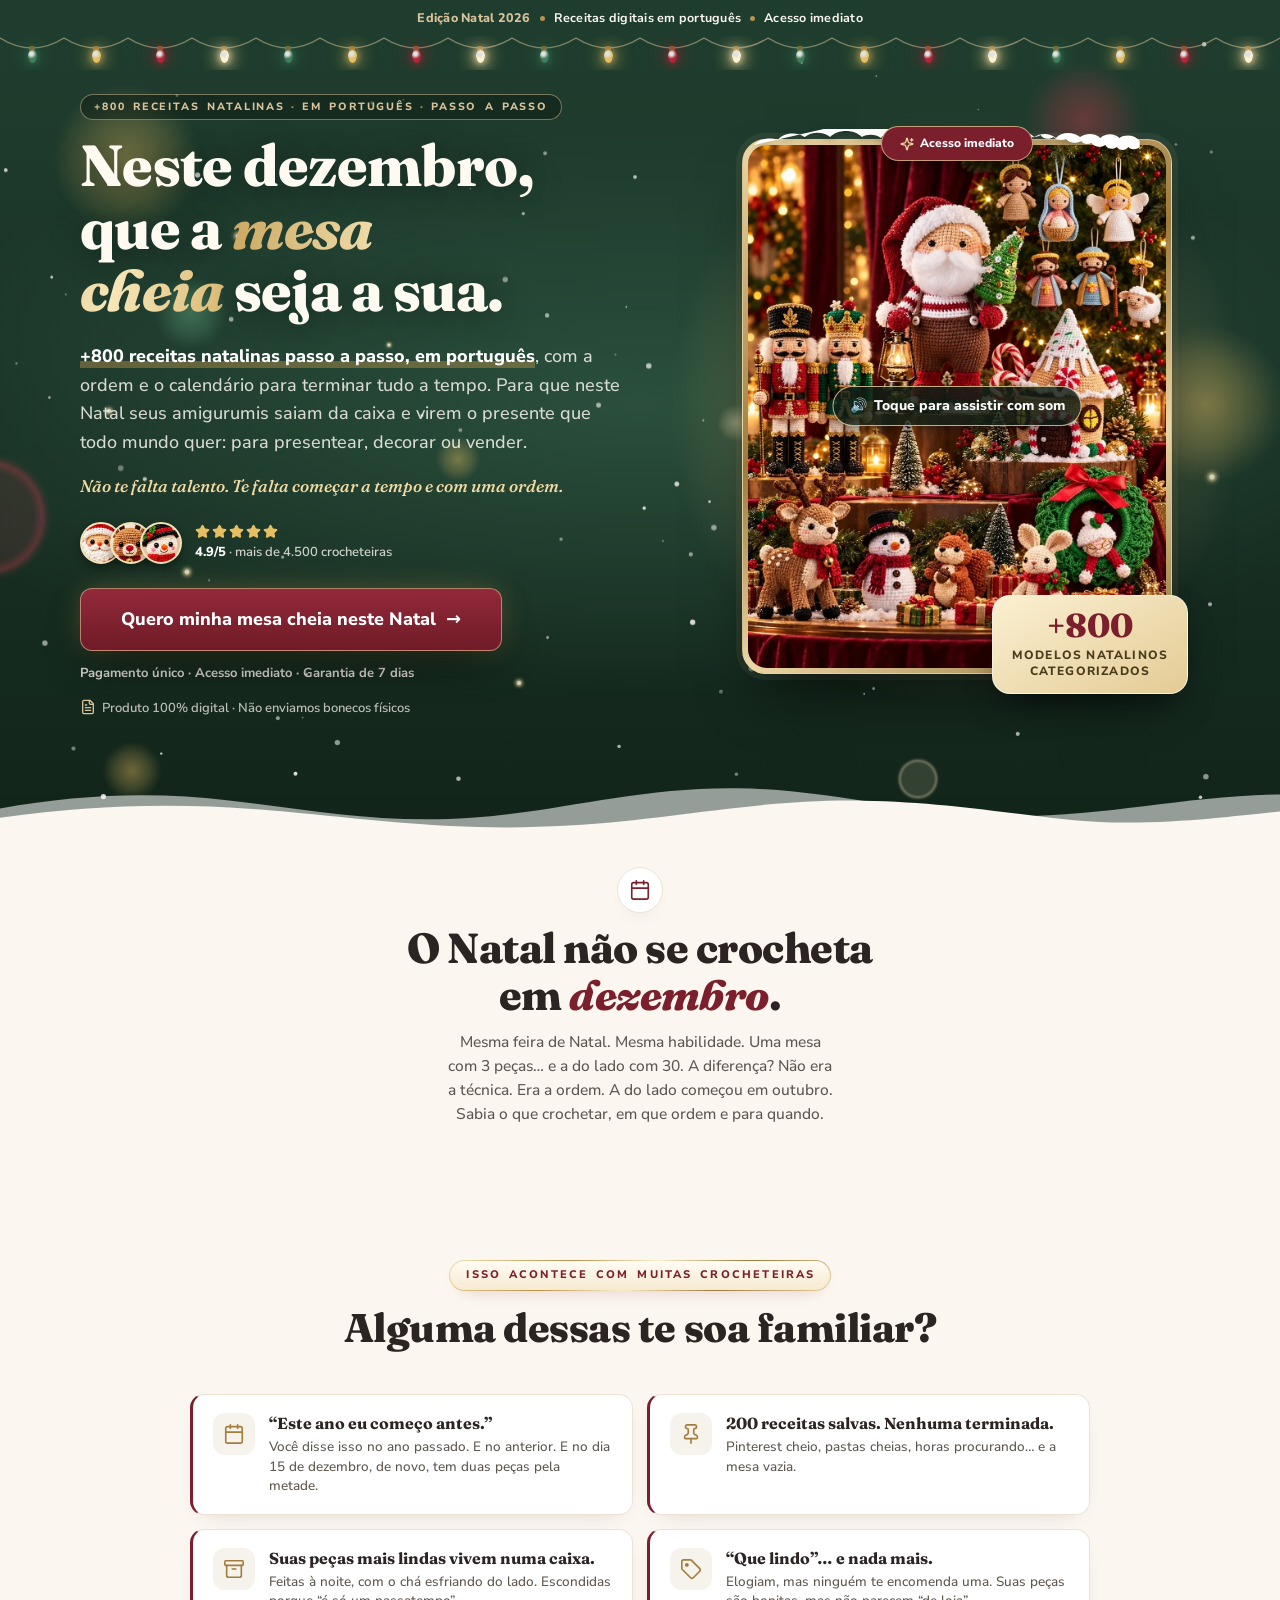
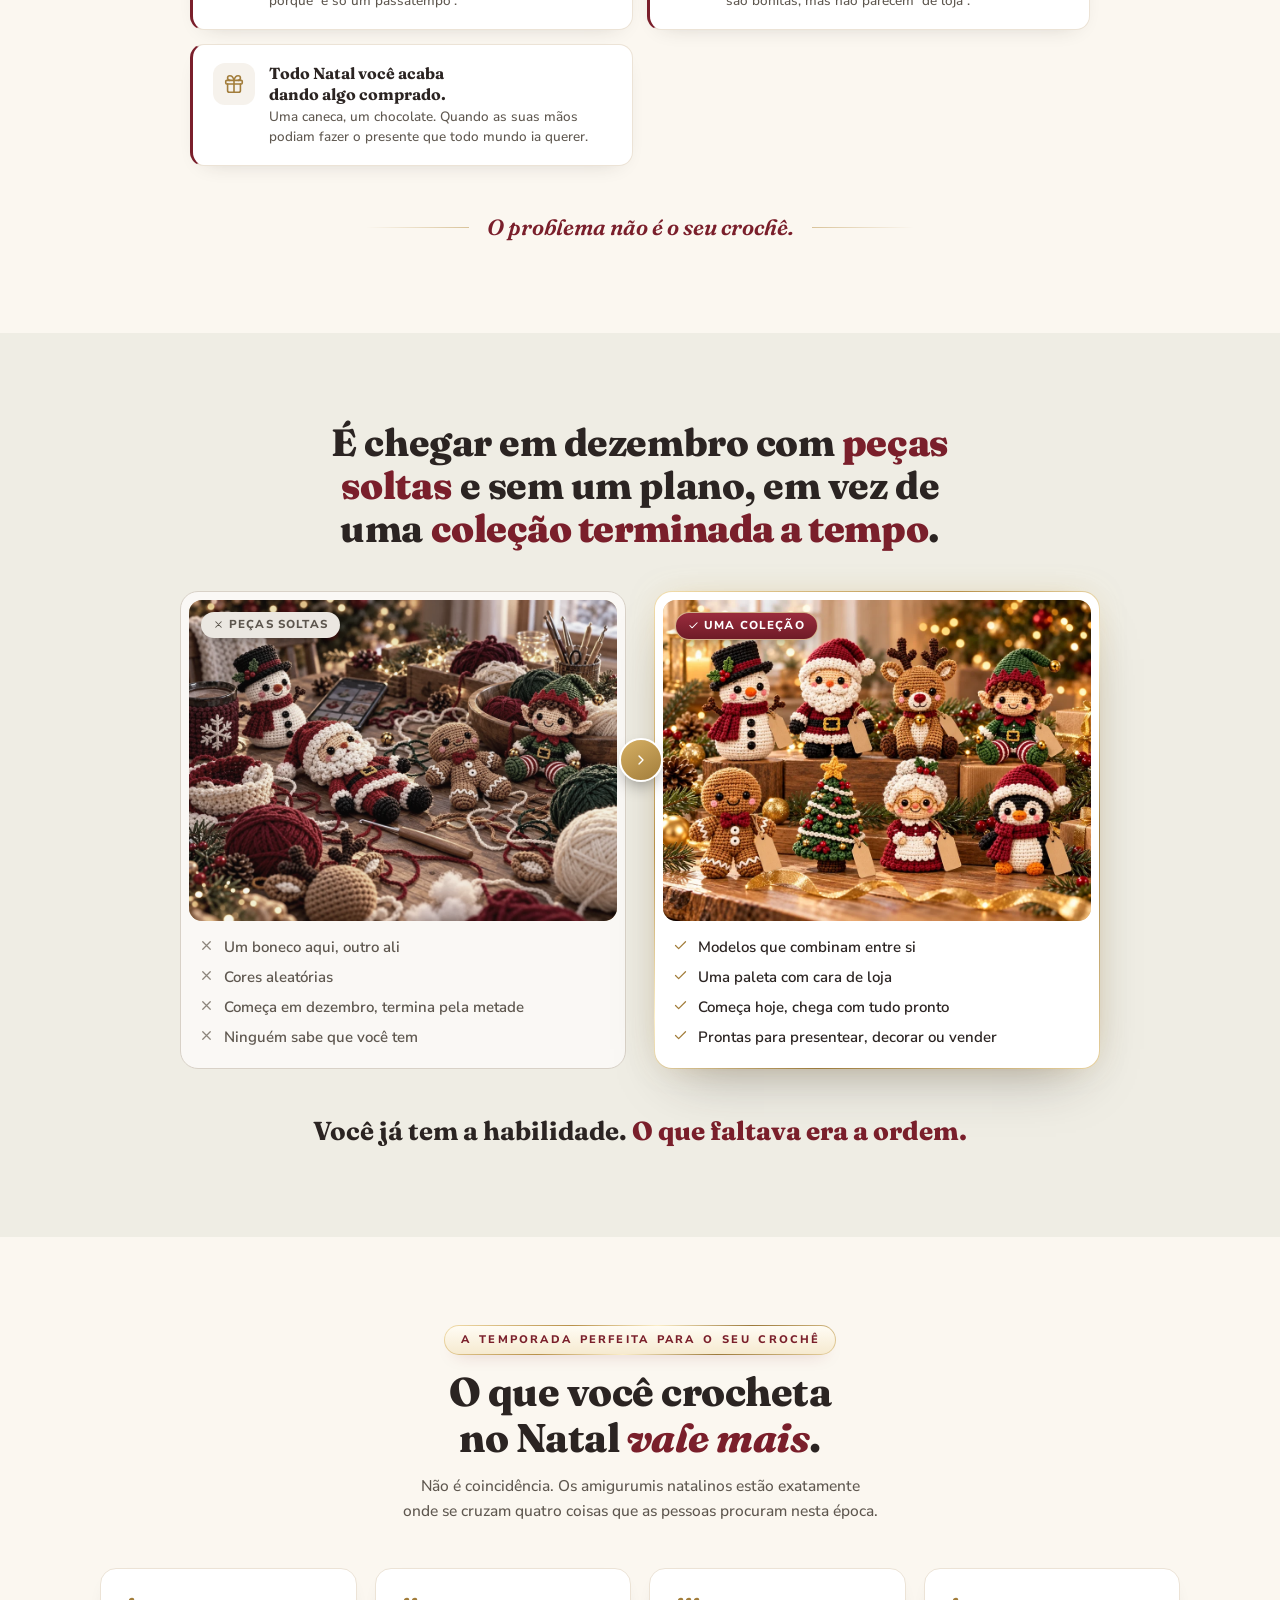
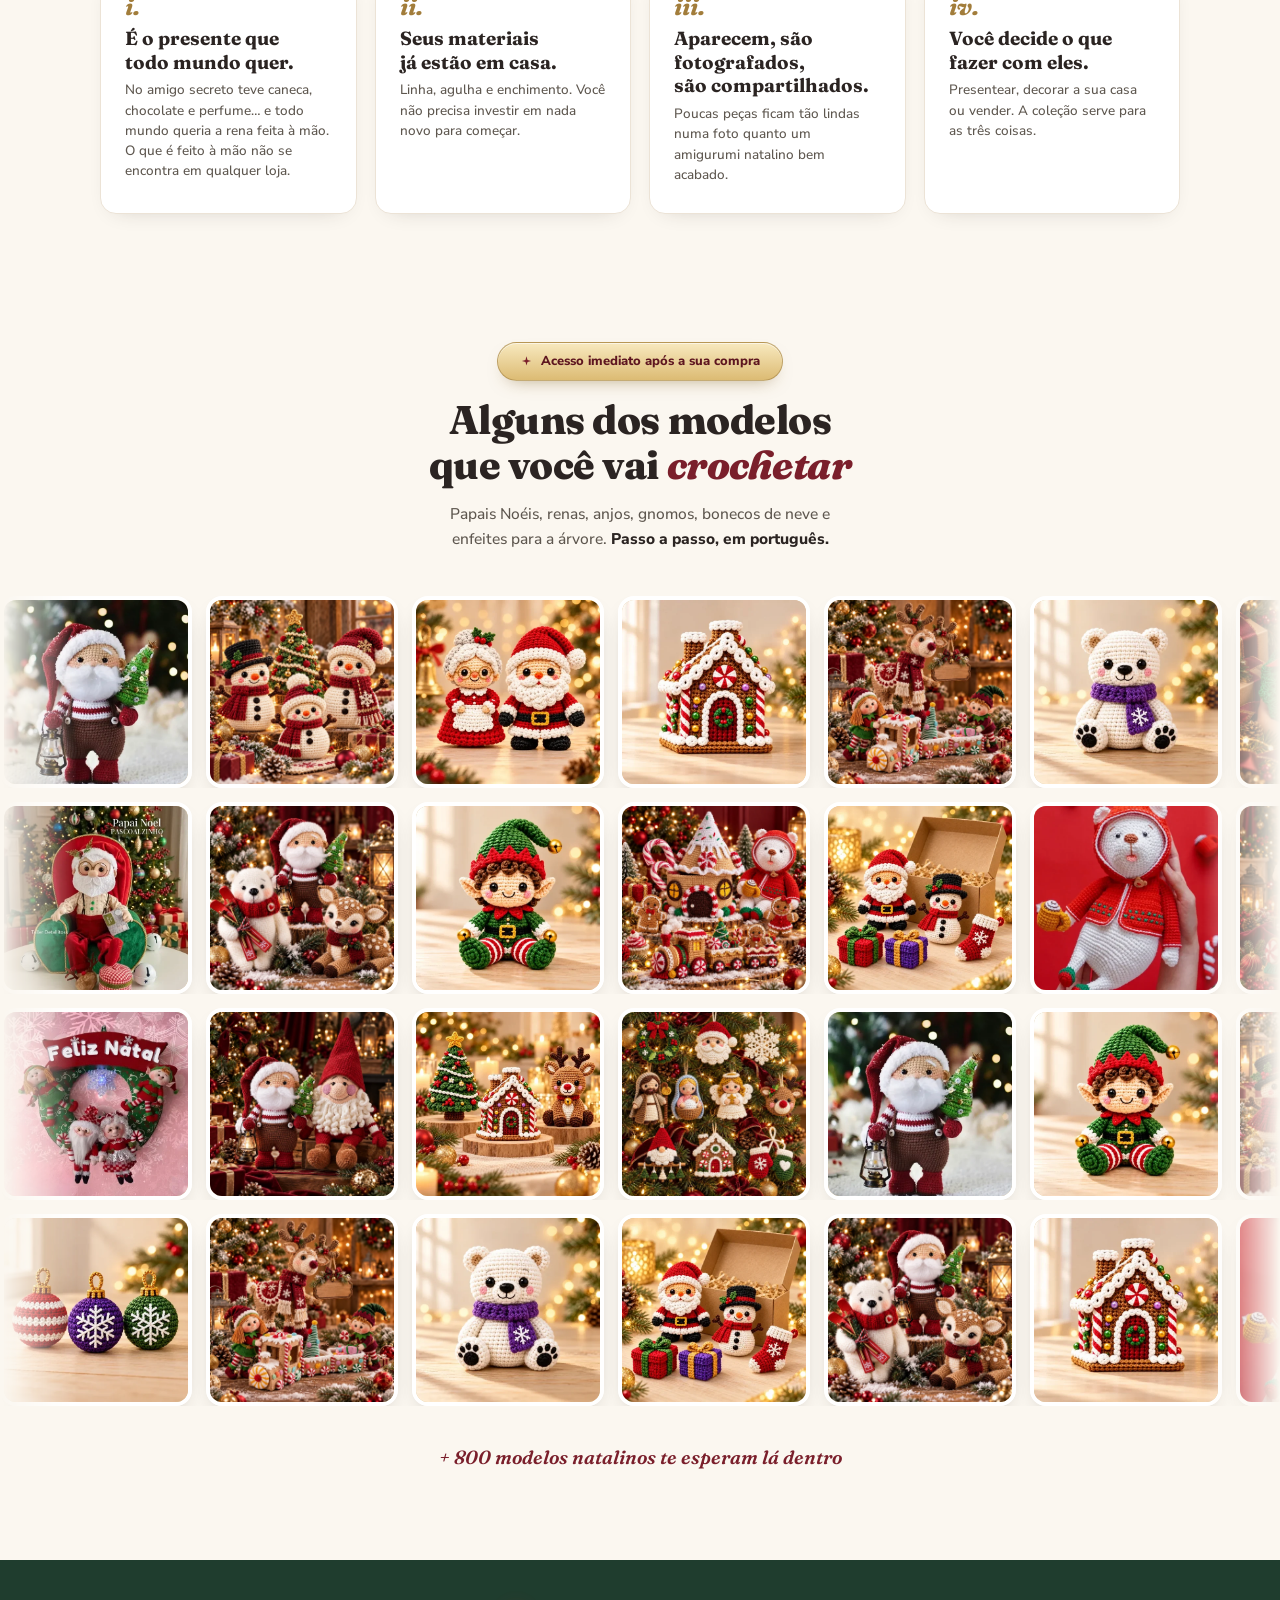
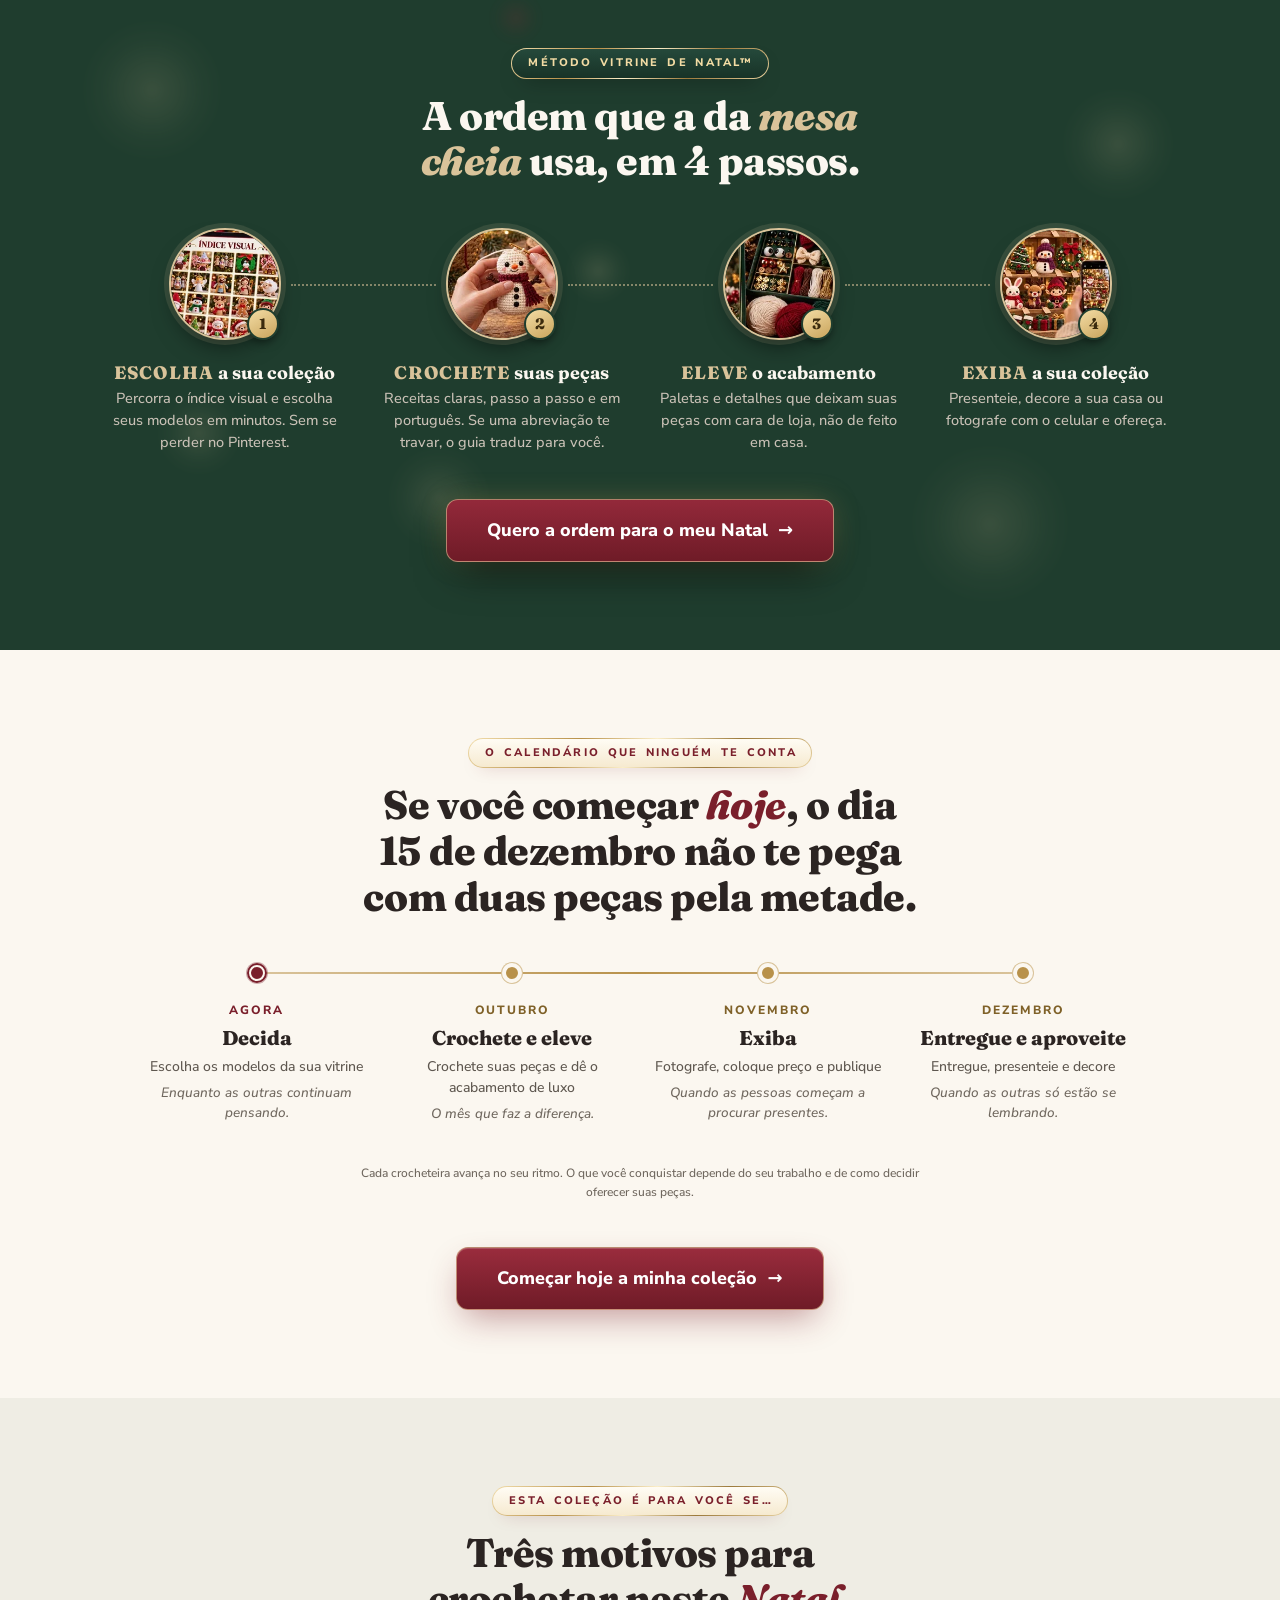
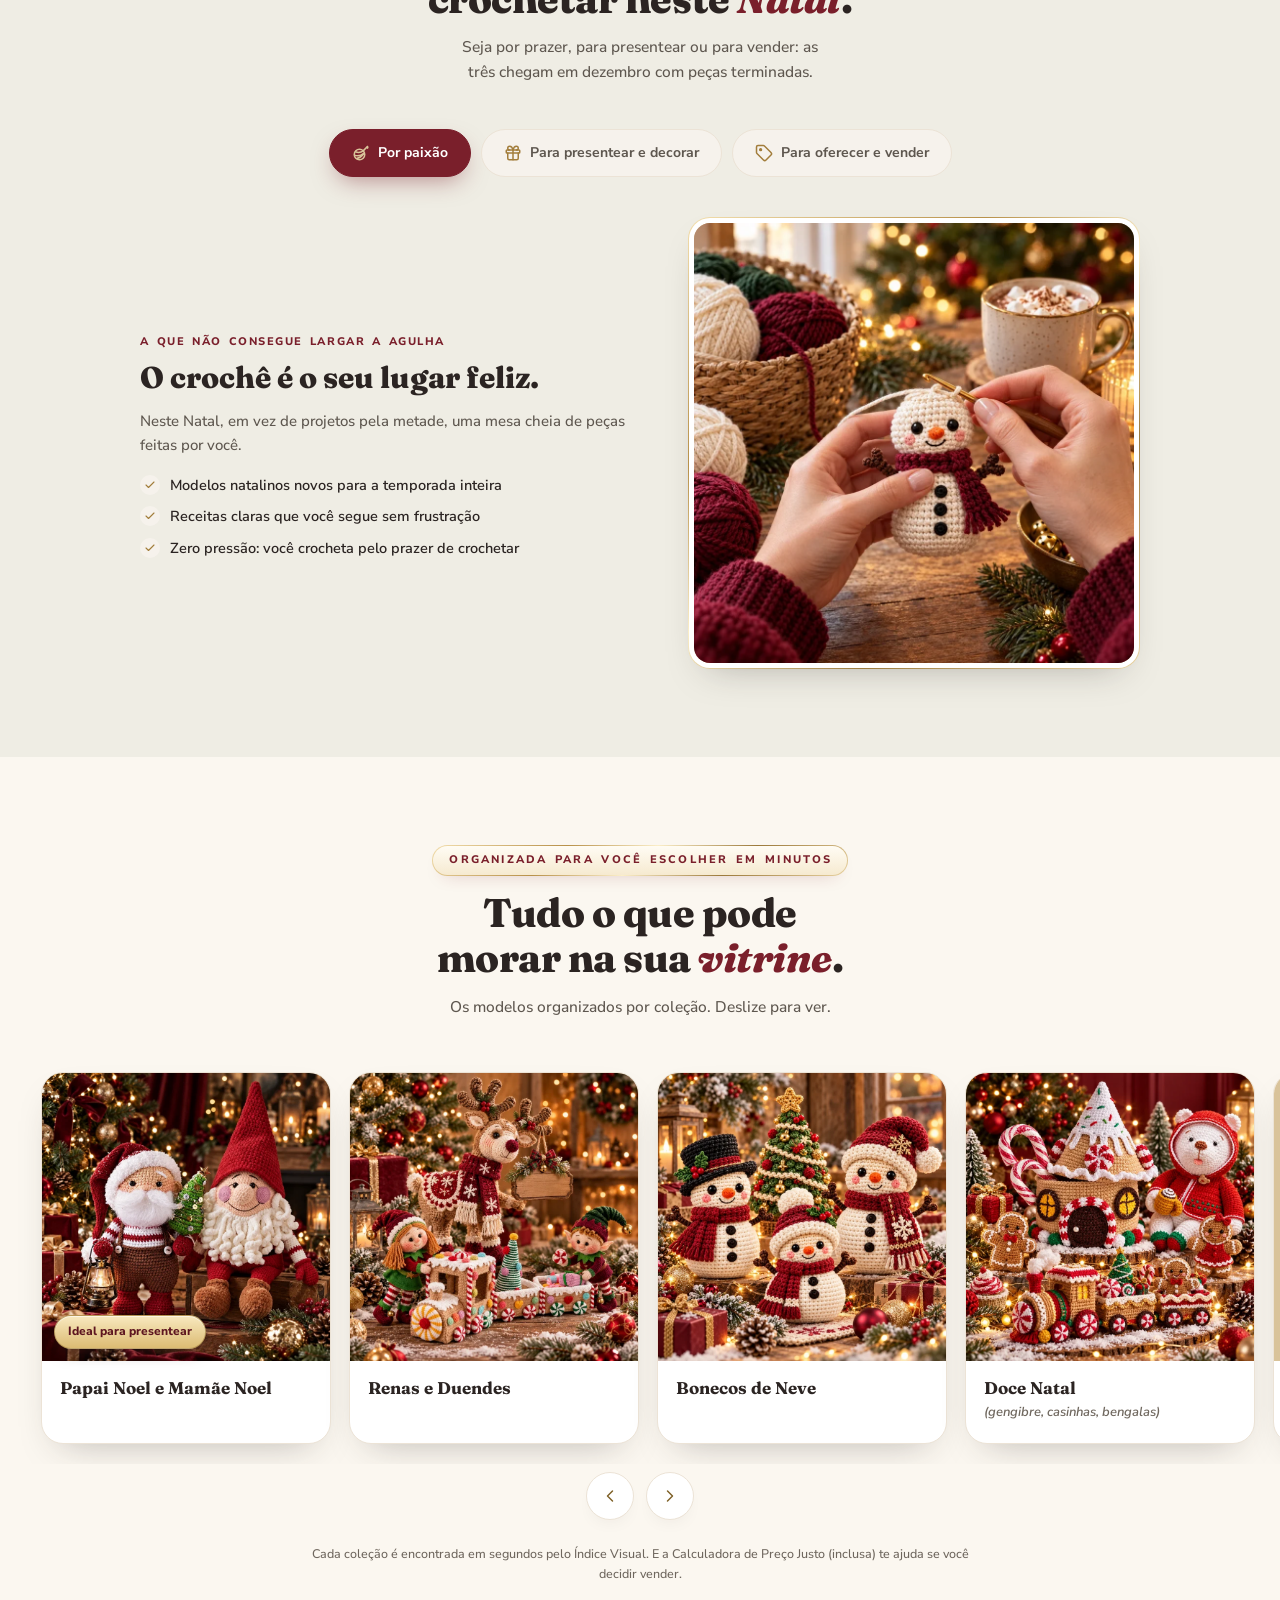
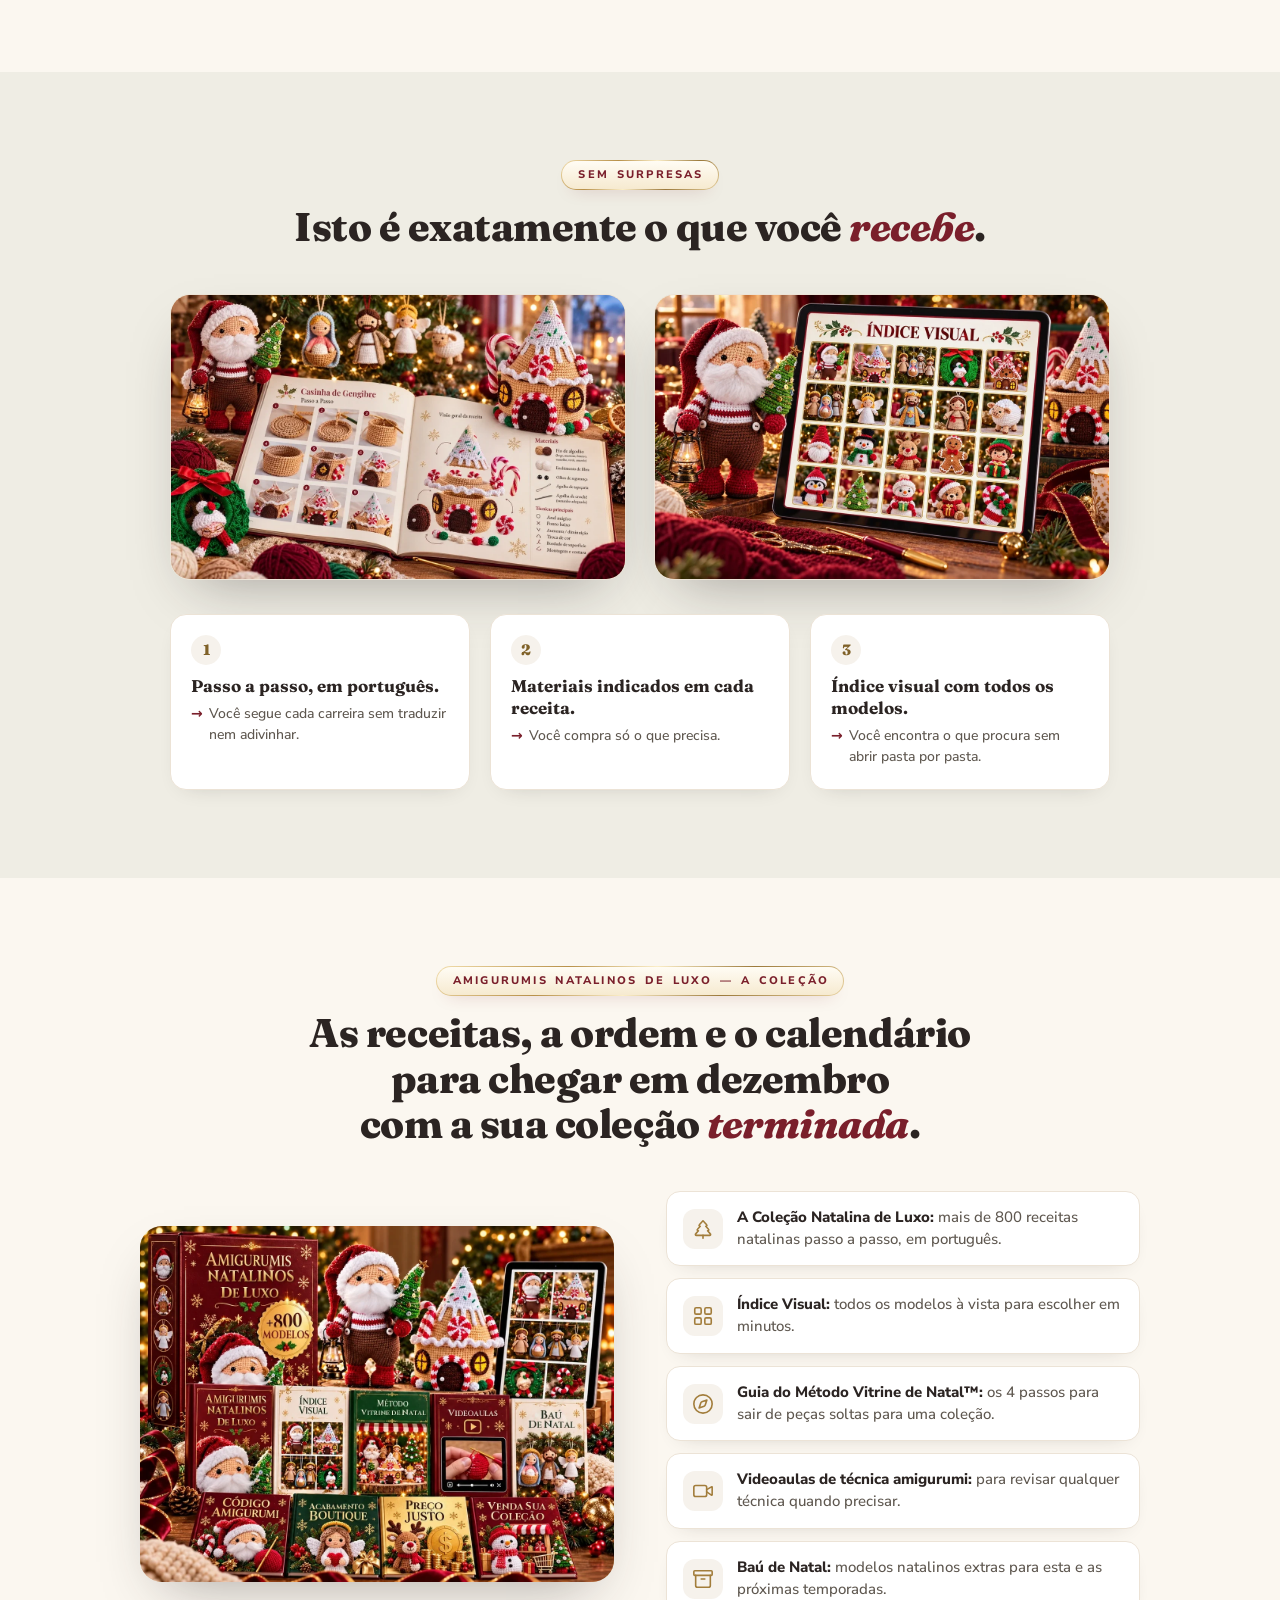
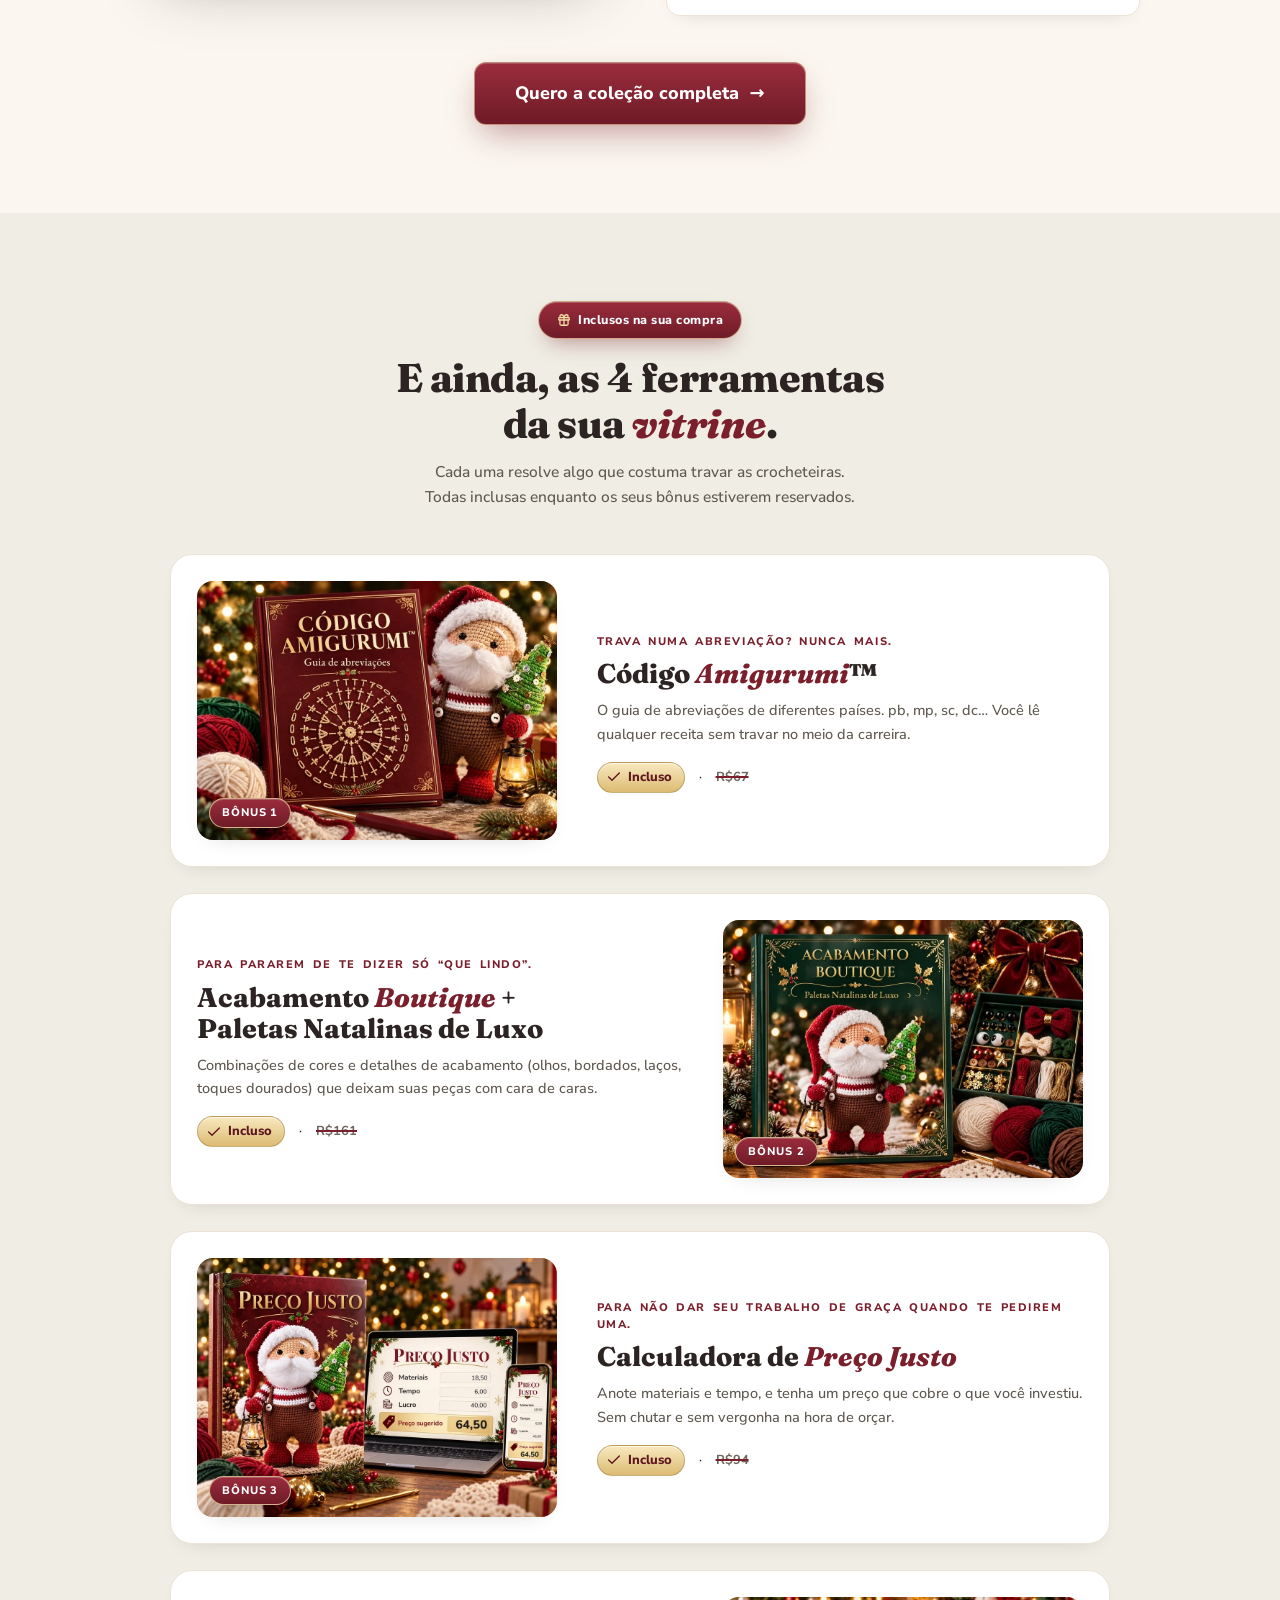
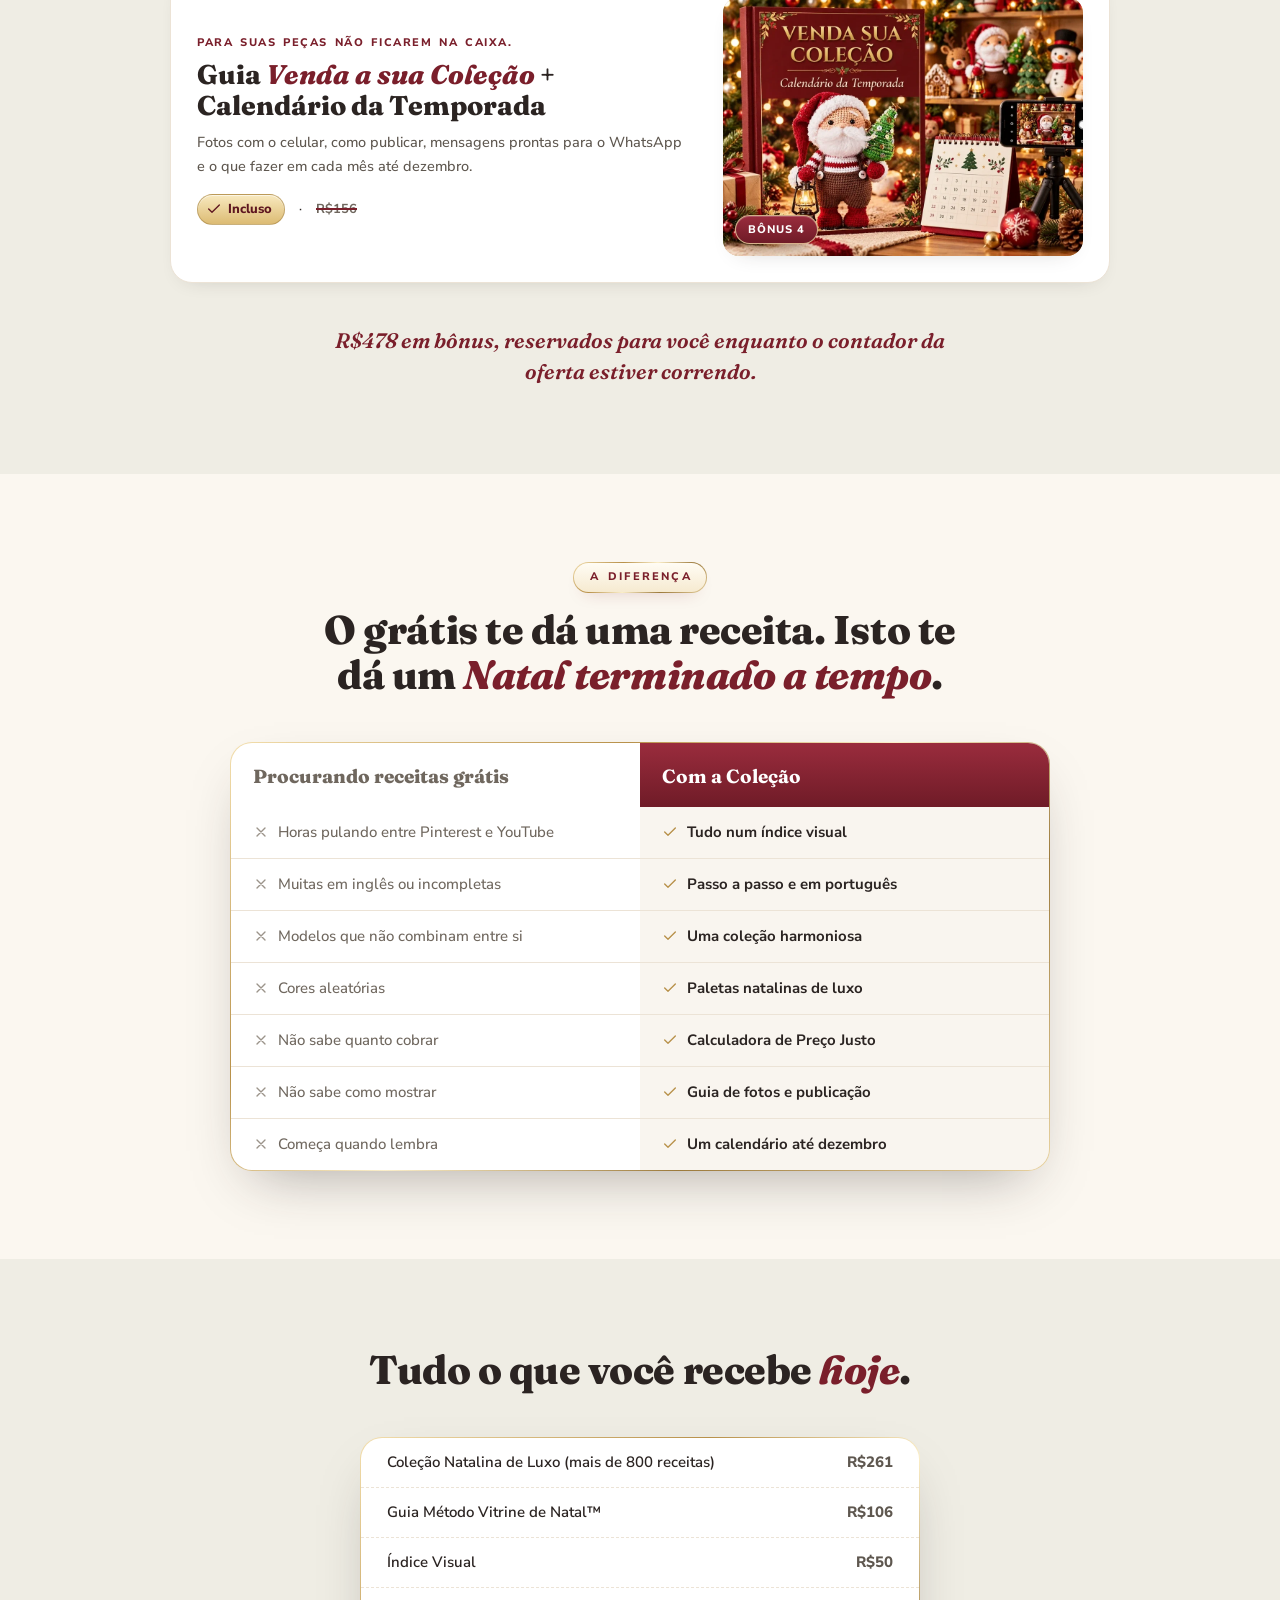
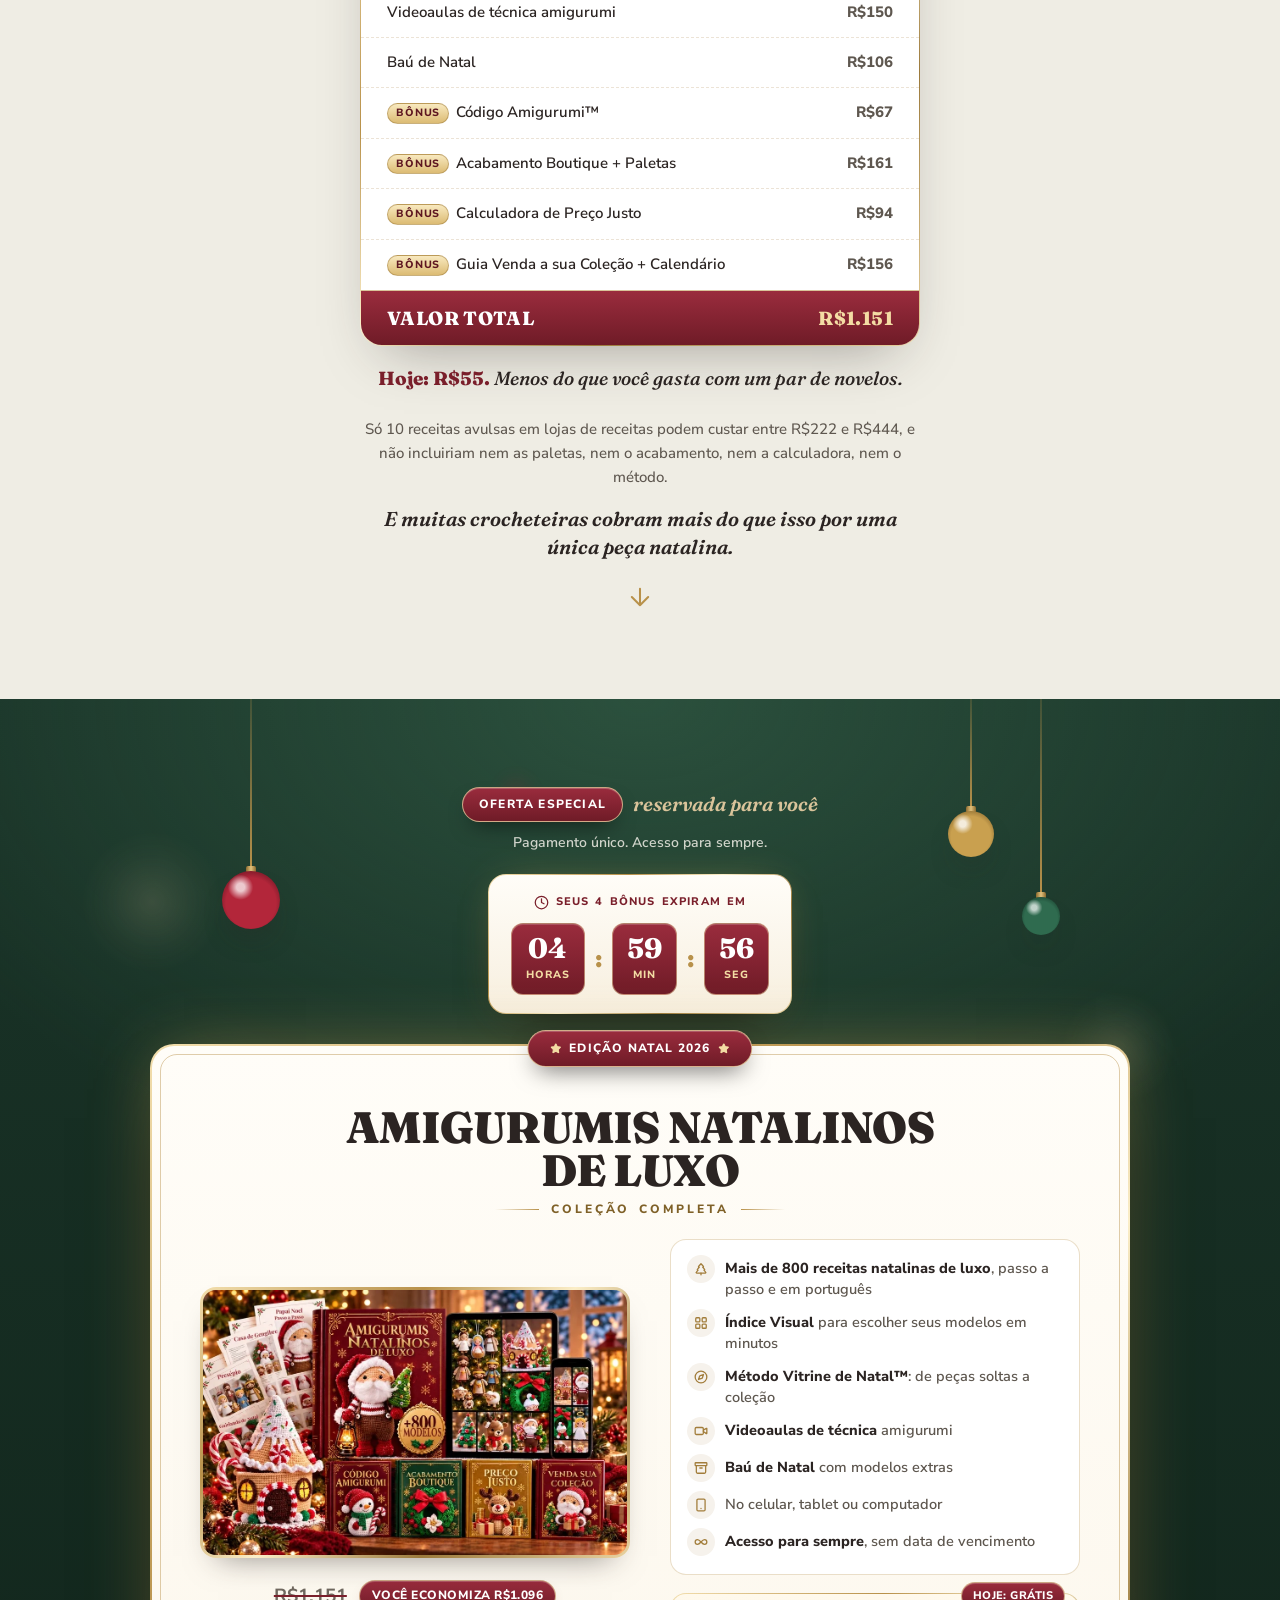
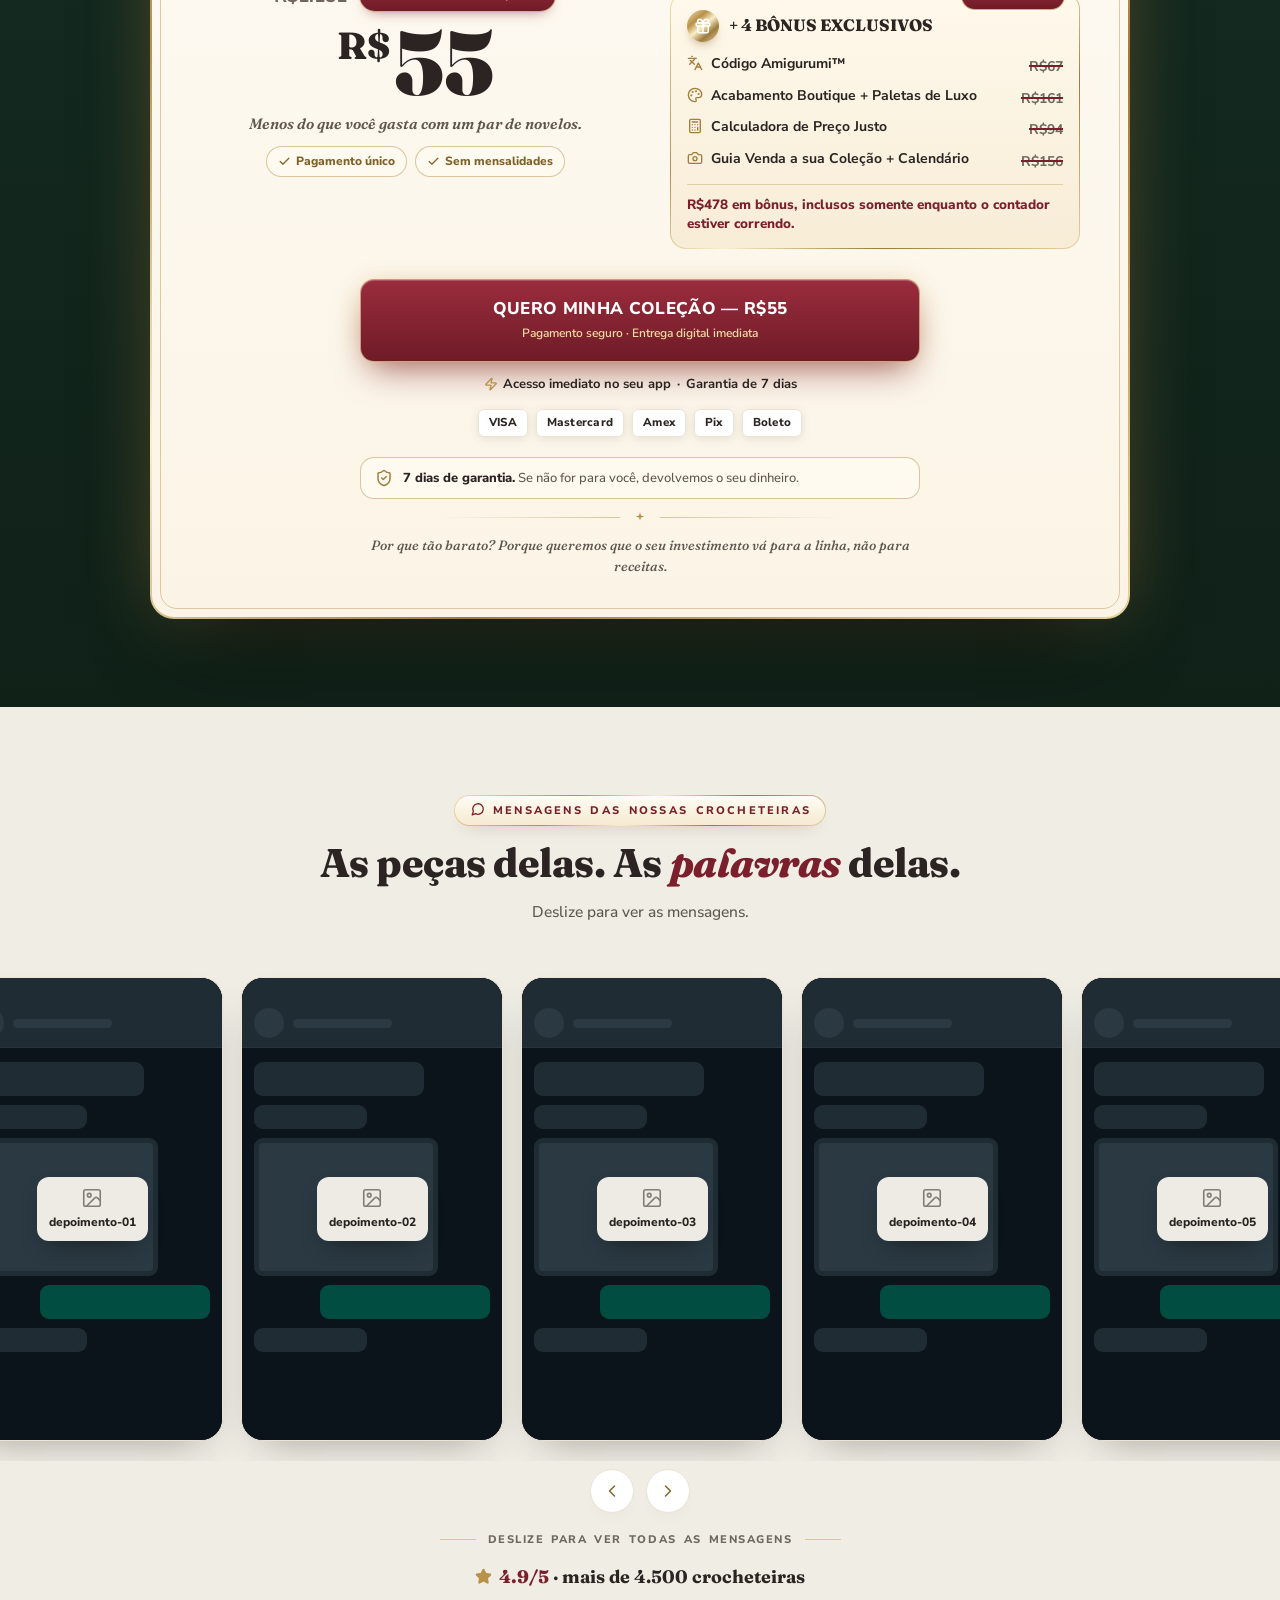
==== index.html @ 7b07a91f "Página de vendas Amigurumis Natalinos de Luxo (pt-BR) Página completa em português com todas as imag" ====
<!DOCTYPE html>
<html lang="pt-BR">
<head>
<meta charset="utf-8">
<meta name="viewport" content="width=device-width, initial-scale=1, viewport-fit=cover">
<title>Amigurumis Natalinos de Luxo — A Coleção</title>
<meta name="description" content="+800 receitas natalinas em português, com acabamento de luxo e o Método Vitrine de Natal™.">
<meta name="robots" content="noindex, nofollow">
<meta name="theme-color" content="#1f3d2e">
<link rel="preconnect" href="https://fonts.googleapis.com">
<link rel="preconnect" href="https://fonts.gstatic.com" crossorigin>
<link href="https://fonts.googleapis.com/css2?family=Fraunces:ital,opsz,wght@0,9..144,100..900;1,9..144,100..900&family=Nunito+Sans:ital,opsz,wght@0,6..12,200..1000;1,6..12,200..1000&display=swap" rel="stylesheet">
<!-- PIXEL / SCRIPTS DE RASTREAMENTO: cole aqui (Meta Pixel, UTMify etc.) -->
<style>
@layer base{html,:host{text-size-adjust:100%;tab-size:4;line-height:1.5;font-family:var(--default-font-family,ui-sans-serif,system-ui,sans-serif,"Apple Color Emoji","Segoe UI Emoji","Segoe UI Symbol","Noto Color Emoji");-webkit-tap-highlight-color:transparent}}
body{margin:0px}
.am-lp{--am-fraunces:"Fraunces";--am-nunito:"Nunito Sans"}
:is(html:has(.am-lp),body:has(.am-lp)){color-scheme:light;background:rgb(251,247,240)}html:has(.am-lp){scroll-behavior:smooth}html.am-con-barra{scroll-padding-bottom:96px}
.am-lp{--crema:#fbf7f0;--crema-2:#f3ece2;--crema-3:#efede4;--blanco:#fff;--vino:#7a1f2b;--vino-hover:#5e1620;--bosque:#1f3d2e;--oro:#b8914a;--oro-claro:#d9c39a;--texto:#2b2422;--texto-suave:#5e574f;--texto-gris:#928a80;--borde:#ece3d6;--unidad:#f6f2ec;--oro-texto:#7f6128;--oro-hondo:#a27d3b;--texto-gris-aa:#6f675e;--bosque-hondo:#172e22;--fin-texto:#c9c1b6;--fin-confianza:#ada79b;--pie-texto:#a8a296;--oro-metal:linear-gradient(140deg,#f3dfae 0%,#b8914a 30%,#fbeec8 50%,#9c7a3c 72%,#e9d3a1 100%);--vino-metal:linear-gradient(180deg,#9a2c3d,#6f1b27);--oro-etiqueta:linear-gradient(180deg,#f8e9bf,#dcbb73);--borde-oro:#b8914a80;--borde-oro-sutil:#b8914a47;--sombra:0 8px 22px -16px #2b24224d;--sombra-alta:0 24px 56px -24px #2b242266;--serif:var(--am-fraunces),"Fraunces",Georgia,"Times New Roman",serif;--sans:var(--am-nunito),"Nunito Sans",system-ui,-apple-system,"Segoe UI",Roboto,sans-serif;--seccion:clamp(44px,8.5vw,88px);--lado:20px;isolation:isolate;background:var(--crema);color:var(--texto);font-family:var(--sans);-webkit-font-smoothing:antialiased;text-rendering:optimizelegibility;font-size:16px;font-weight:500;line-height:1.6;position:relative;overflow-x:clip}
.am-lp *,.am-lp ::before,.am-lp ::after{box-sizing:border-box}.am-lp :where(h1,h2,h3,p,ul,ol,figure,table){margin:0px}.am-lp :where(ul,ol){padding:0px;list-style:none}.am-lp :where(p){color:inherit}.am-lp :where(h1,h2,h3){font-family:var(--serif);font-optical-sizing:auto;color:var(--texto);letter-spacing:-0.012em;text-wrap:balance}.am-lp :where(h1){font-size:clamp(31px,6.6vw,54px);font-weight:800;line-height:1.08}.am-lp :where(h2){font-size:clamp(26px,4.8vw,40px);font-weight:800;line-height:1.14}.am-lp :where(h3){letter-spacing:0px;font-size:clamp(18px,2.6vw,22px);font-weight:700;line-height:1.25}.am-lp :where(em){font-family:var(--serif);font-style:italic;font-weight:inherit;letter-spacing:inherit;color:var(--vino)}.am-lp :where(b,strong){font-weight:800}.am-lp :where(a){color:inherit;text-decoration:none}.am-lp :where(img){max-width:100%;display:block}.am-lp :where(button){font:inherit;color:inherit;cursor:pointer;background:0px 0px;border:0px;padding:0px}.am-lp :where(svg){flex-shrink:0}.am-lp :focus-visible{outline:3px solid var(--vino);outline-offset:3px;border-radius:8px}.am-oscuro :focus-visible,.am-lp .am-oscuro :focus-visible{outline-color:var(--oro-claro)}.am-lp [hidden]{display:none !important}.am-solo-lector{clip:rect(0px,0px,0px,0px);white-space:nowrap;border:0px;width:1px;height:1px;margin:-1px;padding:0px;position:absolute;overflow:hidden}
.am-ph{background:var(--oro-claro);aspect-ratio:4 / 3;place-items:center;width:100%;display:grid;position:relative;overflow:hidden}.am-ph-nombre{max-width:90%;color:var(--texto);text-align:center;overflow-wrap:anywhere;justify-items:center;gap:6px;padding:8px 10px;font-size:12px;font-weight:800;line-height:1.3;display:grid}.am-ph-nombre svg{color:var(--texto);opacity:0.55}.am-ph>img{object-fit:cover;width:100%;height:100%;position:absolute;inset:0px}.am-ph-1x1{aspect-ratio:1 / 1}.am-ph-4x5{aspect-ratio:4 / 5}.am-ph-16x10{aspect-ratio:16 / 10}.am-ph-bono{aspect-ratio:25 / 18}.am-ph-9x16{aspect-ratio:9 / 16}
.am-sec{padding:var(--seccion) var(--lado);position:relative}.am-crema{background:var(--crema)}.am-crema-2{background:var(--crema-2)}.am-crema-3{background:var(--crema-3)}.am-oscuro{background:var(--bosque);color:var(--crema)}.am-oscuro h2,.am-oscuro h3{color:var(--crema)}.am-oscuro em,.am-lp .am-oscuro h2 em{color:var(--oro-claro)}.am-in{z-index:1;max-width:1080px;margin:0px auto;position:relative}.am-cab{text-align:center;max-width:700px;margin:0px auto clamp(22px,4.5vw,44px)}.am-cab>h2 + p{margin-top:14px}.am-cab>p{color:var(--texto-suave);text-wrap:balance;font-size:15.5px}.am-cab>p b{color:var(--texto)}
.am-ceja{background:linear-gradient(180deg,#fffcf4,#f6ead0) padding-box,var(--oro-metal) border-box;text-wrap:balance;letter-spacing:0.2em;text-transform:uppercase;color:var(--vino);border:1px solid rgba(0,0,0,0);border-radius:999px;margin-bottom:14px;padding:6px 14px 6px 16px;font-size:11px;font-weight:800;line-height:1.5;display:inline-block;box-shadow:rgba(122,31,43,0.4) 0px 8px 18px -12px}@media (max-width:480px){.am-ceja{letter-spacing:0.13em;padding:6px 12px 6px 13px}}.am-ceja,.am-pastilla,.am-panel-etiqueta,.am-bono-etiqueta,.am-tarjeta-sub,.am-estacion-mes,.am-reloj-etiqueta,.am-desliza{word-spacing:0.22em}.am-ceja svg{vertical-align:-2px;margin-right:8px;display:inline-block}.am-oscuro .am-ceja{background:linear-gradient(180deg,#25493b,#183327) padding-box,var(--oro-metal) border-box;color:rgb(243,220,164);box-shadow:rgba(0,0,0,0.6) 0px 10px 22px -12px}.am-lead{color:var(--texto-suave);font-size:16px}
.am-btn{background:var(--vino-metal);color:rgb(255,255,255);max-width:100%;min-height:48px;font-family:var(--sans);text-align:center;-webkit-tap-highlight-color:transparent;border:1px solid rgba(233,211,161,0.6);border-radius:12px;justify-content:center;align-items:center;gap:10px;padding:19px 40px;font-size:clamp(16px,3.4vw,18px);font-weight:800;line-height:1.25;transition:transform 0.2s,filter 0.2s,box-shadow 0.2s;display:inline-flex;box-shadow:rgba(255,255,255,0.18) 0px 1px inset,rgba(122,31,43,0.45) 0px 14px 34px -8px}.am-lp .am-btn{color:rgb(255,255,255)}.am-btn:hover{filter:brightness(1.1);transform:translateY(-2px);box-shadow:rgba(255,255,255,0.18) 0px 1px inset,rgba(122,31,43,0.55) 0px 18px 40px -8px}.am-btn:active{transform:translateY(0px)}.am-flecha{transition:transform 0.2s;display:inline-block}.am-btn:hover .am-flecha,.am-enlace:hover .am-flecha{transform:translate(4px)}.am-cta{text-align:center;margin-top:clamp(32px,5vw,46px)}.am-cta-corta{margin-top:14px}@media (max-width:480px){.am-btn{padding:17px 24px}}
.am-filete{color:var(--oro);justify-content:center;align-items:center;gap:14px;display:flex}.am-filete::before,.am-filete::after{content:"";background:linear-gradient(90deg,transparent,var(--oro-claro));flex:1 1 auto;max-width:180px;height:1px}.am-filete::after{background:linear-gradient(90deg,var(--oro-claro),transparent)}.am-tick{background:var(--unidad);width:22px;height:22px;color:var(--oro-hondo);border-radius:50%;flex-shrink:0;justify-content:center;align-items:center;display:inline-flex}
.am-barra{z-index:3;background:var(--bosque);color:var(--crema);letter-spacing:0.02em;text-align:center;flex-wrap:wrap;justify-content:center;align-items:center;gap:9px;padding:10px 16px;font-size:12.5px;font-weight:700;line-height:1.3;display:flex;position:relative}.am-barra b{color:var(--oro-claro);font-weight:800}.am-punto{background:var(--oro);border-radius:50%;flex-shrink:0;width:5px;height:5px;display:inline-block}@media (max-width:520px){.am-barra{gap:3px 6px;padding:9px 12px;font-size:11px}.am-barra>b{flex-basis:100%}.am-barra>.am-punto:first-of-type{display:none}}
.am-guirnalda{z-index:2;pointer-events:none;justify-content:center;height:34px;display:flex;position:absolute;top:0px;left:0px;right:0px;overflow:hidden}.am-foco{background:url("data:image/svg+xml,%3Csvg xmlns='http://www.w3.org/2000/svg' width='64' height='22' viewBox='0 0 64 22'%3E%3Cpath d='M0 2 Q32 22 64 2' fill='none' stroke='%231F3D2E' stroke-width='1.4' stroke-linecap='round'/%3E%3C/svg%3E") 0px 0px / 64px 22px no-repeat;flex:0 0 64px;height:34px;position:relative}.am-foco::before{content:"";background:rgb(91,74,44);border-radius:1.5px;width:6px;height:5px;position:absolute;top:10px;left:29px}.am-foco::after{--luz:#e7bf62;--halo:#e7bf628c;content:"";background:radial-gradient(circle at 38% 30%,#ffffffd9 0 16%,var(--luz) 46%);width:9px;height:13px;box-shadow:0 0 6px 1px var(--halo),0 0 16px 4px var(--halo);border-radius:50% / 42% 42% 58% 58%;animation:2.6s ease-in-out 0s infinite normal none running am-titila;position:absolute;top:14px;left:27.5px}.am-foco:nth-child(4n+2)::after{--luz:#b3263a;--halo:#b3263a73;animation-duration:3.1s;animation-delay:-1.2s}.am-foco:nth-child(4n+3)::after{--luz:#fff1cf;--halo:#ffe2a0b3;animation-duration:2.2s;animation-delay:-0.5s}.am-foco:nth-child(4n+4)::after{--luz:#3f7d5c;--halo:#3f7d5c73;animation-duration:3.6s;animation-delay:-2s}.am-foco:nth-child(3n)::after{animation-delay:-1.7s}.am-guirnalda-oscura .am-foco{background-image:url("data:image/svg+xml,%3Csvg xmlns='http://www.w3.org/2000/svg' width='64' height='22' viewBox='0 0 64 22'%3E%3Cpath d='M0 2 Q32 22 64 2' fill='none' stroke='%23D9C39A' stroke-opacity='.55' stroke-width='1.4' stroke-linecap='round'/%3E%3C/svg%3E")}.am-guirnalda-oscura .am-foco::before{background:rgb(140,106,46)}@media (max-width:600px){.am-foco{background-size:56px 22px;flex-basis:56px}.am-foco::before{left:25px}.am-foco::after{left:23.5px}}.am-nieve{z-index:0;pointer-events:none;width:100%;height:100%;position:absolute;inset:0px}
.am-heroe{isolation:isolate;padding:40px var(--lado) clamp(62px,9vw,100px);background:radial-gradient(85% 50% at 50% 46%,#3c6c5280,transparent 72%),linear-gradient(180deg,var(--bosque) 0%,#1a3428 40%,#122419 100%);color:var(--crema);text-align:center;position:relative;overflow:hidden}.am-heroe-in{z-index:1;max-width:720px;margin:0px auto;position:relative}.am-luces{z-index:0;pointer-events:none;position:absolute;inset:0px;overflow:hidden}.am-luces i{--c:231,191,98;left:var(--x);top:var(--y);width:var(--t);height:var(--t);background:radial-gradient(circle,rgba(var(--c),.5) 0%,rgba(var(--c),.24) 40%,rgba(var(--c),.07) 60%,transparent 70%);opacity:0.85;animation:am-flota var(--dura) ease-in-out var(--retraso) infinite;border-radius:50%;position:absolute}.am-luces .am-luz-punto{--c:255,226,160;background:radial-gradient(circle,#fffaebf2 0 14%,rgba(var(--c),.55) 26%,rgba(var(--c),.12) 48%,transparent 70%);animation-name:am-titila}.am-luces .am-luz-rojo{--c:204,60,80}.am-luces .am-luz-verde{--c:104,172,132}.am-luces .am-luz-crema{--c:255,236,196}.am-luces i:nth-child(3n):not(.am-luz-punto){background:radial-gradient(circle,rgba(var(--c),.16) 0 50%,rgba(var(--c),.42) 59%,rgba(var(--c),.1) 65%,transparent 70%)}.am-nevado{z-index:1;pointer-events:none;width:100%;height:clamp(34px,6vw,70px);position:absolute;bottom:-1px;left:0px;right:0px}
.am-pastilla{color:var(--oro-claro);letter-spacing:0.18em;text-transform:uppercase;background:rgba(15,31,23,0.55);border:1px solid rgba(217,195,154,0.5);border-radius:999px;flex-wrap:wrap;justify-content:center;align-items:center;gap:6px;margin-bottom:14px;padding:5px 13px;font-size:10.5px;font-weight:800;line-height:1.3;display:inline-flex}.am-pastilla i{color:var(--oro);font-style:normal}@media (max-width:420px){.am-pastilla{letter-spacing:0.03em;gap:3px;padding:5px 10px;font-size:min(9.5px,2.5vw)}}.am-lp .am-heroe h1{color:rgb(255,250,241);text-shadow:rgba(0,0,0,0.35) 0px 2px 30px;margin-bottom:20px;font-size:clamp(32px,7.6vw,58px)}.am-lp .am-heroe h1 em{background:linear-gradient(100deg,rgb(201,164,92) 0%,rgb(246,230,184) 28%,rgb(214,176,100) 50%,rgb(243,220,164) 72%,rgb(201,164,92) 100%) 0px 0px / 220% 100%;-webkit-background-clip:text;background-clip:text;color:rgba(0,0,0,0);-webkit-text-fill-color:transparent;text-shadow:none;margin:0px -0.07em;padding:0px 0.07em;animation:7s linear 0s infinite normal none running am-oro}
.am-sub{color:rgba(251,247,240,0.84);max-width:540px;margin:0px auto 20px;font-size:clamp(15px,2.6vw,18px);line-height:1.6}.am-sub b{color:rgb(255,255,255);box-shadow:rgba(184,145,74,0.45) 0px -7px inset}.am-sub-puente{max-width:540px;font-family:var(--serif);color:rgb(243,220,164);margin:-6px auto 20px;font-size:clamp(15px,2.4vw,17px);font-style:italic;line-height:1.5}.am-heroe-garantia{color:rgba(251,247,240,0.84);margin-top:12px;font-size:13px;font-weight:700}
.am-medio{z-index:0;max-width:330px;margin:4px auto 30px;position:relative}.am-medio::before{content:"";z-index:-1;pointer-events:none;background:radial-gradient(closest-side,rgba(245,205,125,0.55),rgba(240,200,120,0.18) 55%,rgba(0,0,0,0) 82%);position:absolute;inset:-18% -32%}.am-medio-marco{background:linear-gradient(150deg,rgb(236,215,166),rgb(156,122,60) 42%,rgb(236,215,166) 68%,rgb(138,106,48));border:1px solid rgba(233,211,161,0.75);border-radius:24px;padding:5px;position:relative;overflow:hidden;box-shadow:rgba(0,0,0,0.8) 0px 30px 60px -24px,rgba(217,195,154,0.08) 0px 0px 0px 6px}.am-medio-marco .am-ph{border-radius:19px}.am-medio-marco .am-ph>img{animation:18s ease-in-out 0s infinite alternate none running am-acerca}.am-medio-marco::after{content:"";z-index:2;pointer-events:none;background:linear-gradient(112deg,rgba(0,0,0,0) 38%,rgba(255,255,255,0.24) 47%,rgba(255,255,255,0.06) 53%,rgba(0,0,0,0) 60%) 130% 0px / 260% 100% no-repeat;border-radius:19px;animation:8s ease-in-out 2s infinite normal none running am-vidrio;position:absolute;inset:5px}.am-medio-nieve{z-index:2;filter:drop-shadow(rgba(0,0,0,0.28) 0px 3px 3px);pointer-events:none;width:calc(100% - 24px);height:24px;position:absolute;top:-10px;left:12px;right:12px}.am-medio-etiqueta{z-index:3;background:var(--vino);color:rgb(255,255,255);white-space:nowrap;border:1px solid rgba(233,211,161,0.7);border-radius:999px;align-items:center;gap:6px;padding:7px 18px;font-size:12px;font-weight:800;display:inline-flex;position:absolute;top:-13px;left:50%;transform:translate(-50%);box-shadow:rgba(0,0,0,0.7) 0px 10px 22px -8px}.am-medio-etiqueta svg{color:rgb(243,220,164)}.am-medio-video{z-index:1;opacity:0;pointer-events:none;background:0px 0px;border:0px;border-radius:19px;width:calc(100% - 10px);height:calc(100% - 10px);transition:opacity 0.5s;position:absolute;inset:5px}.am-medio-video[data-listo]{opacity:1;pointer-events:auto}.am-medio-marco:has(.am-medio-video[data-listo])::after{display:none}.am-medio:has(.am-medio-video[data-listo]) .am-medio-sello{display:none}.am-video-toque{z-index:2;cursor:pointer;background:0px 0px;border:0px;border-radius:19px;position:absolute;inset:5px}.am-video-toque:focus-visible{outline-offset:-3px;outline:rgb(243,220,164) solid 3px}.am-video-sonido{z-index:3;color:rgb(255,255,255);white-space:normal;text-align:center;pointer-events:none;background:rgba(15,31,23,0.82);border:1px solid rgba(233,211,161,0.8);border-radius:999px;align-items:center;gap:7px;width:max-content;max-width:calc(100% - 32px);min-height:40px;padding:8px 16px;font-size:14px;font-weight:800;line-height:1.3;display:inline-flex;position:absolute;top:50%;left:50%;transform:translate(-50%,-50%);box-shadow:rgba(0,0,0,0.75) 0px 10px 24px -8px}.am-video-toque:focus-visible ~ .am-video-sonido{outline:rgb(243,220,164) solid 2px}
.am-medio-sello{z-index:3;text-align:center;background:linear-gradient(150deg,rgb(251,240,210),rgb(227,203,148));border:1px solid rgba(255,255,255,0.65);border-radius:18px;padding:13px 19px;position:absolute;bottom:-20px;right:-16px;box-shadow:rgba(0,0,0,0.65) 0px 16px 34px -12px}.am-medio-sello-n{font-family:var(--serif);color:var(--vino);font-size:33px;font-weight:800;line-height:1;display:block}.am-medio-sello-l{letter-spacing:0.1em;text-transform:uppercase;color:rgb(75,59,29);margin-top:5px;font-size:12px;font-weight:800;line-height:1.35;display:block}@media (min-width:600px){.am-medio{max-width:380px}}@media (max-width:600px){.am-medio-sello{padding:11px 15px;right:-8px}.am-medio-sello-n{font-size:28px}.am-medio-sello-l{font-size:11px}}
.am-confianza{text-align:left;align-items:center;gap:13px;margin:0px auto 20px;display:inline-flex}.am-avatares{display:flex}.am-avatar{background:var(--oro-claro);border:2.5px solid rgb(243,227,184);border-radius:50%;width:42px;height:42px;margin-left:-12px;overflow:hidden;box-shadow:rgba(0,0,0,0.35) 0px 4px 10px}.am-avatar:first-child{margin-left:0px}.am-avatar img{object-fit:cover;width:100%;height:100%}.am-estrellas{color:rgb(231,191,98);gap:2px;display:flex}.am-confianza-txt{color:rgba(251,247,240,0.8);margin-top:3px;font-size:13px;font-weight:600}.am-confianza-txt b{color:rgb(255,255,255)}
.am-heroe .am-btn{background:linear-gradient(rgb(147,41,58),rgb(111,27,39));border:1px solid rgba(233,211,161,0.55);position:relative;overflow:hidden;box-shadow:rgba(0,0,0,0.7) 0px 18px 40px -12px,rgba(231,191,98,0.4) 0px 0px 30px -6px}.am-heroe .am-btn::after{content:"";pointer-events:none;background:linear-gradient(110deg,rgba(0,0,0,0) 35%,rgba(255,255,255,0.26) 50%,rgba(0,0,0,0) 65%);animation:5s ease-in-out 1.5s infinite normal none running am-brillo;position:absolute;inset:0px;transform:translate(-120%)}.am-meta{text-align:center;text-wrap:balance;color:rgba(251,247,240,0.72);margin-top:14px;font-size:13px;font-weight:600}.am-meta svg{vertical-align:-3px;color:var(--oro-claro);margin-right:6px;display:inline-block}@media (max-width:480px){.am-meta-sep{display:none}.am-meta-2{display:block}}
@media (min-width:960px){.am-heroe{text-align:left;padding:58px 40px 118px}.am-heroe-in{grid-template-rows:1fr repeat(7,auto) 1fr;grid-template-columns:minmax(0px,1.08fr) minmax(0px,0.92fr);grid-template-areas:". medio" "pastilla medio" "titulo medio" "sub medio" "puente medio" "confianza medio" "cta medio" "meta medio" ". medio";column-gap:clamp(44px,5vw,76px);max-width:1120px;display:grid}.am-pastilla{grid-area:pastilla;justify-self:start}.am-lp .am-heroe h1{grid-area:titulo}.am-sub{grid-area:sub;margin:0px 0px 24px}.am-sub-puente{grid-area:puente;margin:-8px 0px 24px}.am-confianza{grid-area:confianza;justify-content:flex-start;justify-self:start;margin:0px 0px 24px}.am-heroe-cta{grid-area:cta}.am-meta{text-align:left;grid-area:meta}.am-medio{grid-area:medio;place-self:center;width:100%;max-width:430px;margin:0px}}
.am-momento{padding:0 var(--lado);background:var(--crema)}.am-momento-in{text-align:center;max-width:640px;margin:0px auto;padding:clamp(14px,3vw,30px) 0px clamp(26px,5vw,46px)}.am-momento-ico{border:1px solid var(--borde);background:var(--blanco);width:46px;height:46px;color:var(--vino);box-shadow:var(--sombra);border-radius:50%;justify-content:center;align-items:center;margin-bottom:12px;display:inline-flex}.am-lp .am-momento h2{margin-bottom:10px;font-size:clamp(27px,5.4vw,42px)}.am-momento p{max-width:470px;color:var(--texto-suave);text-wrap:balance;margin:0px auto;font-size:15.5px;line-height:1.55}
.am-dolores{gap:10px;max-width:900px;margin:0px auto;display:grid}
.am-prob{border:1px solid var(--borde);border-left:3px solid var(--vino);background:var(--blanco);text-align:left;box-shadow:var(--sombra);border-radius:14px;align-items:flex-start;gap:14px;padding:14px 16px;display:flex}.am-prob-ico{background:var(--unidad);width:42px;height:42px;color:var(--oro-hondo);border-radius:12px;flex-shrink:0;justify-content:center;align-items:center;display:flex}.am-lp .am-prob h3{margin-bottom:3px;font-size:16px;line-height:1.3}.am-prob p{color:var(--texto-suave);font-size:13.5px;line-height:1.45}.am-prob p em{font-family:var(--sans);font-weight:700}@media (min-width:720px){.am-dolores{grid-template-columns:repeat(2,minmax(0px,1fr));gap:14px}.am-prob{padding:18px 20px}}
.am-puente{justify-content:center;align-items:center;gap:18px;margin-top:clamp(26px,5vw,44px);display:flex}.am-puente p{font-family:var(--serif);white-space:nowrap;color:var(--vino);font-size:clamp(17px,4.4vw,22px);font-style:italic;font-weight:600}@media (max-width:480px){.am-puente{gap:12px}}.am-puente-linea{background:linear-gradient(90deg,transparent,var(--oro-claro));width:clamp(24px,8vw,120px);height:1px}.am-puente-linea:last-child{background:linear-gradient(90deg,var(--oro-claro),transparent)}
.am-lp .am-enemigo h2{text-align:center;max-width:760px;margin:0px auto clamp(22px,4.5vw,40px);font-size:clamp(24px,4.6vw,38px)}.am-enemigo h2 b{color:var(--vino);font-weight:900}.am-antes-despues{--junta:12px;gap:var(--junta);grid-template-columns:repeat(2,minmax(0px,1fr));max-width:920px;margin:0px auto;display:grid}.am-lado{--marco:6px;padding:var(--marco) var(--marco) 14px;background:var(--blanco);border-radius:18px;position:relative}.am-lado-foto{position:relative}.am-lado-foto .am-ph{border-radius:13px}.am-lado-etiqueta{z-index:1;letter-spacing:0.06em;text-transform:uppercase;border-radius:999px;align-items:center;gap:5px;max-width:calc(100% - 16px);padding:5px 9px;font-size:10px;font-weight:800;line-height:1.2;display:inline-flex;position:absolute;top:8px;left:8px;box-shadow:rgba(0,0,0,0.45) 0px 6px 14px -6px}.am-lado-flecha{top:50%;left:calc(-1 * (var(--marco) + var(--junta) / 2 + 17px));z-index:2;border:2px solid var(--blanco);background:linear-gradient(150deg,#d6b064,var(--oro-hondo));color:rgb(255,255,255);border-radius:50%;justify-content:center;align-items:center;width:34px;height:34px;display:flex;position:absolute;transform:translateY(-50%);box-shadow:rgba(0,0,0,0.45) 0px 8px 18px -6px}.am-lado ul{gap:8px;padding:12px 4px 0px;display:grid}.am-lado li{align-items:flex-start;gap:7px;font-size:13px;font-weight:600;line-height:1.35;display:flex}.am-lado li svg{margin-top:1px}.am-antes{background:rgb(250,248,245);border:1px solid rgb(216,209,199)}.am-antes .am-ph>img{filter:saturate(0.55) contrast(0.95)}.am-antes .am-lado-etiqueta{color:rgb(92,85,77);background:rgb(235,231,225)}.am-antes li{color:var(--texto-suave)}.am-antes li svg{color:rgb(139,132,123)}.am-despues{background:linear-gradient(var(--blanco),var(--blanco)) padding-box,var(--oro-metal) border-box;box-shadow:var(--sombra-alta),0 0 34px -14px #e7bf628c;border:1.5px solid rgba(0,0,0,0)}.am-despues .am-lado-etiqueta{background:var(--vino-metal);color:rgb(255,255,255);border:1px solid rgba(233,211,161,0.8)}.am-despues li{color:var(--texto)}.am-despues li svg{color:var(--oro-hondo)}@media (min-width:700px){.am-antes-despues{--junta:28px}.am-lado{--marco:8px;padding-bottom:20px}.am-lado-etiqueta{letter-spacing:0.1em;padding:6px 12px;font-size:11.5px;top:12px;left:12px}.am-lado-flecha{width:44px;height:44px;left:calc(-1 * (var(--marco) + var(--junta) / 2 + 22px))}.am-lado ul{gap:10px;padding:16px 10px 0px}.am-lado li{gap:10px;font-size:15px}}.am-cierre-bloque{max-width:720px;font-family:var(--serif);text-align:center;text-wrap:balance;margin:clamp(26px,5vw,46px) auto 0px;font-size:clamp(21px,3.4vw,26px);font-weight:700;line-height:1.3}.am-cierre-bloque b{color:var(--vino);font-weight:800}
.am-razones{grid-template-columns:repeat(2,minmax(0px,1fr));gap:10px;display:grid}.am-porque{border:1px solid var(--borde);background:var(--blanco);box-shadow:var(--sombra);border-radius:16px;padding:16px 14px 18px;position:relative}.am-romano{font-family:var(--serif);color:var(--oro-hondo);margin-bottom:8px;font-size:24px;font-style:italic;font-weight:700;line-height:1;display:block}.am-lp .am-porque h3{margin-bottom:6px;font-size:clamp(15px,2vw,19px);line-height:1.25}.am-porque p{color:var(--texto-suave);font-size:13px;line-height:1.5}@media (min-width:900px){.am-razones{grid-template-columns:repeat(4,minmax(0px,1fr));gap:18px}.am-porque{padding:26px 24px 28px}.am-porque p{font-size:13.5px}}
.am-tira{padding-top:clamp(20px,4vw,40px);padding-left:0px;padding-right:0px}.am-tira .am-cab{padding:0 var(--lado)}.am-tira-pastilla{background:var(--oro-etiqueta);color:var(--vino-hover);border:1px solid rgba(156,122,60,0.55);border-radius:999px;align-items:center;gap:8px;margin-bottom:16px;padding:8px 22px;font-size:13px;font-weight:800;display:inline-flex;box-shadow:rgba(255,255,255,0.6) 0px 1px inset,rgba(122,90,30,0.55) 0px 8px 18px -10px}.am-tira-pastilla svg{color:var(--vino)}.am-filas{--hueco:10px;gap:var(--hueco);flex-direction:column;display:flex}.am-fila{width:100%;position:relative;overflow:hidden;-webkit-mask-image:linear-gradient(90deg,rgba(0,0,0,0),rgb(0,0,0) 6%,rgb(0,0,0) 94%,rgba(0,0,0,0));mask-image:linear-gradient(90deg,rgba(0,0,0,0),rgb(0,0,0) 6%,rgb(0,0,0) 94%,rgba(0,0,0,0))}.am-pista{gap:var(--hueco);width:max-content;padding-right:var(--hueco);display:flex}.am-pista-izq{animation:am-a-izq calc(var(--piezas,8) * var(--ritmo,5s)) linear infinite}.am-pista-der{animation:am-a-der calc(var(--piezas,8) * var(--ritmo,6s)) linear infinite}.am-fila:hover .am-pista,.am-fila:focus-within .am-pista,.am-fila.am-tocada .am-pista{animation-play-state:paused}.am-lp .am-fila:focus-visible,.am-lp .am-riel:focus-visible{outline-offset:-3px;border-radius:0px}.am-diseno{border:3px solid var(--blanco);border-radius:14px;flex:0 0 auto;width:clamp(104px,29vw,150px);overflow:hidden;box-shadow:rgba(43,36,34,0.45) 0px 10px 24px -14px}.am-tira-pie{max-width:720px;padding:0 var(--lado);font-family:var(--serif);text-align:center;color:var(--vino);margin:clamp(26px,4vw,36px) auto 0px;font-size:clamp(16px,3.2vw,19px);font-style:italic;font-weight:600}@media (min-width:601px){.am-filas{--hueco:14px}.am-diseno{border-width:4px;border-radius:16px;width:clamp(150px,15vw,196px)}}
.am-metodo{overflow:hidden}.am-metodo .am-bokeh{opacity:0.8}.am-pasos{max-width:560px;margin:0px auto;display:grid;position:relative}.am-paso{text-align:left;grid-template-columns:72px minmax(0px,1fr);align-items:start;column-gap:16px;padding-bottom:24px;display:grid;position:relative}.am-paso:last-child{padding-bottom:0px}.am-paso:not(:last-child)::before{content:"";border-left:2px dotted rgba(217,195,154,0.55);position:absolute;top:80px;bottom:6px;left:35px}.am-paso-foto{width:72px;height:72px;position:relative}.am-paso-foto img{border:2px solid var(--oro-claro);object-fit:cover;background:var(--bosque-hondo);border-radius:50%;width:100%;height:100%;box-shadow:rgba(217,195,154,0.12) 0px 0px 0px 5px,rgba(0,0,0,0.7) 0px 12px 26px -10px}.am-paso-num{border:2px solid var(--bosque);color:rgb(59,43,14);width:27px;height:27px;font-family:var(--serif);text-align:center;background:linear-gradient(150deg,rgb(243,220,164),rgb(201,164,92));border-radius:50%;font-size:13px;font-weight:800;line-height:23px;position:absolute;bottom:-3px;right:-5px;box-shadow:rgba(0,0,0,0.5) 0px 4px 10px -2px}.am-lp .am-paso h3{color:var(--crema);margin:8px 0px 4px;font-size:18px}.am-paso h3 span{letter-spacing:0.06em;color:var(--oro-claro);font-weight:800}.am-paso p{color:var(--fin-texto);font-size:14px;line-height:1.5}.am-metodo .am-btn{background:linear-gradient(rgb(147,41,58),rgb(111,27,39));border:1px solid rgba(233,211,161,0.55);box-shadow:rgba(0,0,0,0.7) 0px 18px 40px -12px,rgba(231,191,98,0.35) 0px 0px 30px -6px}@media (min-width:900px){.am-pasos{grid-template-columns:repeat(4,minmax(0px,1fr));gap:28px;max-width:none}.am-paso{text-align:center;grid-template-columns:minmax(0px,1fr);align-content:start;justify-items:center;row-gap:14px;padding-bottom:0px}.am-paso-foto{width:112px;height:112px}.am-paso:not(:last-child)::before{border-top:2px dotted rgba(217,195,154,0.55);border-left:0px;width:calc(100% - 104px);inset:56px auto auto calc(50% + 66px)}.am-paso-num{width:32px;height:32px;font-size:15px;line-height:28px;bottom:0px;right:2px}.am-paso p{font-size:14.5px}}
.am-linea{grid-template-columns:repeat(4,minmax(0px,1fr));gap:22px;max-width:1000px;margin:0px auto;display:grid;position:relative}.am-linea::before{content:"";background:linear-gradient(90deg,var(--oro-claro),var(--oro),var(--oro-claro));height:2px;position:absolute;top:9px;left:12.5%;right:12.5%}.am-estacion{text-align:center;padding-top:38px;position:relative}.am-estacion-punto{border:4px solid var(--crema);background:var(--oro);width:20px;height:20px;box-shadow:0 0 0 1px var(--oro-claro);border-radius:50%;margin-left:-10px;position:absolute;top:0px;left:50%}.am-estacion-ahora .am-estacion-punto{background:var(--vino);box-shadow:rgba(122,31,43,0.35) 0px 0px 0px 1px}.am-estacion-ahora .am-estacion-punto::after{content:"";border:2px solid var(--vino);border-radius:50%;animation:2.4s ease-out 0s infinite normal none running am-pulso;position:absolute;inset:-4px}.am-estacion-mes{letter-spacing:0.16em;text-transform:uppercase;color:var(--oro-texto);margin-bottom:6px;font-size:12px;font-weight:800;display:block}.am-estacion-ahora .am-estacion-mes{color:var(--vino)}.am-estacion-verbo{font-family:var(--serif);color:var(--texto);margin-bottom:6px;font-size:20px;font-weight:800;line-height:1.2;display:block}.am-estacion-accion{color:var(--texto-suave);margin-bottom:6px;font-size:14px;line-height:1.5}.am-estacion-frase{color:var(--texto-gris-aa);font-size:13.5px;font-style:italic;line-height:1.45}.am-nota{text-align:center;max-width:560px;color:var(--texto-gris-aa);margin:clamp(30px,4vw,40px) auto 0px;font-size:12px;line-height:1.55}@media (max-width:760px){.am-linea{grid-template-columns:minmax(0px,1fr);gap:26px;max-width:440px}.am-linea::before{background:linear-gradient(180deg,var(--oro-claro),var(--oro),var(--oro-claro));width:2px;height:auto;inset:10px auto 10px 9px}.am-estacion{text-align:left;padding:0px 0px 0px 40px}.am-estacion-punto{margin-left:0px;top:2px;left:0px}}
.am-pestanas{flex-wrap:wrap;justify-content:center;gap:10px;margin-bottom:clamp(28px,4vw,40px);display:flex}
.am-pestana{border:1.5px solid var(--borde);background:var(--unidad);min-height:48px;color:var(--texto-suave);border-radius:999px;align-items:center;gap:8px;padding:12px 22px;font-size:14px;font-weight:700;line-height:1.2;transition:background-color 0.2s,border-color 0.2s,color 0.2s,box-shadow 0.2s;display:inline-flex}.am-lp .am-pestana{color:var(--texto-suave)}.am-pestana:hover{border-color:var(--oro-claro);color:var(--texto)}.am-lp .am-pestana[aria-selected="true"]{border-color:var(--vino);background:var(--vino);color:rgb(255,255,255);box-shadow:rgba(122,31,43,0.5) 0px 10px 24px -8px}.am-pestana svg{color:var(--oro-hondo);transition:color 0.2s}.am-pestana[aria-selected="true"] svg{color:var(--oro-claro)}.am-panel{grid-template-columns:1.05fr 0.95fr;align-items:center;gap:clamp(24px,4vw,48px);max-width:1000px;margin:0px auto;display:grid}.am-panel.am-entra{animation:0.4s ease 0s 1 normal both running am-entra}.am-panel-etiqueta{letter-spacing:0.14em;text-transform:uppercase;color:var(--vino);margin-bottom:10px;font-size:11px;font-weight:800;line-height:1.5;display:inline-block}.am-lp .am-panel h3{margin-bottom:14px;font-size:clamp(21px,3.4vw,30px);font-weight:800;line-height:1.15}.am-panel-txt>p{color:var(--texto-suave);margin-bottom:18px;font-size:15px;line-height:1.6}.am-lista{gap:11px;display:grid}.am-lista li{color:var(--texto);align-items:flex-start;gap:10px;font-size:14.5px;font-weight:600;line-height:1.4;display:flex}.am-lista .am-tick{width:20px;height:20px;margin-top:0px}.am-panel-img{background:linear-gradient(var(--blanco),var(--blanco)) padding-box,var(--oro-metal) border-box;border:1.5px solid rgba(0,0,0,0);border-radius:22px;padding:5px;overflow:hidden;box-shadow:rgba(43,36,34,0.35) 0px 16px 38px -20px}.am-panel-img .am-ph{border-radius:16px}@media (max-width:760px){.am-panel{grid-template-columns:minmax(0px,1fr);gap:24px}.am-panel-img{order:-1;width:100%;max-width:380px;margin:0px auto}}
.am-carrusel-sec{padding-left:0px;padding-right:0px}.am-carrusel-sec .am-cab{padding:0 var(--lado)}.am-riel{--riel-lado:max(var(--lado),calc((100% - 1080px) / 2));scroll-snap-type:x mandatory;scroll-behavior:smooth;scroll-padding:0 var(--riel-lado);scrollbar-width:none;overscroll-behavior-x:contain;overflow-x:auto}.am-riel::-webkit-scrollbar{display:none}.am-riel>ul{width:max-content;padding:8px var(--riel-lado) 20px;gap:18px;display:flex}.am-riel:not([data-girando]) [data-copia]{display:none}.am-riel[data-girando]{scroll-snap-type:none;touch-action:pan-y;cursor:grab;user-select:none;overflow:hidden}.am-riel[data-arrastrando]{cursor:grabbing}.am-riel[data-girando] img{-webkit-user-drag:none}.am-coleccion{border:1px solid var(--borde);background:var(--blanco);scroll-snap-align:start;border-radius:22px;flex:0 0 auto;width:clamp(230px,72vw,290px);overflow:hidden;box-shadow:rgba(43,36,34,0.35) 0px 16px 38px -20px}.am-coleccion-media{position:relative}.am-coleccion-pildora{z-index:2;background:var(--oro-etiqueta);color:var(--vino-hover);border:1px solid rgba(156,122,60,0.6);border-radius:999px;padding:6px 13px;font-size:12px;font-weight:800;position:absolute;bottom:12px;left:12px;box-shadow:rgba(255,255,255,0.6) 0px 1px inset,rgba(43,36,34,0.5) 0px 6px 16px -4px}.am-coleccion-pildora.am-alt{background:var(--vino-metal);color:rgb(255,255,255);border-color:rgba(233,211,161,0.8);box-shadow:rgba(255,255,255,0.2) 0px 1px inset,rgba(43,36,34,0.5) 0px 6px 16px -4px}.am-coleccion-cuerpo{padding:16px 18px 20px}.am-lp .am-coleccion h3{font-size:17px}.am-coleccion-det{color:var(--texto-gris-aa);margin-top:4px;font-size:13px;font-style:italic;font-weight:600;display:block}.am-mandos{justify-content:center;gap:12px;margin-top:8px;display:flex}.am-flechita{border:1.5px solid var(--borde);background:var(--blanco);width:48px;height:48px;color:var(--oro-texto);box-shadow:var(--sombra);border-radius:50%;justify-content:center;align-items:center;transition:background-color 0.2s,color 0.2s,border-color 0.2s,opacity 0.2s;display:inline-flex}.am-lp .am-flechita{color:var(--oro-texto)}.am-lp .am-flechita:hover:not([aria-disabled="true"]){border-color:var(--vino);background:var(--vino);color:rgb(255,255,255)}.am-flechita[aria-disabled="true"]{opacity:0.4;cursor:default}.am-pie-carrusel{max-width:720px;padding:0 var(--lado);text-align:center;color:var(--texto-gris-aa);margin:24px auto 0px;font-size:12.5px;line-height:1.6}
.am-maquetas{grid-template-columns:repeat(2,minmax(0px,1fr));gap:clamp(16px,3vw,28px);max-width:940px;margin:0px auto;display:grid}.am-maqueta{border:1px solid var(--borde);background:var(--blanco);box-shadow:var(--sombra-alta);border-radius:20px;overflow:hidden}.am-rasgos{grid-template-columns:repeat(3,minmax(0px,1fr));gap:clamp(14px,2vw,20px);max-width:940px;margin:clamp(22px,4vw,34px) auto 0px;display:grid}.am-rasgo{border:1px solid var(--borde);background:var(--blanco);box-shadow:var(--sombra);border-radius:16px;padding:20px 20px 22px}.am-rasgo-num{background:var(--unidad);width:30px;height:30px;font-family:var(--serif);color:var(--oro-texto);border-radius:50%;justify-content:center;align-items:center;margin-bottom:10px;font-size:15px;font-weight:800;display:inline-flex}.am-rasgo b{font-family:var(--serif);color:var(--texto);margin-bottom:6px;font-size:17px;font-weight:700;line-height:1.3;display:block}.am-rasgo p{color:var(--texto-suave);gap:6px;font-size:14px;line-height:1.5;display:flex}.am-rasgo p span:first-child{color:var(--vino);font-weight:800}@media (max-width:760px){.am-maquetas,.am-rasgos{grid-template-columns:minmax(0px,1fr);max-width:480px}}
.am-producto{grid-template-columns:minmax(0px,1fr) minmax(0px,1fr);align-items:center;gap:clamp(24px,4vw,52px);max-width:1000px;margin:0px auto;display:grid}.am-producto-img{box-shadow:var(--sombra-alta);border-radius:22px;overflow:hidden}.am-items{gap:12px;display:grid}.am-item{border:1px solid var(--borde);background:var(--blanco);color:var(--texto-suave);box-shadow:var(--sombra);border-radius:14px;align-items:center;gap:14px;padding:15px 16px;font-size:15px;line-height:1.45;display:flex}.am-item-ico{background:var(--unidad);width:40px;height:40px;color:var(--oro-hondo);border-radius:12px;flex-shrink:0;justify-content:center;align-items:center;display:inline-flex}.am-item b{color:var(--texto)}@media (max-width:800px){.am-producto{grid-template-columns:minmax(0px,1fr);max-width:520px}}
.am-bonos-pastilla{background:var(--vino-metal);color:rgb(255,255,255);letter-spacing:0.04em;border:1px solid rgba(233,211,161,0.75);border-radius:999px;align-items:center;gap:7px;margin-bottom:16px;padding:8px 18px;font-size:12.5px;font-weight:800;display:inline-flex;box-shadow:rgba(255,255,255,0.2) 0px 1px inset,rgba(122,31,43,0.6) 0px 10px 22px -10px}.am-bonos-pastilla svg{color:rgb(243,220,164)}.am-bonos{gap:clamp(18px,3vw,26px);max-width:940px;margin:0px auto;display:grid}.am-bono{border:1px solid var(--borde);background:var(--blanco);box-shadow:var(--sombra);border-radius:22px;grid-template-columns:0.85fr 1.15fr;align-items:center;gap:clamp(20px,3.5vw,40px);padding:clamp(18px,2.6vw,26px);display:grid}.am-bono:nth-child(2n){grid-template-columns:1.15fr 0.85fr}.am-bono:nth-child(2n) .am-bono-img{order:2}.am-bono-img{box-shadow:var(--sombra);border-radius:16px;position:relative;overflow:hidden}.am-bono-tag{z-index:2;background:var(--vino-metal);color:rgb(255,255,255);letter-spacing:0.08em;text-transform:uppercase;border:1px solid rgba(233,211,161,0.8);border-radius:999px;padding:5px 12px;font-size:11px;font-weight:800;position:absolute;bottom:12px;left:12px;box-shadow:rgba(255,255,255,0.2) 0px 1px inset,rgba(0,0,0,0.5) 0px 8px 18px -8px}.am-bono-etiqueta{letter-spacing:0.14em;text-transform:uppercase;color:var(--vino);margin-bottom:8px;font-size:11px;font-weight:800;line-height:1.5;display:inline-block}.am-lp .am-bono h3{margin-bottom:10px;font-size:clamp(20px,3.2vw,27px);font-weight:800;line-height:1.15}.am-bono p{color:var(--texto-suave);margin-bottom:16px;font-size:14.5px;line-height:1.6}.am-bono-meta{flex-wrap:wrap;align-items:center;gap:8px 14px;font-size:13px;display:flex}.am-incluido{background:var(--oro-etiqueta);color:var(--vino-hover);border:1px solid rgba(156,122,60,0.5);border-radius:999px;align-items:center;gap:6px;padding:4px 12px 4px 8px;font-weight:800;display:inline-flex;box-shadow:rgba(255,255,255,0.6) 0px 1px inset}.am-tachado{color:var(--texto-gris-aa);text-decoration-line:line-through;text-decoration-color:var(--vino);font-weight:700;text-decoration-thickness:1.5px}.am-bonos-cierre{max-width:640px;font-family:var(--serif);text-align:center;color:var(--vino);margin:clamp(30px,4vw,42px) auto 0px;font-size:clamp(18px,2.8vw,21px);font-style:italic;font-weight:600;line-height:1.45}@media (max-width:680px){.am-bono,.am-bono:nth-child(2n){grid-template-columns:minmax(0px,1fr)}.am-bono:nth-child(2n) .am-bono-img{order:0}}
.am-tabla-marco{background:linear-gradient(var(--blanco),var(--blanco)) padding-box,var(--oro-metal) border-box;max-width:820px;box-shadow:var(--sombra-alta);border:1.5px solid rgba(0,0,0,0);border-radius:22px;margin:0px auto;overflow:hidden}.am-tabla{border-collapse:collapse;table-layout:fixed;width:100%}.am-tabla th,.am-tabla td{text-align:left;vertical-align:top;padding:15px clamp(12px,2.4vw,22px);font-size:15px;line-height:1.4}.am-tabla thead th{font-family:var(--serif);padding-top:20px;padding-bottom:18px;font-size:clamp(15px,2.4vw,19px);font-weight:800}.am-tabla th:first-child,.am-tabla td:first-child{color:var(--texto-gris-aa)}.am-tabla th:last-child,.am-tabla td:last-child{color:var(--texto);background:rgba(217,195,154,0.16);font-weight:700}.am-tabla thead th:last-child{background:var(--vino-metal);color:rgb(255,255,255)}.am-tabla tbody tr + tr td{border-top:1px solid var(--borde)}.am-celda{align-items:flex-start;gap:9px;display:flex}.am-celda svg{margin-top:2px}.am-tabla td:first-child svg{color:rgb(155,148,138)}.am-tabla td:last-child svg{color:var(--oro)}@media (max-width:600px){.am-tabla th,.am-tabla td{padding:13px 10px;font-size:13px}.am-celda{gap:6px}}
.am-pila{background:linear-gradient(var(--blanco),var(--blanco)) padding-box,var(--oro-metal) border-box;max-width:560px;box-shadow:var(--sombra-alta);border:1.5px solid rgba(0,0,0,0);border-radius:22px;margin:0px auto;overflow:hidden}
.am-pila-fila{align-items:baseline;gap:10px;padding:14px clamp(16px,3vw,26px);font-size:15px;line-height:1.4;display:flex}.am-pila-fila + .am-pila-fila{border-top:1px dashed var(--borde)}.am-pila-nombre{min-width:0px;color:var(--texto);flex:1 1 auto;font-weight:600}.am-pila-valor{color:var(--texto-suave);font-variant-numeric:tabular-nums;flex-shrink:0;font-weight:800}.am-pila-bono{background:var(--oro-etiqueta);color:var(--vino-hover);letter-spacing:0.08em;vertical-align:1px;border:1px solid rgba(156,122,60,0.5);border-radius:999px;margin-right:7px;padding:2px 8px;font-size:10.5px;font-weight:800;display:inline-block}.am-pila-total{background:var(--vino-metal);font-family:var(--serif);font-size:19px;font-weight:800}.am-pila-total .am-pila-nombre,.am-pila-total .am-pila-valor{color:rgb(255,255,255);letter-spacing:0.02em;font-weight:800}.am-pila-total .am-pila-valor{color:rgb(243,220,164)}.am-lp .am-pila-fila + .am-pila-total{border-top:1px solid var(--oro-claro)}.am-pila-hoy{max-width:560px;font-family:var(--serif);text-align:center;color:var(--texto);margin:18px auto 0px;font-size:19px;font-style:italic;line-height:1.5}.am-pila-hoy b{color:var(--vino);font-style:normal}.am-ancla{text-align:center;max-width:560px;color:var(--texto-suave);margin:24px auto 0px;font-size:15px;line-height:1.6}.am-reencuadre{max-width:560px;font-family:var(--serif);text-align:center;color:var(--texto);margin:16px auto 0px;font-size:20px;font-style:italic;font-weight:600;line-height:1.4}.am-bajar{color:var(--oro);justify-content:center;margin-top:22px;display:flex}.am-bajar svg{animation:1.8s ease-in-out 0s infinite normal none running am-rebote}
.am-oferta{color:var(--crema);background:radial-gradient(55% 38% at 50% 60%,rgba(240,200,120,0.22),rgba(0,0,0,0) 72%),radial-gradient(90% 45% at 50% 0px,rgba(60,108,82,0.5),rgba(0,0,0,0) 70%),linear-gradient(rgb(26,52,40) 0%,rgb(19,40,30) 60%,rgb(16,33,24) 100%);padding-left:20px;padding-right:20px;overflow:hidden}.am-oferta .am-bokeh{opacity:0.9}.am-oferta-arriba{z-index:1;text-align:center;max-width:520px;margin:0px auto 30px;position:relative}.am-oferta-pildoras{flex-wrap:wrap;justify-content:center;align-items:center;gap:10px;margin-bottom:10px;display:flex}.am-oferta-pildora{background:var(--vino-metal);color:rgb(255,255,255);letter-spacing:0.1em;text-transform:uppercase;border:1px solid rgba(233,211,161,0.75);border-radius:999px;padding:7px 16px;font-size:12px;font-weight:800;box-shadow:rgba(255,255,255,0.22) 0px 1px inset,rgba(0,0,0,0.7) 0px 10px 22px -10px}.am-guion{font-family:var(--serif);color:var(--oro-claro);font-size:20px;font-style:italic;font-weight:600}.am-oferta-linea{color:rgba(251,247,240,0.8);margin-bottom:20px;font-size:14px;font-weight:600}
.am-reloj{background:linear-gradient(180deg,#fffdf8,#f7efdf) padding-box,var(--oro-metal) border-box;min-width:min(100%,300px);color:var(--texto);border:1.5px solid rgba(0,0,0,0);border-radius:18px;padding:18px 22px;display:inline-block;box-shadow:rgba(0,0,0,0.8) 0px 24px 50px -24px,rgba(231,191,98,0.45) 0px 0px 40px -14px}.am-reloj-etiqueta{letter-spacing:0.1em;text-transform:uppercase;color:var(--vino);justify-content:center;align-items:center;gap:7px;margin-bottom:12px;font-size:11px;font-weight:800;display:flex}.am-reloj-etiqueta svg{color:var(--vino)}.am-reloj-cifras{justify-content:center;align-items:center;gap:10px;display:flex}.am-unidad{background:var(--vino-metal);border:1px solid rgba(233,211,161,0.55);border-radius:12px;flex-direction:column;align-items:center;min-width:62px;padding:10px 14px;display:flex;box-shadow:rgba(255,255,255,0.18) 0px 1px inset}.am-unidad-num{font-family:var(--serif);font-variant-numeric:tabular-nums;color:rgb(255,255,255);font-size:28px;font-weight:800;line-height:1}.am-unidad-txt{letter-spacing:0.08em;text-transform:uppercase;color:rgb(243,220,164);margin-top:5px;font-size:10.5px;font-weight:800}.am-reloj-sep{font-family:var(--serif);color:var(--oro);font-size:24px;font-weight:800}@media (max-width:359px){.am-reloj{padding:16px 14px}.am-reloj-cifras{gap:6px}.am-unidad{padding:10px 11px}}.am-reloj-vencido{max-width:320px;color:var(--texto-suave);gap:6px;font-size:14px;line-height:1.5;display:grid}.am-reloj-vencido b{color:var(--texto);justify-content:center;align-items:center;gap:7px;display:inline-flex}.am-reloj-vencido svg{color:var(--vino)}
.am-tarjeta{z-index:1;background:linear-gradient(180deg,#fffdf8 0%,#fbf4e6 100%) padding-box,var(--oro-metal) border-box;max-width:480px;color:var(--texto);text-align:center;border:2px solid rgba(0,0,0,0);border-radius:24px;margin:0px auto;padding:clamp(36px,5vw,48px) clamp(20px,4vw,40px) clamp(28px,4vw,40px);position:relative;box-shadow:rgba(0,0,0,0.85) 0px 40px 80px -34px,rgba(231,191,98,0.45) 0px 0px 70px -12px}.am-tarjeta::before{content:"";pointer-events:none;border:1px solid rgba(184,145,74,0.45);border-radius:17px;position:absolute;inset:8px}.am-tarjeta-tag{z-index:2;background:var(--vino-metal);color:rgb(255,255,255);letter-spacing:0.1em;white-space:nowrap;border:1px solid rgba(233,211,161,0.8);border-radius:999px;align-items:center;gap:8px;padding:8px 22px;font-size:12px;font-weight:800;display:inline-flex;position:absolute;top:-16px;left:50%;overflow:hidden;transform:translate(-50%);box-shadow:rgba(255,255,255,0.22) 0px 1px inset,rgba(0,0,0,0.6) 0px 10px 24px -8px}.am-tarjeta-tag svg{color:rgb(243,220,164)}.am-tarjeta-tag::after{content:"";background:linear-gradient(100deg,rgba(0,0,0,0),rgba(255,236,190,0.55),rgba(0,0,0,0));width:40%;animation:5.5s ease-in-out 0s infinite normal none running am-destello;position:absolute;top:0px;bottom:0px;left:0px;transform:translate(-160%)}.am-lp .am-tarjeta-nombre{letter-spacing:-0.02em;margin:12px 0px 8px;font-size:clamp(30px,6vw,44px);font-weight:900;line-height:0.98}.am-tarjeta-sub{letter-spacing:0.24em;text-transform:uppercase;color:var(--oro-texto);justify-content:center;align-items:center;gap:12px;margin-bottom:20px;font-size:12px;font-weight:800;display:flex}.am-tarjeta-sub::before,.am-tarjeta-sub::after{content:"";background:linear-gradient(90deg,transparent,var(--oro));flex:0 1 44px;height:1px}.am-tarjeta-sub::after{background:linear-gradient(90deg,var(--oro),transparent)}.am-tarjeta-img{z-index:1;background:var(--oro-metal);border-radius:16px;margin-bottom:22px;padding:3px;position:relative;box-shadow:rgba(43,36,34,0.55) 0px 16px 30px -18px}.am-tarjeta-img .am-ph{border-radius:13px}@media (min-width:960px){.am-tarjeta{max-width:980px;padding-left:48px;padding-right:48px}.am-tarjeta-cuerpo{grid-template-columns:minmax(0px,1.05fr) minmax(0px,1fr);align-items:center;gap:40px;display:grid}.am-tarjeta-meta,.am-tarjeta-b .am-regalos{margin-bottom:0px}.am-comprar,.am-tarjeta-cierre{max-width:560px;margin-left:auto;margin-right:auto}.am-comprar{margin-top:30px}}
.am-precio-fila{flex-wrap:wrap;justify-content:center;align-items:center;gap:8px 12px;margin-bottom:4px;display:flex}.am-antes-precio{color:var(--texto-gris-aa);text-decoration-line:line-through;text-decoration-color:var(--vino);font-size:19px;font-weight:700;text-decoration-thickness:2px}.am-ahorro{background:var(--vino-metal);color:rgb(255,255,255);letter-spacing:0.04em;border:1px solid rgba(233,211,161,0.75);border-radius:999px;padding:5px 12px;font-size:12px;font-weight:800;box-shadow:rgba(255,255,255,0.2) 0px 1px inset,rgba(122,31,43,0.7) 0px 6px 14px -8px}.am-precio{font-family:var(--serif);font-optical-sizing:auto;letter-spacing:-0.02em;white-space:nowrap;color:var(--texto);margin:6px 0px 4px;font-size:clamp(56px,15vw,90px);font-weight:900;line-height:1}.am-precio-nota{font-family:var(--serif);color:var(--texto-suave);margin:2px 0px 0px;font-size:15px;font-style:italic;font-weight:600}.am-precio-moneda{letter-spacing:0px;vertical-align:0.95em;margin-right:0.06em;font-size:0.42em;font-weight:800}.am-tarjeta-meta{flex-wrap:wrap;justify-content:center;align-items:center;gap:8px;margin:10px 0px 24px;display:flex}.am-tarjeta-meta>span:not(.am-solo-lector){border:1px solid var(--borde-oro);color:var(--oro-texto);background:rgb(255,250,240);border-radius:999px;align-items:center;gap:5px;padding:5px 11px;font-size:12px;font-weight:800;display:inline-flex}
.am-checks{background:var(--blanco);text-align:left;border:1px solid rgba(184,145,74,0.3);border-radius:16px;gap:12px;margin-bottom:18px;padding:18px 16px;display:grid}.am-checks li{color:var(--texto-suave);align-items:flex-start;gap:10px;font-size:14.5px;font-weight:600;line-height:1.45;display:flex}.am-checks li b{color:var(--texto)}.am-checks .am-tick{width:28px;height:28px;margin-top:-3px}.am-regalos{z-index:1;background:linear-gradient(180deg,#fff9ec,#f7ecd6) padding-box,var(--oro-metal) border-box;text-align:left;border:1.5px solid rgba(0,0,0,0);border-radius:16px;margin-bottom:24px;padding:16px 16px 14px;transition:opacity 0.4s;position:relative}.am-regalos-cab{flex-wrap:wrap;align-items:center;gap:8px 10px;margin-bottom:12px;display:flex}.am-regalos-ico{background:var(--oro-metal);color:rgb(255,255,255);border-radius:50%;justify-content:center;align-items:center;width:32px;height:32px;display:inline-flex;box-shadow:rgba(122,90,30,0.7) 0px 6px 12px -6px}.am-regalos-titulo{font-family:var(--serif);color:var(--texto);font-size:16.5px;font-weight:800;line-height:1.2}.am-regalos-pildora{background:var(--vino-metal);color:rgb(255,255,255);letter-spacing:0.04em;border:1px solid rgba(233,211,161,0.75);border-radius:999px;padding:4px 11px;font-size:11px;font-weight:800;position:absolute;top:-12px;right:14px;box-shadow:rgba(255,255,255,0.2) 0px 1px inset}.am-regalos-lista{gap:9px;display:grid}.am-regalos-lista li{color:var(--texto);justify-content:space-between;align-items:baseline;gap:12px;font-size:14px;font-weight:700;line-height:1.4;display:flex}.am-regalos-lista li>span:first-child{align-items:flex-start;gap:8px;display:inline-flex}.am-regalos-lista li>span:first-child svg{color:var(--oro-hondo);margin-top:1px}.am-regalos-lista s{color:var(--texto-gris-aa);text-decoration-color:var(--vino);flex-shrink:0;font-weight:700;text-decoration-thickness:1.5px}.am-regalos-final{color:var(--vino);border-top:1px solid rgba(184,145,74,0.35);margin-top:12px;padding-top:10px;font-size:13.5px;font-weight:800;line-height:1.45}
.am-comprar{z-index:1;background:var(--vino-metal);text-align:center;border:1px solid rgba(233,211,161,0.7);border-radius:14px;padding:18px 20px;transition:filter 0.2s;animation:2.5s ease-in-out 0s infinite normal none running am-respira;display:block;position:relative;overflow:hidden;box-shadow:rgba(255,255,255,0.2) 0px 1px inset,rgba(122,31,43,0.65) 0px 16px 34px -10px,rgba(231,191,98,0.45) 0px 0px 26px -6px}.am-comprar::after{content:"";pointer-events:none;background:linear-gradient(110deg,rgba(0,0,0,0) 35%,rgba(255,255,255,0.26) 50%,rgba(0,0,0,0) 65%);animation:5s ease-in-out 1s infinite normal none running am-brillo;position:absolute;inset:0px;transform:translate(-120%)}.am-lp .am-comprar{color:rgb(255,255,255)}
.am-comprar:hover{filter:brightness(1.08);animation:none;transform:translateY(-2px)}.am-comprar-main{letter-spacing:0.02em;font-size:17px;font-weight:800;line-height:1.3;display:block}.am-comprar-sub{color:rgb(243,220,164);margin-top:4px;font-size:12px;font-weight:600;display:block}.am-comprar-bajo{z-index:1;text-align:center;color:var(--texto);flex-wrap:wrap;justify-content:center;align-items:center;gap:4px 6px;margin-top:12px;font-size:13px;font-weight:700;display:flex;position:relative}.am-comprar-bajo>span{align-items:center;gap:5px;display:inline-flex}.am-comprar-bajo svg{color:var(--oro)}@media (max-width:480px){.am-comprar-bajo{flex-direction:column}.am-comprar-bajo>[aria-hidden]{display:none}}.am-pagos{z-index:1;flex-wrap:wrap;justify-content:center;align-items:center;gap:8px;margin-top:14px;display:flex;position:relative}.am-lp .am-pago{filter:drop-shadow(rgba(43,36,34,0.1) 0px 2px 4px);width:auto;height:28px}.am-tarjeta-cierre{z-index:1;color:var(--texto-suave);gap:12px;margin-top:20px;font-size:12.5px;line-height:1.55;display:grid;position:relative}.am-tarjeta-cierre b{color:var(--texto)}.am-tarjeta-garantia{border:1px solid var(--borde-oro);text-align:left;background:rgb(255,250,240);border-radius:14px;align-items:center;gap:10px;padding:10px 14px;font-size:13px;display:flex}.am-tarjeta-garantia svg{color:var(--oro-hondo)}.am-tarjeta-cierre em{font-family:var(--serif);color:var(--texto-suave);font-size:13.5px}
.am-esferas{display:none}@media (min-width:1024px){.am-esferas{z-index:0;pointer-events:none;height:0px;display:block;position:absolute;top:0px;left:0px;right:0px}.am-esfera{--color:#b3263a;width:2px;height:var(--hilo,150px);background:linear-gradient(180deg,#b8914a33,var(--oro));transform-origin:center top;animation:6s ease-in-out 0s infinite normal none running am-balanceo;position:absolute;top:0px}.am-esfera::before{content:"";background:linear-gradient(90deg,rgb(140,106,46),rgb(226,194,125),rgb(140,106,46));border-radius:2px;width:10px;height:7px;margin-left:-5px;position:absolute;bottom:-4px;left:50%}.am-esfera::after{content:"";width:var(--tam,54px);height:var(--tam,54px);margin-left:calc(var(--tam,54px) / -2);background:radial-gradient(circle at 32% 28%,#ffffffbf 0 7%,transparent 22%),radial-gradient(circle at 50% 55%,var(--color) 0 58%,#3b0c14 100%);border-radius:50%;position:absolute;top:calc(100% + 2px);left:50%;box-shadow:rgba(43,36,34,0.45) 0px 16px 30px -12px}.am-esfera-1{--hilo:170px;--tam:58px;left:calc(50% - 390px)}.am-esfera-2{--hilo:110px;--tam:46px;--color:#c9a04f;animation-duration:7.5s;animation-delay:-2s;left:calc(50% + 330px)}.am-esfera-2::after{background:radial-gradient(circle at 32% 28%,#fffc 0 7%,transparent 22%),radial-gradient(circle at 50% 55%,var(--color) 0 58%,#5f451a 100%)}.am-esfera-3{--hilo:196px;--tam:38px;--color:#2f6b4f;animation-duration:6.8s;animation-delay:-4s;left:calc(50% + 400px)}.am-esfera-3::after{background:radial-gradient(circle at 32% 28%,#ffffffb3 0 7%,transparent 22%),radial-gradient(circle at 50% 55%,var(--color) 0 58%,#0f2a1d 100%)}}
.am-lp:not([data-estado="vencido"]) [data-vencido],.am-lp[data-estado="vencido"] [data-activo]{display:none !important}.am-lp[data-estado="vencido"] .am-regalos{border-color:rgba(184,145,74,0.45)}.am-lp[data-estado="vencido"] :is(.am-regalos-ico,.am-regalos-titulo,.am-regalos-lista){opacity:0.45}.am-lp[data-estado="vencido"] .am-regalos-pildora{background:var(--texto-gris-aa)}.am-lp[data-estado="vencido"] .am-regalos-final{color:var(--texto-suave)}
.am-lp .am-cab>.am-nota-chat{color:var(--texto-gris-aa);margin-top:8px;font-size:12.5px;font-style:italic}.am-captura{border:1px solid var(--borde);scroll-snap-align:start;background:rgb(11,20,26);border-radius:22px;flex:0 0 clamp(236px,64vw,262px);overflow:hidden;box-shadow:rgba(43,36,34,0.45) 0px 18px 40px -22px}.am-riel-ancho{--riel-lado:var(--lado)}.am-riel-ancho>ul{margin:0px auto}.am-mandos-chat .am-flechita{width:44px;height:44px}.am-ph-chat{background:rgb(11,20,26)}.am-chat{flex-direction:column;display:flex;position:absolute;inset:0px}.am-chat-estado{background:rgb(31,44,52);flex:0 0 22px}.am-chat-cab{background:rgb(31,44,52);border-bottom:1px solid rgba(255,255,255,0.04);flex:0 0 48px;align-items:center;gap:9px;padding:0px 12px;display:flex}.am-chat-cab i{background:rgb(42,57,66);border-radius:50%;flex:0 0 30px;height:30px}.am-chat-cab b{background:rgb(42,57,66);border-radius:5px;width:42%;height:9px}.am-chat-cuerpo{flex-direction:column;flex:1 1 auto;gap:9px;padding:14px 12px;display:flex;overflow:hidden}.am-burbuja{background:rgb(32,44,51);border-radius:9px;width:72%;height:34px;display:block}.am-burbuja.am-corta{width:48%;height:24px}.am-burbuja.am-sale-b{opacity:0.8;background:rgb(0,92,75);align-self:flex-end}.am-chat-foto{aspect-ratio:4 / 3;background:rgb(42,57,66);border:5px solid rgb(32,44,51);border-radius:9px;width:78%;display:block}.am-ph-chat>.am-ph-nombre{z-index:1;background:rgba(251,247,240,0.94);border-radius:12px;padding:10px 12px;position:relative;box-shadow:rgba(0,0,0,0.6) 0px 10px 24px -12px}.am-ph-chat>img{z-index:2}
.am-calificacion svg{vertical-align:-2px;color:var(--oro);margin-right:7px;display:inline-block}.am-calificacion b{color:var(--vino);font-weight:800}.am-desliza{padding:0 var(--lado);letter-spacing:0.14em;text-transform:uppercase;color:var(--texto-gris-aa);justify-content:center;align-items:center;gap:12px;margin:18px auto 0px;font-size:11px;font-weight:800;display:flex}.am-desliza::before,.am-desliza::after{content:"";background:var(--oro-claro);flex-shrink:0;width:36px;height:1px}@media (max-width:480px){.am-desliza{letter-spacing:0.08em;word-spacing:0.1em;white-space:nowrap;gap:10px}.am-desliza::before,.am-desliza::after{width:18px}}.am-calificacion{padding:0 var(--lado);font-family:var(--serif);text-align:center;text-wrap:balance;margin-top:14px;font-size:18px;font-weight:700}.am-enlace{min-height:44px;color:var(--vino);text-decoration-line:underline;text-decoration-color:var(--oro-claro);text-underline-offset:5px;align-items:center;gap:8px;font-weight:800;text-decoration-thickness:2px;display:inline-flex}.am-lp .am-enlace{color:var(--vino)}
.am-garantia-in{text-align:center;max-width:640px;margin:0px auto}.am-sello{background:radial-gradient(circle at 50% 38%,#fffdf8,#f5e8cc) padding-box,var(--oro-metal) border-box;width:88px;height:88px;color:var(--vino);border:3px solid rgba(0,0,0,0);border-radius:50%;justify-content:center;align-items:center;margin:0px auto 20px;display:flex;box-shadow:rgba(184,145,74,0.12) 0px 0px 0px 6px,rgba(122,31,43,0.45) 0px 16px 30px -14px}.am-garantia-in h2{margin-bottom:14px}.am-garantia-in p{color:var(--texto-suave);font-size:15.5px;line-height:1.7}
.am-faq{gap:10px;max-width:760px;margin:0px auto;display:grid}.am-faq-item{border:1px solid var(--borde);background:var(--blanco);border-radius:16px;overflow:hidden}.am-faq-item h3{font-family:var(--sans);font-size:inherit;letter-spacing:0px;margin:0px}.am-lp .am-faq-q{width:100%;min-height:56px;font-family:var(--sans);text-align:left;color:var(--texto);justify-content:space-between;align-items:center;gap:14px;padding:16px 20px;font-size:15.5px;font-weight:700;line-height:1.4;display:flex}.am-faq-mas{background:var(--unidad);width:28px;height:28px;color:var(--oro-texto);border-radius:50%;flex-shrink:0;justify-content:center;align-items:center;transition:transform 0.25s;display:flex}.am-faq-q[aria-expanded="true"] .am-faq-mas{transform:rotate(45deg)}.am-faq-a{visibility:hidden;max-height:0px;transition:max-height 0.3s,visibility linear 0.3s;overflow:hidden}.am-faq-a.am-abierta{visibility:visible;transition:max-height 0.3s,visibility}.am-faq-a-in{color:var(--texto-suave);padding:0px 20px 18px;font-size:14.5px;line-height:1.65}.am-lp:not([data-vivo]) .am-faq-a{visibility:visible;max-height:none}
.am-fin{text-align:center;padding:clamp(60px,10vw,100px) 24px;position:relative;overflow:hidden}.am-fin-in{z-index:1;max-width:620px;margin:0px auto;position:relative}.am-fin h2{margin-bottom:18px;font-size:clamp(28px,5.4vw,44px);line-height:1.12}.am-fin-txt{max-width:540px;color:var(--fin-texto);margin:0px auto 30px;font-size:15.5px;line-height:1.7}.am-lp .am-fin-txt:has(+ .am-fin-firma){margin-bottom:10px}.am-fin-firma{max-width:540px;font-family:var(--serif);text-align:right;color:rgb(243,220,164);margin:0px auto 30px;font-size:17px;font-style:italic}.am-fin-confianza{color:var(--fin-confianza);flex-wrap:wrap;justify-content:center;align-items:center;gap:8px 16px;margin-top:24px;font-size:12px;font-weight:700;display:flex}.am-fin-confianza>span:not([aria-hidden]){align-items:center;gap:6px;display:inline-flex}.am-fin-confianza svg{color:var(--oro-claro)}@media (max-width:600px){.am-fin-confianza{gap:10px 22px}.am-fin-confianza>[aria-hidden="true"]{display:none}}
.am-bokeh{z-index:0;pointer-events:none;position:absolute;inset:0px;overflow:hidden}.am-bokeh i{width:var(--t,120px);height:var(--t,120px);filter:blur(2px);opacity:0.55;background:radial-gradient(circle,rgba(217,195,154,0.32),rgba(217,195,154,0.08) 45%,rgba(0,0,0,0) 70%);border-radius:50%;animation:7s ease-in-out 0s infinite normal none running am-bokeh;position:absolute}.am-bokeh i:first-child{--t:150px;top:8%;left:6%}.am-bokeh i:nth-child(2){--t:90px;animation-delay:-2s;top:62%;left:12%}.am-bokeh i:nth-child(3){--t:120px;animation-delay:-4s;top:18%;right:8%}.am-bokeh i:nth-child(4){--t:170px;animation-duration:9s;animation-delay:-1s;bottom:6%;right:16%}.am-bokeh i:nth-child(5){--t:70px;animation-delay:-3s;top:40%;left:44%}.am-bokeh i:nth-child(6){--t:60px;background:radial-gradient(circle,rgba(179,38,58,0.3),rgba(179,38,58,0.06) 45%,rgba(0,0,0,0) 70%);animation-delay:-5s;top:4%;left:38%}.am-bokeh i:nth-child(7){--t:110px;animation-duration:8s;animation-delay:-6s;bottom:14%;left:30%}
.am-pie{padding:26px 20px calc(26px + env(safe-area-inset-bottom));background:var(--bosque-hondo);color:var(--pie-texto);text-align:center;font-size:12px;line-height:1.7}.am-pie p + p{margin-top:6px}.am-pie a{text-underline-offset:3px;padding:3px 2px;text-decoration:underline;display:inline-block}.am-lp .am-pie a{color:rgb(211,205,193)}@media (max-width:767px){.am-pie{padding-bottom:calc(96px + env(safe-area-inset-bottom))}}
.am-fija{display:none}@media (max-width:767px){.am-fija{z-index:60;padding:10px 14px calc(10px + env(safe-area-inset-bottom));background:var(--blanco);visibility:hidden;justify-content:space-between;align-items:center;gap:12px;transition:transform 0.35s cubic-bezier(0.22,1,0.36,1),visibility linear 0.35s;display:flex;position:fixed;bottom:0px;left:0px;right:0px;transform:translateY(110%);box-shadow:rgba(43,36,34,0.35) 0px -10px 30px -12px}.am-fija[data-visible="1"]{visibility:visible;transition:transform 0.35s cubic-bezier(0.22,1,0.36,1),visibility;transform:translateY(0px)}}
.am-fija-txt{min-width:0px}.am-fija-txt b{text-overflow:ellipsis;white-space:nowrap;color:var(--texto);font-size:13px;font-weight:800;line-height:1.3;display:block;overflow:hidden}.am-fija-linea{font-variant-numeric:tabular-nums;color:var(--vino);margin-top:1px;font-size:12px;font-weight:700;display:block}.am-fija-linea svg{vertical-align:-1.5px;margin-right:4px;display:inline-block}.am-lp .am-fija-btn{border-radius:12px;flex-shrink:0;min-height:48px;padding:12px 15px;font-size:14.5px;box-shadow:rgba(122,31,43,0.5) 0px 10px 24px -8px}@media (max-width:767px){.am-fija{gap:10px;padding-left:12px;padding-right:12px}}
.am-aviso{z-index:70;border:1px solid var(--borde);border-left:4px solid var(--vino);background:var(--blanco);opacity:0;border-radius:14px;align-items:center;gap:12px;max-width:330px;padding:12px 40px 12px 12px;transition:transform 0.5s cubic-bezier(0.22,1,0.36,1),opacity 0.5s,bottom 0.35s;display:flex;position:fixed;bottom:16px;left:16px;transform:translateY(160%);box-shadow:rgba(43,36,34,0.5) 0px 24px 56px -24px}.am-aviso.am-sale{opacity:1;transform:translateY(0px)}.am-aviso-ico{background:var(--unidad);width:40px;height:40px;color:var(--vino);border-radius:10px;flex-shrink:0;justify-content:center;align-items:center;display:flex}.am-aviso-l1{color:var(--texto-suave);font-size:12.5px;line-height:1.35}.am-aviso-l1 b{color:var(--texto)}.am-aviso-prod{color:var(--vino);font-weight:700}.am-aviso-l2{color:var(--texto-gris-aa);align-items:center;gap:5px;margin-top:3px;font-size:11px;font-weight:600;display:flex}.am-aviso-punto{background:rgb(47,138,76);border-radius:50%;width:6px;height:6px;display:inline-block}.am-lp .am-aviso-x{width:32px;height:32px;color:var(--texto-gris-aa);border-radius:8px;justify-content:center;align-items:center;display:flex;position:absolute;top:4px;right:4px}.am-lp .am-aviso-x:hover{color:var(--texto);background:var(--unidad)}@media (max-width:600px){.am-aviso{max-width:none;bottom:10px;left:10px;right:10px}html.am-con-barra .am-aviso{bottom:calc(80px + env(safe-area-inset-bottom))}}.am-rafaga{z-index:55;pointer-events:none;width:100%;height:100lvh;position:fixed;top:0px;left:0px}
.am-pie-sonido{text-underline-offset:3px;align-items:center;gap:6px;min-height:44px;margin-top:2px;padding:0px 8px;text-decoration:underline;display:inline-flex}.am-lp .am-pie-sonido{color:rgb(211,205,193)}.am-sonido-si,.am-sonido-no{display:inline-flex}.am-pie-sonido[data-estado="mudo"] .am-sonido-si,.am-pie-sonido:not([data-estado="mudo"]) .am-sonido-no{display:none}.am-lp .am-pie-sonido:focus-visible{outline-color:var(--oro-claro)}.am-lp .am-flechita:focus-visible{border-radius:50%}
.am-lp[data-vivo] .am-aparece:not(.am-visto){opacity:0;transform:translateY(16px)}.am-lp[data-vivo] .am-aparece{transition:opacity 0.7s,transform 0.7s cubic-bezier(0.22,1,0.36,1)}
@media (prefers-reduced-motion:reduce){html:has(.am-lp){scroll-behavior:auto}.am-lp *,.am-lp ::before,.am-lp ::after{transition-duration:0.01ms !important;transition-delay:0s !important;animation:none !important}.am-lp .am-riel{scroll-behavior:auto}.am-fila{scrollbar-width:none;overflow-x:auto;mask-image:none;-webkit-mask-image:none}.am-fila::-webkit-scrollbar{display:none}.am-pista{padding:0 var(--lado)}.am-pista [data-copia],.am-nieve,.am-rafaga{display:none}.am-lp[data-vivo] .am-aparece:not(.am-visto){opacity:1;transform:none}}
@keyframes am-titila{0%,100%{opacity:1}50%{opacity:0.42}}@keyframes am-flota{0%,100%{opacity:0.9;transform:translate(0px,0px) scale(1)}50%{opacity:0.4;transform:translateY(-16px) scale(1.07)}}@keyframes am-oro{0%{background-position:0px 0px}100%{background-position:220% 0px}}@keyframes am-acerca{0%{transform:scale(1)}100%{transform:scale(1.07)}}@keyframes am-vidrio{0%{background-position:130% 0px}32%,100%{background-position:-40% 0px}}@keyframes am-brillo{0%{transform:translate(-120%)}36%,100%{transform:translate(120%)}}@keyframes am-a-izq{0%{transform:translate(0px)}100%{transform:translate(-50%)}}@keyframes am-a-der{0%{transform:translate(-50%)}100%{transform:translate(0px)}}@keyframes am-pulso{0%{opacity:0.7;transform:scale(1)}80%,100%{opacity:0;transform:scale(2.1)}}@keyframes am-entra{0%{opacity:0;transform:translateY(10px)}100%{opacity:1;transform:none}}@keyframes am-rebote{0%,100%{transform:translateY(0px)}50%{transform:translateY(7px)}}@keyframes am-destello{0%,55%{transform:translate(-160%)}85%,100%{transform:translate(320%)}}@keyframes am-respira{0%,100%{transform:scale(1)}50%{transform:scale(1.02)}}@keyframes am-balanceo{0%,100%{transform:rotate(2.5deg)}50%{transform:rotate(-2.5deg)}}@keyframes am-bokeh{0%,100%{opacity:0.55;transform:scale(1)}50%{opacity:0.25;transform:scale(0.94)}}

.am-lp .am-pago-txt{display:inline-flex;align-items:center;justify-content:center;width:auto;height:28px;padding:0 10px;border:1px solid var(--borde);border-radius:6px;background:#fff;color:var(--texto);font-size:11.5px;font-weight:800;letter-spacing:.02em;line-height:1}

</style>
</head>
<body>
<div class="am-lp">
<div class="am-raiz">

<div class="am-barra">
  <b>Edição Natal 2026</b><span class="am-punto" aria-hidden="true"></span>
  <span>Receitas digitais em português</span><span class="am-punto" aria-hidden="true"></span>
  <span>Acesso imediato</span>
</div>

<header class="am-heroe" id="am-heroe">
  <div class="am-luces" aria-hidden="true"><i class="am-luz-oro" style="--x:4%;--y:6%;--t:150px;--retraso:0s;--dura:11s"></i><i class="am-luz-rojo" style="--x:80%;--y:3%;--t:120px;--retraso:-3s;--dura:12s"></i><i class="am-luz-crema" style="--x:62%;--y:20%;--t:58px;--retraso:-5s;--dura:8s"></i><i class="am-luz-verde" style="--x:12%;--y:30%;--t:74px;--retraso:-1s;--dura:10s"></i><i class="am-luz-oro" style="--x:88%;--y:36%;--t:160px;--retraso:-6s;--dura:13s"></i><i class="am-luz-rojo" style="--x:-6%;--y:52%;--t:130px;--retraso:-2s;--dura:12s"></i><i class="am-luz-crema" style="--x:56%;--y:46%;--t:38px;--retraso:-3s;--dura:8s"></i><i class="am-luz-oro" style="--x:34%;--y:50%;--t:46px;--retraso:-6s;--dura:9s"></i><i class="am-luz-crema" style="--x:70%;--y:90%;--t:44px;--retraso:-1s;--dura:8s"></i><i class="am-luz-oro" style="--x:8%;--y:88%;--t:60px;--retraso:-7s;--dura:10s"></i><i class="am-luz-punto" style="--x:18%;--y:24%;--t:16px;--retraso:-1s;--dura:3.2s"></i><i class="am-luz-punto" style="--x:86%;--y:16%;--t:12px;--retraso:-2s;--dura:2.6s"></i><i class="am-luz-punto" style="--x:8%;--y:46%;--t:14px;--retraso:-0.5s;--dura:3.6s"></i><i class="am-luz-punto" style="--x:94%;--y:54%;--t:18px;--retraso:-1.6s;--dura:2.9s"></i><i class="am-luz-punto" style="--x:30%;--y:38%;--t:10px;--retraso:-2.4s;--dura:3.1s"></i><i class="am-luz-punto" style="--x:66%;--y:34%;--t:12px;--retraso:-0.8s;--dura:2.4s"></i><i class="am-luz-punto" style="--x:14%;--y:66%;--t:16px;--retraso:-1.9s;--dura:3.4s"></i><i class="am-luz-punto" style="--x:84%;--y:70%;--t:12px;--retraso:-2.8s;--dura:2.8s"></i><i class="am-luz-punto" style="--x:40%;--y:80%;--t:14px;--retraso:-1.2s;--dura:3.3s"></i><i class="am-luz-punto" style="--x:60%;--y:76%;--t:10px;--retraso:-0.3s;--dura:2.7s"></i></div>
  <canvas class="am-nieve" aria-hidden="true"></canvas>
  <div class="am-guirnalda am-guirnalda-oscura" aria-hidden="true"><span class="am-foco"></span><span class="am-foco"></span><span class="am-foco"></span><span class="am-foco"></span><span class="am-foco"></span><span class="am-foco"></span><span class="am-foco"></span><span class="am-foco"></span><span class="am-foco"></span><span class="am-foco"></span><span class="am-foco"></span><span class="am-foco"></span><span class="am-foco"></span><span class="am-foco"></span><span class="am-foco"></span><span class="am-foco"></span><span class="am-foco"></span><span class="am-foco"></span><span class="am-foco"></span><span class="am-foco"></span><span class="am-foco"></span><span class="am-foco"></span><span class="am-foco"></span><span class="am-foco"></span><span class="am-foco"></span><span class="am-foco"></span><span class="am-foco"></span><span class="am-foco"></span><span class="am-foco"></span><span class="am-foco"></span><span class="am-foco"></span><span class="am-foco"></span><span class="am-foco"></span><span class="am-foco"></span></div>
  <div class="am-heroe-in">
    <p class="am-pastilla">+800 RECEITAS NATALINAS <i aria-hidden="true">·</i> EM PORTUGUÊS <i aria-hidden="true">·</i> PASSO A PASSO</p>
    <h1>Neste dezembro, que a <em>mesa cheia</em> seja a sua.</h1>
    <div class="am-medio">
      <svg class="am-medio-nieve" viewBox="0 0 320 24" preserveAspectRatio="none" aria-hidden="true"><path d="M0 16c4-6 12-8 19-5 3-7 14-9 21-3 5-5 14-6 20 0 6-8 19-8 25 0 4-3 11-3 15 1 5-7 16-8 23-2 4-4 11-4 16 0 6-6 17-7 24 0 5-5 14-5 19 1 4-6 13-7 19-2 6-5 15-4 20 2 5-4 12-4 17 1 4-6 13-7 19-1 5-4 12-4 16 1 4-5 11-5 15 0 5-4 12-3 16 3v6c-3 3-7 3-9 0-2 4-7 4-9 0-3 3-8 2-9-2-4 3-9 2-11-2-3 2-7 1-8-2-4 3-10 2-12-2-4 2-8 1-10-2-3 3-9 2-10-2-4 3-9 3-11-1-4 2-9 1-10-3-4 3-10 3-12-1-3 2-7 2-9-1-4 3-10 2-11-2-4 2-9 1-11-3-3 3-8 3-10-1-4 2-9 2-11-2-3 3-8 2-9-2-4 2-8 1-10-3-3 3-8 3-10-1-2 3-7 3-9 0Z" fill="#ffffff"></path></svg>
      <span class="am-medio-etiqueta"><svg width="14" height="14" viewBox="0 0 24 24" stroke-width="2.2" fill="none" stroke="currentColor" stroke-linecap="round" stroke-linejoin="round" aria-hidden="true"><path d="M9.94 15.5A2 2 0 0 0 8.5 14.06l-6.14-1.58a.5.5 0 0 1 0-.96L8.5 9.94A2 2 0 0 0 9.94 8.5l1.58-6.14a.5.5 0 0 1 .96 0l1.58 6.14a2 2 0 0 0 1.44 1.44l6.14 1.58a.5.5 0 0 1 0 .96l-6.14 1.58a2 2 0 0 0-1.44 1.44l-1.58 6.14a.5.5 0 0 1-.96 0z"></path><path d="M20 3v4M22 5h-4"></path></svg>Acesso imediato</span>
      <div class="am-medio-marco">
        <div class="am-ph am-ph-4x5"><img src="imagens/hero-vitrine-natal.webp" alt="Vitrine de Natal com amigurumis de crochê: Papai Noel com lanterna, quebra-nozes, casinha de gengibre, enfeites de presépio, rena, boneco de neve e guirlanda, entre luzes quentes" fetchpriority="high" onerror="this.hidden=true"></div>
        <!-- ===== VSL: deixe vazio. Para ativar, cole a URL de incorporação do vídeo na constante VSL_URL (no script ao final da página) ===== -->
        <button type="button" class="am-video-toque" aria-label="Assistir ao vídeo"></button>
        <span class="am-video-sonido" aria-hidden="true"><span>🔊</span><span>Toque para assistir com som</span></span>
      </div>
      <div class="am-medio-sello">
        <span class="am-medio-sello-n">+800</span>
        <span class="am-medio-sello-l">MODELOS NATALINOS<br>CATEGORIZADOS</span>
      </div>
    </div>
    <p class="am-sub"><b>+800 receitas natalinas passo a passo, em português</b>, com a ordem e o calendário para terminar tudo a tempo. Para que neste Natal seus amigurumis saiam da caixa e virem o presente que todo mundo quer: para presentear, decorar ou vender.</p>
    <p class="am-sub-puente">Não te falta talento. Te falta começar a tempo e com uma ordem.</p>
    <div class="am-confianza">
      <div class="am-avatares"><span class="am-avatar"><img src="imagens/avatar-1.webp" alt="" width="42" height="42" loading="lazy" onerror="this.hidden=true"></span><span class="am-avatar"><img src="imagens/avatar-2.webp" alt="" width="42" height="42" loading="lazy" onerror="this.hidden=true"></span><span class="am-avatar"><img src="imagens/avatar-3.webp" alt="" width="42" height="42" loading="lazy" onerror="this.hidden=true"></span></div>
      <div>
        <div class="am-estrellas" aria-hidden="true"><svg width="15" height="15" viewBox="0 0 24 24" stroke-width="2" fill="none" stroke="currentColor" stroke-linecap="round" stroke-linejoin="round" aria-hidden="true"><path d="M11.52 2.3a.53.53 0 0 1 .95 0l2.31 4.68a2.12 2.12 0 0 0 1.6 1.16l5.16.76a.53.53 0 0 1 .3.9l-3.74 3.64a2.12 2.12 0 0 0-.61 1.88l.88 5.14a.53.53 0 0 1-.77.56l-4.62-2.43a2.12 2.12 0 0 0-1.97 0L6.4 21.01a.53.53 0 0 1-.77-.56l.88-5.14a2.12 2.12 0 0 0-.61-1.88L2.16 9.8a.53.53 0 0 1 .3-.91l5.16-.75a2.12 2.12 0 0 0 1.6-1.16z" fill="currentColor"></path></svg><svg width="15" height="15" viewBox="0 0 24 24" stroke-width="2" fill="none" stroke="currentColor" stroke-linecap="round" stroke-linejoin="round" aria-hidden="true"><path d="M11.52 2.3a.53.53 0 0 1 .95 0l2.31 4.68a2.12 2.12 0 0 0 1.6 1.16l5.16.76a.53.53 0 0 1 .3.9l-3.74 3.64a2.12 2.12 0 0 0-.61 1.88l.88 5.14a.53.53 0 0 1-.77.56l-4.62-2.43a2.12 2.12 0 0 0-1.97 0L6.4 21.01a.53.53 0 0 1-.77-.56l.88-5.14a2.12 2.12 0 0 0-.61-1.88L2.16 9.8a.53.53 0 0 1 .3-.91l5.16-.75a2.12 2.12 0 0 0 1.6-1.16z" fill="currentColor"></path></svg><svg width="15" height="15" viewBox="0 0 24 24" stroke-width="2" fill="none" stroke="currentColor" stroke-linecap="round" stroke-linejoin="round" aria-hidden="true"><path d="M11.52 2.3a.53.53 0 0 1 .95 0l2.31 4.68a2.12 2.12 0 0 0 1.6 1.16l5.16.76a.53.53 0 0 1 .3.9l-3.74 3.64a2.12 2.12 0 0 0-.61 1.88l.88 5.14a.53.53 0 0 1-.77.56l-4.62-2.43a2.12 2.12 0 0 0-1.97 0L6.4 21.01a.53.53 0 0 1-.77-.56l.88-5.14a2.12 2.12 0 0 0-.61-1.88L2.16 9.8a.53.53 0 0 1 .3-.91l5.16-.75a2.12 2.12 0 0 0 1.6-1.16z" fill="currentColor"></path></svg><svg width="15" height="15" viewBox="0 0 24 24" stroke-width="2" fill="none" stroke="currentColor" stroke-linecap="round" stroke-linejoin="round" aria-hidden="true"><path d="M11.52 2.3a.53.53 0 0 1 .95 0l2.31 4.68a2.12 2.12 0 0 0 1.6 1.16l5.16.76a.53.53 0 0 1 .3.9l-3.74 3.64a2.12 2.12 0 0 0-.61 1.88l.88 5.14a.53.53 0 0 1-.77.56l-4.62-2.43a2.12 2.12 0 0 0-1.97 0L6.4 21.01a.53.53 0 0 1-.77-.56l.88-5.14a2.12 2.12 0 0 0-.61-1.88L2.16 9.8a.53.53 0 0 1 .3-.91l5.16-.75a2.12 2.12 0 0 0 1.6-1.16z" fill="currentColor"></path></svg><svg width="15" height="15" viewBox="0 0 24 24" stroke-width="2" fill="none" stroke="currentColor" stroke-linecap="round" stroke-linejoin="round" aria-hidden="true"><path d="M11.52 2.3a.53.53 0 0 1 .95 0l2.31 4.68a2.12 2.12 0 0 0 1.6 1.16l5.16.76a.53.53 0 0 1 .3.9l-3.74 3.64a2.12 2.12 0 0 0-.61 1.88l.88 5.14a.53.53 0 0 1-.77.56l-4.62-2.43a2.12 2.12 0 0 0-1.97 0L6.4 21.01a.53.53 0 0 1-.77-.56l.88-5.14a2.12 2.12 0 0 0-.61-1.88L2.16 9.8a.53.53 0 0 1 .3-.91l5.16-.75a2.12 2.12 0 0 0 1.6-1.16z" fill="currentColor"></path></svg></div>
        <p class="am-confianza-txt"><b>4.9/5</b> · mais de 4.500 crocheteiras</p>
      </div>
    </div>
    <div class="am-heroe-cta"><a class="am-btn" href="#oferta">Quero minha mesa cheia neste Natal <span class="am-flecha" aria-hidden="true">→</span></a><p class="am-heroe-garantia">Pagamento único <span aria-hidden="true">·</span> Acesso imediato <span aria-hidden="true">·</span> Garantia de 7 dias</p></div>
    <p class="am-meta"><svg width="16" height="16" viewBox="0 0 24 24" stroke-width="2" fill="none" stroke="currentColor" stroke-linecap="round" stroke-linejoin="round" aria-hidden="true"><path d="M15 2H6a2 2 0 0 0-2 2v16a2 2 0 0 0 2 2h12a2 2 0 0 0 2-2V7Z"></path><path d="M14 2v4a2 2 0 0 0 2 2h4"></path><path d="M10 9H8M16 13H8M16 17H8"></path></svg><span>Produto 100% digital</span><span class="am-meta-sep" aria-hidden="true"> · </span><span class="am-meta-2">Não enviamos bonecos físicos</span></p>
  </div>
  <svg class="am-nevado" viewBox="0 0 1440 90" preserveAspectRatio="none" aria-hidden="true"><path d="M0 52C90 34 170 30 260 42s170 30 270 22 190-40 300-38 190 34 300 36 200-26 310-28V90H0Z" fill="#ffffff" fill-opacity=".55"></path><path d="M0 64c110-18 210-20 320-8s200 26 320 18 210-34 330-32 200 26 280 28 150-10 190-14V90H0Z" fill="#fbf7f0"></path></svg>
</header>

<main>
<section class="am-momento" aria-labelledby="am-t-momento">
  <div class="am-momento-in am-aparece">
    <span class="am-momento-ico" aria-hidden="true"><svg width="22" height="22" viewBox="0 0 24 24" stroke-width="1.75" fill="none" stroke="currentColor" stroke-linecap="round" stroke-linejoin="round" aria-hidden="true"><rect width="18" height="18" x="3" y="4" rx="2"></rect><path d="M16 2v4M8 2v4M3 10h18"></path></svg></span>
    <h2 id="am-t-momento">O Natal não se crocheta em <em>dezembro</em>.</h2>
    <p>Mesma feira de Natal. Mesma habilidade. Uma mesa com 3 peças… e a do lado com 30. A diferença? Não era a técnica. Era a ordem. A do lado começou em outubro. Sabia o que crochetar, em que ordem e para quando.</p>
  </div>
</section>

<section class="am-sec am-crema" aria-labelledby="am-t-problema">
  <div class="am-in">
    <div class="am-cab am-aparece">
      <span class="am-ceja">ISSO ACONTECE COM MUITAS CROCHETEIRAS</span>
      <h2 id="am-t-problema">Alguma dessas te soa familiar?</h2>
    </div>
    <ul class="am-dolores">
      <li class="am-prob am-aparece"><span class="am-prob-ico" aria-hidden="true"><svg width="22" height="22" viewBox="0 0 24 24" stroke-width="1.75" fill="none" stroke="currentColor" stroke-linecap="round" stroke-linejoin="round" aria-hidden="true"><rect width="18" height="18" x="3" y="4" rx="2"></rect><path d="M16 2v4M8 2v4M3 10h18"></path></svg></span><div><h3>“Este ano eu começo antes.”</h3><p>Você disse isso no ano passado. E no anterior. E no dia 15 de dezembro, de novo, tem duas peças pela metade.</p></div></li>
      <li class="am-prob am-aparece"><span class="am-prob-ico" aria-hidden="true"><svg width="22" height="22" viewBox="0 0 24 24" stroke-width="1.75" fill="none" stroke="currentColor" stroke-linecap="round" stroke-linejoin="round" aria-hidden="true"><path d="M12 17v5"></path><path d="M9 10.76a2 2 0 0 1-1.11 1.79l-1.78.9A2 2 0 0 0 5 15.24V16a1 1 0 0 0 1 1h12a1 1 0 0 0 1-1v-.76a2 2 0 0 0-1.11-1.79l-1.78-.9A2 2 0 0 1 15 10.76V7a1 1 0 0 1 1-1 2 2 0 0 0 0-4H8a2 2 0 0 0 0 4 1 1 0 0 1 1 1z"></path></svg></span><div><h3>200 receitas salvas. Nenhuma terminada.</h3><p>Pinterest cheio, pastas cheias, horas procurando… e a mesa vazia.</p></div></li>
      <li class="am-prob am-aparece"><span class="am-prob-ico" aria-hidden="true"><svg width="22" height="22" viewBox="0 0 24 24" stroke-width="1.75" fill="none" stroke="currentColor" stroke-linecap="round" stroke-linejoin="round" aria-hidden="true"><rect width="20" height="5" x="2" y="3" rx="1"></rect><path d="M4 8v11a2 2 0 0 0 2 2h12a2 2 0 0 0 2-2V8"></path><path d="M10 12h4"></path></svg></span><div><h3>Suas peças mais lindas vivem numa caixa.</h3><p>Feitas à noite, com o chá esfriando do lado. Escondidas porque “é só um passatempo”.</p></div></li>
      <li class="am-prob am-aparece"><span class="am-prob-ico" aria-hidden="true"><svg width="22" height="22" viewBox="0 0 24 24" stroke-width="1.75" fill="none" stroke="currentColor" stroke-linecap="round" stroke-linejoin="round" aria-hidden="true"><path d="M12.59 2.59A2 2 0 0 0 11.17 2H4a2 2 0 0 0-2 2v7.17a2 2 0 0 0 .59 1.42l8.7 8.7a2.43 2.43 0 0 0 3.42 0l6.58-6.58a2.43 2.43 0 0 0 0-3.42z"></path><circle cx="7.5" cy="7.5" r="1.2" fill="currentColor"></circle></svg></span><div><h3>“Que lindo”… e nada mais.</h3><p>Elogiam, mas ninguém te encomenda uma. Suas peças são bonitas, mas não parecem “de loja”.</p></div></li>
      <li class="am-prob am-aparece"><span class="am-prob-ico" aria-hidden="true"><svg width="22" height="22" viewBox="0 0 24 24" stroke-width="1.75" fill="none" stroke="currentColor" stroke-linecap="round" stroke-linejoin="round" aria-hidden="true"><rect x="3" y="8" width="18" height="4" rx="1"></rect><path d="M12 8v13"></path><path d="M19 12v7a2 2 0 0 1-2 2H7a2 2 0 0 1-2-2v-7"></path><path d="M7.5 8a2.5 2.5 0 0 1 0-5A4.8 8 0 0 1 12 8a4.8 8 0 0 1 4.5-5 2.5 2.5 0 0 1 0 5"></path></svg></span><div><h3>Todo Natal você acaba dando algo comprado.</h3><p>Uma caneca, um chocolate. Quando as suas mãos podiam fazer o presente que todo mundo ia querer.</p></div></li>
    </ul>
    <div class="am-puente am-aparece">
      <span class="am-puente-linea" aria-hidden="true"></span>
      <p>O problema não é o seu crochê.</p>
      <span class="am-puente-linea" aria-hidden="true"></span>
    </div>
  </div>
</section>

<section class="am-sec am-crema-3 am-enemigo" aria-labelledby="am-t-enemigo">
  <div class="am-in">
    <h2 id="am-t-enemigo" class="am-aparece">É chegar em dezembro com <b>peças soltas</b> e sem um plano, em vez de uma <b>coleção terminada a tempo</b>.</h2>
    <div class="am-antes-despues am-aparece">
      <article class="am-lado am-antes">
        <div class="am-lado-foto">
          <div class="am-ph"><img src="imagens/antes-pecas-soltas.webp" alt="Peças de crochê soltas e pela metade sobre uma mesa bagunçada, entre novelos" loading="lazy" onerror="this.hidden=true"></div>
          <span class="am-lado-etiqueta"><svg width="11" height="11" viewBox="0 0 24 24" stroke-width="2.2" fill="none" stroke="currentColor" stroke-linecap="round" stroke-linejoin="round" aria-hidden="true"><path d="M18 6 6 18M6 6l12 12"></path></svg>PEÇAS SOLTAS</span>
        </div>
        <ul>
          <li><svg width="15" height="15" viewBox="0 0 24 24" stroke-width="2" fill="none" stroke="currentColor" stroke-linecap="round" stroke-linejoin="round" aria-hidden="true"><path d="M18 6 6 18M6 6l12 12"></path></svg><span>Um boneco aqui, outro ali</span></li>
          <li><svg width="15" height="15" viewBox="0 0 24 24" stroke-width="2" fill="none" stroke="currentColor" stroke-linecap="round" stroke-linejoin="round" aria-hidden="true"><path d="M18 6 6 18M6 6l12 12"></path></svg><span>Cores aleatórias</span></li>
          <li><svg width="15" height="15" viewBox="0 0 24 24" stroke-width="2" fill="none" stroke="currentColor" stroke-linecap="round" stroke-linejoin="round" aria-hidden="true"><path d="M18 6 6 18M6 6l12 12"></path></svg><span>Começa em dezembro, termina pela metade</span></li>
          <li><svg width="15" height="15" viewBox="0 0 24 24" stroke-width="2" fill="none" stroke="currentColor" stroke-linecap="round" stroke-linejoin="round" aria-hidden="true"><path d="M18 6 6 18M6 6l12 12"></path></svg><span>Ninguém sabe que você tem</span></li>
        </ul>
      </article>
      <article class="am-lado am-despues">
        <div class="am-lado-foto">
          <div class="am-ph"><img src="imagens/depois-colecao.webp" alt="A mesma habilidade transformada numa coleção de Natal organizada em vitrine, com luz quente e paleta harmoniosa" loading="lazy" onerror="this.hidden=true"></div>
          <span class="am-lado-etiqueta"><svg width="11" height="11" viewBox="0 0 24 24" stroke-width="2.2" fill="none" stroke="currentColor" stroke-linecap="round" stroke-linejoin="round" aria-hidden="true"><path d="M20 6 9 17l-5-5"></path></svg>UMA COLEÇÃO</span>
          <span class="am-lado-flecha" aria-hidden="true"><svg width="16" height="16" viewBox="0 0 24 24" stroke-width="2" fill="none" stroke="currentColor" stroke-linecap="round" stroke-linejoin="round" aria-hidden="true"><path d="m9 18 6-6-6-6"></path></svg></span>
        </div>
        <ul>
          <li><svg width="15" height="15" viewBox="0 0 24 24" stroke-width="2" fill="none" stroke="currentColor" stroke-linecap="round" stroke-linejoin="round" aria-hidden="true"><path d="M20 6 9 17l-5-5"></path></svg><span>Modelos que combinam entre si</span></li>
          <li><svg width="15" height="15" viewBox="0 0 24 24" stroke-width="2" fill="none" stroke="currentColor" stroke-linecap="round" stroke-linejoin="round" aria-hidden="true"><path d="M20 6 9 17l-5-5"></path></svg><span>Uma paleta com cara de loja</span></li>
          <li><svg width="15" height="15" viewBox="0 0 24 24" stroke-width="2" fill="none" stroke="currentColor" stroke-linecap="round" stroke-linejoin="round" aria-hidden="true"><path d="M20 6 9 17l-5-5"></path></svg><span>Começa hoje, chega com tudo pronto</span></li>
          <li><svg width="15" height="15" viewBox="0 0 24 24" stroke-width="2" fill="none" stroke="currentColor" stroke-linecap="round" stroke-linejoin="round" aria-hidden="true"><path d="M20 6 9 17l-5-5"></path></svg><span>Prontas para presentear, decorar ou vender</span></li>
        </ul>
      </article>
    </div>
    <p class="am-cierre-bloque am-aparece">Você já tem a habilidade. <b>O que faltava era a ordem.</b></p>
  </div>
</section>

<section class="am-sec am-crema" aria-labelledby="am-t-porque">
  <div class="am-in">
    <div class="am-cab am-aparece">
      <span class="am-ceja">A TEMPORADA PERFEITA PARA O SEU CROCHÊ</span>
      <h2 id="am-t-porque">O que você crocheta no Natal <em>vale mais</em>.</h2>
      <p>Não é coincidência. Os amigurumis natalinos estão exatamente onde se cruzam quatro coisas que as pessoas procuram nesta época.</p>
    </div>
    <ul class="am-razones">
      <li class="am-porque am-aparece"><span class="am-romano" aria-hidden="true">i.</span><h3>É o presente que todo mundo quer.</h3><p>No amigo secreto teve caneca, chocolate e perfume… e todo mundo queria a rena feita à mão. O que é feito à mão não se encontra em qualquer loja.</p></li>
      <li class="am-porque am-aparece"><span class="am-romano" aria-hidden="true">ii.</span><h3>Seus materiais já estão em casa.</h3><p>Linha, agulha e enchimento. Você não precisa investir em nada novo para começar.</p></li>
      <li class="am-porque am-aparece"><span class="am-romano" aria-hidden="true">iii.</span><h3>Aparecem, são fotografados, são compartilhados.</h3><p>Poucas peças ficam tão lindas numa foto quanto um amigurumi natalino bem acabado.</p></li>
      <li class="am-porque am-aparece"><span class="am-romano" aria-hidden="true">iv.</span><h3>Você decide o que fazer com eles.</h3><p>Presentear, decorar a sua casa ou vender. A coleção serve para as três coisas.</p></li>
    </ul>
  </div>
</section>

<section class="am-sec am-crema am-tira" aria-labelledby="am-t-tira">
  <div class="am-cab am-aparece">
    <span class="am-tira-pastilla"><svg width="13" height="13" viewBox="0 0 24 24" stroke-width="2.2" fill="none" stroke="currentColor" stroke-linecap="round" stroke-linejoin="round" aria-hidden="true"><path d="M12 2.5l1.9 6.6 6.6 1.9-6.6 1.9-1.9 6.6-1.9-6.6-6.6-1.9 6.6-1.9z" fill="currentColor" stroke="none"></path></svg>Acesso imediato após a sua compra</span>
    <h2 id="am-t-tira">Alguns dos modelos que você vai <em>crochetar</em></h2>
    <p>Papais Noéis, renas, anjos, gnomos, bonecos de neve e enfeites para a árvore. <b>Passo a passo, em português.</b></p>
  </div>
  <div class="am-filas">
    <div class="am-fila" tabindex="0" role="group" aria-label="Modelos da coleção, fileira 1"><ul class="am-pista am-pista-izq" style="--piezas: 8; --ritmo: 4.5s"><li class="am-diseno"><div class="am-ph am-ph-1x1"><img src="imagens/modelo-01.webp" alt="Papai Noel com lanterna e arvorezinha" width="560" height="560" loading="lazy" onerror="this.hidden=true"></div></li><li class="am-diseno"><div class="am-ph am-ph-1x1"><img src="imagens/colecao-bonecos-neve.webp" alt="Coleção Bonecos de Neve" width="560" height="560" loading="lazy" onerror="this.hidden=true"></div></li><li class="am-diseno"><div class="am-ph am-ph-1x1"><img src="imagens/galeria-papai-noel.webp" alt="Papai Noel e Mamãe Noel" width="560" height="560" loading="lazy" onerror="this.hidden=true"></div></li><li class="am-diseno"><div class="am-ph am-ph-1x1"><img src="imagens/modelo-basico-06.webp" alt="Casinha de gengibre com porta vermelha" width="560" height="560" loading="lazy" onerror="this.hidden=true"></div></li><li class="am-diseno"><div class="am-ph am-ph-1x1"><img src="imagens/colecao-renas-duendes.webp" alt="Coleção Renas e Duendes" width="560" height="560" loading="lazy" onerror="this.hidden=true"></div></li><li class="am-diseno"><div class="am-ph am-ph-1x1"><img src="imagens/modelo-12.webp" alt="Urso-polar com cachecol roxo" width="560" height="560" loading="lazy" onerror="this.hidden=true"></div></li><li class="am-diseno"><div class="am-ph am-ph-1x1"><img src="imagens/colecao-mini-presentes.webp" alt="Coleção Mini Presentes" width="560" height="560" loading="lazy" onerror="this.hidden=true"></div></li><li class="am-diseno"><div class="am-ph am-ph-1x1"><img src="imagens/modelo-16.webp" alt="Três bolas de Natal" width="560" height="560" loading="lazy" onerror="this.hidden=true"></div></li></ul></div>
    <div class="am-fila" tabindex="0" role="group" aria-label="Modelos da coleção, fileira 2"><ul class="am-pista am-pista-der" style="--piezas: 8; --ritmo: 5.5s"><li class="am-diseno"><div class="am-ph am-ph-1x1"><img src="imagens/modelo-04.webp" alt="Papai Noel Pascoalzinho sentado na poltrona" width="560" height="560" loading="lazy" onerror="this.hidden=true"></div></li><li class="am-diseno"><div class="am-ph am-ph-1x1"><img src="imagens/colecao-amigos-inverno.webp" alt="Coleção Amigos do Inverno" width="560" height="560" loading="lazy" onerror="this.hidden=true"></div></li><li class="am-diseno"><div class="am-ph am-ph-1x1"><img src="imagens/modelo-basico-04.webp" alt="Duende com gorro verde" width="560" height="560" loading="lazy" onerror="this.hidden=true"></div></li><li class="am-diseno"><div class="am-ph am-ph-1x1"><img src="imagens/colecao-doce-natal.webp" alt="Coleção Doce Natal" width="560" height="560" loading="lazy" onerror="this.hidden=true"></div></li><li class="am-diseno"><div class="am-ph am-ph-1x1"><img src="imagens/galeria-mini-presentes.webp" alt="Mini Papai Noel, boneco de neve, presentes e meia" width="560" height="560" loading="lazy" onerror="this.hidden=true"></div></li><li class="am-diseno"><div class="am-ph am-ph-1x1"><img src="imagens/modelo-05.webp" alt="Ursinho branco com capuz e jaqueta vermelha" width="560" height="560" loading="lazy" onerror="this.hidden=true"></div></li><li class="am-diseno"><div class="am-ph am-ph-1x1"><img src="imagens/colecao-pecas-estrela.webp" alt="Coleção Peças Estrela" width="560" height="560" loading="lazy" onerror="this.hidden=true"></div></li><li class="am-diseno"><div class="am-ph am-ph-1x1"><img src="imagens/modelo-09.webp" alt="Enfeites natalinos sobre uma mesa de madeira" width="560" height="560" loading="lazy" onerror="this.hidden=true"></div></li></ul></div>
    <div class="am-fila" tabindex="0" role="group" aria-label="Modelos da coleção, fileira 3"><ul class="am-pista am-pista-izq" style="--piezas: 8; --ritmo: 5s"><li class="am-diseno"><div class="am-ph am-ph-1x1"><img src="imagens/modelo-06.webp" alt="Guirlanda «Feliz Natal» com duendes, Papai Noel e Mamãe Noel" width="560" height="560" loading="lazy" onerror="this.hidden=true"></div></li><li class="am-diseno"><div class="am-ph am-ph-1x1"><img src="imagens/colecao-papai-noel.webp" alt="Coleção Papai Noel e Mamãe Noel" width="560" height="560" loading="lazy" onerror="this.hidden=true"></div></li><li class="am-diseno"><div class="am-ph am-ph-1x1"><img src="imagens/galeria-pecas-estrela.webp" alt="Árvore, casinha de gengibre e rena" width="560" height="560" loading="lazy" onerror="this.hidden=true"></div></li><li class="am-diseno"><div class="am-ph am-ph-1x1"><img src="imagens/colecao-enfeites-arvore.webp" alt="Coleção Enfeites para a Árvore" width="560" height="560" loading="lazy" onerror="this.hidden=true"></div></li><li class="am-diseno"><div class="am-ph am-ph-1x1"><img src="imagens/modelo-01.webp" alt="Papai Noel com lanterna e arvorezinha" width="560" height="560" loading="lazy" onerror="this.hidden=true"></div></li><li class="am-diseno"><div class="am-ph am-ph-1x1"><img src="imagens/modelo-basico-04.webp" alt="Duende com gorro verde" width="560" height="560" loading="lazy" onerror="this.hidden=true"></div></li><li class="am-diseno"><div class="am-ph am-ph-1x1"><img src="imagens/colecao-bonecos-neve.webp" alt="Coleção Bonecos de Neve" width="560" height="560" loading="lazy" onerror="this.hidden=true"></div></li><li class="am-diseno"><div class="am-ph am-ph-1x1"><img src="imagens/galeria-papai-noel.webp" alt="Papai Noel e Mamãe Noel" width="560" height="560" loading="lazy" onerror="this.hidden=true"></div></li></ul></div>
    <div class="am-fila" tabindex="0" role="group" aria-label="Modelos da coleção, fileira 4"><ul class="am-pista am-pista-der" style="--piezas: 9; --ritmo: 6s"><li class="am-diseno"><div class="am-ph am-ph-1x1"><img src="imagens/modelo-16.webp" alt="Três bolas de Natal" width="560" height="560" loading="lazy" onerror="this.hidden=true"></div></li><li class="am-diseno"><div class="am-ph am-ph-1x1"><img src="imagens/colecao-renas-duendes.webp" alt="Coleção Renas e Duendes" width="560" height="560" loading="lazy" onerror="this.hidden=true"></div></li><li class="am-diseno"><div class="am-ph am-ph-1x1"><img src="imagens/modelo-12.webp" alt="Urso-polar com cachecol roxo" width="560" height="560" loading="lazy" onerror="this.hidden=true"></div></li><li class="am-diseno"><div class="am-ph am-ph-1x1"><img src="imagens/galeria-mini-presentes.webp" alt="Mini Papai Noel, boneco de neve, presentes e meia" width="560" height="560" loading="lazy" onerror="this.hidden=true"></div></li><li class="am-diseno"><div class="am-ph am-ph-1x1"><img src="imagens/colecao-amigos-inverno.webp" alt="Coleção Amigos do Inverno" width="560" height="560" loading="lazy" onerror="this.hidden=true"></div></li><li class="am-diseno"><div class="am-ph am-ph-1x1"><img src="imagens/modelo-basico-06.webp" alt="Casinha de gengibre com porta vermelha" width="560" height="560" loading="lazy" onerror="this.hidden=true"></div></li><li class="am-diseno"><div class="am-ph am-ph-1x1"><img src="imagens/modelo-05.webp" alt="Ursinho branco com capuz e jaqueta vermelha" width="560" height="560" loading="lazy" onerror="this.hidden=true"></div></li><li class="am-diseno"><div class="am-ph am-ph-1x1"><img src="imagens/colecao-mini-presentes.webp" alt="Coleção Mini Presentes" width="560" height="560" loading="lazy" onerror="this.hidden=true"></div></li><li class="am-diseno"><div class="am-ph am-ph-1x1"><img src="imagens/modelo-04.webp" alt="Papai Noel Pascoalzinho sentado na poltrona" width="560" height="560" loading="lazy" onerror="this.hidden=true"></div></li></ul></div>
  </div>
  <p class="am-tira-pie">+ 800 modelos natalinos te esperam lá dentro</p>
</section>

<section class="am-sec am-oscuro am-metodo" aria-labelledby="am-t-metodo">
  <div class="am-bokeh" aria-hidden="true"><i></i><i></i><i></i><i></i><i></i><i></i><i></i></div>
  <div class="am-in">
    <div class="am-cab am-aparece">
      <span class="am-ceja">MÉTODO VITRINE DE NATAL™</span>
      <h2 id="am-t-metodo">A ordem que a da <em>mesa cheia</em> usa, em 4 passos.</h2>
    </div>
    <ol class="am-pasos">
      <li class="am-paso am-aparece"><div class="am-paso-foto"><img src="imagens/passo-escolha.webp" alt="" width="200" height="200" loading="lazy" onerror="this.hidden=true"><span class="am-paso-num" aria-hidden="true">1</span></div><div><h3><span>ESCOLHA</span> a sua coleção</h3><p>Percorra o índice visual e escolha seus modelos em minutos. Sem se perder no Pinterest.</p></div></li>
      <li class="am-paso am-aparece"><div class="am-paso-foto"><img src="imagens/passo-crochete.webp" alt="" width="200" height="200" loading="lazy" onerror="this.hidden=true"><span class="am-paso-num" aria-hidden="true">2</span></div><div><h3><span>CROCHETE</span> suas peças</h3><p>Receitas claras, passo a passo e em português. Se uma abreviação te travar, o guia traduz para você.</p></div></li>
      <li class="am-paso am-aparece"><div class="am-paso-foto"><img src="imagens/passo-eleve.webp" alt="" width="200" height="200" loading="lazy" onerror="this.hidden=true"><span class="am-paso-num" aria-hidden="true">3</span></div><div><h3><span>ELEVE</span> o acabamento</h3><p>Paletas e detalhes que deixam suas peças com cara de loja, não de feito em casa.</p></div></li>
      <li class="am-paso am-aparece"><div class="am-paso-foto"><img src="imagens/passo-exiba.webp" alt="" width="200" height="200" loading="lazy" onerror="this.hidden=true"><span class="am-paso-num" aria-hidden="true">4</span></div><div><h3><span>EXIBA</span> a sua coleção</h3><p>Presenteie, decore a sua casa ou fotografe com o celular e ofereça.</p></div></li>
    </ol>
    <div class="am-cta"><a class="am-btn" href="#oferta">Quero a ordem para o meu Natal <span class="am-flecha" aria-hidden="true">→</span></a></div>
  </div>
</section>

<section class="am-sec am-crema" aria-labelledby="am-t-linea">
  <div class="am-in">
    <div class="am-cab am-aparece">
      <span class="am-ceja">O CALENDÁRIO QUE NINGUÉM TE CONTA</span>
      <h2 id="am-t-linea">Se você começar <em>hoje</em>, o dia 15 de dezembro não te pega com duas peças pela metade.</h2>
    </div>
    <ol class="am-linea am-aparece">
      <li class="am-estacion am-estacion-ahora"><span class="am-estacion-punto" aria-hidden="true"></span><span class="am-estacion-mes">AGORA</span><b class="am-estacion-verbo">Decida</b><p class="am-estacion-accion">Escolha os modelos da sua vitrine</p><p class="am-estacion-frase">Enquanto as outras continuam pensando.</p></li>
      <li class="am-estacion"><span class="am-estacion-punto" aria-hidden="true"></span><span class="am-estacion-mes">OUTUBRO</span><b class="am-estacion-verbo">Crochete e eleve</b><p class="am-estacion-accion">Crochete suas peças e dê o acabamento de luxo</p><p class="am-estacion-frase">O mês que faz a diferença.</p></li>
      <li class="am-estacion"><span class="am-estacion-punto" aria-hidden="true"></span><span class="am-estacion-mes">NOVEMBRO</span><b class="am-estacion-verbo">Exiba</b><p class="am-estacion-accion">Fotografe, coloque preço e publique</p><p class="am-estacion-frase">Quando as pessoas começam a procurar presentes.</p></li>
      <li class="am-estacion"><span class="am-estacion-punto" aria-hidden="true"></span><span class="am-estacion-mes">DEZEMBRO</span><b class="am-estacion-verbo">Entregue e aproveite</b><p class="am-estacion-accion">Entregue, presenteie e decore</p><p class="am-estacion-frase">Quando as outras só estão se lembrando.</p></li>
    </ol>
    <p class="am-nota">Cada crocheteira avança no seu ritmo. O que você conquistar depende do seu trabalho e de como decidir oferecer suas peças.</p>
    <div class="am-cta"><a class="am-btn" href="#oferta">Começar hoje a minha coleção <span class="am-flecha" aria-hidden="true">→</span></a></div>
  </div>
</section>

<section class="am-sec am-crema-3" aria-labelledby="am-t-quien">
  <div class="am-in">
    <div class="am-cab am-aparece">
      <span class="am-ceja">ESTA COLEÇÃO É PARA VOCÊ SE…</span>
      <h2 id="am-t-quien">Três motivos para crochetar neste <em>Natal</em>.</h2>
      <p>Seja por prazer, para presentear ou para vender: as três chegam em dezembro com peças terminadas.</p>
    </div>
    <div class="am-pestanas am-aparece" role="tablist" aria-label="Para quem é a coleção">
      <button type="button" class="am-pestana" role="tab" id="am-pestana-pasion" aria-controls="am-panel-pasion" aria-selected="true" tabindex="0"><svg width="18" height="18" viewBox="0 0 24 24" stroke-width="2" fill="none" stroke="currentColor" stroke-linecap="round" stroke-linejoin="round" aria-hidden="true"><circle cx="10" cy="14" r="7"></circle><path d="M4.6 10.4c2.9 1.3 6.9 1.2 10.9-1.2"></path><path d="M3.3 14.8c3.4 1.4 8.3 1 12.4-2.4"></path><path d="M6.3 19.3c3-.6 6.5-2.6 9-6"></path><path d="M15.2 8.8 20.6 3.4"></path><path d="M20.6 3.4a1.3 1.3 0 0 1-.1 2.1"></path></svg><span>Por paixão</span></button><button type="button" class="am-pestana" role="tab" id="am-pestana-regalar" aria-controls="am-panel-regalar" aria-selected="false" tabindex="-1"><svg width="18" height="18" viewBox="0 0 24 24" stroke-width="2" fill="none" stroke="currentColor" stroke-linecap="round" stroke-linejoin="round" aria-hidden="true"><rect x="3" y="8" width="18" height="4" rx="1"></rect><path d="M12 8v13"></path><path d="M19 12v7a2 2 0 0 1-2 2H7a2 2 0 0 1-2-2v-7"></path><path d="M7.5 8a2.5 2.5 0 0 1 0-5A4.8 8 0 0 1 12 8a4.8 8 0 0 1 4.5-5 2.5 2.5 0 0 1 0 5"></path></svg><span>Para presentear e decorar</span></button><button type="button" class="am-pestana" role="tab" id="am-pestana-vender" aria-controls="am-panel-vender" aria-selected="false" tabindex="-1"><svg width="18" height="18" viewBox="0 0 24 24" stroke-width="2" fill="none" stroke="currentColor" stroke-linecap="round" stroke-linejoin="round" aria-hidden="true"><path d="M12.59 2.59A2 2 0 0 0 11.17 2H4a2 2 0 0 0-2 2v7.17a2 2 0 0 0 .59 1.42l8.7 8.7a2.43 2.43 0 0 0 3.42 0l6.58-6.58a2.43 2.43 0 0 0 0-3.42z"></path><circle cx="7.5" cy="7.5" r="1.2" fill="currentColor"></circle></svg><span>Para oferecer e vender</span></button>
    </div>
    <div class="am-panel" role="tabpanel" id="am-panel-pasion" aria-labelledby="am-pestana-pasion" tabindex="0">
      <div class="am-panel-txt">
        <span class="am-panel-etiqueta">A QUE NÃO CONSEGUE LARGAR A AGULHA</span>
        <h3>O crochê é o seu lugar feliz.</h3>
        <p>Neste Natal, em vez de projetos pela metade, uma mesa cheia de peças feitas por você.</p>
        <ul class="am-lista">
          <li><span class="am-tick"><svg width="12" height="12" viewBox="0 0 24 24" stroke-width="2.2" fill="none" stroke="currentColor" stroke-linecap="round" stroke-linejoin="round" aria-hidden="true"><path d="M20 6 9 17l-5-5"></path></svg></span><span>Modelos natalinos novos para a temporada inteira</span></li><li><span class="am-tick"><svg width="12" height="12" viewBox="0 0 24 24" stroke-width="2.2" fill="none" stroke="currentColor" stroke-linecap="round" stroke-linejoin="round" aria-hidden="true"><path d="M20 6 9 17l-5-5"></path></svg></span><span>Receitas claras que você segue sem frustração</span></li><li><span class="am-tick"><svg width="12" height="12" viewBox="0 0 24 24" stroke-width="2.2" fill="none" stroke="currentColor" stroke-linecap="round" stroke-linejoin="round" aria-hidden="true"><path d="M20 6 9 17l-5-5"></path></svg></span><span>Zero pressão: você crocheta pelo prazer de crochetar</span></li>
        </ul>
      </div>
      <div class="am-panel-img"><div class="am-ph am-ph-1x1"><img src="imagens/aba-paixao.webp" alt="Mãos crochetando um amigurumi natalino ao lado de uma xícara e luzes quentes" loading="lazy" onerror="this.hidden=true"></div></div>
    </div>
    <div class="am-panel" role="tabpanel" id="am-panel-regalar" aria-labelledby="am-pestana-regalar" tabindex="0" hidden>
      <div class="am-panel-txt">
        <span class="am-panel-etiqueta">A QUE QUER DAR UM PRESENTE COM SIGNIFICADO</span>
        <h3>Presentes que ninguém mais consegue comprar.</h3>
        <p>Que este ano o presente mais querido do amigo secreto, da avó ou da professora tenha sido crochetado por você.</p>
        <ul class="am-lista">
          <li><span class="am-tick"><svg width="12" height="12" viewBox="0 0 24 24" stroke-width="2.2" fill="none" stroke="currentColor" stroke-linecap="round" stroke-linejoin="round" aria-hidden="true"><path d="M20 6 9 17l-5-5"></path></svg></span><span>Peças para a árvore, a mesa e os presentes</span></li><li><span class="am-tick"><svg width="12" height="12" viewBox="0 0 24 24" stroke-width="2.2" fill="none" stroke="currentColor" stroke-linecap="round" stroke-linejoin="round" aria-hidden="true"><path d="M20 6 9 17l-5-5"></path></svg></span><span>Apresentação de luxo para entregar cada detalhe</span></li><li><span class="am-tick"><svg width="12" height="12" viewBox="0 0 24 24" stroke-width="2.2" fill="none" stroke="currentColor" stroke-linecap="round" stroke-linejoin="round" aria-hidden="true"><path d="M20 6 9 17l-5-5"></path></svg></span><span>Uma decoração que nenhuma loja consegue copiar</span></li>
        </ul>
      </div>
      <div class="am-panel-img"><div class="am-ph am-ph-1x1"><img src="imagens/aba-presentear.webp" alt="Rena de crochê dentro de uma caixa de presente, com laço de veludo e etiqueta kraft" loading="lazy" onerror="this.hidden=true"></div></div>
    </div>
    <div class="am-panel" role="tabpanel" id="am-panel-vender" aria-labelledby="am-pestana-vender" tabindex="0" hidden>
      <div class="am-panel-txt">
        <span class="am-panel-etiqueta">A QUE JÁ PENSOU EM VENDER MAIS DE UMA VEZ</span>
        <h3>O seu crochê também pode ser algo que outras pessoas queiram comprar.</h3>
        <p>Quando você mostra o que crocheta, as pessoas te chamam. Chegue preparada: peças terminadas, fotos lindas e um preço que não dê o seu trabalho de graça.</p>
        <ul class="am-lista">
          <li><span class="am-tick"><svg width="12" height="12" viewBox="0 0 24 24" stroke-width="2.2" fill="none" stroke="currentColor" stroke-linecap="round" stroke-linejoin="round" aria-hidden="true"><path d="M20 6 9 17l-5-5"></path></svg></span><span>Calculadora para precificar sem dar o seu trabalho de graça</span></li><li><span class="am-tick"><svg width="12" height="12" viewBox="0 0 24 24" stroke-width="2.2" fill="none" stroke="currentColor" stroke-linecap="round" stroke-linejoin="round" aria-hidden="true"><path d="M20 6 9 17l-5-5"></path></svg></span><span>Guia para fotografar suas peças com o celular</span></li><li><span class="am-tick"><svg width="12" height="12" viewBox="0 0 24 24" stroke-width="2.2" fill="none" stroke="currentColor" stroke-linecap="round" stroke-linejoin="round" aria-hidden="true"><path d="M20 6 9 17l-5-5"></path></svg></span><span>Mensagens prontas para responder “quanto custa?”</span></li>
        </ul>
      </div>
      <div class="am-panel-img"><div class="am-ph am-ph-1x1"><img src="imagens/aba-vender.webp" alt="Estante de amigurumis natalinos com etiquetas kraft, fotografada com um celular" loading="lazy" onerror="this.hidden=true"></div></div>
    </div>
  </div>
</section>

<section class="am-sec am-crema am-carrusel-sec" aria-labelledby="am-t-colecciones">
  <div class="am-cab am-aparece">
    <span class="am-ceja">ORGANIZADA PARA VOCÊ ESCOLHER EM MINUTOS</span>
    <h2 id="am-t-colecciones">Tudo o que pode morar na sua <em>vitrine</em>.</h2>
    <p>Os modelos organizados por coleção. Deslize para ver.</p>
  </div>
  <div class="am-riel" id="am-riel-colecciones" tabindex="0" role="group" aria-roledescription="carrossel" aria-label="Coleções">
  <ul>
    <li class="am-coleccion">
      <div class="am-coleccion-media">
        <div class="am-ph am-ph-1x1"><img src="imagens/colecao-papai-noel.webp" alt="Coleção Papai Noel e Mamãe Noel" loading="lazy" onerror="this.hidden=true"></div>
        <span class="am-coleccion-pildora">Ideal para presentear</span>
      </div>
      <div class="am-coleccion-cuerpo">
        <h3>Papai Noel e Mamãe Noel</h3>
      </div>
    </li>
    <li class="am-coleccion">
      <div class="am-coleccion-media">
        <div class="am-ph am-ph-1x1"><img src="imagens/colecao-renas-duendes.webp" alt="Coleção Renas e Duendes" loading="lazy" onerror="this.hidden=true"></div>
      </div>
      <div class="am-coleccion-cuerpo">
        <h3>Renas e Duendes</h3>
      </div>
    </li>
    <li class="am-coleccion">
      <div class="am-coleccion-media">
        <div class="am-ph am-ph-1x1"><img src="imagens/colecao-bonecos-neve.webp" alt="Coleção Bonecos de Neve" loading="lazy" onerror="this.hidden=true"></div>
      </div>
      <div class="am-coleccion-cuerpo">
        <h3>Bonecos de Neve</h3>
      </div>
    </li>
    <li class="am-coleccion">
      <div class="am-coleccion-media">
        <div class="am-ph am-ph-1x1"><img src="imagens/colecao-doce-natal.webp" alt="Coleção Doce Natal" loading="lazy" onerror="this.hidden=true"></div>
      </div>
      <div class="am-coleccion-cuerpo">
        <h3>Doce Natal</h3>
        <span class="am-coleccion-det">(gengibre, casinhas, bengalas)</span>
      </div>
    </li>
    <li class="am-coleccion">
      <div class="am-coleccion-media">
        <div class="am-ph am-ph-1x1"><img src="imagens/colecao-amigos-inverno.webp" alt="Coleção Amigos do Inverno" loading="lazy" onerror="this.hidden=true"></div>
      </div>
      <div class="am-coleccion-cuerpo">
        <h3>Amigos do Inverno</h3>
        <span class="am-coleccion-det">(pinguins, ursos, bichinhos)</span>
      </div>
    </li>
    <li class="am-coleccion">
      <div class="am-coleccion-media">
        <div class="am-ph am-ph-1x1"><img src="imagens/colecao-enfeites-arvore.webp" alt="Coleção Enfeites para a Árvore" loading="lazy" onerror="this.hidden=true"></div>
      </div>
      <div class="am-coleccion-cuerpo">
        <h3>Enfeites para a Árvore</h3>
      </div>
    </li>
    <li class="am-coleccion">
      <div class="am-coleccion-media">
        <div class="am-ph am-ph-1x1"><img src="imagens/colecao-mini-presentes.webp" alt="Coleção Mini Presentes" loading="lazy" onerror="this.hidden=true"></div>
      </div>
      <div class="am-coleccion-cuerpo">
        <h3>Mini Presentes</h3>
        <span class="am-coleccion-det">(detalhes pequenos, chaveiros)</span>
      </div>
    </li>
    <li class="am-coleccion">
      <div class="am-coleccion-media">
        <div class="am-ph am-ph-1x1"><img src="imagens/colecao-pecas-estrela.webp" alt="Coleção Peças Estrela" loading="lazy" onerror="this.hidden=true"></div>
        <span class="am-coleccion-pildora am-alt">Brilha na vitrine</span>
      </div>
      <div class="am-coleccion-cuerpo">
        <h3>Peças Estrela</h3>
        <span class="am-coleccion-det">(personagens grandes, centros de mesa)</span>
      </div>
    </li>
  </ul>
  </div>
  <div class="am-mandos">
    <button type="button" class="am-flechita" data-dir="-1" aria-controls="am-riel-colecciones" aria-label="Coleção anterior"><svg width="20" height="20" viewBox="0 0 24 24" stroke-width="1.75" fill="none" stroke="currentColor" stroke-linecap="round" stroke-linejoin="round" aria-hidden="true"><path d="m15 18-6-6 6-6"></path></svg></button>
    <button type="button" class="am-flechita" data-dir="1" aria-controls="am-riel-colecciones" aria-label="Próxima coleção"><svg width="20" height="20" viewBox="0 0 24 24" stroke-width="1.75" fill="none" stroke="currentColor" stroke-linecap="round" stroke-linejoin="round" aria-hidden="true"><path d="m9 18 6-6-6-6"></path></svg></button>
  </div>
  <p class="am-pie-carrusel">Cada coleção é encontrada em segundos pelo Índice Visual. E a Calculadora de Preço Justo (inclusa) te ajuda se você decidir vender.</p>
</section>

<section class="am-sec am-crema-3" aria-labelledby="am-t-demo">
  <div class="am-in">
    <div class="am-cab am-aparece">
      <span class="am-ceja">SEM SURPRESAS</span>
      <h2 id="am-t-demo">Isto é exatamente o que você <em>recebe</em>.</h2>
    </div>
    <div class="am-maquetas">
      <figure class="am-maqueta am-aparece"><div class="am-ph am-ph-16x10"><img src="imagens/mockup-receita-por-dentro.webp" alt="Uma receita da coleção aberta: a casinha de gengibre com fotos passo a passo e a lista de materiais" loading="lazy" onerror="this.hidden=true"></div></figure>
      <figure class="am-maqueta am-aparece"><div class="am-ph am-ph-16x10"><img src="imagens/mockup-indice-visual.webp" alt="O Índice Visual da coleção aberto num tablet" loading="lazy" onerror="this.hidden=true"></div></figure>
    </div>
    <ul class="am-rasgos">
      <li class="am-rasgo am-aparece"><span class="am-rasgo-num" aria-hidden="true">1</span><b>Passo a passo, em português.</b><p><span aria-hidden="true">→</span><span>Você segue cada carreira sem traduzir nem adivinhar.</span></p></li>
      <li class="am-rasgo am-aparece"><span class="am-rasgo-num" aria-hidden="true">2</span><b>Materiais indicados em cada receita.</b><p><span aria-hidden="true">→</span><span>Você compra só o que precisa.</span></p></li>
      <li class="am-rasgo am-aparece"><span class="am-rasgo-num" aria-hidden="true">3</span><b>Índice visual com todos os modelos.</b><p><span aria-hidden="true">→</span><span>Você encontra o que procura sem abrir pasta por pasta.</span></p></li>
    </ul>
  </div>
</section>

<section class="am-sec am-crema" aria-labelledby="am-t-producto">
  <div class="am-in">
    <div class="am-cab am-aparece">
      <span class="am-ceja">AMIGURUMIS NATALINOS DE LUXO — A COLEÇÃO</span>
      <h2 id="am-t-producto">As receitas, a ordem e o calendário para chegar em dezembro com a sua coleção <em>terminada</em>.</h2>
    </div>
    <div class="am-producto">
      <div class="am-producto-img am-aparece"><div class="am-ph"><img src="imagens/mockup-produto-completo.webp" alt="Tudo o que vem em Amigurumis Natalinos de Luxo: a coleção de +800 modelos, o Índice Visual, o Método Vitrine de Natal, as videoaulas, o Baú de Natal e os quatro bônus" loading="lazy" onerror="this.hidden=true"></div></div>
      <ul class="am-items">
        <li class="am-item am-aparece"><span class="am-item-ico"><svg width="22" height="22" viewBox="0 0 24 24" stroke-width="1.75" fill="none" stroke="currentColor" stroke-linecap="round" stroke-linejoin="round" aria-hidden="true"><path d="m17 14 3 3.3a1 1 0 0 1-.7 1.7H4.7a1 1 0 0 1-.7-1.7L7 14h-.3a1 1 0 0 1-.7-1.7L9 9h-.2A1 1 0 0 1 8 7.3L12 3l4 4.3a1 1 0 0 1-.8 1.7H15l3 3.3a1 1 0 0 1-.7 1.7H17Z"></path><path d="M12 22v-3"></path></svg></span><span><b>A Coleção Natalina de Luxo:</b> mais de 800 receitas natalinas passo a passo, em português.</span></li>
        <li class="am-item am-aparece"><span class="am-item-ico"><svg width="22" height="22" viewBox="0 0 24 24" stroke-width="1.75" fill="none" stroke="currentColor" stroke-linecap="round" stroke-linejoin="round" aria-hidden="true"><rect width="7" height="7" x="3" y="3" rx="1.5"></rect><rect width="7" height="7" x="14" y="3" rx="1.5"></rect><rect width="7" height="7" x="14" y="14" rx="1.5"></rect><rect width="7" height="7" x="3" y="14" rx="1.5"></rect></svg></span><span><b>Índice Visual:</b> todos os modelos à vista para escolher em minutos.</span></li>
        <li class="am-item am-aparece"><span class="am-item-ico"><svg width="22" height="22" viewBox="0 0 24 24" stroke-width="1.75" fill="none" stroke="currentColor" stroke-linecap="round" stroke-linejoin="round" aria-hidden="true"><circle cx="12" cy="12" r="10"></circle><path d="m16.24 7.76-1.8 5.41a2 2 0 0 1-1.27 1.27L7.76 16.24l1.8-5.41a2 2 0 0 1 1.27-1.27z"></path></svg></span><span><b>Guia do Método Vitrine de Natal™:</b> os 4 passos para sair de peças soltas para uma coleção.</span></li>
        <li class="am-item am-aparece"><span class="am-item-ico"><svg width="22" height="22" viewBox="0 0 24 24" stroke-width="1.75" fill="none" stroke="currentColor" stroke-linecap="round" stroke-linejoin="round" aria-hidden="true"><path d="m16 13 5.22 3.48a.5.5 0 0 0 .78-.42V7.87a.5.5 0 0 0-.75-.43L16 10.5"></path><rect x="2" y="6" width="14" height="12" rx="2"></rect></svg></span><span><b>Videoaulas de técnica amigurumi:</b> para revisar qualquer técnica quando precisar.</span></li>
        <li class="am-item am-aparece"><span class="am-item-ico"><svg width="22" height="22" viewBox="0 0 24 24" stroke-width="1.75" fill="none" stroke="currentColor" stroke-linecap="round" stroke-linejoin="round" aria-hidden="true"><rect width="20" height="5" x="2" y="3" rx="1"></rect><path d="M4 8v11a2 2 0 0 0 2 2h12a2 2 0 0 0 2-2V8"></path><path d="M10 12h4"></path></svg></span><span><b>Baú de Natal:</b> modelos natalinos extras para esta e as próximas temporadas.</span></li>
      </ul>
    </div>
    <div class="am-cta"><a class="am-btn" href="#oferta">Quero a coleção completa <span class="am-flecha" aria-hidden="true">→</span></a></div>
  </div>
</section>

<section class="am-sec am-crema-3" aria-labelledby="am-t-bonos">
  <div class="am-in">
    <div class="am-cab am-aparece">
      <span class="am-bonos-pastilla"><svg width="14" height="14" viewBox="0 0 24 24" stroke-width="2.2" fill="none" stroke="currentColor" stroke-linecap="round" stroke-linejoin="round" aria-hidden="true"><rect x="3" y="8" width="18" height="4" rx="1"></rect><path d="M12 8v13"></path><path d="M19 12v7a2 2 0 0 1-2 2H7a2 2 0 0 1-2-2v-7"></path><path d="M7.5 8a2.5 2.5 0 0 1 0-5A4.8 8 0 0 1 12 8a4.8 8 0 0 1 4.5-5 2.5 2.5 0 0 1 0 5"></path></svg>Inclusos na sua compra</span>
      <h2 id="am-t-bonos">E ainda, as 4 ferramentas da sua <em>vitrine</em>.</h2>
      <p>Cada uma resolve algo que costuma travar as crocheteiras. Todas inclusas enquanto os seus bônus estiverem reservados.</p>
    </div>
    <ol class="am-bonos">
      <li class="am-bono am-aparece">
        <div class="am-bono-img"><span class="am-bono-tag">BÔNUS 1</span><div class="am-ph am-ph-bono"><img src="imagens/bonus-codigo-amigurumi.webp" alt="Capa do guia Código Amigurumi com abreviações de crochê" loading="lazy" onerror="this.hidden=true"></div></div>
        <div>
          <span class="am-bono-etiqueta">TRAVA NUMA ABREVIAÇÃO? NUNCA MAIS.</span>
          <h3>Código <em>Amigurumi</em>™</h3>
          <p>O guia de abreviações de diferentes países. pb, mp, sc, dc… Você lê qualquer receita sem travar no meio da carreira.</p>
          <div class="am-bono-meta"><span class="am-incluido"><svg width="16" height="16" viewBox="0 0 24 24" stroke-width="2" fill="none" stroke="currentColor" stroke-linecap="round" stroke-linejoin="round" aria-hidden="true"><path d="M20 6 9 17l-5-5"></path></svg>Incluso</span><span aria-hidden="true">·</span><s class="am-tachado"><span class="am-solo-lector">Valor: </span>R$67</s></div>
        </div>
      </li>
      <li class="am-bono am-aparece">
        <div class="am-bono-img"><span class="am-bono-tag">BÔNUS 2</span><div class="am-ph am-ph-bono"><img src="imagens/bonus-acabamento-boutique.webp" alt="Paletas de cores natalinas e detalhes de acabamento para amigurumis" loading="lazy" onerror="this.hidden=true"></div></div>
        <div>
          <span class="am-bono-etiqueta">PARA PARAREM DE TE DIZER SÓ “QUE LINDO”.</span>
          <h3>Acabamento <em>Boutique</em> + Paletas Natalinas de Luxo</h3>
          <p>Combinações de cores e detalhes de acabamento (olhos, bordados, laços, toques dourados) que deixam suas peças com cara de caras.</p>
          <div class="am-bono-meta"><span class="am-incluido"><svg width="16" height="16" viewBox="0 0 24 24" stroke-width="2" fill="none" stroke="currentColor" stroke-linecap="round" stroke-linejoin="round" aria-hidden="true"><path d="M20 6 9 17l-5-5"></path></svg>Incluso</span><span aria-hidden="true">·</span><s class="am-tachado"><span class="am-solo-lector">Valor: </span>R$161</s></div>
        </div>
      </li>
      <li class="am-bono am-aparece">
        <div class="am-bono-img"><span class="am-bono-tag">BÔNUS 3</span><div class="am-ph am-ph-bono"><img src="imagens/bonus-calculadora.webp" alt="A Calculadora de Preço Justo aberta numa tela" loading="lazy" onerror="this.hidden=true"></div></div>
        <div>
          <span class="am-bono-etiqueta">PARA NÃO DAR SEU TRABALHO DE GRAÇA QUANDO TE PEDIREM UMA.</span>
          <h3>Calculadora de <em>Preço Justo</em></h3>
          <p>Anote materiais e tempo, e tenha um preço que cobre o que você investiu. Sem chutar e sem vergonha na hora de orçar.</p>
          <div class="am-bono-meta"><span class="am-incluido"><svg width="16" height="16" viewBox="0 0 24 24" stroke-width="2" fill="none" stroke="currentColor" stroke-linecap="round" stroke-linejoin="round" aria-hidden="true"><path d="M20 6 9 17l-5-5"></path></svg>Incluso</span><span aria-hidden="true">·</span><s class="am-tachado"><span class="am-solo-lector">Valor: </span>R$94</s></div>
        </div>
      </li>
      <li class="am-bono am-aparece">
        <div class="am-bono-img"><span class="am-bono-tag">BÔNUS 4</span><div class="am-ph am-ph-bono"><img src="imagens/bonus-venda-sua-colecao.webp" alt="O guia Venda a sua Coleção e o Calendário da Temporada" loading="lazy" onerror="this.hidden=true"></div></div>
        <div>
          <span class="am-bono-etiqueta">PARA SUAS PEÇAS NÃO FICAREM NA CAIXA.</span>
          <h3>Guia <em>Venda a sua Coleção</em> + Calendário da Temporada</h3>
          <p>Fotos com o celular, como publicar, mensagens prontas para o WhatsApp e o que fazer em cada mês até dezembro.</p>
          <div class="am-bono-meta"><span class="am-incluido"><svg width="16" height="16" viewBox="0 0 24 24" stroke-width="2" fill="none" stroke="currentColor" stroke-linecap="round" stroke-linejoin="round" aria-hidden="true"><path d="M20 6 9 17l-5-5"></path></svg>Incluso</span><span aria-hidden="true">·</span><s class="am-tachado"><span class="am-solo-lector">Valor: </span>R$156</s></div>
        </div>
      </li>
    </ol>
    <p class="am-bonos-cierre am-aparece">
      <span data-activo>R$478 em bônus, reservados para você enquanto o contador da oferta estiver correndo.</span>
      <span data-vencido>O tempo de reserva dos seus bônus terminou.</span>
    </p>
  </div>
</section>

<section class="am-sec am-crema" aria-labelledby="am-t-compara">
  <div class="am-in">
    <div class="am-cab am-aparece">
      <span class="am-ceja">A DIFERENÇA</span>
      <h2 id="am-t-compara">O grátis te dá uma receita. Isto te dá um <em>Natal terminado a tempo</em>.</h2>
    </div>
    <div class="am-tabla-marco am-aparece">
      <table class="am-tabla">
        <thead><tr><th scope="col">Procurando receitas grátis</th><th scope="col">Com a Coleção</th></tr></thead>
        <tbody>
          <tr><td><span class="am-celda"><svg width="16" height="16" viewBox="0 0 24 24" stroke-width="2" fill="none" stroke="currentColor" stroke-linecap="round" stroke-linejoin="round" aria-hidden="true"><path d="M18 6 6 18M6 6l12 12"></path></svg><span>Horas pulando entre Pinterest e YouTube</span></span></td><td><span class="am-celda"><svg width="16" height="16" viewBox="0 0 24 24" stroke-width="2" fill="none" stroke="currentColor" stroke-linecap="round" stroke-linejoin="round" aria-hidden="true"><path d="M20 6 9 17l-5-5"></path></svg><span>Tudo num índice visual</span></span></td></tr>
          <tr><td><span class="am-celda"><svg width="16" height="16" viewBox="0 0 24 24" stroke-width="2" fill="none" stroke="currentColor" stroke-linecap="round" stroke-linejoin="round" aria-hidden="true"><path d="M18 6 6 18M6 6l12 12"></path></svg><span>Muitas em inglês ou incompletas</span></span></td><td><span class="am-celda"><svg width="16" height="16" viewBox="0 0 24 24" stroke-width="2" fill="none" stroke="currentColor" stroke-linecap="round" stroke-linejoin="round" aria-hidden="true"><path d="M20 6 9 17l-5-5"></path></svg><span>Passo a passo e em português</span></span></td></tr>
          <tr><td><span class="am-celda"><svg width="16" height="16" viewBox="0 0 24 24" stroke-width="2" fill="none" stroke="currentColor" stroke-linecap="round" stroke-linejoin="round" aria-hidden="true"><path d="M18 6 6 18M6 6l12 12"></path></svg><span>Modelos que não combinam entre si</span></span></td><td><span class="am-celda"><svg width="16" height="16" viewBox="0 0 24 24" stroke-width="2" fill="none" stroke="currentColor" stroke-linecap="round" stroke-linejoin="round" aria-hidden="true"><path d="M20 6 9 17l-5-5"></path></svg><span>Uma coleção harmoniosa</span></span></td></tr>
          <tr><td><span class="am-celda"><svg width="16" height="16" viewBox="0 0 24 24" stroke-width="2" fill="none" stroke="currentColor" stroke-linecap="round" stroke-linejoin="round" aria-hidden="true"><path d="M18 6 6 18M6 6l12 12"></path></svg><span>Cores aleatórias</span></span></td><td><span class="am-celda"><svg width="16" height="16" viewBox="0 0 24 24" stroke-width="2" fill="none" stroke="currentColor" stroke-linecap="round" stroke-linejoin="round" aria-hidden="true"><path d="M20 6 9 17l-5-5"></path></svg><span>Paletas natalinas de luxo</span></span></td></tr>
          <tr><td><span class="am-celda"><svg width="16" height="16" viewBox="0 0 24 24" stroke-width="2" fill="none" stroke="currentColor" stroke-linecap="round" stroke-linejoin="round" aria-hidden="true"><path d="M18 6 6 18M6 6l12 12"></path></svg><span>Não sabe quanto cobrar</span></span></td><td><span class="am-celda"><svg width="16" height="16" viewBox="0 0 24 24" stroke-width="2" fill="none" stroke="currentColor" stroke-linecap="round" stroke-linejoin="round" aria-hidden="true"><path d="M20 6 9 17l-5-5"></path></svg><span>Calculadora de Preço Justo</span></span></td></tr>
          <tr><td><span class="am-celda"><svg width="16" height="16" viewBox="0 0 24 24" stroke-width="2" fill="none" stroke="currentColor" stroke-linecap="round" stroke-linejoin="round" aria-hidden="true"><path d="M18 6 6 18M6 6l12 12"></path></svg><span>Não sabe como mostrar</span></span></td><td><span class="am-celda"><svg width="16" height="16" viewBox="0 0 24 24" stroke-width="2" fill="none" stroke="currentColor" stroke-linecap="round" stroke-linejoin="round" aria-hidden="true"><path d="M20 6 9 17l-5-5"></path></svg><span>Guia de fotos e publicação</span></span></td></tr>
          <tr><td><span class="am-celda"><svg width="16" height="16" viewBox="0 0 24 24" stroke-width="2" fill="none" stroke="currentColor" stroke-linecap="round" stroke-linejoin="round" aria-hidden="true"><path d="M18 6 6 18M6 6l12 12"></path></svg><span>Começa quando lembra</span></span></td><td><span class="am-celda"><svg width="16" height="16" viewBox="0 0 24 24" stroke-width="2" fill="none" stroke="currentColor" stroke-linecap="round" stroke-linejoin="round" aria-hidden="true"><path d="M20 6 9 17l-5-5"></path></svg><span>Um calendário até dezembro</span></span></td></tr>
        </tbody>
      </table>
    </div>
  </div>
</section>

<section class="am-sec am-crema-3" aria-labelledby="am-t-valor">
  <div class="am-in">
    <div class="am-cab am-aparece"><h2 id="am-t-valor">Tudo o que você recebe <em>hoje</em>.</h2></div>
    <div class="am-pila am-aparece" role="table" aria-label="Tudo o que você recebe e o seu valor">
      <div class="am-pila-fila" role="row"><span class="am-pila-nombre" role="cell">Coleção Natalina de Luxo (mais de 800 receitas)</span><span class="am-pila-valor" role="cell">R$261</span></div>
      <div class="am-pila-fila" role="row"><span class="am-pila-nombre" role="cell">Guia Método Vitrine de Natal™</span><span class="am-pila-valor" role="cell">R$106</span></div>
      <div class="am-pila-fila" role="row"><span class="am-pila-nombre" role="cell">Índice Visual</span><span class="am-pila-valor" role="cell">R$50</span></div>
      <div class="am-pila-fila" role="row"><span class="am-pila-nombre" role="cell">Videoaulas de técnica amigurumi</span><span class="am-pila-valor" role="cell">R$150</span></div>
      <div class="am-pila-fila" role="row"><span class="am-pila-nombre" role="cell">Baú de Natal</span><span class="am-pila-valor" role="cell">R$106</span></div>
      <div class="am-pila-fila" role="row"><span class="am-pila-nombre" role="cell"><span class="am-pila-bono">BÔNUS</span>Código Amigurumi™</span><span class="am-pila-valor" role="cell">R$67</span></div>
      <div class="am-pila-fila" role="row"><span class="am-pila-nombre" role="cell"><span class="am-pila-bono">BÔNUS</span>Acabamento Boutique + Paletas</span><span class="am-pila-valor" role="cell">R$161</span></div>
      <div class="am-pila-fila" role="row"><span class="am-pila-nombre" role="cell"><span class="am-pila-bono">BÔNUS</span>Calculadora de Preço Justo</span><span class="am-pila-valor" role="cell">R$94</span></div>
      <div class="am-pila-fila" role="row"><span class="am-pila-nombre" role="cell"><span class="am-pila-bono">BÔNUS</span>Guia Venda a sua Coleção + Calendário</span><span class="am-pila-valor" role="cell">R$156</span></div>
      <div class="am-pila-fila am-pila-total" role="row"><span class="am-pila-nombre" role="cell">VALOR TOTAL</span><span class="am-pila-valor" role="cell">R$1.151</span></div>
    </div>
    <p class="am-pila-hoy am-aparece"><b>Hoje: R$55.</b> Menos do que você gasta com um par de novelos.</p>
    <p class="am-ancla am-aparece">Só 10 receitas avulsas em lojas de receitas podem custar entre R$222 e R$444, e não incluiriam nem as paletas, nem o acabamento, nem a calculadora, nem o método.</p>
    <p class="am-reencuadre am-aparece">E muitas crocheteiras cobram mais do que isso por uma única peça natalina.</p>
    <div class="am-bajar"><svg width="28" height="28" viewBox="0 0 24 24" stroke-width="1.75" fill="none" stroke="currentColor" stroke-linecap="round" stroke-linejoin="round" aria-hidden="true"><path d="M12 5v14M19 12l-7 7-7-7"></path></svg></div>
  </div>
</section>

<section class="am-sec am-oferta" id="oferta" aria-labelledby="am-t-oferta">
  <div class="am-bokeh" aria-hidden="true"><i></i><i></i><i></i><i></i><i></i><i></i><i></i></div>
  <div class="am-esferas" aria-hidden="true"><i class="am-esfera am-esfera-1"></i><i class="am-esfera am-esfera-2"></i><i class="am-esfera am-esfera-3"></i></div>
  <div class="am-in">
    <div class="am-oferta-arriba">
      <div class="am-oferta-pildoras">
        <span class="am-oferta-pildora">OFERTA ESPECIAL</span>
        <span class="am-guion"><span data-activo>reservada para você</span><span data-vencido>disponível sem bônus</span></span>
      </div>
      <p class="am-oferta-linea">Pagamento único. Acesso para sempre.</p>
      <div class="am-reloj">
        <div data-activo>
          <p class="am-reloj-etiqueta" id="am-reloj-etiqueta"><svg width="15" height="15" viewBox="0 0 24 24" stroke-width="2" fill="none" stroke="currentColor" stroke-linecap="round" stroke-linejoin="round" aria-hidden="true"><circle cx="12" cy="12" r="10"></circle><path d="M12 6v6l4 2"></path></svg>SEUS 4 BÔNUS EXPIRAM EM</p>
          <div class="am-reloj-cifras" role="timer" aria-labelledby="am-reloj-etiqueta">
            <span class="am-unidad"><span class="am-unidad-num" data-h>05</span><span class="am-unidad-txt">HORAS</span></span>
            <span class="am-reloj-sep" aria-hidden="true">:</span>
            <span class="am-unidad"><span class="am-unidad-num" data-m>00</span><span class="am-unidad-txt">MIN</span></span>
            <span class="am-reloj-sep" aria-hidden="true">:</span>
            <span class="am-unidad"><span class="am-unidad-num" data-s>00</span><span class="am-unidad-txt">SEG</span></span>
          </div>
        </div>
        <div class="am-reloj-vencido" data-vencido>
          <b><svg width="16" height="16" viewBox="0 0 24 24" stroke-width="2" fill="none" stroke="currentColor" stroke-linecap="round" stroke-linejoin="round" aria-hidden="true"><circle cx="12" cy="12" r="10"></circle><path d="M12 6v6l4 2"></path></svg>Seus bônus não estão mais reservados.</b>
          <span>A coleção continua disponível por R$55, sem os 4 bônus.</span>
        </div>
      </div>
    </div>
    <div class="am-tarjeta">
      <span class="am-tarjeta-tag"><svg width="11" height="11" viewBox="0 0 24 24" stroke-width="2.2" fill="none" stroke="currentColor" stroke-linecap="round" stroke-linejoin="round" aria-hidden="true"><path d="M11.52 2.3a.53.53 0 0 1 .95 0l2.31 4.68a2.12 2.12 0 0 0 1.6 1.16l5.16.76a.53.53 0 0 1 .3.9l-3.74 3.64a2.12 2.12 0 0 0-.61 1.88l.88 5.14a.53.53 0 0 1-.77.56l-4.62-2.43a2.12 2.12 0 0 0-1.97 0L6.4 21.01a.53.53 0 0 1-.77-.56l.88-5.14a2.12 2.12 0 0 0-.61-1.88L2.16 9.8a.53.53 0 0 1 .3-.91l5.16-.75a2.12 2.12 0 0 0 1.6-1.16z" fill="currentColor"></path></svg>EDIÇÃO NATAL 2026<svg width="11" height="11" viewBox="0 0 24 24" stroke-width="2.2" fill="none" stroke="currentColor" stroke-linecap="round" stroke-linejoin="round" aria-hidden="true"><path d="M11.52 2.3a.53.53 0 0 1 .95 0l2.31 4.68a2.12 2.12 0 0 0 1.6 1.16l5.16.76a.53.53 0 0 1 .3.9l-3.74 3.64a2.12 2.12 0 0 0-.61 1.88l.88 5.14a.53.53 0 0 1-.77.56l-4.62-2.43a2.12 2.12 0 0 0-1.97 0L6.4 21.01a.53.53 0 0 1-.77-.56l.88-5.14a2.12 2.12 0 0 0-.61-1.88L2.16 9.8a.53.53 0 0 1 .3-.91l5.16-.75a2.12 2.12 0 0 0 1.6-1.16z" fill="currentColor"></path></svg></span>
      <h2 class="am-tarjeta-nombre" id="am-t-oferta">AMIGURUMIS NATALINOS<br>DE LUXO</h2>
      <p class="am-tarjeta-sub">COLEÇÃO COMPLETA</p>
      <div class="am-tarjeta-cuerpo">
        <div class="am-tarjeta-a">
          <div class="am-tarjeta-img"><div class="am-ph am-ph-16x10"><img src="imagens/mockup-oferta.webp" alt="Amigurumis Natalinos de Luxo — A Coleção completa, com seus quatro bônus" loading="lazy" onerror="this.hidden=true"></div></div>
          <div class="am-precio-fila">
            <s class="am-antes-precio" data-activo><span class="am-solo-lector">Valor total: </span>R$1.151</s>
            <span class="am-ahorro" data-activo>VOCÊ ECONOMIZA R$1.096</span>
            <s class="am-antes-precio" data-vencido><span class="am-solo-lector">Valor sem bônus: </span>R$673</s>
            <span class="am-ahorro" data-vencido>VOCÊ ECONOMIZA R$618</span>
          </div>
          <p class="am-precio"><span class="am-solo-lector">Preço hoje: </span><span class="am-precio-moneda">R$</span>55</p>
          <p class="am-precio-nota">Menos do que você gasta com um par de novelos.</p>
          <p class="am-tarjeta-meta"><span><svg width="13" height="13" viewBox="0 0 24 24" stroke-width="2.2" fill="none" stroke="currentColor" stroke-linecap="round" stroke-linejoin="round" aria-hidden="true"><path d="M20 6 9 17l-5-5"></path></svg>Pagamento único</span><span class="am-solo-lector"> · </span><span><svg width="13" height="13" viewBox="0 0 24 24" stroke-width="2.2" fill="none" stroke="currentColor" stroke-linecap="round" stroke-linejoin="round" aria-hidden="true"><path d="M20 6 9 17l-5-5"></path></svg>Sem mensalidades</span></p>
        </div>
        <div class="am-tarjeta-b">
          <ul class="am-checks">
            <li><span class="am-tick"><svg width="14" height="14" viewBox="0 0 24 24" stroke-width="2.2" fill="none" stroke="currentColor" stroke-linecap="round" stroke-linejoin="round" aria-hidden="true"><path d="m17 14 3 3.3a1 1 0 0 1-.7 1.7H4.7a1 1 0 0 1-.7-1.7L7 14h-.3a1 1 0 0 1-.7-1.7L9 9h-.2A1 1 0 0 1 8 7.3L12 3l4 4.3a1 1 0 0 1-.8 1.7H15l3 3.3a1 1 0 0 1-.7 1.7H17Z"></path><path d="M12 22v-3"></path></svg></span><span><b>Mais de 800 receitas natalinas de luxo</b>, passo a passo e em português</span></li>
            <li><span class="am-tick"><svg width="14" height="14" viewBox="0 0 24 24" stroke-width="2.2" fill="none" stroke="currentColor" stroke-linecap="round" stroke-linejoin="round" aria-hidden="true"><rect width="7" height="7" x="3" y="3" rx="1.5"></rect><rect width="7" height="7" x="14" y="3" rx="1.5"></rect><rect width="7" height="7" x="14" y="14" rx="1.5"></rect><rect width="7" height="7" x="3" y="14" rx="1.5"></rect></svg></span><span><b>Índice Visual</b> para escolher seus modelos em minutos</span></li>
            <li><span class="am-tick"><svg width="14" height="14" viewBox="0 0 24 24" stroke-width="2.2" fill="none" stroke="currentColor" stroke-linecap="round" stroke-linejoin="round" aria-hidden="true"><circle cx="12" cy="12" r="10"></circle><path d="m16.24 7.76-1.8 5.41a2 2 0 0 1-1.27 1.27L7.76 16.24l1.8-5.41a2 2 0 0 1 1.27-1.27z"></path></svg></span><span><b>Método Vitrine de Natal™</b>: de peças soltas a coleção</span></li>
            <li><span class="am-tick"><svg width="14" height="14" viewBox="0 0 24 24" stroke-width="2.2" fill="none" stroke="currentColor" stroke-linecap="round" stroke-linejoin="round" aria-hidden="true"><path d="m16 13 5.22 3.48a.5.5 0 0 0 .78-.42V7.87a.5.5 0 0 0-.75-.43L16 10.5"></path><rect x="2" y="6" width="14" height="12" rx="2"></rect></svg></span><span><b>Videoaulas de técnica</b> amigurumi</span></li>
            <li><span class="am-tick"><svg width="14" height="14" viewBox="0 0 24 24" stroke-width="2.2" fill="none" stroke="currentColor" stroke-linecap="round" stroke-linejoin="round" aria-hidden="true"><rect width="20" height="5" x="2" y="3" rx="1"></rect><path d="M4 8v11a2 2 0 0 0 2 2h12a2 2 0 0 0 2-2V8"></path><path d="M10 12h4"></path></svg></span><span><b>Baú de Natal</b> com modelos extras</span></li>
            <li><span class="am-tick"><svg width="14" height="14" viewBox="0 0 24 24" stroke-width="2.2" fill="none" stroke="currentColor" stroke-linecap="round" stroke-linejoin="round" aria-hidden="true"><rect width="14" height="20" x="5" y="2" rx="2"></rect><path d="M12 18h.01"></path></svg></span><span>No celular, tablet ou computador</span></li>
            <li><span class="am-tick"><svg width="14" height="14" viewBox="0 0 24 24" stroke-width="2.2" fill="none" stroke="currentColor" stroke-linecap="round" stroke-linejoin="round" aria-hidden="true"><path d="M6 16c5 0 7-8 12-8a4 4 0 0 1 0 8c-5 0-7-8-12-8a4 4 0 1 0 0 8"></path></svg></span><span><b>Acesso para sempre</b>, sem data de vencimento</span></li>
          </ul>
          <div class="am-regalos">
            <div class="am-regalos-cab">
              <span class="am-regalos-ico" aria-hidden="true"><svg width="18" height="18" viewBox="0 0 24 24" stroke-width="2" fill="none" stroke="currentColor" stroke-linecap="round" stroke-linejoin="round" aria-hidden="true"><rect x="3" y="8" width="18" height="4" rx="1"></rect><path d="M12 8v13"></path><path d="M19 12v7a2 2 0 0 1-2 2H7a2 2 0 0 1-2-2v-7"></path><path d="M7.5 8a2.5 2.5 0 0 1 0-5A4.8 8 0 0 1 12 8a4.8 8 0 0 1 4.5-5 2.5 2.5 0 0 1 0 5"></path></svg></span>
              <span class="am-regalos-titulo">+ 4 BÔNUS EXCLUSIVOS</span>
              <span class="am-regalos-pildora"><span data-activo>HOJE: GRÁTIS</span><span data-vencido>INDISPONÍVEIS</span></span>
            </div>
            <ul class="am-regalos-lista">
              <li><span><svg width="16" height="16" viewBox="0 0 24 24" stroke-width="2" fill="none" stroke="currentColor" stroke-linecap="round" stroke-linejoin="round" aria-hidden="true"><path d="m5 8 6 6"></path><path d="m4 14 6-6 2-3"></path><path d="M2 5h12"></path><path d="M7 2h1"></path><path d="m22 22-5-10-5 10"></path><path d="M14 18h6"></path></svg>Código Amigurumi™</span><s><span class="am-solo-lector">Valor: </span>R$67</s></li>
              <li><span><svg width="16" height="16" viewBox="0 0 24 24" stroke-width="2" fill="none" stroke="currentColor" stroke-linecap="round" stroke-linejoin="round" aria-hidden="true"><path d="M12 22a1 1 0 0 1 0-20 10 9 0 0 1 10 9 5 5 0 0 1-5 5h-2.25a1.75 1.75 0 0 0-1.4 2.8l.3.4a1.75 1.75 0 0 1-1.4 2.8z"></path><circle cx="13.5" cy="6.5" r=".6" fill="currentColor"></circle><circle cx="17.5" cy="10.5" r=".6" fill="currentColor"></circle><circle cx="6.5" cy="12.5" r=".6" fill="currentColor"></circle><circle cx="8.5" cy="7.5" r=".6" fill="currentColor"></circle></svg>Acabamento Boutique + Paletas de Luxo</span><s><span class="am-solo-lector">Valor: </span>R$161</s></li>
              <li><span><svg width="16" height="16" viewBox="0 0 24 24" stroke-width="2" fill="none" stroke="currentColor" stroke-linecap="round" stroke-linejoin="round" aria-hidden="true"><rect width="16" height="20" x="4" y="2" rx="2"></rect><path d="M8 6h8M16 14v4M16 10h.01M12 10h.01M8 10h.01M12 14h.01M8 14h.01M12 18h.01M8 18h.01"></path></svg>Calculadora de Preço Justo</span><s><span class="am-solo-lector">Valor: </span>R$94</s></li>
              <li><span><svg width="16" height="16" viewBox="0 0 24 24" stroke-width="2" fill="none" stroke="currentColor" stroke-linecap="round" stroke-linejoin="round" aria-hidden="true"><path d="M14.5 4h-5L7 7H4a2 2 0 0 0-2 2v9a2 2 0 0 0 2 2h16a2 2 0 0 0 2-2V9a2 2 0 0 0-2-2h-3l-2.5-3z"></path><circle cx="12" cy="13" r="3"></circle></svg>Guia Venda a sua Coleção + Calendário</span><s><span class="am-solo-lector">Valor: </span>R$156</s></li>
            </ul>
            <p class="am-regalos-final"><span data-activo>R$478 em bônus, inclusos somente enquanto o contador estiver correndo.</span><span data-vencido>Os bônus não estão mais inclusos nesta compra.</span></p>
          </div>
        </div>
      </div>
      <a class="am-comprar" href="#SEU-LINK-DE-CHECKOUT">
        <span class="am-comprar-main">QUERO MINHA COLEÇÃO — R$55</span>
        <span class="am-comprar-sub">Pagamento seguro · Entrega digital imediata</span>
      </a>
      <p class="am-comprar-bajo"><span><svg width="14" height="14" viewBox="0 0 24 24" stroke-width="2.2" fill="none" stroke="currentColor" stroke-linecap="round" stroke-linejoin="round" aria-hidden="true"><path d="M4 14a1 1 0 0 1-.78-1.63l9.9-10.2a.5.5 0 0 1 .86.46l-1.92 6.02A1 1 0 0 0 13 10h7a1 1 0 0 1 .78 1.63l-9.9 10.2a.5.5 0 0 1-.86-.46l1.92-6.02A1 1 0 0 0 11 14z"></path></svg>Acesso imediato no seu app</span><span aria-hidden="true">·</span><span>Garantia de 7 dias</span></p>
      <div class="am-pagos" role="group" aria-label="Formas de pagamento">
        <span class="am-pago am-pago-txt">VISA</span><span class="am-pago am-pago-txt">Mastercard</span><span class="am-pago am-pago-txt">Amex</span><span class="am-pago am-pago-txt">Pix</span><span class="am-pago am-pago-txt">Boleto</span>
      </div>
      <div class="am-tarjeta-cierre">
        <p class="am-tarjeta-garantia"><svg width="18" height="18" viewBox="0 0 24 24" stroke-width="2" fill="none" stroke="currentColor" stroke-linecap="round" stroke-linejoin="round" aria-hidden="true"><path d="M20 13c0 5-3.5 7.5-7.66 8.95a1 1 0 0 1-.67-.01C7.5 20.5 4 18 4 13V6a1 1 0 0 1 1-1c2 0 4.5-1.2 6.24-2.72a1.17 1.17 0 0 1 1.52 0C14.51 3.81 17 5 19 5a1 1 0 0 1 1 1z"></path><path d="m9 12 2 2 4-4"></path></svg><span><b>7 dias de garantia.</b> Se não for para você, devolvemos o seu dinheiro.</span></p>
        <div class="am-filete" aria-hidden="true"><svg width="12" height="12" viewBox="0 0 24 24" stroke-width="2.2" fill="none" stroke="currentColor" stroke-linecap="round" stroke-linejoin="round" aria-hidden="true"><path d="M12 2.5l1.9 6.6 6.6 1.9-6.6 1.9-1.9 6.6-1.9-6.6-6.6-1.9 6.6-1.9z" fill="currentColor" stroke="none"></path></svg></div>
        <p><em>Por que tão barato? Porque queremos que o seu investimento vá para a linha, não para receitas.</em></p>
      </div>
    </div>
  </div>
</section>

<!-- ===================== DEPOIMENTOS — AGUARDANDO OS DEPOIMENTOS REAIS ===================== -->
<section class="am-sec am-crema-3 am-carrusel-sec am-mensajes" aria-labelledby="am-t-whatsapp">
  <div class="am-cab am-aparece">
    <span class="am-ceja"><svg width="14" height="14" viewBox="0 0 24 24" stroke-width="2.2" fill="none" stroke="currentColor" stroke-linecap="round" stroke-linejoin="round" aria-hidden="true"><path d="M7.9 20A9 9 0 1 0 4 16.1L2 22Z"></path></svg>MENSAGENS DAS NOSSAS CROCHETEIRAS</span>
    <h2 id="am-t-whatsapp">As peças delas. As <em>palavras</em> delas.</h2>
    <p>Deslize para ver as mensagens.</p>
  </div>
  <div class="am-riel am-riel-ancho" id="am-riel-mensajes" tabindex="0" role="group" aria-roledescription="carrossel" aria-label="Mensagens de crocheteiras">
  <ul>
    <li class="am-captura"><div class="am-ph am-ph-9x16 am-ph-chat">
        <span class="am-chat" aria-hidden="true"><span class="am-chat-estado"></span><span class="am-chat-cab"><i></i><b></b></span><span class="am-chat-cuerpo"><span class="am-burbuja am-entra-b"></span><span class="am-burbuja am-entra-b am-corta"></span><span class="am-chat-foto"></span><span class="am-burbuja am-sale-b"></span><span class="am-burbuja am-entra-b am-corta"></span></span></span>
        <span class="am-ph-nombre" aria-hidden="true"><svg width="22" height="22" viewBox="0 0 24 24" stroke-width="1.75" fill="none" stroke="currentColor" stroke-linecap="round" stroke-linejoin="round" aria-hidden="true"><rect width="18" height="18" x="3" y="3" rx="2"></rect><circle cx="9" cy="9" r="2"></circle><path d="m21 15-3.09-3.09a2 2 0 0 0-2.82 0L6 21"></path></svg>depoimento-01</span>
        <!-- DEPOIMENTO 1: troque por <img src="SUA-IMAGEM.webp" alt="Depoimento de cliente (1 de 8)" loading="lazy" onerror="this.hidden=true"> -->
      </div></li>
    <li class="am-captura"><div class="am-ph am-ph-9x16 am-ph-chat">
        <span class="am-chat" aria-hidden="true"><span class="am-chat-estado"></span><span class="am-chat-cab"><i></i><b></b></span><span class="am-chat-cuerpo"><span class="am-burbuja am-entra-b"></span><span class="am-burbuja am-entra-b am-corta"></span><span class="am-chat-foto"></span><span class="am-burbuja am-sale-b"></span><span class="am-burbuja am-entra-b am-corta"></span></span></span>
        <span class="am-ph-nombre" aria-hidden="true"><svg width="22" height="22" viewBox="0 0 24 24" stroke-width="1.75" fill="none" stroke="currentColor" stroke-linecap="round" stroke-linejoin="round" aria-hidden="true"><rect width="18" height="18" x="3" y="3" rx="2"></rect><circle cx="9" cy="9" r="2"></circle><path d="m21 15-3.09-3.09a2 2 0 0 0-2.82 0L6 21"></path></svg>depoimento-02</span>
        <!-- DEPOIMENTO 2: troque por <img src="SUA-IMAGEM.webp" alt="Depoimento de cliente (2 de 8)" loading="lazy" onerror="this.hidden=true"> -->
      </div></li>
    <li class="am-captura"><div class="am-ph am-ph-9x16 am-ph-chat">
        <span class="am-chat" aria-hidden="true"><span class="am-chat-estado"></span><span class="am-chat-cab"><i></i><b></b></span><span class="am-chat-cuerpo"><span class="am-burbuja am-entra-b"></span><span class="am-burbuja am-entra-b am-corta"></span><span class="am-chat-foto"></span><span class="am-burbuja am-sale-b"></span><span class="am-burbuja am-entra-b am-corta"></span></span></span>
        <span class="am-ph-nombre" aria-hidden="true"><svg width="22" height="22" viewBox="0 0 24 24" stroke-width="1.75" fill="none" stroke="currentColor" stroke-linecap="round" stroke-linejoin="round" aria-hidden="true"><rect width="18" height="18" x="3" y="3" rx="2"></rect><circle cx="9" cy="9" r="2"></circle><path d="m21 15-3.09-3.09a2 2 0 0 0-2.82 0L6 21"></path></svg>depoimento-03</span>
        <!-- DEPOIMENTO 3: troque por <img src="SUA-IMAGEM.webp" alt="Depoimento de cliente (3 de 8)" loading="lazy" onerror="this.hidden=true"> -->
      </div></li>
    <li class="am-captura"><div class="am-ph am-ph-9x16 am-ph-chat">
        <span class="am-chat" aria-hidden="true"><span class="am-chat-estado"></span><span class="am-chat-cab"><i></i><b></b></span><span class="am-chat-cuerpo"><span class="am-burbuja am-entra-b"></span><span class="am-burbuja am-entra-b am-corta"></span><span class="am-chat-foto"></span><span class="am-burbuja am-sale-b"></span><span class="am-burbuja am-entra-b am-corta"></span></span></span>
        <span class="am-ph-nombre" aria-hidden="true"><svg width="22" height="22" viewBox="0 0 24 24" stroke-width="1.75" fill="none" stroke="currentColor" stroke-linecap="round" stroke-linejoin="round" aria-hidden="true"><rect width="18" height="18" x="3" y="3" rx="2"></rect><circle cx="9" cy="9" r="2"></circle><path d="m21 15-3.09-3.09a2 2 0 0 0-2.82 0L6 21"></path></svg>depoimento-04</span>
        <!-- DEPOIMENTO 4: troque por <img src="SUA-IMAGEM.webp" alt="Depoimento de cliente (4 de 8)" loading="lazy" onerror="this.hidden=true"> -->
      </div></li>
    <li class="am-captura"><div class="am-ph am-ph-9x16 am-ph-chat">
        <span class="am-chat" aria-hidden="true"><span class="am-chat-estado"></span><span class="am-chat-cab"><i></i><b></b></span><span class="am-chat-cuerpo"><span class="am-burbuja am-entra-b"></span><span class="am-burbuja am-entra-b am-corta"></span><span class="am-chat-foto"></span><span class="am-burbuja am-sale-b"></span><span class="am-burbuja am-entra-b am-corta"></span></span></span>
        <span class="am-ph-nombre" aria-hidden="true"><svg width="22" height="22" viewBox="0 0 24 24" stroke-width="1.75" fill="none" stroke="currentColor" stroke-linecap="round" stroke-linejoin="round" aria-hidden="true"><rect width="18" height="18" x="3" y="3" rx="2"></rect><circle cx="9" cy="9" r="2"></circle><path d="m21 15-3.09-3.09a2 2 0 0 0-2.82 0L6 21"></path></svg>depoimento-05</span>
        <!-- DEPOIMENTO 5: troque por <img src="SUA-IMAGEM.webp" alt="Depoimento de cliente (5 de 8)" loading="lazy" onerror="this.hidden=true"> -->
      </div></li>
    <li class="am-captura"><div class="am-ph am-ph-9x16 am-ph-chat">
        <span class="am-chat" aria-hidden="true"><span class="am-chat-estado"></span><span class="am-chat-cab"><i></i><b></b></span><span class="am-chat-cuerpo"><span class="am-burbuja am-entra-b"></span><span class="am-burbuja am-entra-b am-corta"></span><span class="am-chat-foto"></span><span class="am-burbuja am-sale-b"></span><span class="am-burbuja am-entra-b am-corta"></span></span></span>
        <span class="am-ph-nombre" aria-hidden="true"><svg width="22" height="22" viewBox="0 0 24 24" stroke-width="1.75" fill="none" stroke="currentColor" stroke-linecap="round" stroke-linejoin="round" aria-hidden="true"><rect width="18" height="18" x="3" y="3" rx="2"></rect><circle cx="9" cy="9" r="2"></circle><path d="m21 15-3.09-3.09a2 2 0 0 0-2.82 0L6 21"></path></svg>depoimento-06</span>
        <!-- DEPOIMENTO 6: troque por <img src="SUA-IMAGEM.webp" alt="Depoimento de cliente (6 de 8)" loading="lazy" onerror="this.hidden=true"> -->
      </div></li>
    <li class="am-captura"><div class="am-ph am-ph-9x16 am-ph-chat">
        <span class="am-chat" aria-hidden="true"><span class="am-chat-estado"></span><span class="am-chat-cab"><i></i><b></b></span><span class="am-chat-cuerpo"><span class="am-burbuja am-entra-b"></span><span class="am-burbuja am-entra-b am-corta"></span><span class="am-chat-foto"></span><span class="am-burbuja am-sale-b"></span><span class="am-burbuja am-entra-b am-corta"></span></span></span>
        <span class="am-ph-nombre" aria-hidden="true"><svg width="22" height="22" viewBox="0 0 24 24" stroke-width="1.75" fill="none" stroke="currentColor" stroke-linecap="round" stroke-linejoin="round" aria-hidden="true"><rect width="18" height="18" x="3" y="3" rx="2"></rect><circle cx="9" cy="9" r="2"></circle><path d="m21 15-3.09-3.09a2 2 0 0 0-2.82 0L6 21"></path></svg>depoimento-07</span>
        <!-- DEPOIMENTO 7: troque por <img src="SUA-IMAGEM.webp" alt="Depoimento de cliente (7 de 8)" loading="lazy" onerror="this.hidden=true"> -->
      </div></li>
    <li class="am-captura"><div class="am-ph am-ph-9x16 am-ph-chat">
        <span class="am-chat" aria-hidden="true"><span class="am-chat-estado"></span><span class="am-chat-cab"><i></i><b></b></span><span class="am-chat-cuerpo"><span class="am-burbuja am-entra-b"></span><span class="am-burbuja am-entra-b am-corta"></span><span class="am-chat-foto"></span><span class="am-burbuja am-sale-b"></span><span class="am-burbuja am-entra-b am-corta"></span></span></span>
        <span class="am-ph-nombre" aria-hidden="true"><svg width="22" height="22" viewBox="0 0 24 24" stroke-width="1.75" fill="none" stroke="currentColor" stroke-linecap="round" stroke-linejoin="round" aria-hidden="true"><rect width="18" height="18" x="3" y="3" rx="2"></rect><circle cx="9" cy="9" r="2"></circle><path d="m21 15-3.09-3.09a2 2 0 0 0-2.82 0L6 21"></path></svg>depoimento-08</span>
        <!-- DEPOIMENTO 8: troque por <img src="SUA-IMAGEM.webp" alt="Depoimento de cliente (8 de 8)" loading="lazy" onerror="this.hidden=true"> -->
      </div></li>
  </ul>
  </div>
  <div class="am-mandos am-mandos-chat">
    <button type="button" class="am-flechita" data-dir="-1" aria-controls="am-riel-mensajes" aria-label="Mensagem anterior"><svg width="20" height="20" viewBox="0 0 24 24" stroke-width="1.75" fill="none" stroke="currentColor" stroke-linecap="round" stroke-linejoin="round" aria-hidden="true"><path d="m15 18-6-6 6-6"></path></svg></button>
    <button type="button" class="am-flechita" data-dir="1" aria-controls="am-riel-mensajes" aria-label="Próxima mensagem"><svg width="20" height="20" viewBox="0 0 24 24" stroke-width="1.75" fill="none" stroke="currentColor" stroke-linecap="round" stroke-linejoin="round" aria-hidden="true"><path d="m9 18 6-6-6-6"></path></svg></button>
  </div>
  <p class="am-desliza">DESLIZE PARA VER TODAS AS MENSAGENS</p>
  <p class="am-calificacion"><svg width="17" height="17" viewBox="0 0 24 24" stroke-width="2" fill="none" stroke="currentColor" stroke-linecap="round" stroke-linejoin="round" aria-hidden="true"><path d="M11.52 2.3a.53.53 0 0 1 .95 0l2.31 4.68a2.12 2.12 0 0 0 1.6 1.16l5.16.76a.53.53 0 0 1 .3.9l-3.74 3.64a2.12 2.12 0 0 0-.61 1.88l.88 5.14a.53.53 0 0 1-.77.56l-4.62-2.43a2.12 2.12 0 0 0-1.97 0L6.4 21.01a.53.53 0 0 1-.77-.56l.88-5.14a2.12 2.12 0 0 0-.61-1.88L2.16 9.8a.53.53 0 0 1 .3-.91l5.16-.75a2.12 2.12 0 0 0 1.6-1.16z" fill="currentColor"></path></svg><b>4.9/5</b> · mais de 4.500 crocheteiras</p>
  <div class="am-cta am-cta-corta"><a class="am-enlace" href="#oferta">Quero me juntar a elas <span class="am-flecha" aria-hidden="true">→</span></a></div>
</section>

<section class="am-sec am-crema" aria-labelledby="am-t-garantia">
  <div class="am-garantia-in am-aparece">
    <div class="am-sello"><svg width="40" height="40" viewBox="0 0 24 24" stroke-width="1.75" fill="none" stroke="currentColor" stroke-linecap="round" stroke-linejoin="round" aria-hidden="true"><path d="M20 13c0 5-3.5 7.5-7.66 8.95a1 1 0 0 1-.67-.01C7.5 20.5 4 18 4 13V6a1 1 0 0 1 1-1c2 0 4.5-1.2 6.24-2.72a1.17 1.17 0 0 1 1.52 0C14.51 3.81 17 5 19 5a1 1 0 0 1 1 1z"></path><path d="m9 12 2 2 4-4"></path></svg></div>
    <span class="am-ceja">COMPRA SEM RISCO</span>
    <h2 id="am-t-garantia">7 dias para decidir com calma.</h2>
    <p>Entre, explore a coleção, abra as receitas e assista aos vídeos. Se sentir que não é para você, fale com a gente dentro de 7 dias e devolvemos o seu dinheiro.</p>
  </div>
</section>

<section class="am-sec am-crema-3" aria-labelledby="am-t-faq">
  <div class="am-in">
    <div class="am-cab am-aparece">
      <span class="am-ceja">PERGUNTAS FREQUENTES</span>
      <h2 id="am-t-faq">Tudo o que você quer saber, <em>respondido</em>.</h2>
    </div>
    <div class="am-faq">
      <div class="am-faq-item">
        <h3><button type="button" class="am-faq-q" id="am-faq-q1" aria-expanded="false" aria-controls="am-faq-a1">Serve para mim se eu só quero crochetar para mim ou para presentear?<span class="am-faq-mas" aria-hidden="true"><svg width="16" height="16" viewBox="0 0 24 24" stroke-width="2" fill="none" stroke="currentColor" stroke-linecap="round" stroke-linejoin="round" aria-hidden="true"><path d="M12 5v14M5 12h14"></path></svg></span></button></h3>
        <div class="am-faq-a" id="am-faq-a1" role="region" aria-labelledby="am-faq-q1"><p class="am-faq-a-in">Sim. A maioria usa para presentear e decorar. Vender é uma opção, não uma obrigação.</p></div>
      </div>
      <div class="am-faq-item">
        <h3><button type="button" class="am-faq-q" id="am-faq-q2" aria-expanded="false" aria-controls="am-faq-a2">Como é por dentro?<span class="am-faq-mas" aria-hidden="true"><svg width="16" height="16" viewBox="0 0 24 24" stroke-width="2" fill="none" stroke="currentColor" stroke-linecap="round" stroke-linejoin="round" aria-hidden="true"><path d="M12 5v14M5 12h14"></path></svg></span></button></h3>
        <div class="am-faq-a" id="am-faq-a2" role="region" aria-labelledby="am-faq-q2"><p class="am-faq-a-in">Uma biblioteca no seu celular com os modelos por coleção, cada receita passo a passo e um calendário da temporada.</p></div>
      </div>
      <div class="am-faq-item">
        <h3><button type="button" class="am-faq-q" id="am-faq-q3" aria-expanded="false" aria-controls="am-faq-a3">É um produto físico?<span class="am-faq-mas" aria-hidden="true"><svg width="16" height="16" viewBox="0 0 24 24" stroke-width="2" fill="none" stroke="currentColor" stroke-linecap="round" stroke-linejoin="round" aria-hidden="true"><path d="M12 5v14M5 12h14"></path></svg></span></button></h3>
        <div class="am-faq-a" id="am-faq-a3" role="region" aria-labelledby="am-faq-q3"><p class="am-faq-a-in">Não. É uma coleção 100% digital: receitas e materiais que você baixa ou consulta no celular ou computador. Não enviamos bonecos.</p></div>
      </div>
      <div class="am-faq-item">
        <h3><button type="button" class="am-faq-q" id="am-faq-q4" aria-expanded="false" aria-controls="am-faq-a4">Como recebo o material?<span class="am-faq-mas" aria-hidden="true"><svg width="16" height="16" viewBox="0 0 24 24" stroke-width="2" fill="none" stroke="currentColor" stroke-linecap="round" stroke-linejoin="round" aria-hidden="true"><path d="M12 5v14M5 12h14"></path></svg></span></button></h3>
        <div class="am-faq-a" id="am-faq-a4" role="region" aria-labelledby="am-faq-q4"><p class="am-faq-a-in">Logo após o pagamento você recebe o seu acesso por e-mail.</p></div>
      </div>
      <div class="am-faq-item">
        <h3><button type="button" class="am-faq-q" id="am-faq-q5" aria-expanded="false" aria-controls="am-faq-a5">Preciso saber crochê?<span class="am-faq-mas" aria-hidden="true"><svg width="16" height="16" viewBox="0 0 24 24" stroke-width="2" fill="none" stroke="currentColor" stroke-linecap="round" stroke-linejoin="round" aria-hidden="true"><path d="M12 5v14M5 12h14"></path></svg></span></button></h3>
        <div class="am-faq-a" id="am-faq-a5" role="region" aria-labelledby="am-faq-q5"><p class="am-faq-a-in">A coleção foi pensada para quem já crocheta. Se quiser revisar técnicas, ela inclui videoaulas de amigurumi.</p></div>
      </div>
      <div class="am-faq-item">
        <h3><button type="button" class="am-faq-q" id="am-faq-q6" aria-expanded="false" aria-controls="am-faq-a6">As receitas indicam o nível de dificuldade?<span class="am-faq-mas" aria-hidden="true"><svg width="16" height="16" viewBox="0 0 24 24" stroke-width="2" fill="none" stroke="currentColor" stroke-linecap="round" stroke-linejoin="round" aria-hidden="true"><path d="M12 5v14M5 12h14"></path></svg></span></button></h3>
        <div class="am-faq-a" id="am-faq-a6" role="region" aria-labelledby="am-faq-q6"><p class="am-faq-a-in">As receitas não são classificadas por nível de dificuldade. Porém, são explicadas de forma clara e organizada para você seguir cada projeto sem complicação.</p></div>
      </div>
      <div class="am-faq-item">
        <h3><button type="button" class="am-faq-q" id="am-faq-q7" aria-expanded="false" aria-controls="am-faq-a7">As receitas estão em português?<span class="am-faq-mas" aria-hidden="true"><svg width="16" height="16" viewBox="0 0 24 24" stroke-width="2" fill="none" stroke="currentColor" stroke-linecap="round" stroke-linejoin="round" aria-hidden="true"><path d="M12 5v14M5 12h14"></path></svg></span></button></h3>
        <div class="am-faq-a" id="am-faq-a7" role="region" aria-labelledby="am-faq-q7"><p class="am-faq-a-in">Sim. Além disso, o Código Amigurumi™ te ajuda com abreviações de diferentes países.</p></div>
      </div>
      <div class="am-faq-item">
        <h3><button type="button" class="am-faq-q" id="am-faq-q8" aria-expanded="false" aria-controls="am-faq-a8">Quais materiais eu preciso?<span class="am-faq-mas" aria-hidden="true"><svg width="16" height="16" viewBox="0 0 24 24" stroke-width="2" fill="none" stroke="currentColor" stroke-linecap="round" stroke-linejoin="round" aria-hidden="true"><path d="M12 5v14M5 12h14"></path></svg></span></button></h3>
        <div class="am-faq-a" id="am-faq-a8" role="region" aria-labelledby="am-faq-q8"><p class="am-faq-a-in">Linha (de preferência de algodão), agulha de crochê, enchimento, olhos de segurança e agulha de tapeçaria. Cada receita indica o que você precisa.</p></div>
      </div>
      <div class="am-faq-item">
        <h3><button type="button" class="am-faq-q" id="am-faq-q9" aria-expanded="false" aria-controls="am-faq-a9">Posso acessar pelo celular?<span class="am-faq-mas" aria-hidden="true"><svg width="16" height="16" viewBox="0 0 24 24" stroke-width="2" fill="none" stroke="currentColor" stroke-linecap="round" stroke-linejoin="round" aria-hidden="true"><path d="M12 5v14M5 12h14"></path></svg></span></button></h3>
        <div class="am-faq-a" id="am-faq-a9" role="region" aria-labelledby="am-faq-q9"><p class="am-faq-a-in">Sim, por qualquer celular, tablet ou computador.</p></div>
      </div>
      <div class="am-faq-item">
        <h3><button type="button" class="am-faq-q" id="am-faq-q10" aria-expanded="false" aria-controls="am-faq-a10">O acesso expira?<span class="am-faq-mas" aria-hidden="true"><svg width="16" height="16" viewBox="0 0 24 24" stroke-width="2" fill="none" stroke="currentColor" stroke-linecap="round" stroke-linejoin="round" aria-hidden="true"><path d="M12 5v14M5 12h14"></path></svg></span></button></h3>
        <div class="am-faq-a" id="am-faq-a10" role="region" aria-labelledby="am-faq-q10"><p class="am-faq-a-in">Não. Você paga uma vez e o acesso é seu.</p></div>
      </div>
      <div class="am-faq-item">
        <h3><button type="button" class="am-faq-q" id="am-faq-q11" aria-expanded="false" aria-controls="am-faq-a11">O que acontece com os bônus se eu não comprar agora?<span class="am-faq-mas" aria-hidden="true"><svg width="16" height="16" viewBox="0 0 24 24" stroke-width="2" fill="none" stroke="currentColor" stroke-linecap="round" stroke-linejoin="round" aria-hidden="true"><path d="M12 5v14M5 12h14"></path></svg></span></button></h3>
        <div class="am-faq-a" id="am-faq-a11" role="region" aria-labelledby="am-faq-q11"><p class="am-faq-a-in">Seus 4 bônus ficam reservados enquanto o contador da oferta estiver correndo. Quando ele termina, a coleção continua disponível, mas sem os bônus.</p></div>
      </div>
      <div class="am-faq-item">
        <h3><button type="button" class="am-faq-q" id="am-faq-q12" aria-expanded="false" aria-controls="am-faq-a12">É pagamento único?<span class="am-faq-mas" aria-hidden="true"><svg width="16" height="16" viewBox="0 0 24 24" stroke-width="2" fill="none" stroke="currentColor" stroke-linecap="round" stroke-linejoin="round" aria-hidden="true"><path d="M12 5v14M5 12h14"></path></svg></span></button></h3>
        <div class="am-faq-a" id="am-faq-a12" role="region" aria-labelledby="am-faq-q12"><p class="am-faq-a-in">Sim, R$55 uma única vez. Sem mensalidades.</p></div>
      </div>
      <div class="am-faq-item">
        <h3><button type="button" class="am-faq-q" id="am-faq-q13" aria-expanded="false" aria-controls="am-faq-a13">Vocês garantem que eu vou vender?<span class="am-faq-mas" aria-hidden="true"><svg width="16" height="16" viewBox="0 0 24 24" stroke-width="2" fill="none" stroke="currentColor" stroke-linecap="round" stroke-linejoin="round" aria-hidden="true"><path d="M12 5v14M5 12h14"></path></svg></span></button></h3>
        <div class="am-faq-a" id="am-faq-a13" role="region" aria-labelledby="am-faq-q13"><p class="am-faq-a-in">Não. Damos os modelos, o acabamento e as ferramentas para você preparar a sua coleção e oferecê-la. O que você conquistar depende de você. Mas uma coisa é certa: você vai chegar preparada.</p></div>
      </div>
      <div class="am-faq-item">
        <h3><button type="button" class="am-faq-q" id="am-faq-q14" aria-expanded="false" aria-controls="am-faq-a14">E se não for para mim?<span class="am-faq-mas" aria-hidden="true"><svg width="16" height="16" viewBox="0 0 24 24" stroke-width="2" fill="none" stroke="currentColor" stroke-linecap="round" stroke-linejoin="round" aria-hidden="true"><path d="M12 5v14M5 12h14"></path></svg></span></button></h3>
        <div class="am-faq-a" id="am-faq-a14" role="region" aria-labelledby="am-faq-q14"><p class="am-faq-a-in">Você tem 7 dias de garantia. Se não for para você, devolvemos o seu dinheiro.</p></div>
      </div>
    </div>
  </div>
</section>

<section class="am-fin am-oscuro" id="am-fin" aria-labelledby="am-t-fin">
  <div class="am-bokeh" aria-hidden="true"><i></i><i></i><i></i><i></i><i></i><i></i><i></i></div>
  <canvas class="am-nieve" aria-hidden="true"></canvas>
  <div class="am-guirnalda am-guirnalda-oscura" aria-hidden="true"><span class="am-foco"></span><span class="am-foco"></span><span class="am-foco"></span><span class="am-foco"></span><span class="am-foco"></span><span class="am-foco"></span><span class="am-foco"></span><span class="am-foco"></span><span class="am-foco"></span><span class="am-foco"></span><span class="am-foco"></span><span class="am-foco"></span><span class="am-foco"></span><span class="am-foco"></span><span class="am-foco"></span><span class="am-foco"></span><span class="am-foco"></span><span class="am-foco"></span><span class="am-foco"></span><span class="am-foco"></span><span class="am-foco"></span><span class="am-foco"></span><span class="am-foco"></span><span class="am-foco"></span><span class="am-foco"></span><span class="am-foco"></span><span class="am-foco"></span><span class="am-foco"></span><span class="am-foco"></span><span class="am-foco"></span><span class="am-foco"></span><span class="am-foco"></span><span class="am-foco"></span><span class="am-foco"></span></div>
  <div class="am-fin-in am-aparece">
    <span class="am-ceja">UMA ÚLTIMA COISA</span>
    <h2 id="am-t-fin">✉️ Querida eu de <em>outubro</em>:</h2>
    <p class="am-fin-txt">Te escrevo do dia 24 de dezembro. Obrigada por começar a tempo. Por não esperar até o último minuto. Por escolher suas receitas com calma. Hoje a árvore está cheia… e a mesa também.</p>
    <p class="am-fin-firma">Com carinho, a sua eu de dezembro.</p>
    <a class="am-btn" href="#oferta">Sim, quero minha mesa cheia neste Natal — R$55 <span class="am-flecha" aria-hidden="true">→</span></a>
    <p class="am-fin-confianza"><span><svg width="14" height="14" viewBox="0 0 24 24" stroke-width="2.2" fill="none" stroke="currentColor" stroke-linecap="round" stroke-linejoin="round" aria-hidden="true"><rect width="18" height="11" x="3" y="11" rx="2"></rect><path d="M7 11V7a5 5 0 0 1 10 0v4"></path></svg>Pagamento seguro</span><span aria-hidden="true">·</span><span><svg width="14" height="14" viewBox="0 0 24 24" stroke-width="2.2" fill="none" stroke="currentColor" stroke-linecap="round" stroke-linejoin="round" aria-hidden="true"><path d="M4 14a1 1 0 0 1-.78-1.63l9.9-10.2a.5.5 0 0 1 .86.46l-1.92 6.02A1 1 0 0 0 13 10h7a1 1 0 0 1 .78 1.63l-9.9 10.2a.5.5 0 0 1-.86-.46l1.92-6.02A1 1 0 0 0 11 14z"></path></svg>Acesso imediato</span><span aria-hidden="true">·</span><span><svg width="14" height="14" viewBox="0 0 24 24" stroke-width="2.2" fill="none" stroke="currentColor" stroke-linecap="round" stroke-linejoin="round" aria-hidden="true"><rect width="14" height="20" x="5" y="2" rx="2"></rect><path d="M12 18h.01"></path></svg>No seu celular</span><span aria-hidden="true">·</span><span><svg width="14" height="14" viewBox="0 0 24 24" stroke-width="2.2" fill="none" stroke="currentColor" stroke-linecap="round" stroke-linejoin="round" aria-hidden="true"><path d="M11.52 2.3a.53.53 0 0 1 .95 0l2.31 4.68a2.12 2.12 0 0 0 1.6 1.16l5.16.76a.53.53 0 0 1 .3.9l-3.74 3.64a2.12 2.12 0 0 0-.61 1.88l.88 5.14a.53.53 0 0 1-.77.56l-4.62-2.43a2.12 2.12 0 0 0-1.97 0L6.4 21.01a.53.53 0 0 1-.77-.56l.88-5.14a2.12 2.12 0 0 0-.61-1.88L2.16 9.8a.53.53 0 0 1 .3-.91l5.16-.75a2.12 2.12 0 0 0 1.6-1.16z" fill="currentColor"></path></svg>4.9/5</span></p>
  </div>
</section>
</main>

<footer class="am-pie">
  <p>Produto digital com receitas de amigurumi. Não inclui peças físicas. Os resultados dependem do trabalho de cada pessoa.</p>
  <p>© 2026 Amigurumis Natalinos de Luxo</p>
  <p><a href="#">Termos e condições</a> · <a href="#">Política de privacidade</a></p><p>Contato: <a href="mailto:seuemail@seudominio.com">seuemail@seudominio.com</a></p>
  <button type="button" class="am-pie-sonido" data-estado="mudo" hidden><span class="am-sonido-si"><svg width="14" height="14" viewBox="0 0 24 24" stroke-width="2.2" fill="none" stroke="currentColor" stroke-linecap="round" stroke-linejoin="round" aria-hidden="true"><path d="M11 4.7a.7.7 0 0 0-1.2-.5L6.41 7.59A1.4 1.4 0 0 1 5.42 8H3a1 1 0 0 0-1 1v6a1 1 0 0 0 1 1h2.42a1.4 1.4 0 0 1 .99.41l3.39 3.39a.7.7 0 0 0 1.2-.5z"></path><path d="M16 9a5 5 0 0 1 0 6"></path><path d="M19.36 18.36a9 9 0 0 0 0-12.72"></path></svg></span><span class="am-sonido-no"><svg width="14" height="14" viewBox="0 0 24 24" stroke-width="2.2" fill="none" stroke="currentColor" stroke-linecap="round" stroke-linejoin="round" aria-hidden="true"><path d="M11 4.7a.7.7 0 0 0-1.2-.5L6.41 7.59A1.4 1.4 0 0 1 5.42 8H3a1 1 0 0 0-1 1v6a1 1 0 0 0 1 1h2.42a1.4 1.4 0 0 1 .99.41l3.39 3.39a.7.7 0 0 0 1.2-.5z"></path><path d="m22 9-6 6M16 9l6 6"></path></svg></span>Música de fundo</button>
</footer>

<div class="am-fija" id="am-fija" data-visible="0" aria-hidden="true" inert>
  <div class="am-fija-txt">
    <b>Amigurumis Natalinos de Luxo</b>
    <span class="am-fija-linea"><span data-activo><svg width="12" height="12" viewBox="0 0 24 24" stroke-width="2.2" fill="none" stroke="currentColor" stroke-linecap="round" stroke-linejoin="round" aria-hidden="true"><circle cx="12" cy="12" r="10"></circle><path d="M12 6v6l4 2"></path></svg><span data-fija-reloj>05:00:00</span> · </span>R$55</span>
  </div>
  <a class="am-btn am-fija-btn" href="#oferta">Quero a minha</a>
</div>

</div>
</div>
<script>
(function(){
  /* ===================== CONFIGURAÇÕES ===================== */
  var VSL_URL = '';            // VSL: cole aqui a URL de incorporação (ex.: https://player.vimeo.com/video/SEU_ID). Vazio = só a imagem.
  var MUSICA_URL = '';         // Opcional: URL de um .mp3 de música de fundo. Vazio = botão escondido.
  var HORAS_OFERTA = 5;        // Duração do contador dos bônus (horas), igual ao original.
  var CHAVE_RELOGIO = 'amigurumis_timer_end';
  /* ======================================================== */

  var lp = document.querySelector('.am-lp');
  var reduz = window.matchMedia('(prefers-reduced-motion: reduce)').matches;
  lp.setAttribute('data-vivo', '');

  /* Aparecer ao rolar */
  var aparecem = document.querySelectorAll('.am-aparece');
  if ('IntersectionObserver' in window) {
    var io = new IntersectionObserver(function(es){
      es.forEach(function(e){ if (e.isIntersecting) { e.target.classList.add('am-visto'); io.unobserve(e.target); } });
    }, { rootMargin: '0px 0px -8% 0px', threshold: 0.08 });
    aparecem.forEach(function(el){ io.observe(el); });
  } else { aparecem.forEach(function(el){ el.classList.add('am-visto'); }); }

  /* Faixas de modelos (marquee infinito) */
  document.querySelectorAll('.am-pista').forEach(function(p){
    Array.prototype.slice.call(p.children).forEach(function(li){
      var c = li.cloneNode(true); c.setAttribute('data-copia',''); c.setAttribute('aria-hidden','true'); p.appendChild(c);
    });
  });
  document.querySelectorAll('.am-fila').forEach(function(f){
    f.addEventListener('touchstart', function(){ f.classList.add('am-tocada'); }, { passive: true });
    f.addEventListener('touchend', function(){ setTimeout(function(){ f.classList.remove('am-tocada'); }, 1200); });
  });

  /* Abas */
  var abas = Array.prototype.slice.call(document.querySelectorAll('.am-pestana'));
  function ativar(aba){
    abas.forEach(function(a){
      var sel = a === aba;
      a.setAttribute('aria-selected', sel ? 'true' : 'false'); a.tabIndex = sel ? 0 : -1;
      var p = document.getElementById(a.getAttribute('aria-controls'));
      if (sel) { p.hidden = false; p.classList.remove('am-entra'); void p.offsetWidth; p.classList.add('am-entra'); } else { p.hidden = true; }
    });
  }
  abas.forEach(function(a, i){
    a.addEventListener('click', function(){ ativar(a); });
    a.addEventListener('keydown', function(e){
      var n = e.key === 'ArrowRight' ? 1 : e.key === 'ArrowLeft' ? -1 : 0;
      if (n) { e.preventDefault(); var t = abas[(i + n + abas.length) % abas.length]; ativar(t); t.focus(); }
    });
  });

  /* FAQ */
  document.querySelectorAll('.am-faq-q').forEach(function(q){
    var a = document.getElementById(q.getAttribute('aria-controls'));
    a.style.maxHeight = '0px';
    q.addEventListener('click', function(){
      var abrir = q.getAttribute('aria-expanded') !== 'true';
      q.setAttribute('aria-expanded', abrir ? 'true' : 'false');
      a.classList.toggle('am-abierta', abrir);
      a.style.maxHeight = abrir ? a.scrollHeight + 'px' : '0px';
    });
  });

  /* Carrosséis (girando sozinhos, com setas e arrastar) */
  document.querySelectorAll('.am-riel').forEach(function(riel){
    var ul = riel.querySelector('ul');
    var orig = Array.prototype.slice.call(ul.children);
    if (!orig.length) return;
    if (reduz) {
      wireSetas(riel, function(d){ riel.scrollBy({ left: d * passo(), behavior: 'smooth' }); });
      return;
    }
    orig.forEach(function(li){ var c = li.cloneNode(true); c.setAttribute('data-copia',''); c.setAttribute('aria-hidden','true'); c.setAttribute('inert',''); ul.appendChild(c); });
    orig.forEach(function(li){ var c = li.cloneNode(true); c.setAttribute('data-copia',''); c.setAttribute('aria-hidden','true'); c.setAttribute('inert',''); ul.appendChild(c); });
    riel.setAttribute('data-girando','');
    riel.style.scrollBehavior = 'auto';
    var pos = 0, vel = 0.35, pausado = false, arrastando = false, x0 = 0, p0 = 0, alvo = null, retomar;
    function largura(){ return orig.length ? (ul.children[orig.length].offsetLeft - ul.children[0].offsetLeft) : 0; }
    function passo(){ var li = ul.children[0]; return li.getBoundingClientRect().width + 18; }
    function norm(){ var w = largura(); if (w > 0) { while (pos >= w) pos -= w; while (pos < 0) pos += w; } }
    function pausa(ms){ pausado = true; clearTimeout(retomar); retomar = setTimeout(function(){ pausado = false; }, ms || 3500); }
    function tick(){
      if (alvo !== null) { var d = alvo - pos; if (Math.abs(d) < 0.6) { pos = alvo; alvo = null; } else pos += d * 0.14; }
      else if (!pausado && !arrastando) pos += vel;
      norm(); riel.scrollLeft = pos; requestAnimationFrame(tick);
    }
    requestAnimationFrame(tick);
    riel.addEventListener('mouseenter', function(){ pausado = true; clearTimeout(retomar); });
    riel.addEventListener('mouseleave', function(){ pausa(600); });
    riel.addEventListener('pointerdown', function(e){ arrastando = true; alvo = null; x0 = e.clientX; p0 = pos; riel.setAttribute('data-arrastrando',''); try { riel.setPointerCapture(e.pointerId); } catch(_){} });
    riel.addEventListener('pointermove', function(e){ if (arrastando) { pos = p0 - (e.clientX - x0); } });
    function solta(){ if (!arrastando) return; arrastando = false; riel.removeAttribute('data-arrastrando'); pausa(3000); }
    riel.addEventListener('pointerup', solta); riel.addEventListener('pointercancel', solta);
    riel.addEventListener('keydown', function(e){ if (e.key === 'ArrowRight' || e.key === 'ArrowLeft') { e.preventDefault(); ir(e.key === 'ArrowRight' ? 1 : -1); } });
    function ir(d){ pausa(4000); var s = passo(); alvo = (alvo !== null ? alvo : pos) + d * s; }
    wireSetas(riel, ir);
  });
  function wireSetas(riel, fn){
    document.querySelectorAll('.am-flechita[aria-controls="' + riel.id + '"]').forEach(function(b){
      b.addEventListener('click', function(){ fn(parseInt(b.getAttribute('data-dir'), 10)); });
    });
  }

  /* Contador de 5 horas (persistente) */
  var fim = parseInt(localStorage.getItem(CHAVE_RELOGIO) || '0', 10);
  if (!fim) { fim = Date.now() + HORAS_OFERTA * 3600 * 1000; try { localStorage.setItem(CHAVE_RELOGIO, String(fim)); } catch(_){} }
  var eh = document.querySelector('[data-h]'), em = document.querySelector('[data-m]'), es = document.querySelector('[data-s]'), ef = document.querySelector('[data-fija-reloj]');
  function dois(n){ return (n < 10 ? '0' : '') + n; }
  function relogio(){
    var r = Math.max(0, fim - Date.now());
    var h = Math.floor(r / 3600000), m = Math.floor(r % 3600000 / 60000), s = Math.floor(r % 60000 / 1000);
    eh.textContent = dois(h); em.textContent = dois(m); es.textContent = dois(s);
    if (ef) ef.textContent = dois(h) + ':' + dois(m) + ':' + dois(s);
    if (r <= 0) { lp.setAttribute('data-estado','vencido'); return; }
    setTimeout(relogio, 1000 - (Date.now() % 1000));
  }
  relogio();

  /* Barra fixa no celular */
  var fija = document.getElementById('am-fija'), heroe = document.getElementById('am-heroe'), oferta = document.getElementById('oferta'), fin = document.getElementById('am-fin');
  var vis = { heroe: true, oferta: false, fin: false };
  function barra(){
    var on = !vis.heroe && !vis.oferta && !vis.fin;
    fija.setAttribute('data-visible', on ? '1' : '0');
    if (on) { fija.removeAttribute('inert'); fija.removeAttribute('aria-hidden'); } else { fija.setAttribute('inert',''); fija.setAttribute('aria-hidden','true'); }
    document.documentElement.classList.toggle('am-con-barra', on);
  }
  if ('IntersectionObserver' in window) {
    var io2 = new IntersectionObserver(function(es){
      es.forEach(function(e){ vis[e.target === heroe ? 'heroe' : e.target === oferta ? 'oferta' : 'fin'] = e.isIntersecting; });
      barra();
    });
    [heroe, oferta, fin].forEach(function(el){ io2.observe(el); });
  }

  /* Neve */
  function neve(cv){
    if (reduz) return;
    var ctx = cv.getContext('2d'), flocos = [], W = 0, H = 0, dpr = Math.min(window.devicePixelRatio || 1, 2), ativo = true;
    function tam(){ var r = cv.getBoundingClientRect(); W = r.width; H = r.height; cv.width = W * dpr; cv.height = H * dpr; ctx.setTransform(dpr,0,0,dpr,0,0); }
    tam(); window.addEventListener('resize', tam);
    var n = Math.round(Math.min(90, W / 14));
    for (var i = 0; i < n; i++) flocos.push({ x: Math.random() * W, y: Math.random() * H, r: Math.random() * 2.2 + 0.6, v: Math.random() * 0.5 + 0.25, d: Math.random() * Math.PI * 2, o: Math.random() * 0.5 + 0.35 });
    new IntersectionObserver(function(es){ ativo = es[0].isIntersecting; }).observe(cv);
    (function loop(){
      if (ativo) {
        ctx.clearRect(0, 0, W, H);
        flocos.forEach(function(f){
          f.y += f.v; f.d += 0.01; f.x += Math.sin(f.d) * 0.35;
          if (f.y > H + 4) { f.y = -4; f.x = Math.random() * W; }
          ctx.beginPath(); ctx.arc(f.x, f.y, f.r, 0, Math.PI * 2); ctx.fillStyle = 'rgba(255,255,255,' + f.o + ')'; ctx.fill();
        });
      }
      requestAnimationFrame(loop);
    })();
  }
  document.querySelectorAll('.am-nieve').forEach(neve);

  /* VSL (vazia por enquanto) */
  var marco = document.querySelector('.am-medio-marco'), toque = document.querySelector('.am-video-toque'), aviso = document.querySelector('.am-video-sonido');
  if (!VSL_URL) {
    /* sem VSL: o quadro fica só com a imagem até você colar a URL acima */
  } else {
    toque.addEventListener('click', function(){
      var f = document.createElement('iframe');
      f.className = 'am-medio-video'; f.title = 'Vídeo: veja a coleção por dentro';
      f.allow = 'autoplay; fullscreen; picture-in-picture; encrypted-media'; f.setAttribute('allowfullscreen','');
      f.src = VSL_URL + (VSL_URL.indexOf('?') < 0 ? '?' : '&') + 'autoplay=1';
      marco.appendChild(f);
      setTimeout(function(){ f.setAttribute('data-listo',''); }, 300);
      toque.remove(); aviso.remove();
    });
  }

  /* Música de fundo (opcional) */
  var bs = document.querySelector('.am-pie-sonido');
  if (MUSICA_URL && bs) {
    var au = new Audio(MUSICA_URL); au.loop = true; au.volume = 0.35;
    bs.hidden = false;
    bs.addEventListener('click', function(){
      if (au.paused) { au.play(); bs.setAttribute('data-estado','tocando'); bs.setAttribute('aria-pressed','true'); }
      else { au.pause(); bs.setAttribute('data-estado','mudo'); bs.setAttribute('aria-pressed','false'); }
    });
  }
})();

</script>
</body>
</html>
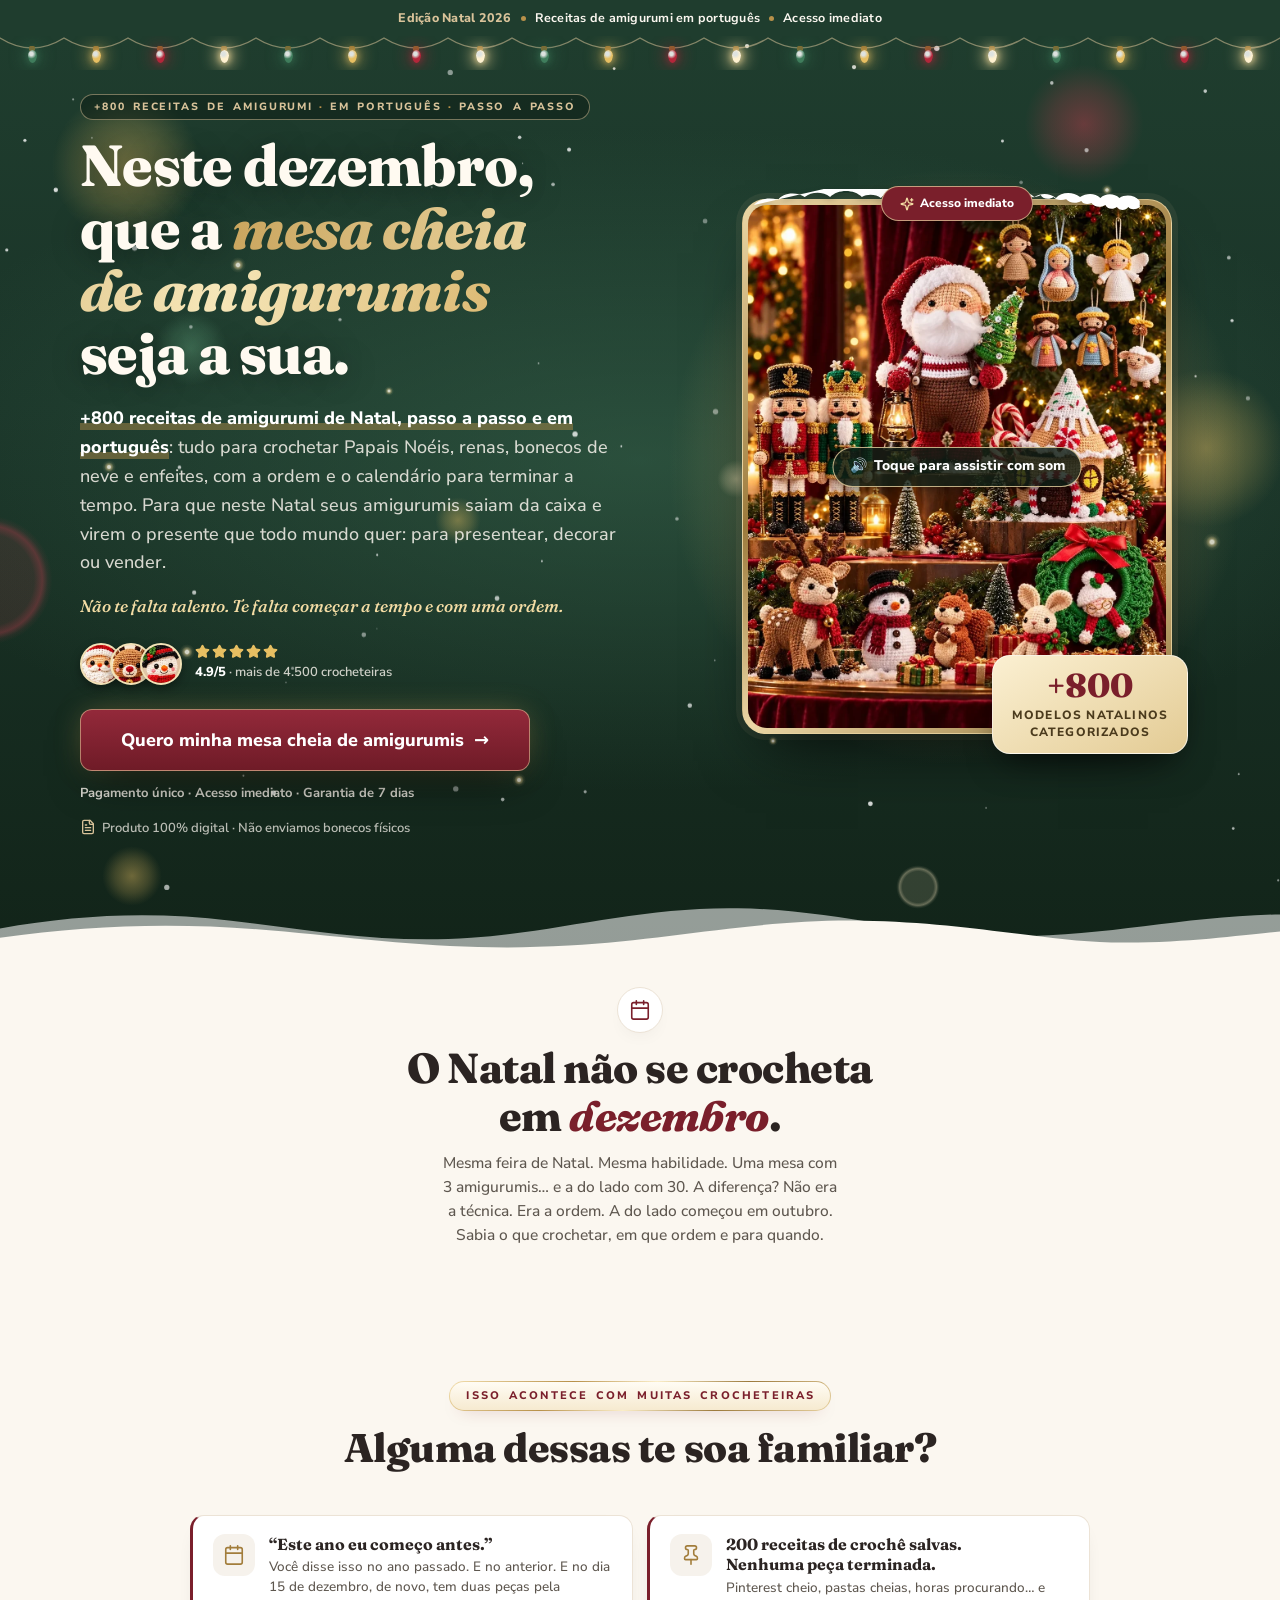
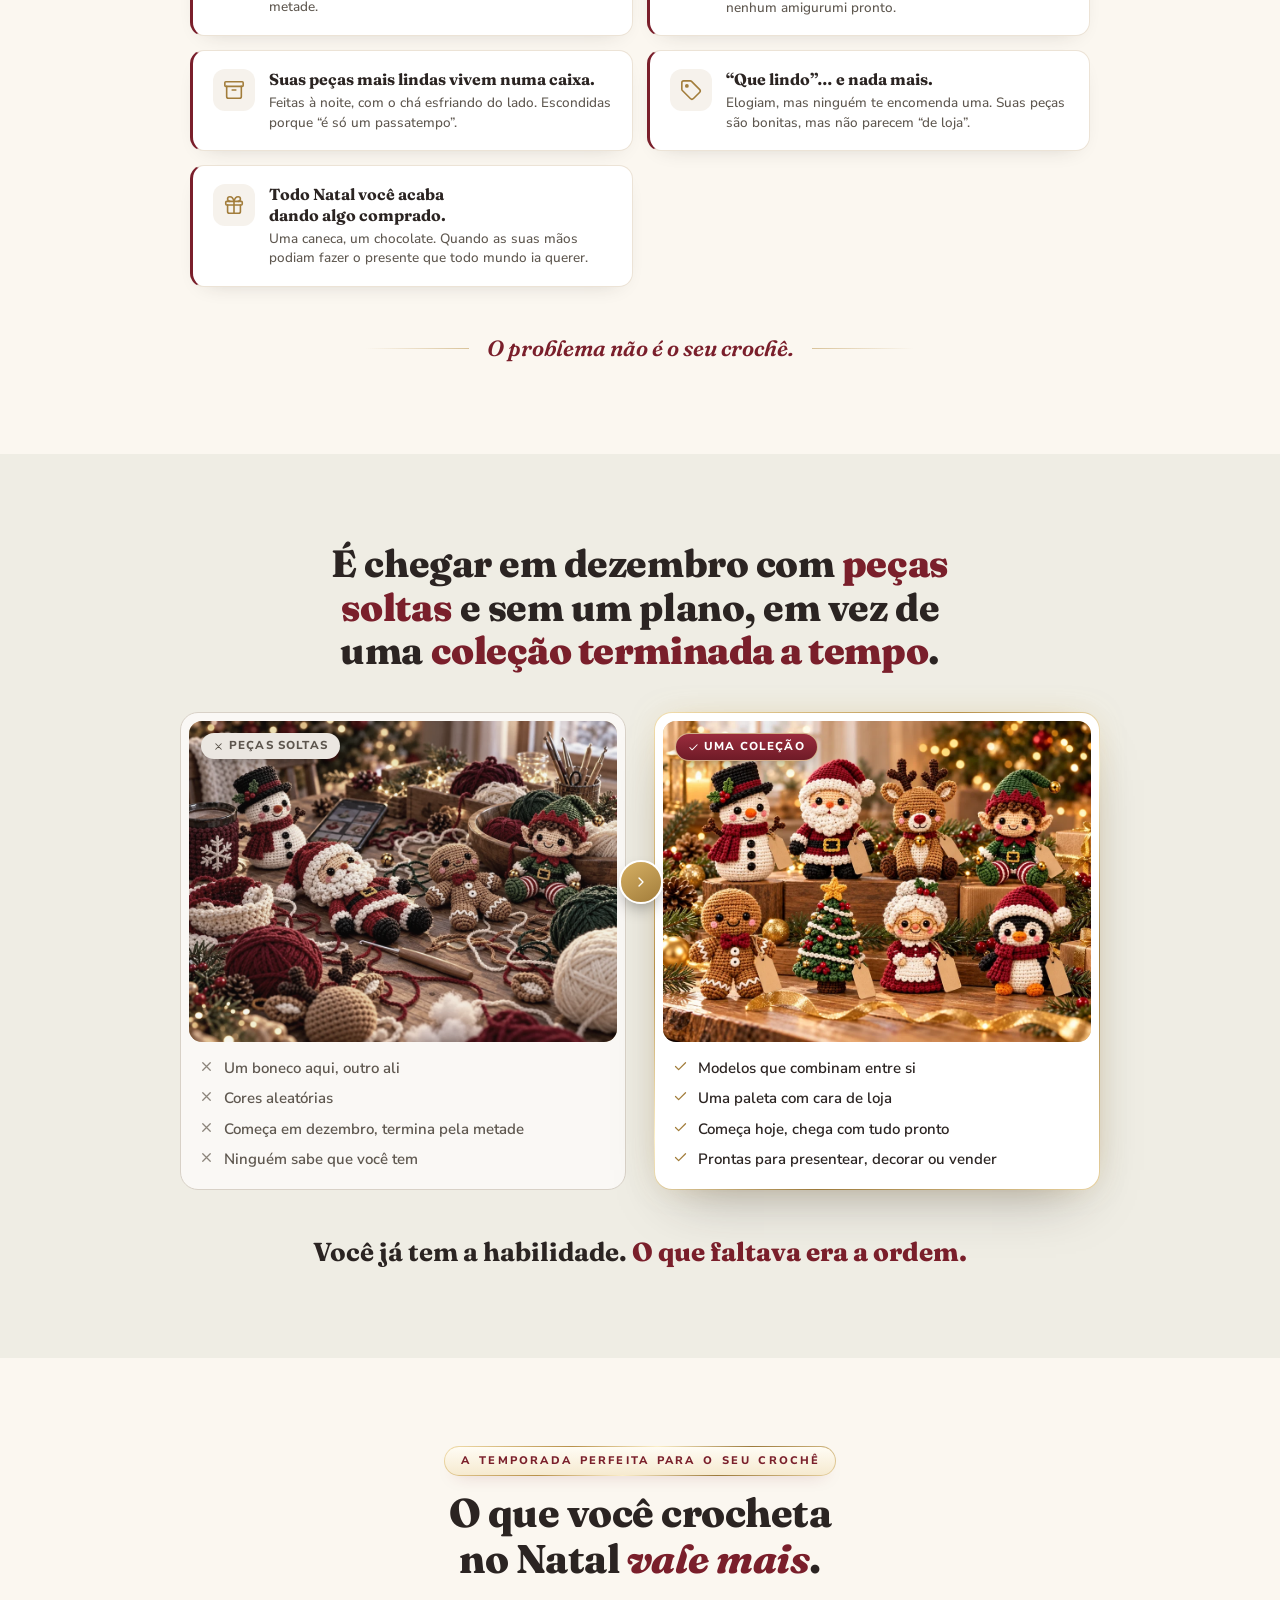
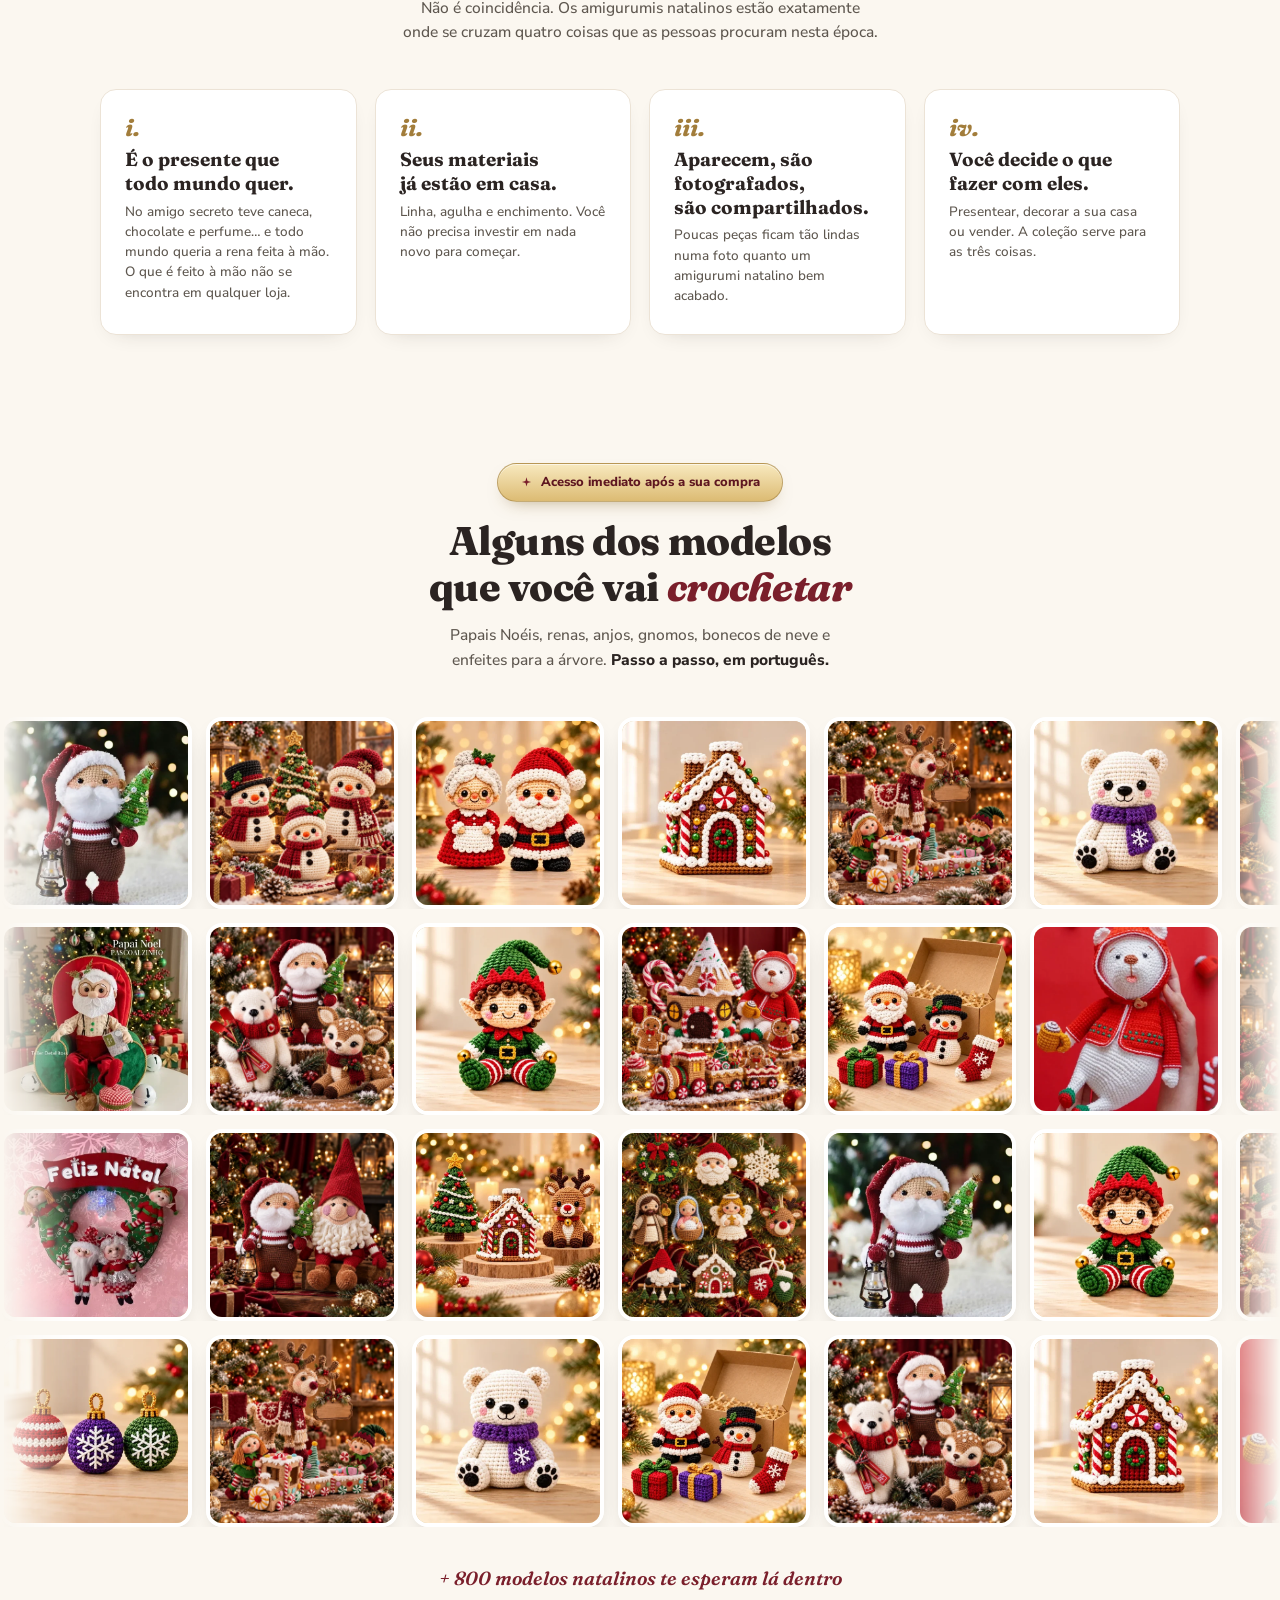
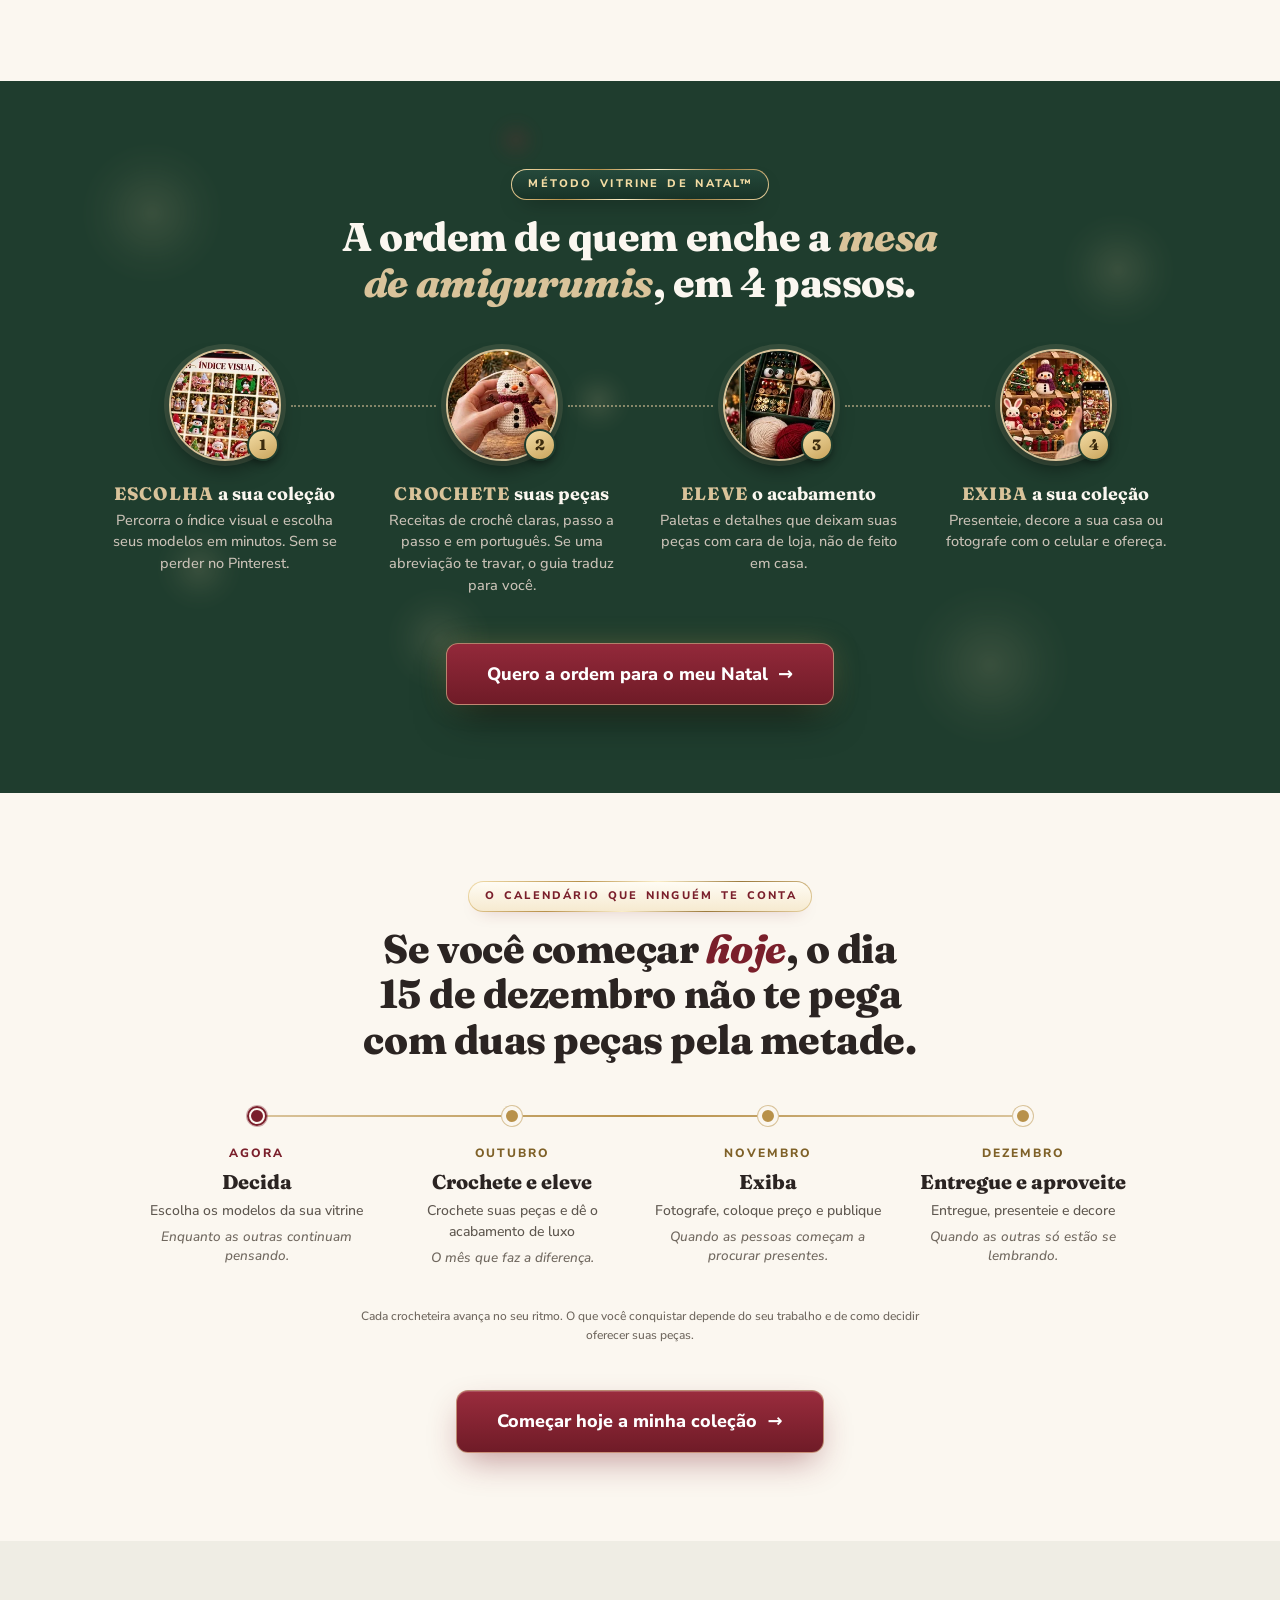
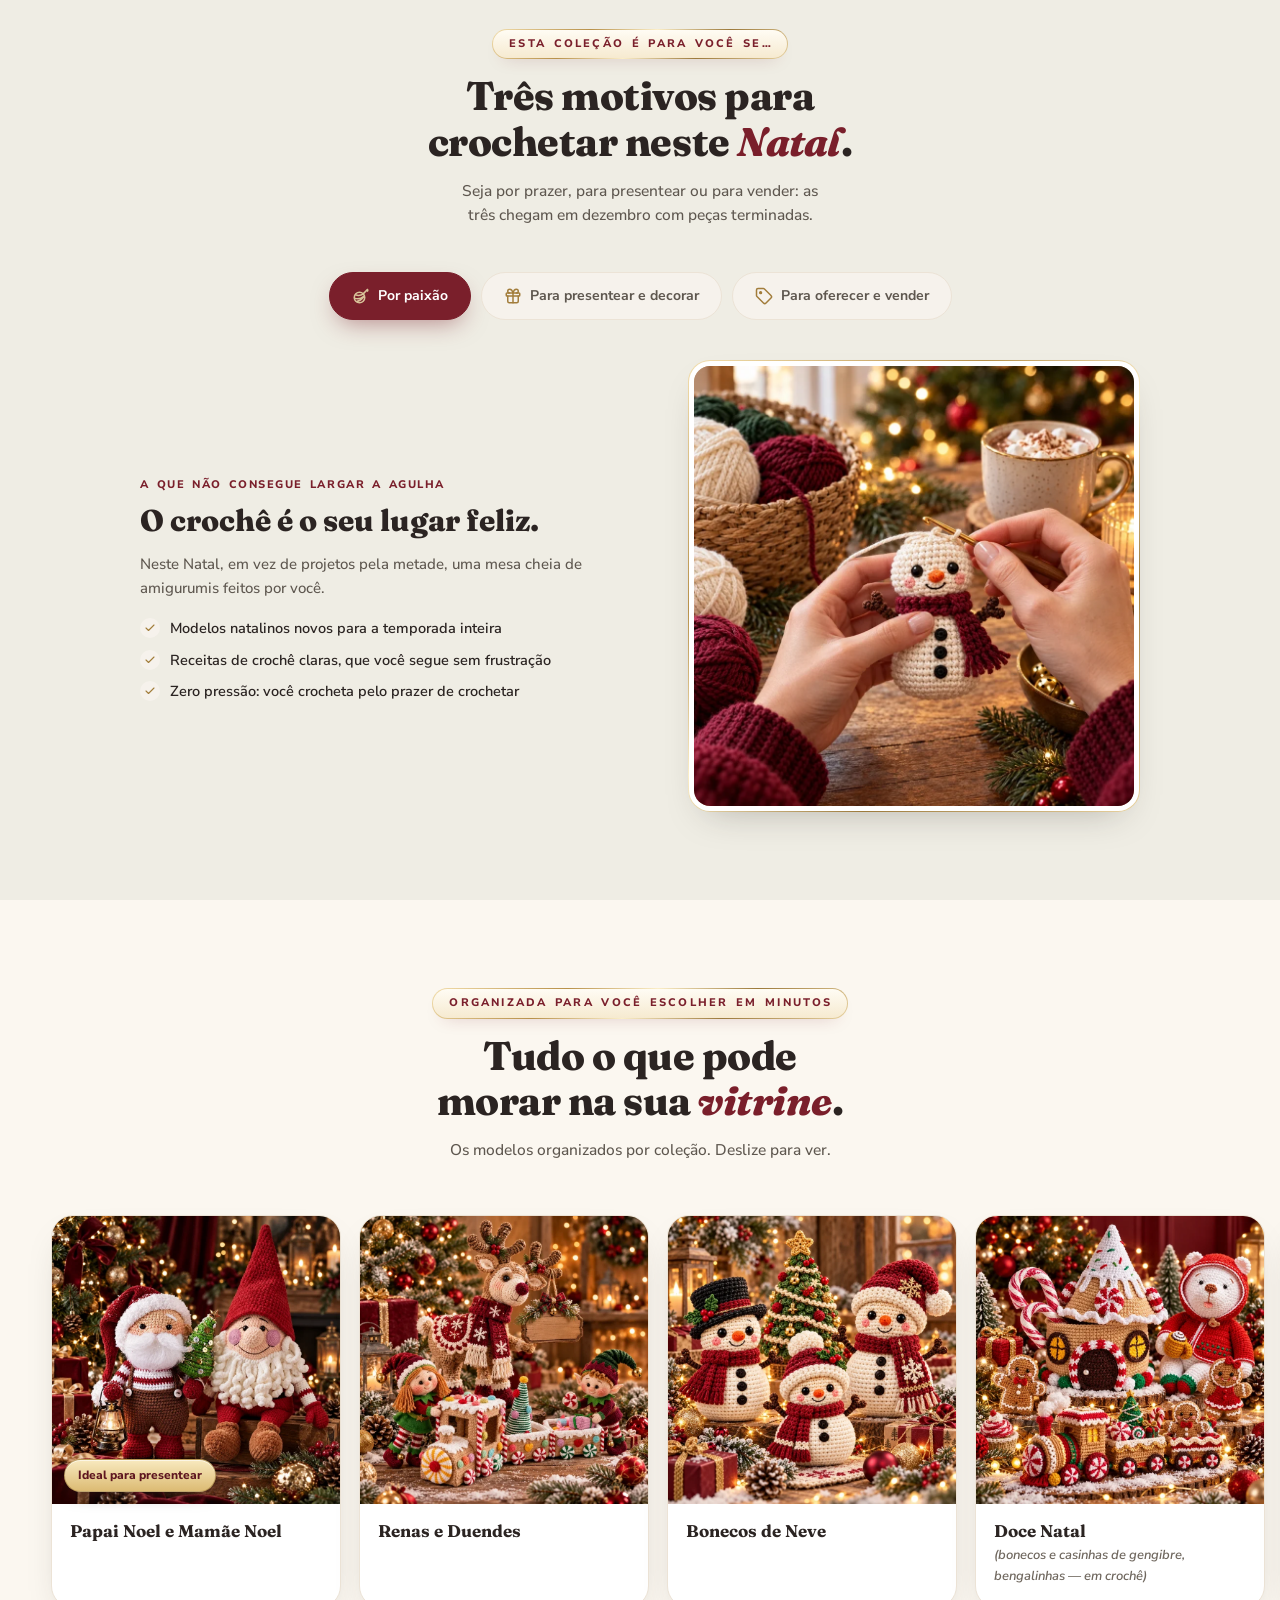
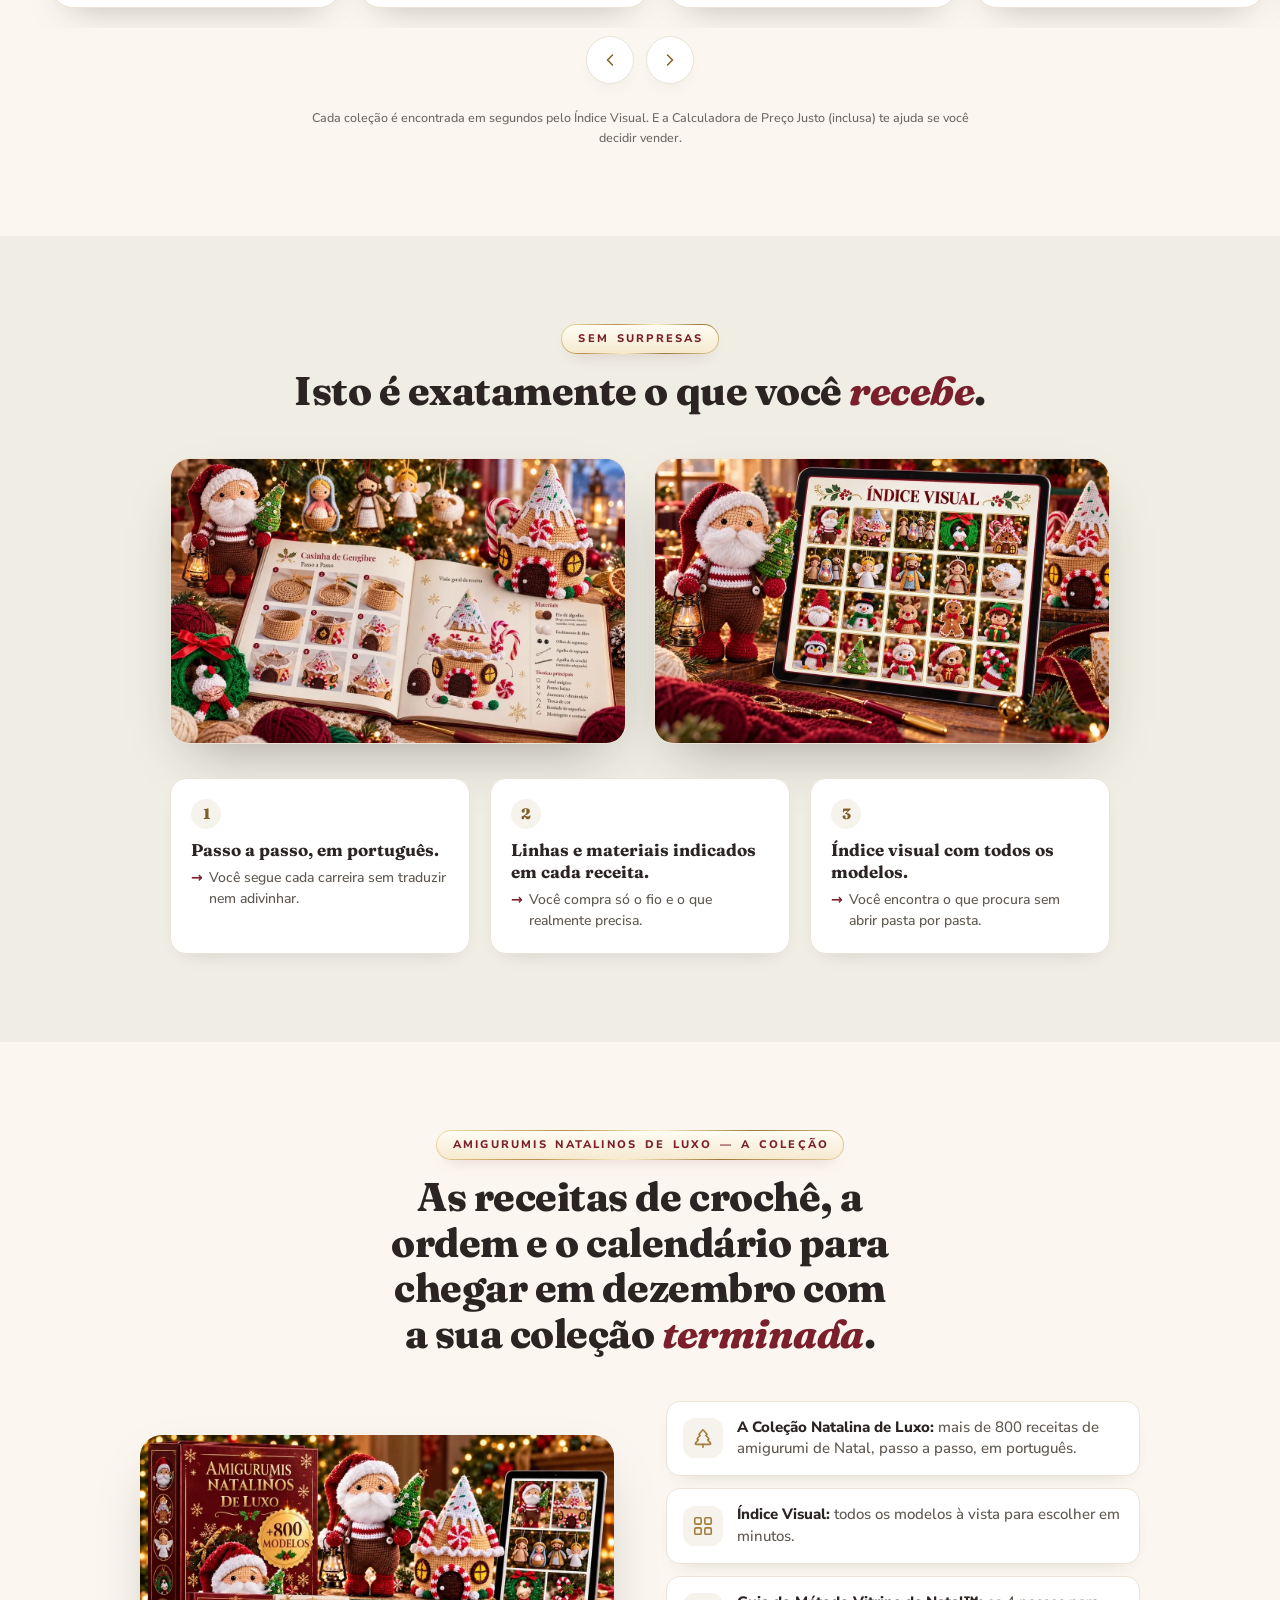
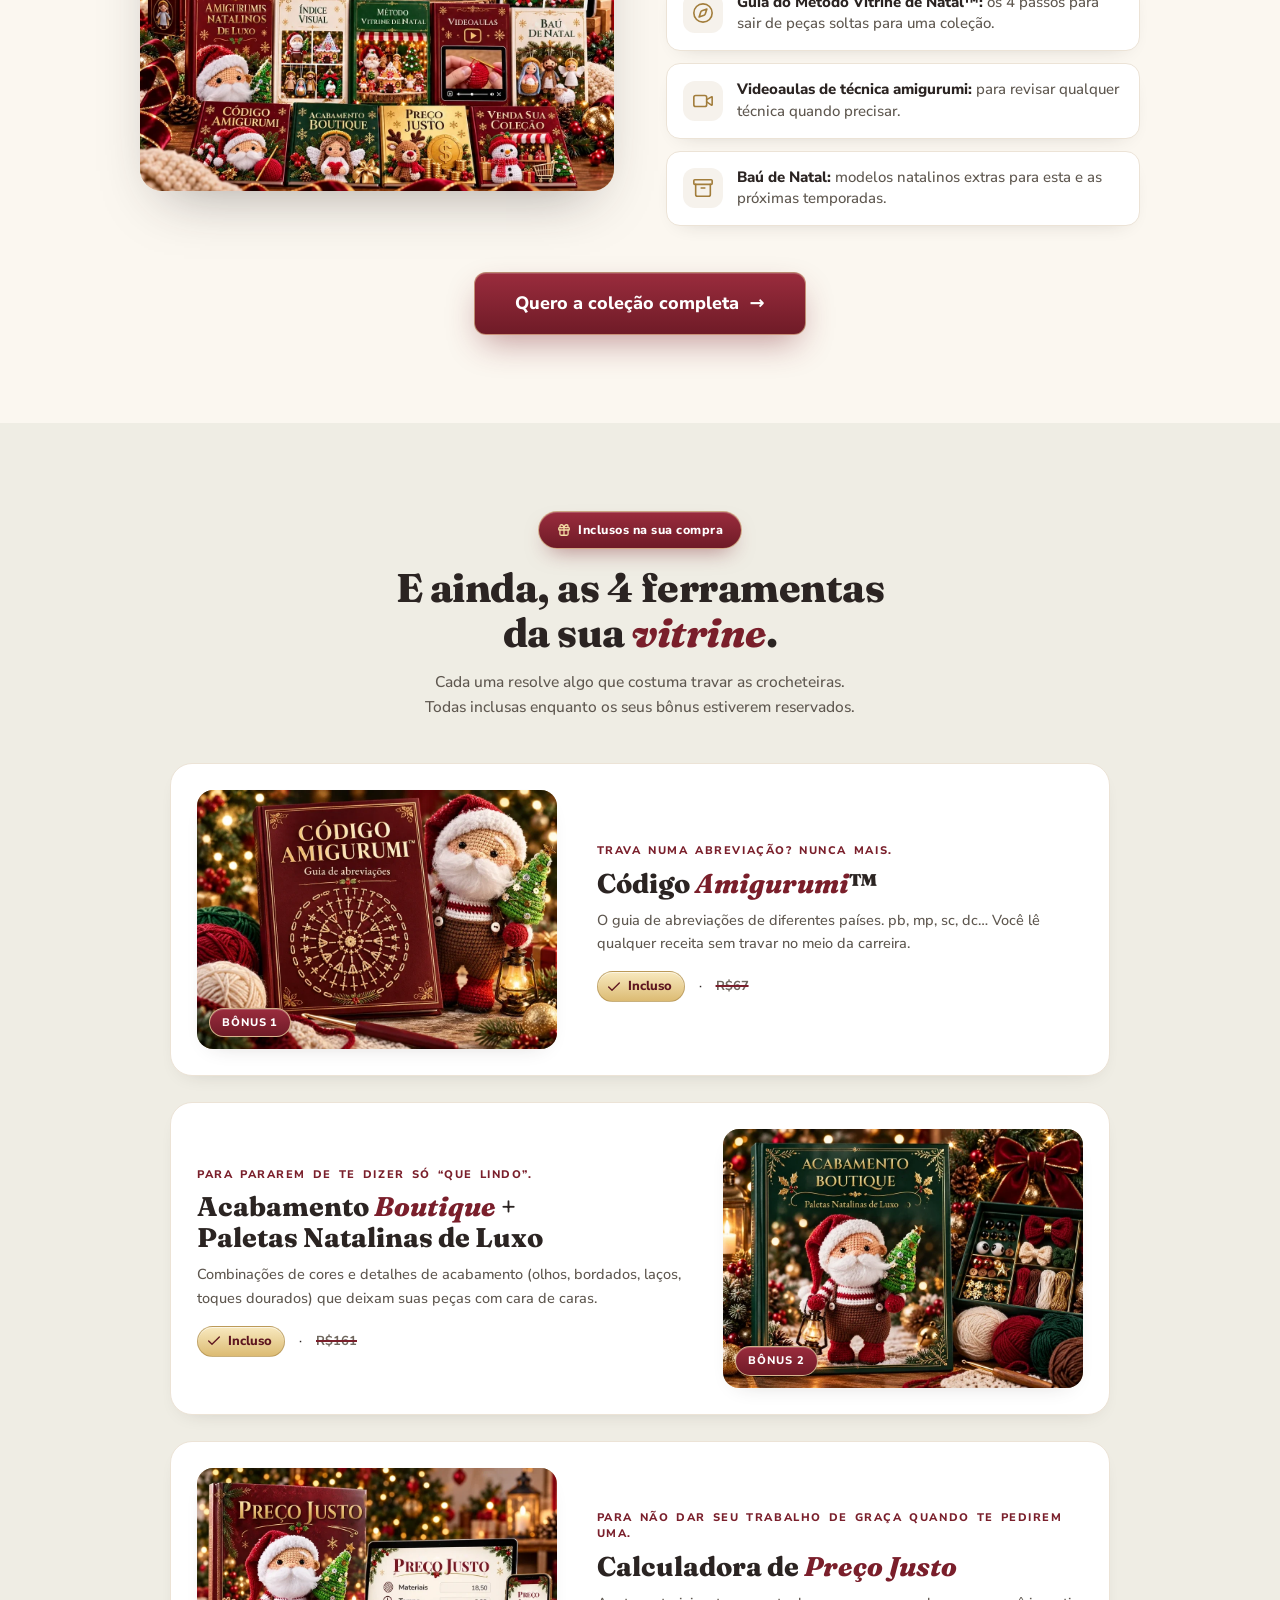
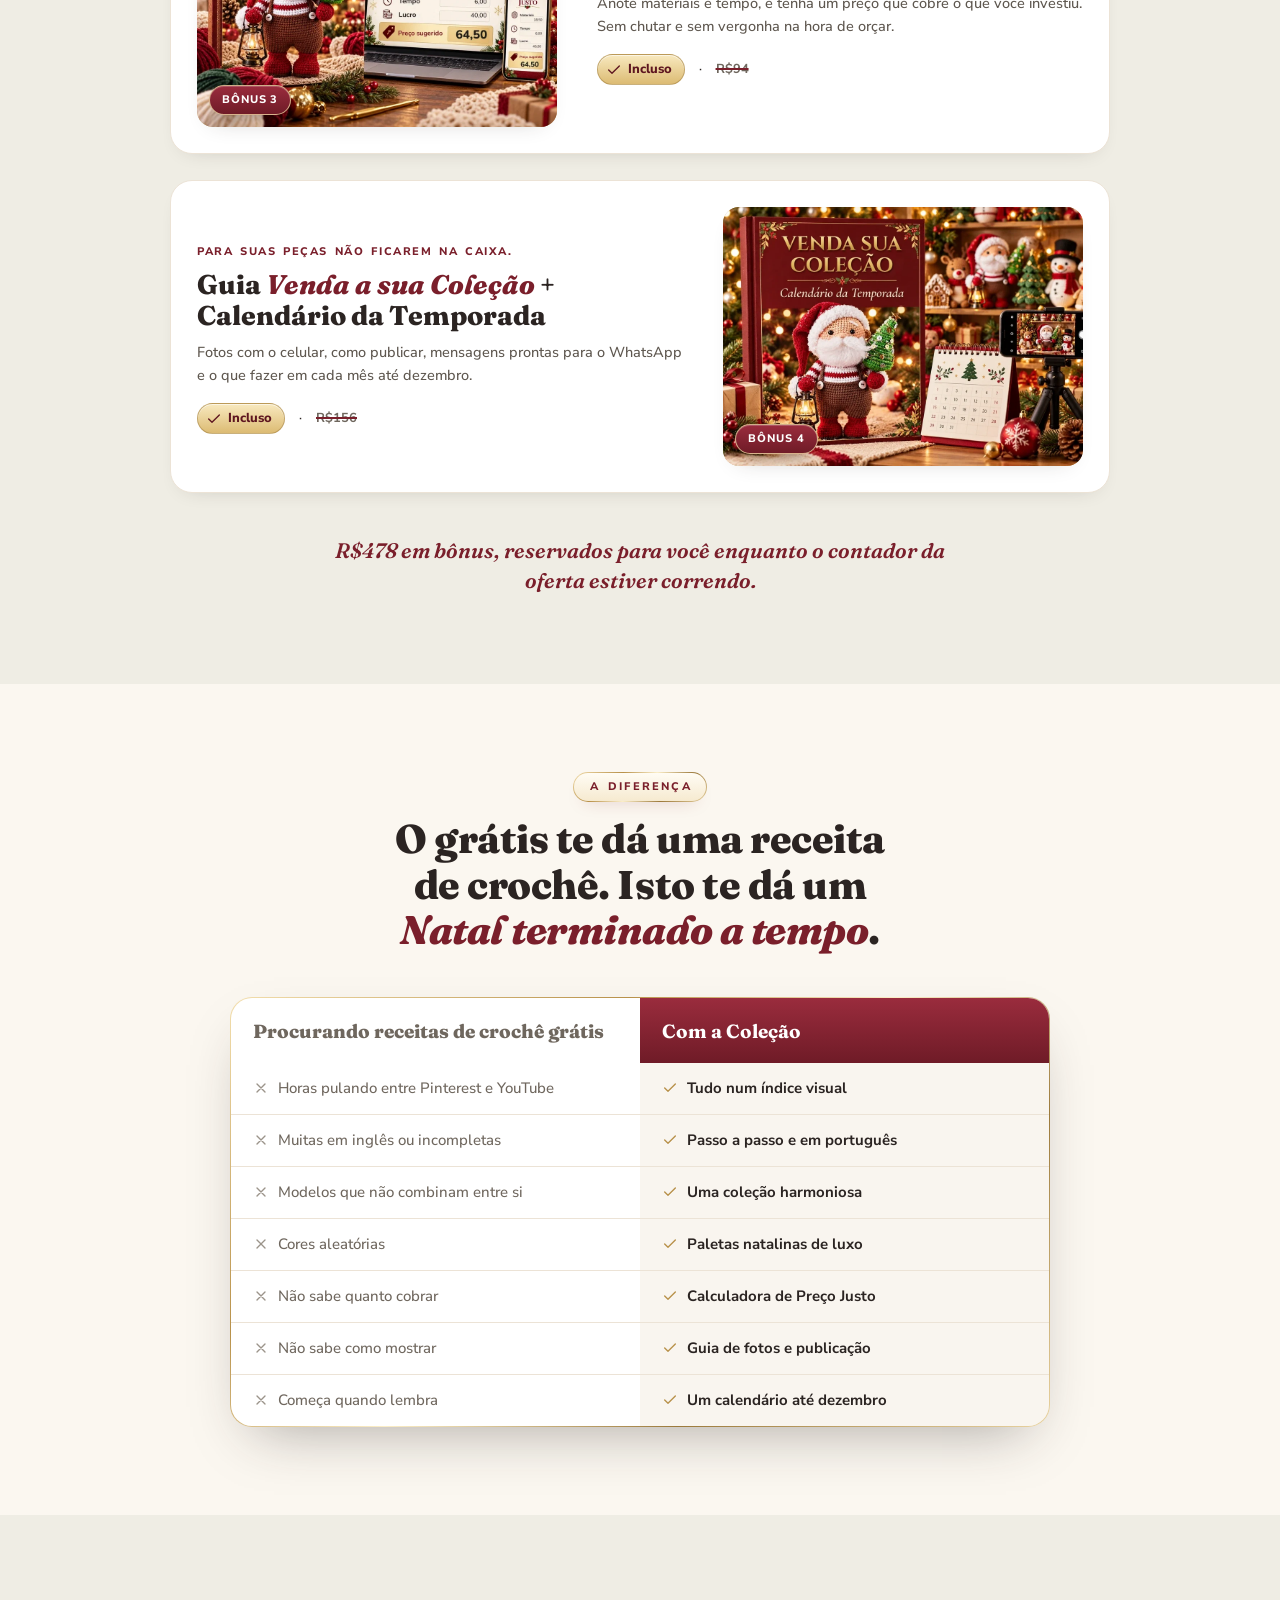
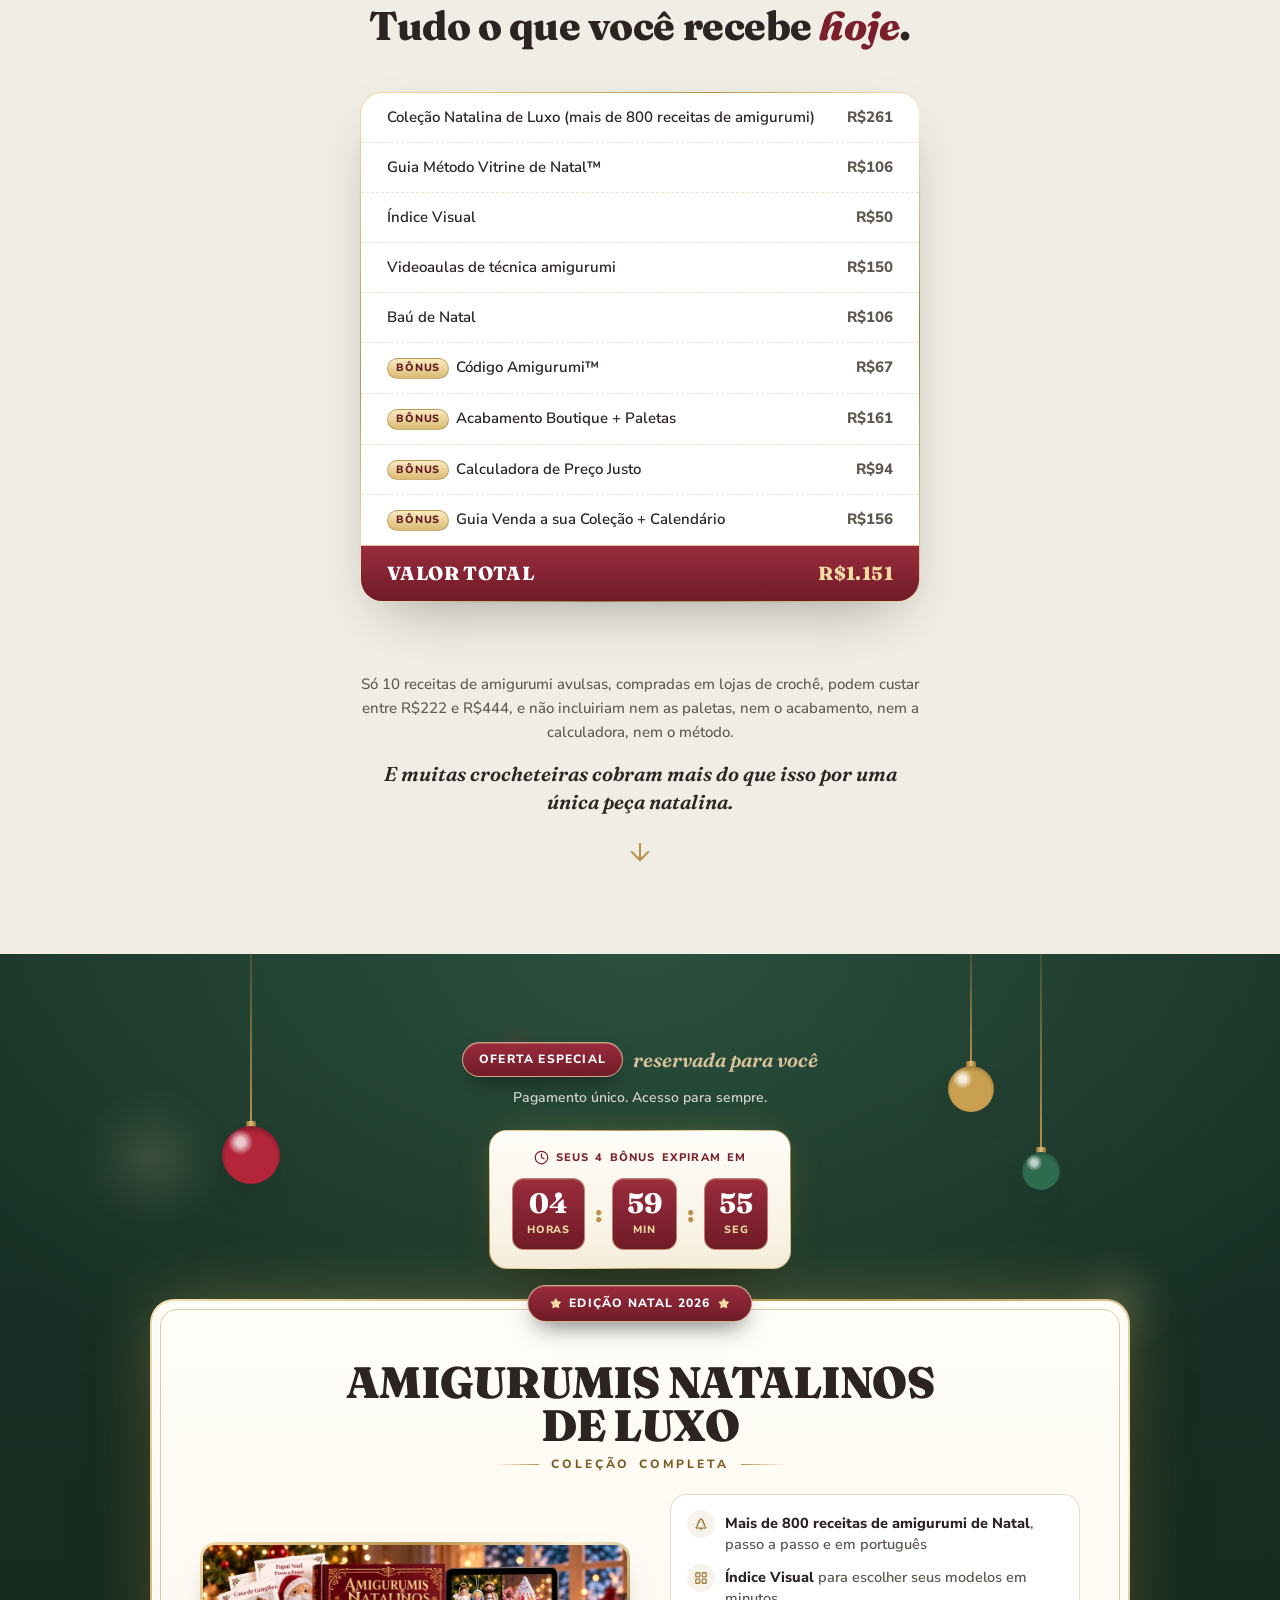
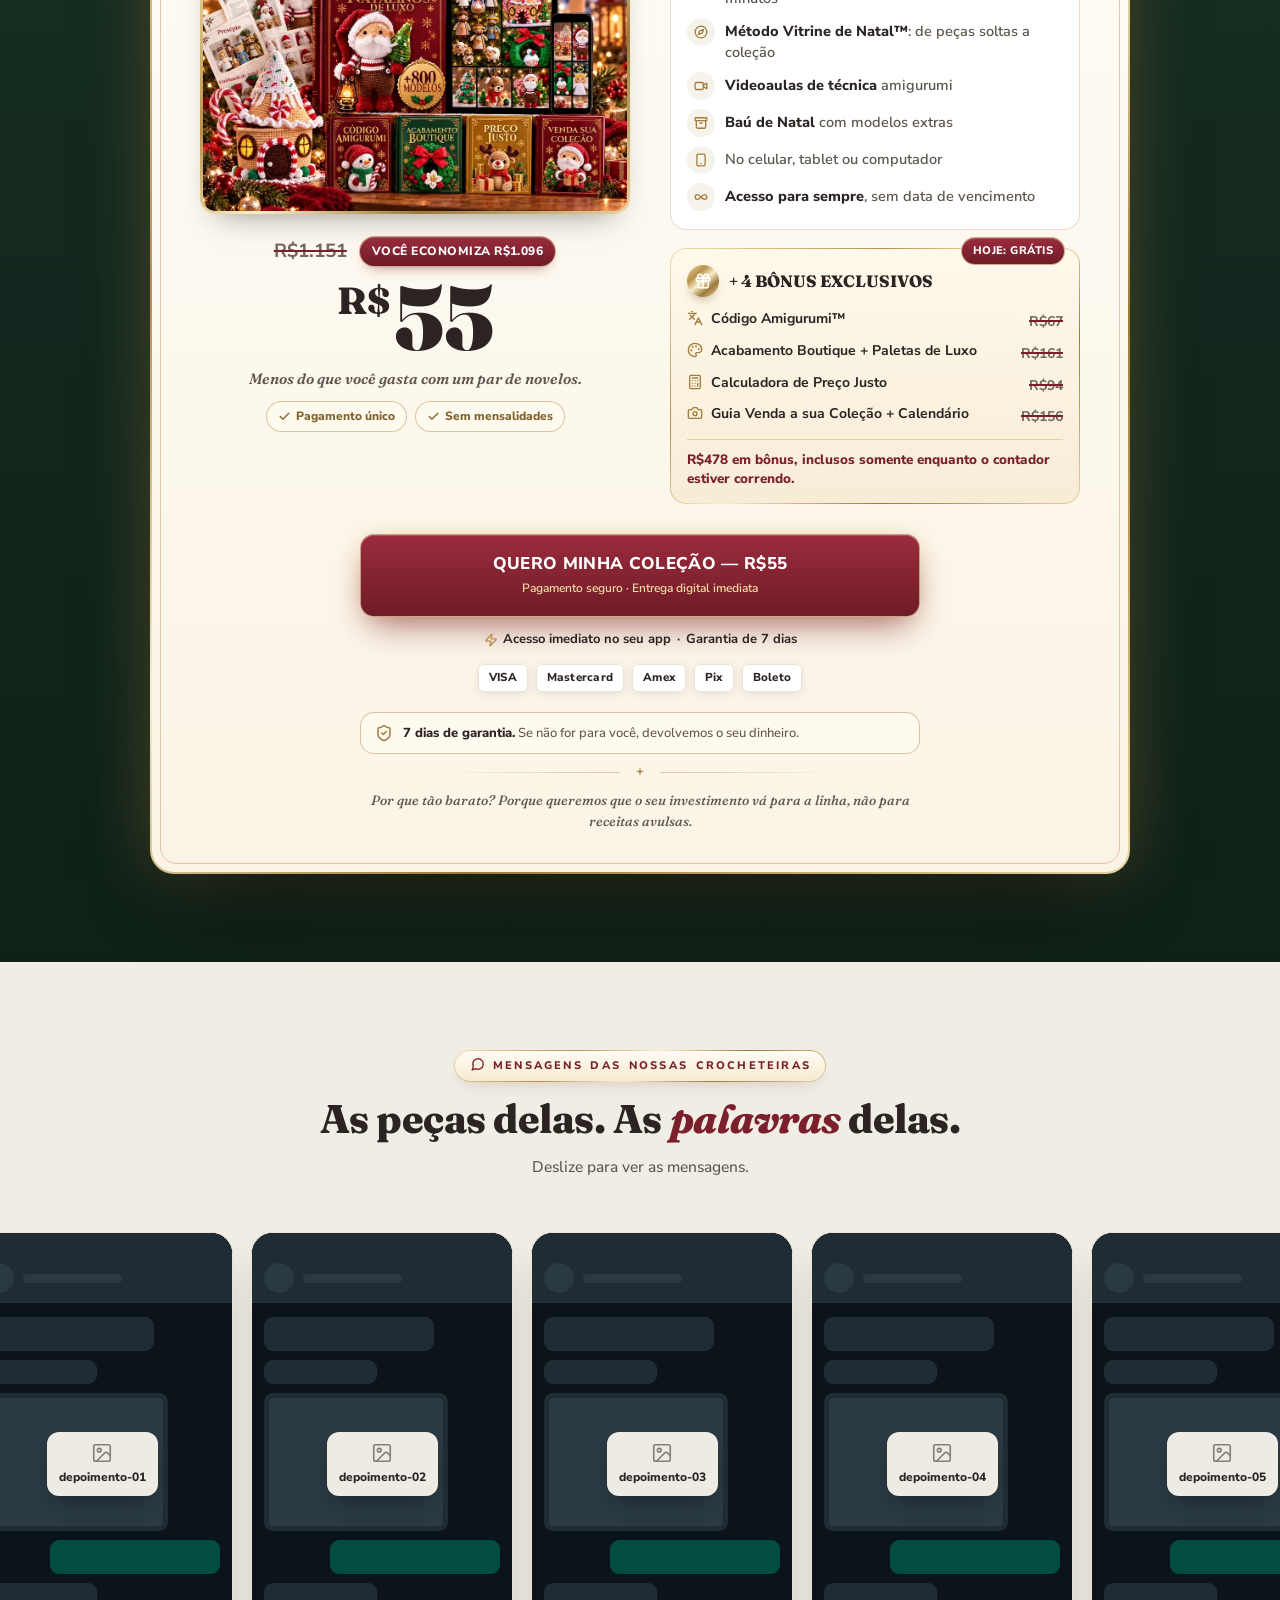
==== commit d3ff9546: "Copy: deixa claro que são receitas de crochê (amigurumi), não de comida - "receitas natalinas" -> "r" ====
--- a/index.html
+++ b/index.html
@@ -4,7 +4,7 @@
 <meta charset="utf-8">
 <meta name="viewport" content="width=device-width, initial-scale=1, viewport-fit=cover">
 <title>Amigurumis Natalinos de Luxo — A Coleção</title>
-<meta name="description" content="+800 receitas natalinas em português, com acabamento de luxo e o Método Vitrine de Natal™.">
+<meta name="description" content="+800 receitas de amigurumi de Natal (crochê), passo a passo e em português, com acabamento de luxo e o Método Vitrine de Natal™.">
 <meta name="robots" content="noindex, nofollow">
 <meta name="theme-color" content="#1f3d2e">
 <link rel="preconnect" href="https://fonts.googleapis.com">
@@ -85,7 +85,7 @@
 
 <div class="am-barra">
   <b>Edição Natal 2026</b><span class="am-punto" aria-hidden="true"></span>
-  <span>Receitas digitais em português</span><span class="am-punto" aria-hidden="true"></span>
+  <span>Receitas de amigurumi em português</span><span class="am-punto" aria-hidden="true"></span>
   <span>Acesso imediato</span>
 </div>
 
@@ -94,8 +94,8 @@
   <canvas class="am-nieve" aria-hidden="true"></canvas>
   <div class="am-guirnalda am-guirnalda-oscura" aria-hidden="true"><span class="am-foco"></span><span class="am-foco"></span><span class="am-foco"></span><span class="am-foco"></span><span class="am-foco"></span><span class="am-foco"></span><span class="am-foco"></span><span class="am-foco"></span><span class="am-foco"></span><span class="am-foco"></span><span class="am-foco"></span><span class="am-foco"></span><span class="am-foco"></span><span class="am-foco"></span><span class="am-foco"></span><span class="am-foco"></span><span class="am-foco"></span><span class="am-foco"></span><span class="am-foco"></span><span class="am-foco"></span><span class="am-foco"></span><span class="am-foco"></span><span class="am-foco"></span><span class="am-foco"></span><span class="am-foco"></span><span class="am-foco"></span><span class="am-foco"></span><span class="am-foco"></span><span class="am-foco"></span><span class="am-foco"></span><span class="am-foco"></span><span class="am-foco"></span><span class="am-foco"></span><span class="am-foco"></span></div>
   <div class="am-heroe-in">
-    <p class="am-pastilla">+800 RECEITAS NATALINAS <i aria-hidden="true">·</i> EM PORTUGUÊS <i aria-hidden="true">·</i> PASSO A PASSO</p>
-    <h1>Neste dezembro, que a <em>mesa cheia</em> seja a sua.</h1>
+    <p class="am-pastilla">+800 RECEITAS DE AMIGURUMI <i aria-hidden="true">·</i> EM PORTUGUÊS <i aria-hidden="true">·</i> PASSO A PASSO</p>
+    <h1>Neste dezembro, que a <em>mesa cheia de amigurumis</em> seja a sua.</h1>
     <div class="am-medio">
       <svg class="am-medio-nieve" viewBox="0 0 320 24" preserveAspectRatio="none" aria-hidden="true"><path d="M0 16c4-6 12-8 19-5 3-7 14-9 21-3 5-5 14-6 20 0 6-8 19-8 25 0 4-3 11-3 15 1 5-7 16-8 23-2 4-4 11-4 16 0 6-6 17-7 24 0 5-5 14-5 19 1 4-6 13-7 19-2 6-5 15-4 20 2 5-4 12-4 17 1 4-6 13-7 19-1 5-4 12-4 16 1 4-5 11-5 15 0 5-4 12-3 16 3v6c-3 3-7 3-9 0-2 4-7 4-9 0-3 3-8 2-9-2-4 3-9 2-11-2-3 2-7 1-8-2-4 3-10 2-12-2-4 2-8 1-10-2-3 3-9 2-10-2-4 3-9 3-11-1-4 2-9 1-10-3-4 3-10 3-12-1-3 2-7 2-9-1-4 3-10 2-11-2-4 2-9 1-11-3-3 3-8 3-10-1-4 2-9 2-11-2-3 3-8 2-9-2-4 2-8 1-10-3-3 3-8 3-10-1-2 3-7 3-9 0Z" fill="#ffffff"></path></svg>
       <span class="am-medio-etiqueta"><svg width="14" height="14" viewBox="0 0 24 24" stroke-width="2.2" fill="none" stroke="currentColor" stroke-linecap="round" stroke-linejoin="round" aria-hidden="true"><path d="M9.94 15.5A2 2 0 0 0 8.5 14.06l-6.14-1.58a.5.5 0 0 1 0-.96L8.5 9.94A2 2 0 0 0 9.94 8.5l1.58-6.14a.5.5 0 0 1 .96 0l1.58 6.14a2 2 0 0 0 1.44 1.44l6.14 1.58a.5.5 0 0 1 0 .96l-6.14 1.58a2 2 0 0 0-1.44 1.44l-1.58 6.14a.5.5 0 0 1-.96 0z"></path><path d="M20 3v4M22 5h-4"></path></svg>Acesso imediato</span>
@@ -110,7 +110,7 @@
         <span class="am-medio-sello-l">MODELOS NATALINOS<br>CATEGORIZADOS</span>
       </div>
     </div>
-    <p class="am-sub"><b>+800 receitas natalinas passo a passo, em português</b>, com a ordem e o calendário para terminar tudo a tempo. Para que neste Natal seus amigurumis saiam da caixa e virem o presente que todo mundo quer: para presentear, decorar ou vender.</p>
+    <p class="am-sub"><b>+800 receitas de amigurumi de Natal, passo a passo e em português</b>: tudo para crochetar Papais Noéis, renas, bonecos de neve e enfeites, com a ordem e o calendário para terminar a tempo. Para que neste Natal seus amigurumis saiam da caixa e virem o presente que todo mundo quer: para presentear, decorar ou vender.</p>
     <p class="am-sub-puente">Não te falta talento. Te falta começar a tempo e com uma ordem.</p>
     <div class="am-confianza">
       <div class="am-avatares"><span class="am-avatar"><img src="imagens/avatar-1.webp" alt="" width="42" height="42" loading="lazy" onerror="this.hidden=true"></span><span class="am-avatar"><img src="imagens/avatar-2.webp" alt="" width="42" height="42" loading="lazy" onerror="this.hidden=true"></span><span class="am-avatar"><img src="imagens/avatar-3.webp" alt="" width="42" height="42" loading="lazy" onerror="this.hidden=true"></span></div>
@@ -119,7 +119,7 @@
         <p class="am-confianza-txt"><b>4.9/5</b> · mais de 4.500 crocheteiras</p>
       </div>
     </div>
-    <div class="am-heroe-cta"><a class="am-btn" href="#oferta">Quero minha mesa cheia neste Natal <span class="am-flecha" aria-hidden="true">→</span></a><p class="am-heroe-garantia">Pagamento único <span aria-hidden="true">·</span> Acesso imediato <span aria-hidden="true">·</span> Garantia de 7 dias</p></div>
+    <div class="am-heroe-cta"><a class="am-btn" href="#oferta">Quero minha mesa cheia de amigurumis <span class="am-flecha" aria-hidden="true">→</span></a><p class="am-heroe-garantia">Pagamento único <span aria-hidden="true">·</span> Acesso imediato <span aria-hidden="true">·</span> Garantia de 7 dias</p></div>
     <p class="am-meta"><svg width="16" height="16" viewBox="0 0 24 24" stroke-width="2" fill="none" stroke="currentColor" stroke-linecap="round" stroke-linejoin="round" aria-hidden="true"><path d="M15 2H6a2 2 0 0 0-2 2v16a2 2 0 0 0 2 2h12a2 2 0 0 0 2-2V7Z"></path><path d="M14 2v4a2 2 0 0 0 2 2h4"></path><path d="M10 9H8M16 13H8M16 17H8"></path></svg><span>Produto 100% digital</span><span class="am-meta-sep" aria-hidden="true"> · </span><span class="am-meta-2">Não enviamos bonecos físicos</span></p>
   </div>
   <svg class="am-nevado" viewBox="0 0 1440 90" preserveAspectRatio="none" aria-hidden="true"><path d="M0 52C90 34 170 30 260 42s170 30 270 22 190-40 300-38 190 34 300 36 200-26 310-28V90H0Z" fill="#ffffff" fill-opacity=".55"></path><path d="M0 64c110-18 210-20 320-8s200 26 320 18 210-34 330-32 200 26 280 28 150-10 190-14V90H0Z" fill="#fbf7f0"></path></svg>
@@ -130,7 +130,7 @@
   <div class="am-momento-in am-aparece">
     <span class="am-momento-ico" aria-hidden="true"><svg width="22" height="22" viewBox="0 0 24 24" stroke-width="1.75" fill="none" stroke="currentColor" stroke-linecap="round" stroke-linejoin="round" aria-hidden="true"><rect width="18" height="18" x="3" y="4" rx="2"></rect><path d="M16 2v4M8 2v4M3 10h18"></path></svg></span>
     <h2 id="am-t-momento">O Natal não se crocheta em <em>dezembro</em>.</h2>
-    <p>Mesma feira de Natal. Mesma habilidade. Uma mesa com 3 peças… e a do lado com 30. A diferença? Não era a técnica. Era a ordem. A do lado começou em outubro. Sabia o que crochetar, em que ordem e para quando.</p>
+    <p>Mesma feira de Natal. Mesma habilidade. Uma mesa com 3 amigurumis… e a do lado com 30. A diferença? Não era a técnica. Era a ordem. A do lado começou em outubro. Sabia o que crochetar, em que ordem e para quando.</p>
   </div>
 </section>
 
@@ -142,7 +142,7 @@
     </div>
     <ul class="am-dolores">
       <li class="am-prob am-aparece"><span class="am-prob-ico" aria-hidden="true"><svg width="22" height="22" viewBox="0 0 24 24" stroke-width="1.75" fill="none" stroke="currentColor" stroke-linecap="round" stroke-linejoin="round" aria-hidden="true"><rect width="18" height="18" x="3" y="4" rx="2"></rect><path d="M16 2v4M8 2v4M3 10h18"></path></svg></span><div><h3>“Este ano eu começo antes.”</h3><p>Você disse isso no ano passado. E no anterior. E no dia 15 de dezembro, de novo, tem duas peças pela metade.</p></div></li>
-      <li class="am-prob am-aparece"><span class="am-prob-ico" aria-hidden="true"><svg width="22" height="22" viewBox="0 0 24 24" stroke-width="1.75" fill="none" stroke="currentColor" stroke-linecap="round" stroke-linejoin="round" aria-hidden="true"><path d="M12 17v5"></path><path d="M9 10.76a2 2 0 0 1-1.11 1.79l-1.78.9A2 2 0 0 0 5 15.24V16a1 1 0 0 0 1 1h12a1 1 0 0 0 1-1v-.76a2 2 0 0 0-1.11-1.79l-1.78-.9A2 2 0 0 1 15 10.76V7a1 1 0 0 1 1-1 2 2 0 0 0 0-4H8a2 2 0 0 0 0 4 1 1 0 0 1 1 1z"></path></svg></span><div><h3>200 receitas salvas. Nenhuma terminada.</h3><p>Pinterest cheio, pastas cheias, horas procurando… e a mesa vazia.</p></div></li>
+      <li class="am-prob am-aparece"><span class="am-prob-ico" aria-hidden="true"><svg width="22" height="22" viewBox="0 0 24 24" stroke-width="1.75" fill="none" stroke="currentColor" stroke-linecap="round" stroke-linejoin="round" aria-hidden="true"><path d="M12 17v5"></path><path d="M9 10.76a2 2 0 0 1-1.11 1.79l-1.78.9A2 2 0 0 0 5 15.24V16a1 1 0 0 0 1 1h12a1 1 0 0 0 1-1v-.76a2 2 0 0 0-1.11-1.79l-1.78-.9A2 2 0 0 1 15 10.76V7a1 1 0 0 1 1-1 2 2 0 0 0 0-4H8a2 2 0 0 0 0 4 1 1 0 0 1 1 1z"></path></svg></span><div><h3>200 receitas de crochê salvas. Nenhuma peça terminada.</h3><p>Pinterest cheio, pastas cheias, horas procurando… e nenhum amigurumi pronto.</p></div></li>
       <li class="am-prob am-aparece"><span class="am-prob-ico" aria-hidden="true"><svg width="22" height="22" viewBox="0 0 24 24" stroke-width="1.75" fill="none" stroke="currentColor" stroke-linecap="round" stroke-linejoin="round" aria-hidden="true"><rect width="20" height="5" x="2" y="3" rx="1"></rect><path d="M4 8v11a2 2 0 0 0 2 2h12a2 2 0 0 0 2-2V8"></path><path d="M10 12h4"></path></svg></span><div><h3>Suas peças mais lindas vivem numa caixa.</h3><p>Feitas à noite, com o chá esfriando do lado. Escondidas porque “é só um passatempo”.</p></div></li>
       <li class="am-prob am-aparece"><span class="am-prob-ico" aria-hidden="true"><svg width="22" height="22" viewBox="0 0 24 24" stroke-width="1.75" fill="none" stroke="currentColor" stroke-linecap="round" stroke-linejoin="round" aria-hidden="true"><path d="M12.59 2.59A2 2 0 0 0 11.17 2H4a2 2 0 0 0-2 2v7.17a2 2 0 0 0 .59 1.42l8.7 8.7a2.43 2.43 0 0 0 3.42 0l6.58-6.58a2.43 2.43 0 0 0 0-3.42z"></path><circle cx="7.5" cy="7.5" r="1.2" fill="currentColor"></circle></svg></span><div><h3>“Que lindo”… e nada mais.</h3><p>Elogiam, mas ninguém te encomenda uma. Suas peças são bonitas, mas não parecem “de loja”.</p></div></li>
       <li class="am-prob am-aparece"><span class="am-prob-ico" aria-hidden="true"><svg width="22" height="22" viewBox="0 0 24 24" stroke-width="1.75" fill="none" stroke="currentColor" stroke-linecap="round" stroke-linejoin="round" aria-hidden="true"><rect x="3" y="8" width="18" height="4" rx="1"></rect><path d="M12 8v13"></path><path d="M19 12v7a2 2 0 0 1-2 2H7a2 2 0 0 1-2-2v-7"></path><path d="M7.5 8a2.5 2.5 0 0 1 0-5A4.8 8 0 0 1 12 8a4.8 8 0 0 1 4.5-5 2.5 2.5 0 0 1 0 5"></path></svg></span><div><h3>Todo Natal você acaba dando algo comprado.</h3><p>Uma caneca, um chocolate. Quando as suas mãos podiam fazer o presente que todo mundo ia querer.</p></div></li>
@@ -225,11 +225,11 @@
   <div class="am-in">
     <div class="am-cab am-aparece">
       <span class="am-ceja">MÉTODO VITRINE DE NATAL™</span>
-      <h2 id="am-t-metodo">A ordem que a da <em>mesa cheia</em> usa, em 4 passos.</h2>
+      <h2 id="am-t-metodo">A ordem de quem enche a <em>mesa de amigurumis</em>, em 4 passos.</h2>
     </div>
     <ol class="am-pasos">
       <li class="am-paso am-aparece"><div class="am-paso-foto"><img src="imagens/passo-escolha.webp" alt="" width="200" height="200" loading="lazy" onerror="this.hidden=true"><span class="am-paso-num" aria-hidden="true">1</span></div><div><h3><span>ESCOLHA</span> a sua coleção</h3><p>Percorra o índice visual e escolha seus modelos em minutos. Sem se perder no Pinterest.</p></div></li>
-      <li class="am-paso am-aparece"><div class="am-paso-foto"><img src="imagens/passo-crochete.webp" alt="" width="200" height="200" loading="lazy" onerror="this.hidden=true"><span class="am-paso-num" aria-hidden="true">2</span></div><div><h3><span>CROCHETE</span> suas peças</h3><p>Receitas claras, passo a passo e em português. Se uma abreviação te travar, o guia traduz para você.</p></div></li>
+      <li class="am-paso am-aparece"><div class="am-paso-foto"><img src="imagens/passo-crochete.webp" alt="" width="200" height="200" loading="lazy" onerror="this.hidden=true"><span class="am-paso-num" aria-hidden="true">2</span></div><div><h3><span>CROCHETE</span> suas peças</h3><p>Receitas de crochê claras, passo a passo e em português. Se uma abreviação te travar, o guia traduz para você.</p></div></li>
       <li class="am-paso am-aparece"><div class="am-paso-foto"><img src="imagens/passo-eleve.webp" alt="" width="200" height="200" loading="lazy" onerror="this.hidden=true"><span class="am-paso-num" aria-hidden="true">3</span></div><div><h3><span>ELEVE</span> o acabamento</h3><p>Paletas e detalhes que deixam suas peças com cara de loja, não de feito em casa.</p></div></li>
       <li class="am-paso am-aparece"><div class="am-paso-foto"><img src="imagens/passo-exiba.webp" alt="" width="200" height="200" loading="lazy" onerror="this.hidden=true"><span class="am-paso-num" aria-hidden="true">4</span></div><div><h3><span>EXIBA</span> a sua coleção</h3><p>Presenteie, decore a sua casa ou fotografe com o celular e ofereça.</p></div></li>
     </ol>
@@ -268,9 +268,9 @@
       <div class="am-panel-txt">
         <span class="am-panel-etiqueta">A QUE NÃO CONSEGUE LARGAR A AGULHA</span>
         <h3>O crochê é o seu lugar feliz.</h3>
-        <p>Neste Natal, em vez de projetos pela metade, uma mesa cheia de peças feitas por você.</p>
+        <p>Neste Natal, em vez de projetos pela metade, uma mesa cheia de amigurumis feitos por você.</p>
         <ul class="am-lista">
-          <li><span class="am-tick"><svg width="12" height="12" viewBox="0 0 24 24" stroke-width="2.2" fill="none" stroke="currentColor" stroke-linecap="round" stroke-linejoin="round" aria-hidden="true"><path d="M20 6 9 17l-5-5"></path></svg></span><span>Modelos natalinos novos para a temporada inteira</span></li><li><span class="am-tick"><svg width="12" height="12" viewBox="0 0 24 24" stroke-width="2.2" fill="none" stroke="currentColor" stroke-linecap="round" stroke-linejoin="round" aria-hidden="true"><path d="M20 6 9 17l-5-5"></path></svg></span><span>Receitas claras que você segue sem frustração</span></li><li><span class="am-tick"><svg width="12" height="12" viewBox="0 0 24 24" stroke-width="2.2" fill="none" stroke="currentColor" stroke-linecap="round" stroke-linejoin="round" aria-hidden="true"><path d="M20 6 9 17l-5-5"></path></svg></span><span>Zero pressão: você crocheta pelo prazer de crochetar</span></li>
+          <li><span class="am-tick"><svg width="12" height="12" viewBox="0 0 24 24" stroke-width="2.2" fill="none" stroke="currentColor" stroke-linecap="round" stroke-linejoin="round" aria-hidden="true"><path d="M20 6 9 17l-5-5"></path></svg></span><span>Modelos natalinos novos para a temporada inteira</span></li><li><span class="am-tick"><svg width="12" height="12" viewBox="0 0 24 24" stroke-width="2.2" fill="none" stroke="currentColor" stroke-linecap="round" stroke-linejoin="round" aria-hidden="true"><path d="M20 6 9 17l-5-5"></path></svg></span><span>Receitas de crochê claras, que você segue sem frustração</span></li><li><span class="am-tick"><svg width="12" height="12" viewBox="0 0 24 24" stroke-width="2.2" fill="none" stroke="currentColor" stroke-linecap="round" stroke-linejoin="round" aria-hidden="true"><path d="M20 6 9 17l-5-5"></path></svg></span><span>Zero pressão: você crocheta pelo prazer de crochetar</span></li>
         </ul>
       </div>
       <div class="am-panel-img"><div class="am-ph am-ph-1x1"><img src="imagens/aba-paixao.webp" alt="Mãos crochetando um amigurumi natalino ao lado de uma xícara e luzes quentes" loading="lazy" onerror="this.hidden=true"></div></div>
@@ -281,7 +281,7 @@
         <h3>Presentes que ninguém mais consegue comprar.</h3>
         <p>Que este ano o presente mais querido do amigo secreto, da avó ou da professora tenha sido crochetado por você.</p>
         <ul class="am-lista">
-          <li><span class="am-tick"><svg width="12" height="12" viewBox="0 0 24 24" stroke-width="2.2" fill="none" stroke="currentColor" stroke-linecap="round" stroke-linejoin="round" aria-hidden="true"><path d="M20 6 9 17l-5-5"></path></svg></span><span>Peças para a árvore, a mesa e os presentes</span></li><li><span class="am-tick"><svg width="12" height="12" viewBox="0 0 24 24" stroke-width="2.2" fill="none" stroke="currentColor" stroke-linecap="round" stroke-linejoin="round" aria-hidden="true"><path d="M20 6 9 17l-5-5"></path></svg></span><span>Apresentação de luxo para entregar cada detalhe</span></li><li><span class="am-tick"><svg width="12" height="12" viewBox="0 0 24 24" stroke-width="2.2" fill="none" stroke="currentColor" stroke-linecap="round" stroke-linejoin="round" aria-hidden="true"><path d="M20 6 9 17l-5-5"></path></svg></span><span>Uma decoração que nenhuma loja consegue copiar</span></li>
+          <li><span class="am-tick"><svg width="12" height="12" viewBox="0 0 24 24" stroke-width="2.2" fill="none" stroke="currentColor" stroke-linecap="round" stroke-linejoin="round" aria-hidden="true"><path d="M20 6 9 17l-5-5"></path></svg></span><span>Amigurumis para a árvore, a decoração e os presentes</span></li><li><span class="am-tick"><svg width="12" height="12" viewBox="0 0 24 24" stroke-width="2.2" fill="none" stroke="currentColor" stroke-linecap="round" stroke-linejoin="round" aria-hidden="true"><path d="M20 6 9 17l-5-5"></path></svg></span><span>Apresentação de luxo para entregar cada detalhe</span></li><li><span class="am-tick"><svg width="12" height="12" viewBox="0 0 24 24" stroke-width="2.2" fill="none" stroke="currentColor" stroke-linecap="round" stroke-linejoin="round" aria-hidden="true"><path d="M20 6 9 17l-5-5"></path></svg></span><span>Uma decoração que nenhuma loja consegue copiar</span></li>
         </ul>
       </div>
       <div class="am-panel-img"><div class="am-ph am-ph-1x1"><img src="imagens/aba-presentear.webp" alt="Rena de crochê dentro de uma caixa de presente, com laço de veludo e etiqueta kraft" loading="lazy" onerror="this.hidden=true"></div></div>
@@ -339,7 +339,7 @@
       </div>
       <div class="am-coleccion-cuerpo">
         <h3>Doce Natal</h3>
-        <span class="am-coleccion-det">(gengibre, casinhas, bengalas)</span>
+        <span class="am-coleccion-det">(bonecos e casinhas de gengibre, bengalinhas — em crochê)</span>
       </div>
     </li>
     <li class="am-coleccion">
@@ -394,12 +394,12 @@
       <h2 id="am-t-demo">Isto é exatamente o que você <em>recebe</em>.</h2>
     </div>
     <div class="am-maquetas">
-      <figure class="am-maqueta am-aparece"><div class="am-ph am-ph-16x10"><img src="imagens/mockup-receita-por-dentro.webp" alt="Uma receita da coleção aberta: a casinha de gengibre com fotos passo a passo e a lista de materiais" loading="lazy" onerror="this.hidden=true"></div></figure>
+      <figure class="am-maqueta am-aparece"><div class="am-ph am-ph-16x10"><img src="imagens/mockup-receita-por-dentro.webp" alt="Uma receita de crochê da coleção aberta: o amigurumi de casinha de gengibre com fotos passo a passo e a lista de materiais" loading="lazy" onerror="this.hidden=true"></div></figure>
       <figure class="am-maqueta am-aparece"><div class="am-ph am-ph-16x10"><img src="imagens/mockup-indice-visual.webp" alt="O Índice Visual da coleção aberto num tablet" loading="lazy" onerror="this.hidden=true"></div></figure>
     </div>
     <ul class="am-rasgos">
       <li class="am-rasgo am-aparece"><span class="am-rasgo-num" aria-hidden="true">1</span><b>Passo a passo, em português.</b><p><span aria-hidden="true">→</span><span>Você segue cada carreira sem traduzir nem adivinhar.</span></p></li>
-      <li class="am-rasgo am-aparece"><span class="am-rasgo-num" aria-hidden="true">2</span><b>Materiais indicados em cada receita.</b><p><span aria-hidden="true">→</span><span>Você compra só o que precisa.</span></p></li>
+      <li class="am-rasgo am-aparece"><span class="am-rasgo-num" aria-hidden="true">2</span><b>Linhas e materiais indicados em cada receita.</b><p><span aria-hidden="true">→</span><span>Você compra só o fio e o que realmente precisa.</span></p></li>
       <li class="am-rasgo am-aparece"><span class="am-rasgo-num" aria-hidden="true">3</span><b>Índice visual com todos os modelos.</b><p><span aria-hidden="true">→</span><span>Você encontra o que procura sem abrir pasta por pasta.</span></p></li>
     </ul>
   </div>
@@ -409,12 +409,12 @@
   <div class="am-in">
     <div class="am-cab am-aparece">
       <span class="am-ceja">AMIGURUMIS NATALINOS DE LUXO — A COLEÇÃO</span>
-      <h2 id="am-t-producto">As receitas, a ordem e o calendário para chegar em dezembro com a sua coleção <em>terminada</em>.</h2>
+      <h2 id="am-t-producto">As receitas de crochê, a ordem e o calendário para chegar em dezembro com a sua coleção <em>terminada</em>.</h2>
     </div>
     <div class="am-producto">
       <div class="am-producto-img am-aparece"><div class="am-ph"><img src="imagens/mockup-produto-completo.webp" alt="Tudo o que vem em Amigurumis Natalinos de Luxo: a coleção de +800 modelos, o Índice Visual, o Método Vitrine de Natal, as videoaulas, o Baú de Natal e os quatro bônus" loading="lazy" onerror="this.hidden=true"></div></div>
       <ul class="am-items">
-        <li class="am-item am-aparece"><span class="am-item-ico"><svg width="22" height="22" viewBox="0 0 24 24" stroke-width="1.75" fill="none" stroke="currentColor" stroke-linecap="round" stroke-linejoin="round" aria-hidden="true"><path d="m17 14 3 3.3a1 1 0 0 1-.7 1.7H4.7a1 1 0 0 1-.7-1.7L7 14h-.3a1 1 0 0 1-.7-1.7L9 9h-.2A1 1 0 0 1 8 7.3L12 3l4 4.3a1 1 0 0 1-.8 1.7H15l3 3.3a1 1 0 0 1-.7 1.7H17Z"></path><path d="M12 22v-3"></path></svg></span><span><b>A Coleção Natalina de Luxo:</b> mais de 800 receitas natalinas passo a passo, em português.</span></li>
+        <li class="am-item am-aparece"><span class="am-item-ico"><svg width="22" height="22" viewBox="0 0 24 24" stroke-width="1.75" fill="none" stroke="currentColor" stroke-linecap="round" stroke-linejoin="round" aria-hidden="true"><path d="m17 14 3 3.3a1 1 0 0 1-.7 1.7H4.7a1 1 0 0 1-.7-1.7L7 14h-.3a1 1 0 0 1-.7-1.7L9 9h-.2A1 1 0 0 1 8 7.3L12 3l4 4.3a1 1 0 0 1-.8 1.7H15l3 3.3a1 1 0 0 1-.7 1.7H17Z"></path><path d="M12 22v-3"></path></svg></span><span><b>A Coleção Natalina de Luxo:</b> mais de 800 receitas de amigurumi de Natal, passo a passo, em português.</span></li>
         <li class="am-item am-aparece"><span class="am-item-ico"><svg width="22" height="22" viewBox="0 0 24 24" stroke-width="1.75" fill="none" stroke="currentColor" stroke-linecap="round" stroke-linejoin="round" aria-hidden="true"><rect width="7" height="7" x="3" y="3" rx="1.5"></rect><rect width="7" height="7" x="14" y="3" rx="1.5"></rect><rect width="7" height="7" x="14" y="14" rx="1.5"></rect><rect width="7" height="7" x="3" y="14" rx="1.5"></rect></svg></span><span><b>Índice Visual:</b> todos os modelos à vista para escolher em minutos.</span></li>
         <li class="am-item am-aparece"><span class="am-item-ico"><svg width="22" height="22" viewBox="0 0 24 24" stroke-width="1.75" fill="none" stroke="currentColor" stroke-linecap="round" stroke-linejoin="round" aria-hidden="true"><circle cx="12" cy="12" r="10"></circle><path d="m16.24 7.76-1.8 5.41a2 2 0 0 1-1.27 1.27L7.76 16.24l1.8-5.41a2 2 0 0 1 1.27-1.27z"></path></svg></span><span><b>Guia do Método Vitrine de Natal™:</b> os 4 passos para sair de peças soltas para uma coleção.</span></li>
         <li class="am-item am-aparece"><span class="am-item-ico"><svg width="22" height="22" viewBox="0 0 24 24" stroke-width="1.75" fill="none" stroke="currentColor" stroke-linecap="round" stroke-linejoin="round" aria-hidden="true"><path d="m16 13 5.22 3.48a.5.5 0 0 0 .78-.42V7.87a.5.5 0 0 0-.75-.43L16 10.5"></path><rect x="2" y="6" width="14" height="12" rx="2"></rect></svg></span><span><b>Videoaulas de técnica amigurumi:</b> para revisar qualquer técnica quando precisar.</span></li>
@@ -481,11 +481,11 @@
   <div class="am-in">
     <div class="am-cab am-aparece">
       <span class="am-ceja">A DIFERENÇA</span>
-      <h2 id="am-t-compara">O grátis te dá uma receita. Isto te dá um <em>Natal terminado a tempo</em>.</h2>
+      <h2 id="am-t-compara">O grátis te dá uma receita de crochê. Isto te dá um <em>Natal terminado a tempo</em>.</h2>
     </div>
     <div class="am-tabla-marco am-aparece">
       <table class="am-tabla">
-        <thead><tr><th scope="col">Procurando receitas grátis</th><th scope="col">Com a Coleção</th></tr></thead>
+        <thead><tr><th scope="col">Procurando receitas de crochê grátis</th><th scope="col">Com a Coleção</th></tr></thead>
         <tbody>
           <tr><td><span class="am-celda"><svg width="16" height="16" viewBox="0 0 24 24" stroke-width="2" fill="none" stroke="currentColor" stroke-linecap="round" stroke-linejoin="round" aria-hidden="true"><path d="M18 6 6 18M6 6l12 12"></path></svg><span>Horas pulando entre Pinterest e YouTube</span></span></td><td><span class="am-celda"><svg width="16" height="16" viewBox="0 0 24 24" stroke-width="2" fill="none" stroke="currentColor" stroke-linecap="round" stroke-linejoin="round" aria-hidden="true"><path d="M20 6 9 17l-5-5"></path></svg><span>Tudo num índice visual</span></span></td></tr>
           <tr><td><span class="am-celda"><svg width="16" height="16" viewBox="0 0 24 24" stroke-width="2" fill="none" stroke="currentColor" stroke-linecap="round" stroke-linejoin="round" aria-hidden="true"><path d="M18 6 6 18M6 6l12 12"></path></svg><span>Muitas em inglês ou incompletas</span></span></td><td><span class="am-celda"><svg width="16" height="16" viewBox="0 0 24 24" stroke-width="2" fill="none" stroke="currentColor" stroke-linecap="round" stroke-linejoin="round" aria-hidden="true"><path d="M20 6 9 17l-5-5"></path></svg><span>Passo a passo e em português</span></span></td></tr>
@@ -504,7 +504,7 @@
   <div class="am-in">
     <div class="am-cab am-aparece"><h2 id="am-t-valor">Tudo o que você recebe <em>hoje</em>.</h2></div>
     <div class="am-pila am-aparece" role="table" aria-label="Tudo o que você recebe e o seu valor">
-      <div class="am-pila-fila" role="row"><span class="am-pila-nombre" role="cell">Coleção Natalina de Luxo (mais de 800 receitas)</span><span class="am-pila-valor" role="cell">R$261</span></div>
+      <div class="am-pila-fila" role="row"><span class="am-pila-nombre" role="cell">Coleção Natalina de Luxo (mais de 800 receitas de amigurumi)</span><span class="am-pila-valor" role="cell">R$261</span></div>
       <div class="am-pila-fila" role="row"><span class="am-pila-nombre" role="cell">Guia Método Vitrine de Natal™</span><span class="am-pila-valor" role="cell">R$106</span></div>
       <div class="am-pila-fila" role="row"><span class="am-pila-nombre" role="cell">Índice Visual</span><span class="am-pila-valor" role="cell">R$50</span></div>
       <div class="am-pila-fila" role="row"><span class="am-pila-nombre" role="cell">Videoaulas de técnica amigurumi</span><span class="am-pila-valor" role="cell">R$150</span></div>
@@ -516,7 +516,7 @@
       <div class="am-pila-fila am-pila-total" role="row"><span class="am-pila-nombre" role="cell">VALOR TOTAL</span><span class="am-pila-valor" role="cell">R$1.151</span></div>
     </div>
     <p class="am-pila-hoy am-aparece"><b>Hoje: R$55.</b> Menos do que você gasta com um par de novelos.</p>
-    <p class="am-ancla am-aparece">Só 10 receitas avulsas em lojas de receitas podem custar entre R$222 e R$444, e não incluiriam nem as paletas, nem o acabamento, nem a calculadora, nem o método.</p>
+    <p class="am-ancla am-aparece">Só 10 receitas de amigurumi avulsas, compradas em lojas de crochê, podem custar entre R$222 e R$444, e não incluiriam nem as paletas, nem o acabamento, nem a calculadora, nem o método.</p>
     <p class="am-reencuadre am-aparece">E muitas crocheteiras cobram mais do que isso por uma única peça natalina.</p>
     <div class="am-bajar"><svg width="28" height="28" viewBox="0 0 24 24" stroke-width="1.75" fill="none" stroke="currentColor" stroke-linecap="round" stroke-linejoin="round" aria-hidden="true"><path d="M12 5v14M19 12l-7 7-7-7"></path></svg></div>
   </div>
@@ -568,7 +568,7 @@
         </div>
         <div class="am-tarjeta-b">
           <ul class="am-checks">
-            <li><span class="am-tick"><svg width="14" height="14" viewBox="0 0 24 24" stroke-width="2.2" fill="none" stroke="currentColor" stroke-linecap="round" stroke-linejoin="round" aria-hidden="true"><path d="m17 14 3 3.3a1 1 0 0 1-.7 1.7H4.7a1 1 0 0 1-.7-1.7L7 14h-.3a1 1 0 0 1-.7-1.7L9 9h-.2A1 1 0 0 1 8 7.3L12 3l4 4.3a1 1 0 0 1-.8 1.7H15l3 3.3a1 1 0 0 1-.7 1.7H17Z"></path><path d="M12 22v-3"></path></svg></span><span><b>Mais de 800 receitas natalinas de luxo</b>, passo a passo e em português</span></li>
+            <li><span class="am-tick"><svg width="14" height="14" viewBox="0 0 24 24" stroke-width="2.2" fill="none" stroke="currentColor" stroke-linecap="round" stroke-linejoin="round" aria-hidden="true"><path d="m17 14 3 3.3a1 1 0 0 1-.7 1.7H4.7a1 1 0 0 1-.7-1.7L7 14h-.3a1 1 0 0 1-.7-1.7L9 9h-.2A1 1 0 0 1 8 7.3L12 3l4 4.3a1 1 0 0 1-.8 1.7H15l3 3.3a1 1 0 0 1-.7 1.7H17Z"></path><path d="M12 22v-3"></path></svg></span><span><b>Mais de 800 receitas de amigurumi de Natal</b>, passo a passo e em português</span></li>
             <li><span class="am-tick"><svg width="14" height="14" viewBox="0 0 24 24" stroke-width="2.2" fill="none" stroke="currentColor" stroke-linecap="round" stroke-linejoin="round" aria-hidden="true"><rect width="7" height="7" x="3" y="3" rx="1.5"></rect><rect width="7" height="7" x="14" y="3" rx="1.5"></rect><rect width="7" height="7" x="14" y="14" rx="1.5"></rect><rect width="7" height="7" x="3" y="14" rx="1.5"></rect></svg></span><span><b>Índice Visual</b> para escolher seus modelos em minutos</span></li>
             <li><span class="am-tick"><svg width="14" height="14" viewBox="0 0 24 24" stroke-width="2.2" fill="none" stroke="currentColor" stroke-linecap="round" stroke-linejoin="round" aria-hidden="true"><circle cx="12" cy="12" r="10"></circle><path d="m16.24 7.76-1.8 5.41a2 2 0 0 1-1.27 1.27L7.76 16.24l1.8-5.41a2 2 0 0 1 1.27-1.27z"></path></svg></span><span><b>Método Vitrine de Natal™</b>: de peças soltas a coleção</span></li>
             <li><span class="am-tick"><svg width="14" height="14" viewBox="0 0 24 24" stroke-width="2.2" fill="none" stroke="currentColor" stroke-linecap="round" stroke-linejoin="round" aria-hidden="true"><path d="m16 13 5.22 3.48a.5.5 0 0 0 .78-.42V7.87a.5.5 0 0 0-.75-.43L16 10.5"></path><rect x="2" y="6" width="14" height="12" rx="2"></rect></svg></span><span><b>Videoaulas de técnica</b> amigurumi</span></li>
@@ -603,7 +603,7 @@
       <div class="am-tarjeta-cierre">
         <p class="am-tarjeta-garantia"><svg width="18" height="18" viewBox="0 0 24 24" stroke-width="2" fill="none" stroke="currentColor" stroke-linecap="round" stroke-linejoin="round" aria-hidden="true"><path d="M20 13c0 5-3.5 7.5-7.66 8.95a1 1 0 0 1-.67-.01C7.5 20.5 4 18 4 13V6a1 1 0 0 1 1-1c2 0 4.5-1.2 6.24-2.72a1.17 1.17 0 0 1 1.52 0C14.51 3.81 17 5 19 5a1 1 0 0 1 1 1z"></path><path d="m9 12 2 2 4-4"></path></svg><span><b>7 dias de garantia.</b> Se não for para você, devolvemos o seu dinheiro.</span></p>
         <div class="am-filete" aria-hidden="true"><svg width="12" height="12" viewBox="0 0 24 24" stroke-width="2.2" fill="none" stroke="currentColor" stroke-linecap="round" stroke-linejoin="round" aria-hidden="true"><path d="M12 2.5l1.9 6.6 6.6 1.9-6.6 1.9-1.9 6.6-1.9-6.6-6.6-1.9 6.6-1.9z" fill="currentColor" stroke="none"></path></svg></div>
-        <p><em>Por que tão barato? Porque queremos que o seu investimento vá para a linha, não para receitas.</em></p>
+        <p><em>Por que tão barato? Porque queremos que o seu investimento vá para a linha, não para receitas avulsas.</em></p>
       </div>
     </div>
   </div>
@@ -686,60 +686,64 @@
     </div>
     <div class="am-faq">
       <div class="am-faq-item">
-        <h3><button type="button" class="am-faq-q" id="am-faq-q1" aria-expanded="false" aria-controls="am-faq-a1">Serve para mim se eu só quero crochetar para mim ou para presentear?<span class="am-faq-mas" aria-hidden="true"><svg width="16" height="16" viewBox="0 0 24 24" stroke-width="2" fill="none" stroke="currentColor" stroke-linecap="round" stroke-linejoin="round" aria-hidden="true"><path d="M12 5v14M5 12h14"></path></svg></span></button></h3>
-        <div class="am-faq-a" id="am-faq-a1" role="region" aria-labelledby="am-faq-q1"><p class="am-faq-a-in">Sim. A maioria usa para presentear e decorar. Vender é uma opção, não uma obrigação.</p></div>
-      </div>
-      <div class="am-faq-item">
-        <h3><button type="button" class="am-faq-q" id="am-faq-q2" aria-expanded="false" aria-controls="am-faq-a2">Como é por dentro?<span class="am-faq-mas" aria-hidden="true"><svg width="16" height="16" viewBox="0 0 24 24" stroke-width="2" fill="none" stroke="currentColor" stroke-linecap="round" stroke-linejoin="round" aria-hidden="true"><path d="M12 5v14M5 12h14"></path></svg></span></button></h3>
-        <div class="am-faq-a" id="am-faq-a2" role="region" aria-labelledby="am-faq-q2"><p class="am-faq-a-in">Uma biblioteca no seu celular com os modelos por coleção, cada receita passo a passo e um calendário da temporada.</p></div>
-      </div>
-      <div class="am-faq-item">
-        <h3><button type="button" class="am-faq-q" id="am-faq-q3" aria-expanded="false" aria-controls="am-faq-a3">É um produto físico?<span class="am-faq-mas" aria-hidden="true"><svg width="16" height="16" viewBox="0 0 24 24" stroke-width="2" fill="none" stroke="currentColor" stroke-linecap="round" stroke-linejoin="round" aria-hidden="true"><path d="M12 5v14M5 12h14"></path></svg></span></button></h3>
-        <div class="am-faq-a" id="am-faq-a3" role="region" aria-labelledby="am-faq-q3"><p class="am-faq-a-in">Não. É uma coleção 100% digital: receitas e materiais que você baixa ou consulta no celular ou computador. Não enviamos bonecos.</p></div>
-      </div>
-      <div class="am-faq-item">
-        <h3><button type="button" class="am-faq-q" id="am-faq-q4" aria-expanded="false" aria-controls="am-faq-a4">Como recebo o material?<span class="am-faq-mas" aria-hidden="true"><svg width="16" height="16" viewBox="0 0 24 24" stroke-width="2" fill="none" stroke="currentColor" stroke-linecap="round" stroke-linejoin="round" aria-hidden="true"><path d="M12 5v14M5 12h14"></path></svg></span></button></h3>
-        <div class="am-faq-a" id="am-faq-a4" role="region" aria-labelledby="am-faq-q4"><p class="am-faq-a-in">Logo após o pagamento você recebe o seu acesso por e-mail.</p></div>
-      </div>
-      <div class="am-faq-item">
-        <h3><button type="button" class="am-faq-q" id="am-faq-q5" aria-expanded="false" aria-controls="am-faq-a5">Preciso saber crochê?<span class="am-faq-mas" aria-hidden="true"><svg width="16" height="16" viewBox="0 0 24 24" stroke-width="2" fill="none" stroke="currentColor" stroke-linecap="round" stroke-linejoin="round" aria-hidden="true"><path d="M12 5v14M5 12h14"></path></svg></span></button></h3>
-        <div class="am-faq-a" id="am-faq-a5" role="region" aria-labelledby="am-faq-q5"><p class="am-faq-a-in">A coleção foi pensada para quem já crocheta. Se quiser revisar técnicas, ela inclui videoaulas de amigurumi.</p></div>
-      </div>
-      <div class="am-faq-item">
-        <h3><button type="button" class="am-faq-q" id="am-faq-q6" aria-expanded="false" aria-controls="am-faq-a6">As receitas indicam o nível de dificuldade?<span class="am-faq-mas" aria-hidden="true"><svg width="16" height="16" viewBox="0 0 24 24" stroke-width="2" fill="none" stroke="currentColor" stroke-linecap="round" stroke-linejoin="round" aria-hidden="true"><path d="M12 5v14M5 12h14"></path></svg></span></button></h3>
-        <div class="am-faq-a" id="am-faq-a6" role="region" aria-labelledby="am-faq-q6"><p class="am-faq-a-in">As receitas não são classificadas por nível de dificuldade. Porém, são explicadas de forma clara e organizada para você seguir cada projeto sem complicação.</p></div>
-      </div>
-      <div class="am-faq-item">
-        <h3><button type="button" class="am-faq-q" id="am-faq-q7" aria-expanded="false" aria-controls="am-faq-a7">As receitas estão em português?<span class="am-faq-mas" aria-hidden="true"><svg width="16" height="16" viewBox="0 0 24 24" stroke-width="2" fill="none" stroke="currentColor" stroke-linecap="round" stroke-linejoin="round" aria-hidden="true"><path d="M12 5v14M5 12h14"></path></svg></span></button></h3>
-        <div class="am-faq-a" id="am-faq-a7" role="region" aria-labelledby="am-faq-q7"><p class="am-faq-a-in">Sim. Além disso, o Código Amigurumi™ te ajuda com abreviações de diferentes países.</p></div>
-      </div>
-      <div class="am-faq-item">
-        <h3><button type="button" class="am-faq-q" id="am-faq-q8" aria-expanded="false" aria-controls="am-faq-a8">Quais materiais eu preciso?<span class="am-faq-mas" aria-hidden="true"><svg width="16" height="16" viewBox="0 0 24 24" stroke-width="2" fill="none" stroke="currentColor" stroke-linecap="round" stroke-linejoin="round" aria-hidden="true"><path d="M12 5v14M5 12h14"></path></svg></span></button></h3>
-        <div class="am-faq-a" id="am-faq-a8" role="region" aria-labelledby="am-faq-q8"><p class="am-faq-a-in">Linha (de preferência de algodão), agulha de crochê, enchimento, olhos de segurança e agulha de tapeçaria. Cada receita indica o que você precisa.</p></div>
-      </div>
-      <div class="am-faq-item">
-        <h3><button type="button" class="am-faq-q" id="am-faq-q9" aria-expanded="false" aria-controls="am-faq-a9">Posso acessar pelo celular?<span class="am-faq-mas" aria-hidden="true"><svg width="16" height="16" viewBox="0 0 24 24" stroke-width="2" fill="none" stroke="currentColor" stroke-linecap="round" stroke-linejoin="round" aria-hidden="true"><path d="M12 5v14M5 12h14"></path></svg></span></button></h3>
-        <div class="am-faq-a" id="am-faq-a9" role="region" aria-labelledby="am-faq-q9"><p class="am-faq-a-in">Sim, por qualquer celular, tablet ou computador.</p></div>
-      </div>
-      <div class="am-faq-item">
-        <h3><button type="button" class="am-faq-q" id="am-faq-q10" aria-expanded="false" aria-controls="am-faq-a10">O acesso expira?<span class="am-faq-mas" aria-hidden="true"><svg width="16" height="16" viewBox="0 0 24 24" stroke-width="2" fill="none" stroke="currentColor" stroke-linecap="round" stroke-linejoin="round" aria-hidden="true"><path d="M12 5v14M5 12h14"></path></svg></span></button></h3>
-        <div class="am-faq-a" id="am-faq-a10" role="region" aria-labelledby="am-faq-q10"><p class="am-faq-a-in">Não. Você paga uma vez e o acesso é seu.</p></div>
-      </div>
-      <div class="am-faq-item">
-        <h3><button type="button" class="am-faq-q" id="am-faq-q11" aria-expanded="false" aria-controls="am-faq-a11">O que acontece com os bônus se eu não comprar agora?<span class="am-faq-mas" aria-hidden="true"><svg width="16" height="16" viewBox="0 0 24 24" stroke-width="2" fill="none" stroke="currentColor" stroke-linecap="round" stroke-linejoin="round" aria-hidden="true"><path d="M12 5v14M5 12h14"></path></svg></span></button></h3>
-        <div class="am-faq-a" id="am-faq-a11" role="region" aria-labelledby="am-faq-q11"><p class="am-faq-a-in">Seus 4 bônus ficam reservados enquanto o contador da oferta estiver correndo. Quando ele termina, a coleção continua disponível, mas sem os bônus.</p></div>
-      </div>
-      <div class="am-faq-item">
-        <h3><button type="button" class="am-faq-q" id="am-faq-q12" aria-expanded="false" aria-controls="am-faq-a12">É pagamento único?<span class="am-faq-mas" aria-hidden="true"><svg width="16" height="16" viewBox="0 0 24 24" stroke-width="2" fill="none" stroke="currentColor" stroke-linecap="round" stroke-linejoin="round" aria-hidden="true"><path d="M12 5v14M5 12h14"></path></svg></span></button></h3>
-        <div class="am-faq-a" id="am-faq-a12" role="region" aria-labelledby="am-faq-q12"><p class="am-faq-a-in">Sim, R$55 uma única vez. Sem mensalidades.</p></div>
-      </div>
-      <div class="am-faq-item">
-        <h3><button type="button" class="am-faq-q" id="am-faq-q13" aria-expanded="false" aria-controls="am-faq-a13">Vocês garantem que eu vou vender?<span class="am-faq-mas" aria-hidden="true"><svg width="16" height="16" viewBox="0 0 24 24" stroke-width="2" fill="none" stroke="currentColor" stroke-linecap="round" stroke-linejoin="round" aria-hidden="true"><path d="M12 5v14M5 12h14"></path></svg></span></button></h3>
-        <div class="am-faq-a" id="am-faq-a13" role="region" aria-labelledby="am-faq-q13"><p class="am-faq-a-in">Não. Damos os modelos, o acabamento e as ferramentas para você preparar a sua coleção e oferecê-la. O que você conquistar depende de você. Mas uma coisa é certa: você vai chegar preparada.</p></div>
-      </div>
-      <div class="am-faq-item">
-        <h3><button type="button" class="am-faq-q" id="am-faq-q14" aria-expanded="false" aria-controls="am-faq-a14">E se não for para mim?<span class="am-faq-mas" aria-hidden="true"><svg width="16" height="16" viewBox="0 0 24 24" stroke-width="2" fill="none" stroke="currentColor" stroke-linecap="round" stroke-linejoin="round" aria-hidden="true"><path d="M12 5v14M5 12h14"></path></svg></span></button></h3>
-        <div class="am-faq-a" id="am-faq-a14" role="region" aria-labelledby="am-faq-q14"><p class="am-faq-a-in">Você tem 7 dias de garantia. Se não for para você, devolvemos o seu dinheiro.</p></div>
+        <h3><button type="button" class="am-faq-q" id="am-faq-q1" aria-expanded="false" aria-controls="am-faq-a1">São receitas de comida?<span class="am-faq-mas" aria-hidden="true"><svg width="16" height="16" viewBox="0 0 24 24" stroke-width="2" fill="none" stroke="currentColor" stroke-linecap="round" stroke-linejoin="round" aria-hidden="true"><path d="M12 5v14M5 12h14"></path></svg></span></button></h3>
+        <div class="am-faq-a" id="am-faq-a1" role="region" aria-labelledby="am-faq-q1"><p class="am-faq-a-in">Não. São receitas de crochê: o passo a passo, carreira por carreira, para você crochetar cada amigurumi natalino (Papais Noéis, renas, bonecos de neve, enfeites para a árvore e muito mais). Não é um livro de culinária.</p></div>
+      </div>
+      <div class="am-faq-item">
+        <h3><button type="button" class="am-faq-q" id="am-faq-q2" aria-expanded="false" aria-controls="am-faq-a2">Serve para mim se eu só quero crochetar para mim ou para presentear?<span class="am-faq-mas" aria-hidden="true"><svg width="16" height="16" viewBox="0 0 24 24" stroke-width="2" fill="none" stroke="currentColor" stroke-linecap="round" stroke-linejoin="round" aria-hidden="true"><path d="M12 5v14M5 12h14"></path></svg></span></button></h3>
+        <div class="am-faq-a" id="am-faq-a2" role="region" aria-labelledby="am-faq-q2"><p class="am-faq-a-in">Sim. A maioria usa para presentear e decorar. Vender é uma opção, não uma obrigação.</p></div>
+      </div>
+      <div class="am-faq-item">
+        <h3><button type="button" class="am-faq-q" id="am-faq-q3" aria-expanded="false" aria-controls="am-faq-a3">Como é por dentro?<span class="am-faq-mas" aria-hidden="true"><svg width="16" height="16" viewBox="0 0 24 24" stroke-width="2" fill="none" stroke="currentColor" stroke-linecap="round" stroke-linejoin="round" aria-hidden="true"><path d="M12 5v14M5 12h14"></path></svg></span></button></h3>
+        <div class="am-faq-a" id="am-faq-a3" role="region" aria-labelledby="am-faq-q3"><p class="am-faq-a-in">Uma biblioteca no seu celular com os modelos por coleção, cada receita passo a passo e um calendário da temporada.</p></div>
+      </div>
+      <div class="am-faq-item">
+        <h3><button type="button" class="am-faq-q" id="am-faq-q4" aria-expanded="false" aria-controls="am-faq-a4">É um produto físico?<span class="am-faq-mas" aria-hidden="true"><svg width="16" height="16" viewBox="0 0 24 24" stroke-width="2" fill="none" stroke="currentColor" stroke-linecap="round" stroke-linejoin="round" aria-hidden="true"><path d="M12 5v14M5 12h14"></path></svg></span></button></h3>
+        <div class="am-faq-a" id="am-faq-a4" role="region" aria-labelledby="am-faq-q4"><p class="am-faq-a-in">Não. É uma coleção 100% digital: receitas de crochê e materiais de apoio que você baixa ou consulta no celular ou computador. Não enviamos bonecos.</p></div>
+      </div>
+      <div class="am-faq-item">
+        <h3><button type="button" class="am-faq-q" id="am-faq-q5" aria-expanded="false" aria-controls="am-faq-a5">Como recebo o material?<span class="am-faq-mas" aria-hidden="true"><svg width="16" height="16" viewBox="0 0 24 24" stroke-width="2" fill="none" stroke="currentColor" stroke-linecap="round" stroke-linejoin="round" aria-hidden="true"><path d="M12 5v14M5 12h14"></path></svg></span></button></h3>
+        <div class="am-faq-a" id="am-faq-a5" role="region" aria-labelledby="am-faq-q5"><p class="am-faq-a-in">Logo após o pagamento você recebe o seu acesso por e-mail.</p></div>
+      </div>
+      <div class="am-faq-item">
+        <h3><button type="button" class="am-faq-q" id="am-faq-q6" aria-expanded="false" aria-controls="am-faq-a6">Preciso saber crochê?<span class="am-faq-mas" aria-hidden="true"><svg width="16" height="16" viewBox="0 0 24 24" stroke-width="2" fill="none" stroke="currentColor" stroke-linecap="round" stroke-linejoin="round" aria-hidden="true"><path d="M12 5v14M5 12h14"></path></svg></span></button></h3>
+        <div class="am-faq-a" id="am-faq-a6" role="region" aria-labelledby="am-faq-q6"><p class="am-faq-a-in">A coleção foi pensada para quem já crocheta. Se quiser revisar técnicas, ela inclui videoaulas de amigurumi.</p></div>
+      </div>
+      <div class="am-faq-item">
+        <h3><button type="button" class="am-faq-q" id="am-faq-q7" aria-expanded="false" aria-controls="am-faq-a7">As receitas indicam o nível de dificuldade?<span class="am-faq-mas" aria-hidden="true"><svg width="16" height="16" viewBox="0 0 24 24" stroke-width="2" fill="none" stroke="currentColor" stroke-linecap="round" stroke-linejoin="round" aria-hidden="true"><path d="M12 5v14M5 12h14"></path></svg></span></button></h3>
+        <div class="am-faq-a" id="am-faq-a7" role="region" aria-labelledby="am-faq-q7"><p class="am-faq-a-in">As receitas não são classificadas por nível de dificuldade. Porém, são explicadas de forma clara e organizada para você seguir cada projeto sem complicação.</p></div>
+      </div>
+      <div class="am-faq-item">
+        <h3><button type="button" class="am-faq-q" id="am-faq-q8" aria-expanded="false" aria-controls="am-faq-a8">As receitas estão em português?<span class="am-faq-mas" aria-hidden="true"><svg width="16" height="16" viewBox="0 0 24 24" stroke-width="2" fill="none" stroke="currentColor" stroke-linecap="round" stroke-linejoin="round" aria-hidden="true"><path d="M12 5v14M5 12h14"></path></svg></span></button></h3>
+        <div class="am-faq-a" id="am-faq-a8" role="region" aria-labelledby="am-faq-q8"><p class="am-faq-a-in">Sim. Além disso, o Código Amigurumi™ te ajuda com abreviações de diferentes países.</p></div>
+      </div>
+      <div class="am-faq-item">
+        <h3><button type="button" class="am-faq-q" id="am-faq-q9" aria-expanded="false" aria-controls="am-faq-a9">Quais materiais eu preciso?<span class="am-faq-mas" aria-hidden="true"><svg width="16" height="16" viewBox="0 0 24 24" stroke-width="2" fill="none" stroke="currentColor" stroke-linecap="round" stroke-linejoin="round" aria-hidden="true"><path d="M12 5v14M5 12h14"></path></svg></span></button></h3>
+        <div class="am-faq-a" id="am-faq-a9" role="region" aria-labelledby="am-faq-q9"><p class="am-faq-a-in">Linha (de preferência de algodão), agulha de crochê, enchimento, olhos de segurança e agulha de tapeçaria. Cada receita indica o que você precisa.</p></div>
+      </div>
+      <div class="am-faq-item">
+        <h3><button type="button" class="am-faq-q" id="am-faq-q10" aria-expanded="false" aria-controls="am-faq-a10">Posso acessar pelo celular?<span class="am-faq-mas" aria-hidden="true"><svg width="16" height="16" viewBox="0 0 24 24" stroke-width="2" fill="none" stroke="currentColor" stroke-linecap="round" stroke-linejoin="round" aria-hidden="true"><path d="M12 5v14M5 12h14"></path></svg></span></button></h3>
+        <div class="am-faq-a" id="am-faq-a10" role="region" aria-labelledby="am-faq-q10"><p class="am-faq-a-in">Sim, por qualquer celular, tablet ou computador.</p></div>
+      </div>
+      <div class="am-faq-item">
+        <h3><button type="button" class="am-faq-q" id="am-faq-q11" aria-expanded="false" aria-controls="am-faq-a11">O acesso expira?<span class="am-faq-mas" aria-hidden="true"><svg width="16" height="16" viewBox="0 0 24 24" stroke-width="2" fill="none" stroke="currentColor" stroke-linecap="round" stroke-linejoin="round" aria-hidden="true"><path d="M12 5v14M5 12h14"></path></svg></span></button></h3>
+        <div class="am-faq-a" id="am-faq-a11" role="region" aria-labelledby="am-faq-q11"><p class="am-faq-a-in">Não. Você paga uma vez e o acesso é seu.</p></div>
+      </div>
+      <div class="am-faq-item">
+        <h3><button type="button" class="am-faq-q" id="am-faq-q12" aria-expanded="false" aria-controls="am-faq-a12">O que acontece com os bônus se eu não comprar agora?<span class="am-faq-mas" aria-hidden="true"><svg width="16" height="16" viewBox="0 0 24 24" stroke-width="2" fill="none" stroke="currentColor" stroke-linecap="round" stroke-linejoin="round" aria-hidden="true"><path d="M12 5v14M5 12h14"></path></svg></span></button></h3>
+        <div class="am-faq-a" id="am-faq-a12" role="region" aria-labelledby="am-faq-q12"><p class="am-faq-a-in">Seus 4 bônus ficam reservados enquanto o contador da oferta estiver correndo. Quando ele termina, a coleção continua disponível, mas sem os bônus.</p></div>
+      </div>
+      <div class="am-faq-item">
+        <h3><button type="button" class="am-faq-q" id="am-faq-q13" aria-expanded="false" aria-controls="am-faq-a13">É pagamento único?<span class="am-faq-mas" aria-hidden="true"><svg width="16" height="16" viewBox="0 0 24 24" stroke-width="2" fill="none" stroke="currentColor" stroke-linecap="round" stroke-linejoin="round" aria-hidden="true"><path d="M12 5v14M5 12h14"></path></svg></span></button></h3>
+        <div class="am-faq-a" id="am-faq-a13" role="region" aria-labelledby="am-faq-q13"><p class="am-faq-a-in">Sim, R$55 uma única vez. Sem mensalidades.</p></div>
+      </div>
+      <div class="am-faq-item">
+        <h3><button type="button" class="am-faq-q" id="am-faq-q14" aria-expanded="false" aria-controls="am-faq-a14">Vocês garantem que eu vou vender?<span class="am-faq-mas" aria-hidden="true"><svg width="16" height="16" viewBox="0 0 24 24" stroke-width="2" fill="none" stroke="currentColor" stroke-linecap="round" stroke-linejoin="round" aria-hidden="true"><path d="M12 5v14M5 12h14"></path></svg></span></button></h3>
+        <div class="am-faq-a" id="am-faq-a14" role="region" aria-labelledby="am-faq-q14"><p class="am-faq-a-in">Não. Damos os modelos, o acabamento e as ferramentas para você preparar a sua coleção e oferecê-la. O que você conquistar depende de você. Mas uma coisa é certa: você vai chegar preparada.</p></div>
+      </div>
+      <div class="am-faq-item">
+        <h3><button type="button" class="am-faq-q" id="am-faq-q15" aria-expanded="false" aria-controls="am-faq-a15">E se não for para mim?<span class="am-faq-mas" aria-hidden="true"><svg width="16" height="16" viewBox="0 0 24 24" stroke-width="2" fill="none" stroke="currentColor" stroke-linecap="round" stroke-linejoin="round" aria-hidden="true"><path d="M12 5v14M5 12h14"></path></svg></span></button></h3>
+        <div class="am-faq-a" id="am-faq-a15" role="region" aria-labelledby="am-faq-q15"><p class="am-faq-a-in">Você tem 7 dias de garantia. Se não for para você, devolvemos o seu dinheiro.</p></div>
       </div>
     </div>
   </div>
@@ -752,9 +756,9 @@
   <div class="am-fin-in am-aparece">
     <span class="am-ceja">UMA ÚLTIMA COISA</span>
     <h2 id="am-t-fin">✉️ Querida eu de <em>outubro</em>:</h2>
-    <p class="am-fin-txt">Te escrevo do dia 24 de dezembro. Obrigada por começar a tempo. Por não esperar até o último minuto. Por escolher suas receitas com calma. Hoje a árvore está cheia… e a mesa também.</p>
+    <p class="am-fin-txt">Te escrevo do dia 24 de dezembro. Obrigada por começar a tempo. Por não esperar até o último minuto. Por escolher suas receitas com calma. Hoje a árvore está cheia de amigurumis… e a mesa também.</p>
     <p class="am-fin-firma">Com carinho, a sua eu de dezembro.</p>
-    <a class="am-btn" href="#oferta">Sim, quero minha mesa cheia neste Natal — R$55 <span class="am-flecha" aria-hidden="true">→</span></a>
+    <a class="am-btn" href="#oferta">Sim, quero minha mesa cheia de amigurumis — R$55 <span class="am-flecha" aria-hidden="true">→</span></a>
     <p class="am-fin-confianza"><span><svg width="14" height="14" viewBox="0 0 24 24" stroke-width="2.2" fill="none" stroke="currentColor" stroke-linecap="round" stroke-linejoin="round" aria-hidden="true"><rect width="18" height="11" x="3" y="11" rx="2"></rect><path d="M7 11V7a5 5 0 0 1 10 0v4"></path></svg>Pagamento seguro</span><span aria-hidden="true">·</span><span><svg width="14" height="14" viewBox="0 0 24 24" stroke-width="2.2" fill="none" stroke="currentColor" stroke-linecap="round" stroke-linejoin="round" aria-hidden="true"><path d="M4 14a1 1 0 0 1-.78-1.63l9.9-10.2a.5.5 0 0 1 .86.46l-1.92 6.02A1 1 0 0 0 13 10h7a1 1 0 0 1 .78 1.63l-9.9 10.2a.5.5 0 0 1-.86-.46l1.92-6.02A1 1 0 0 0 11 14z"></path></svg>Acesso imediato</span><span aria-hidden="true">·</span><span><svg width="14" height="14" viewBox="0 0 24 24" stroke-width="2.2" fill="none" stroke="currentColor" stroke-linecap="round" stroke-linejoin="round" aria-hidden="true"><rect width="14" height="20" x="5" y="2" rx="2"></rect><path d="M12 18h.01"></path></svg>No seu celular</span><span aria-hidden="true">·</span><span><svg width="14" height="14" viewBox="0 0 24 24" stroke-width="2.2" fill="none" stroke="currentColor" stroke-linecap="round" stroke-linejoin="round" aria-hidden="true"><path d="M11.52 2.3a.53.53 0 0 1 .95 0l2.31 4.68a2.12 2.12 0 0 0 1.6 1.16l5.16.76a.53.53 0 0 1 .3.9l-3.74 3.64a2.12 2.12 0 0 0-.61 1.88l.88 5.14a.53.53 0 0 1-.77.56l-4.62-2.43a2.12 2.12 0 0 0-1.97 0L6.4 21.01a.53.53 0 0 1-.77-.56l.88-5.14a2.12 2.12 0 0 0-.61-1.88L2.16 9.8a.53.53 0 0 1 .3-.91l5.16-.75a2.12 2.12 0 0 0 1.6-1.16z" fill="currentColor"></path></svg>4.9/5</span></p>
   </div>
 </section>
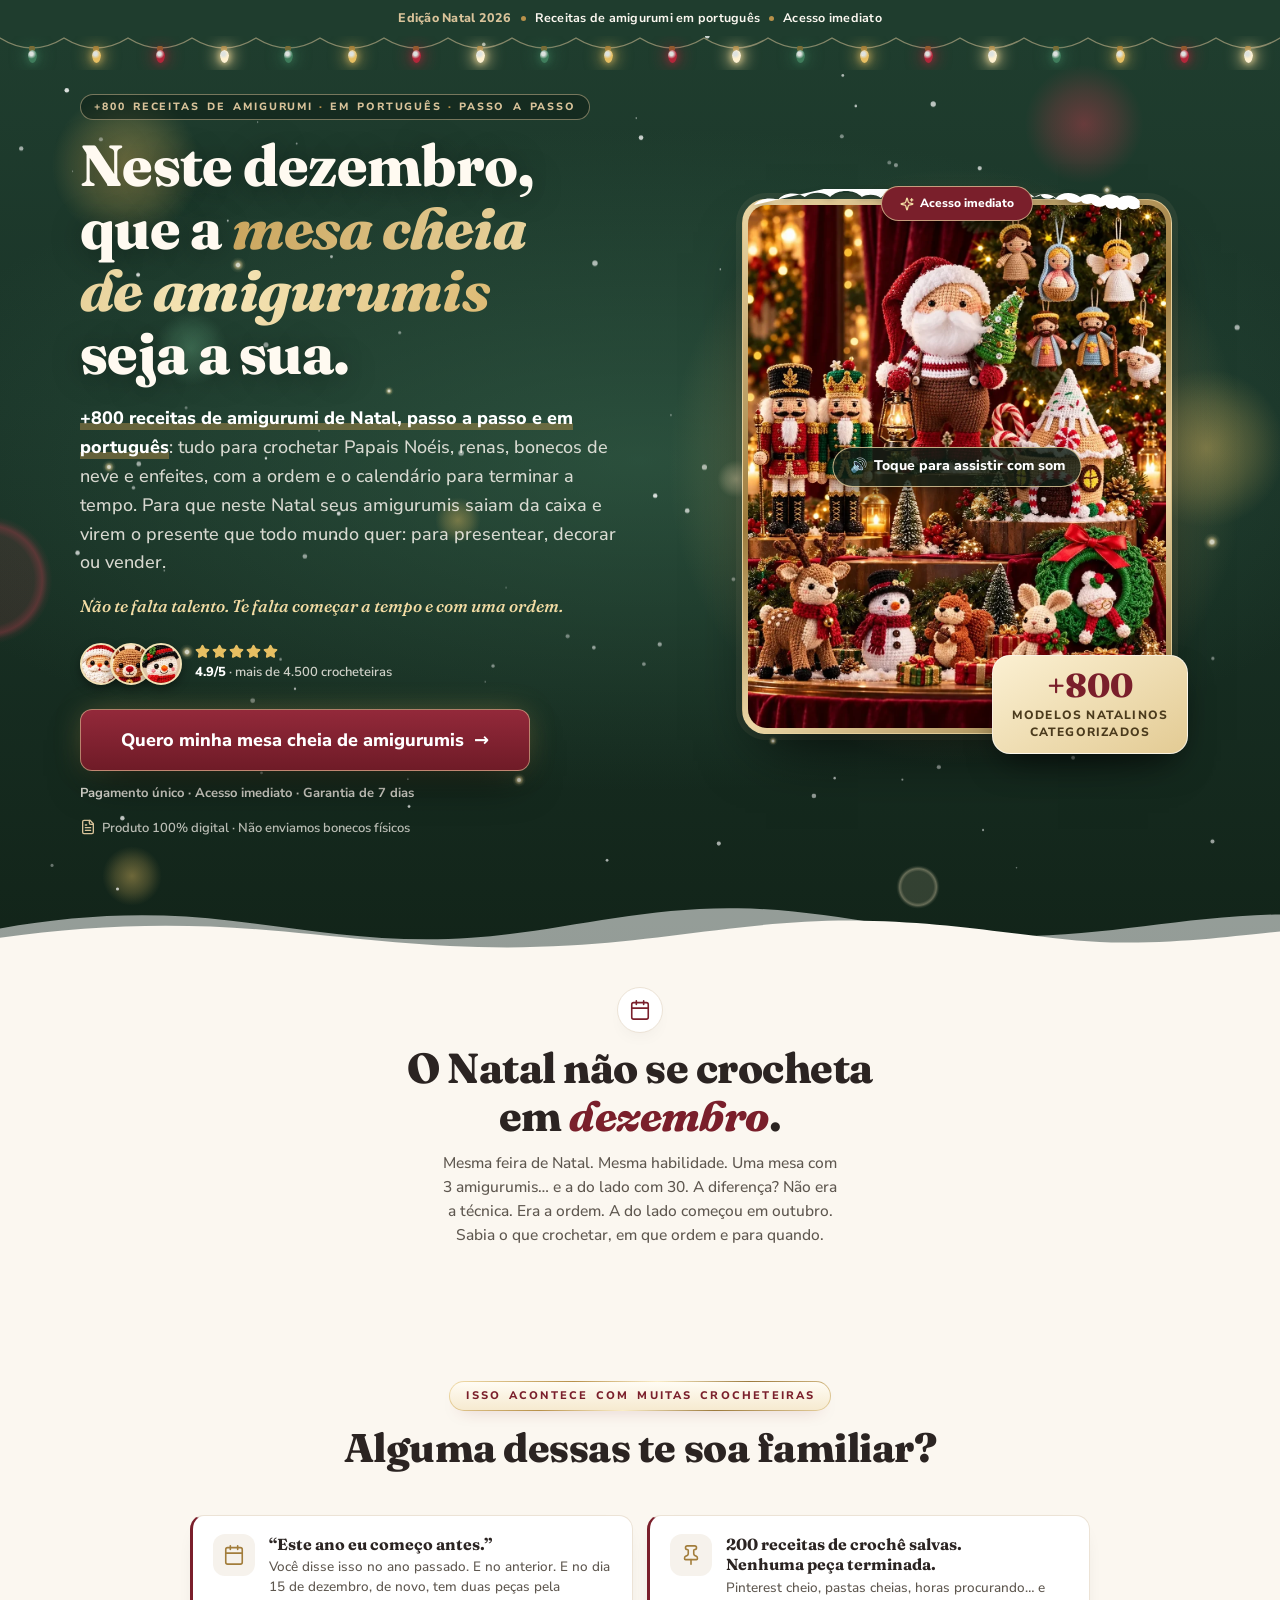
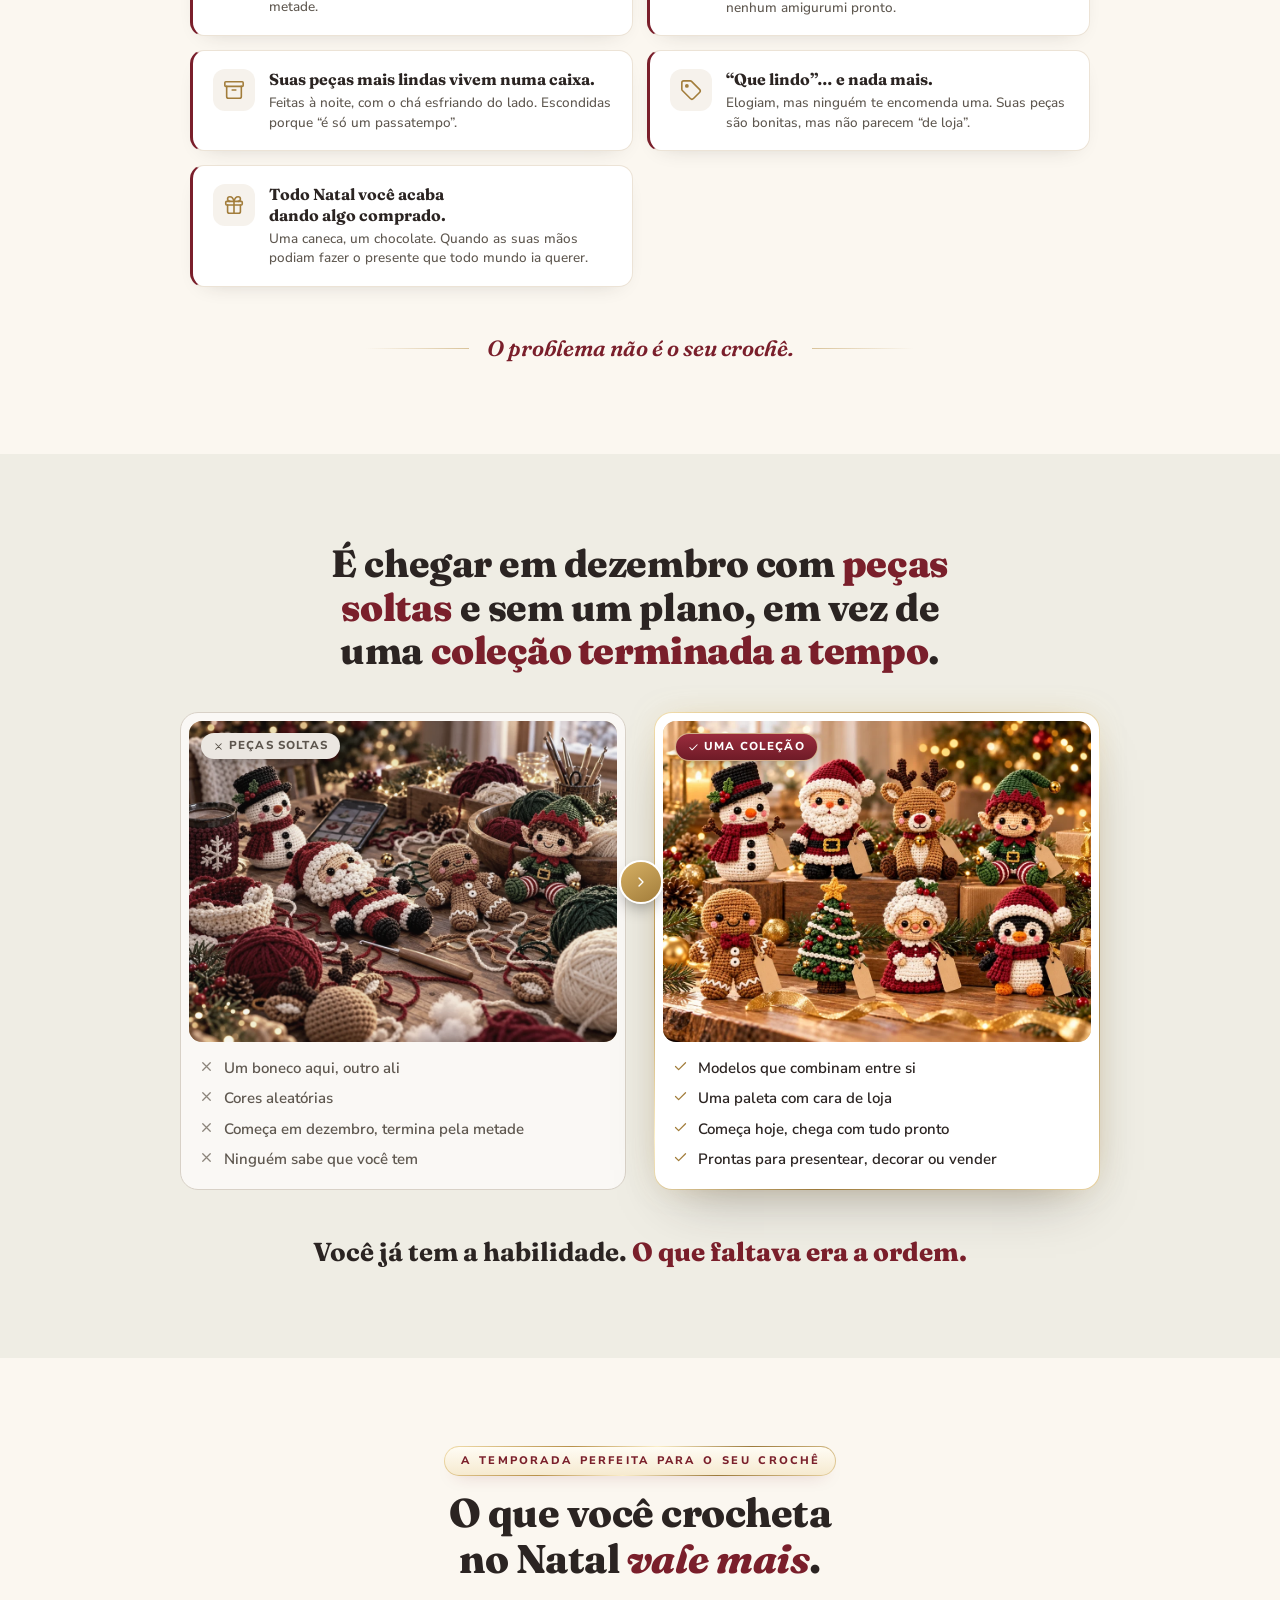
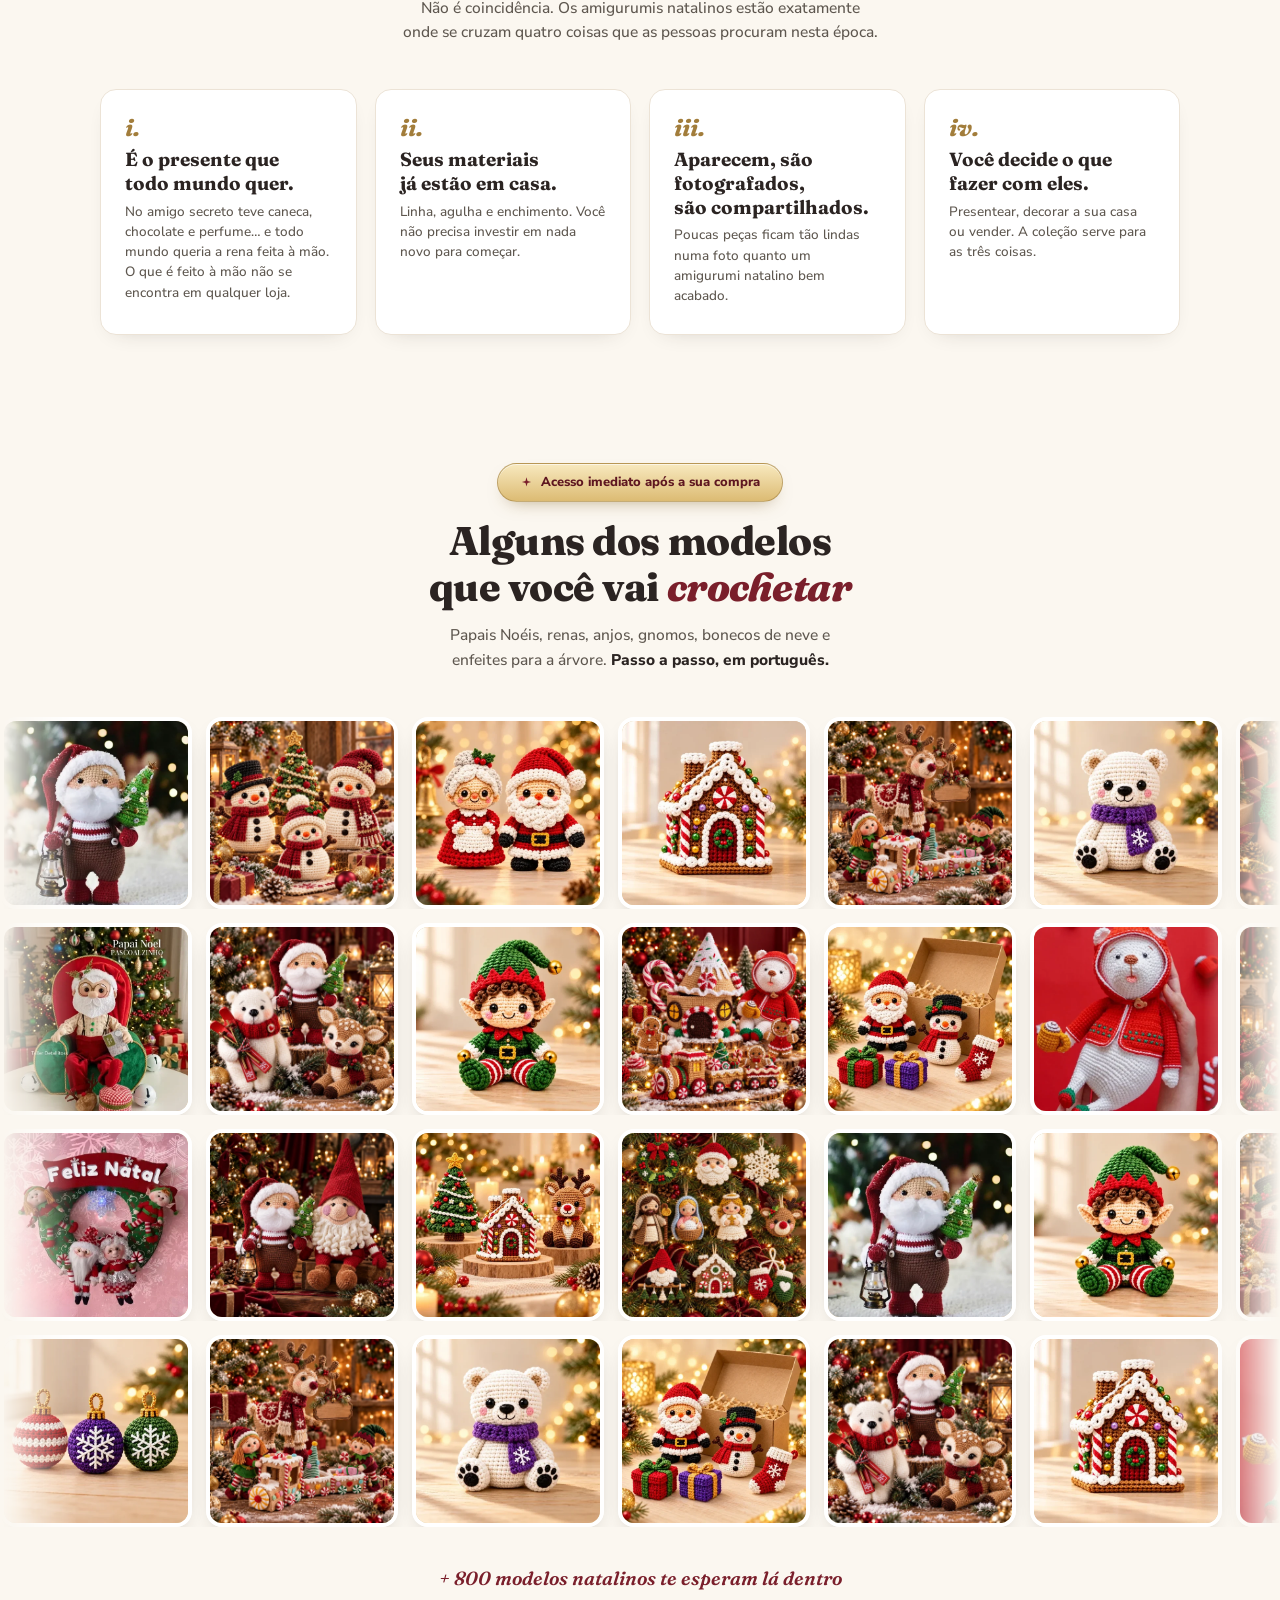
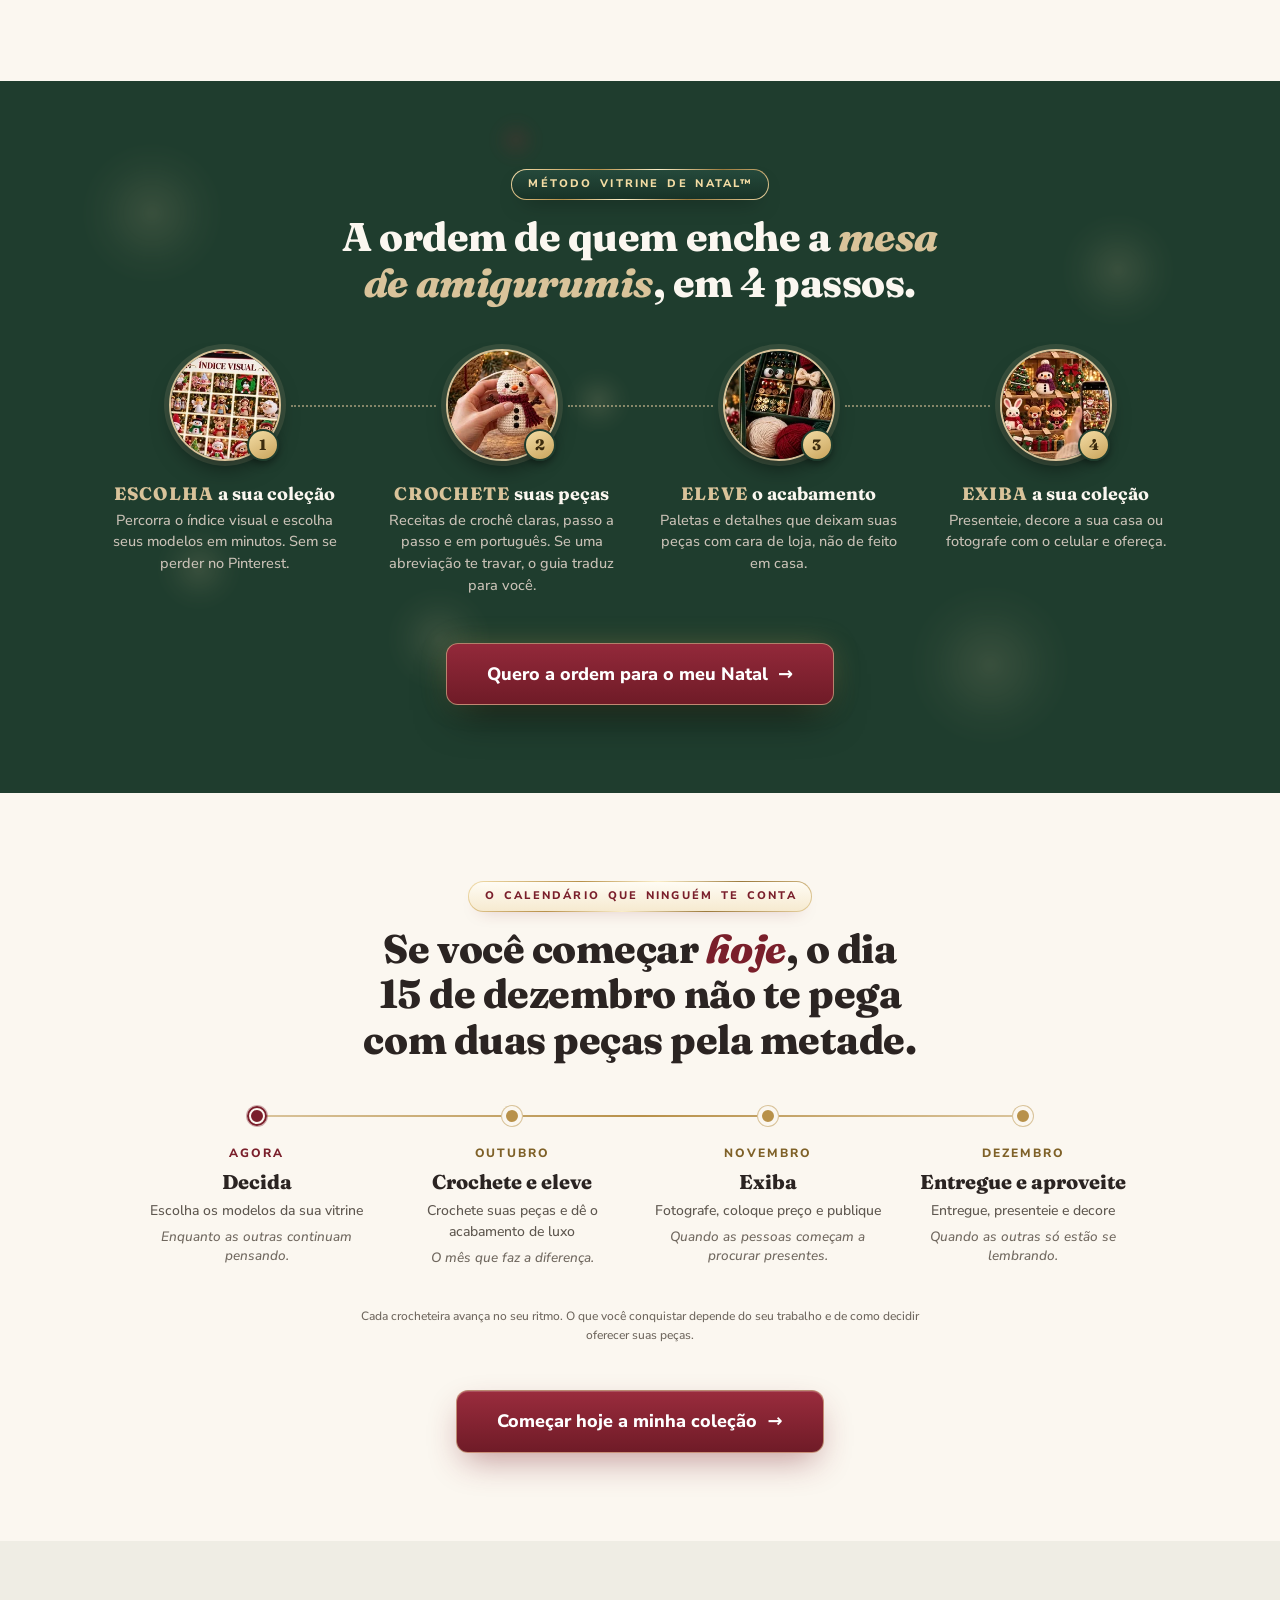
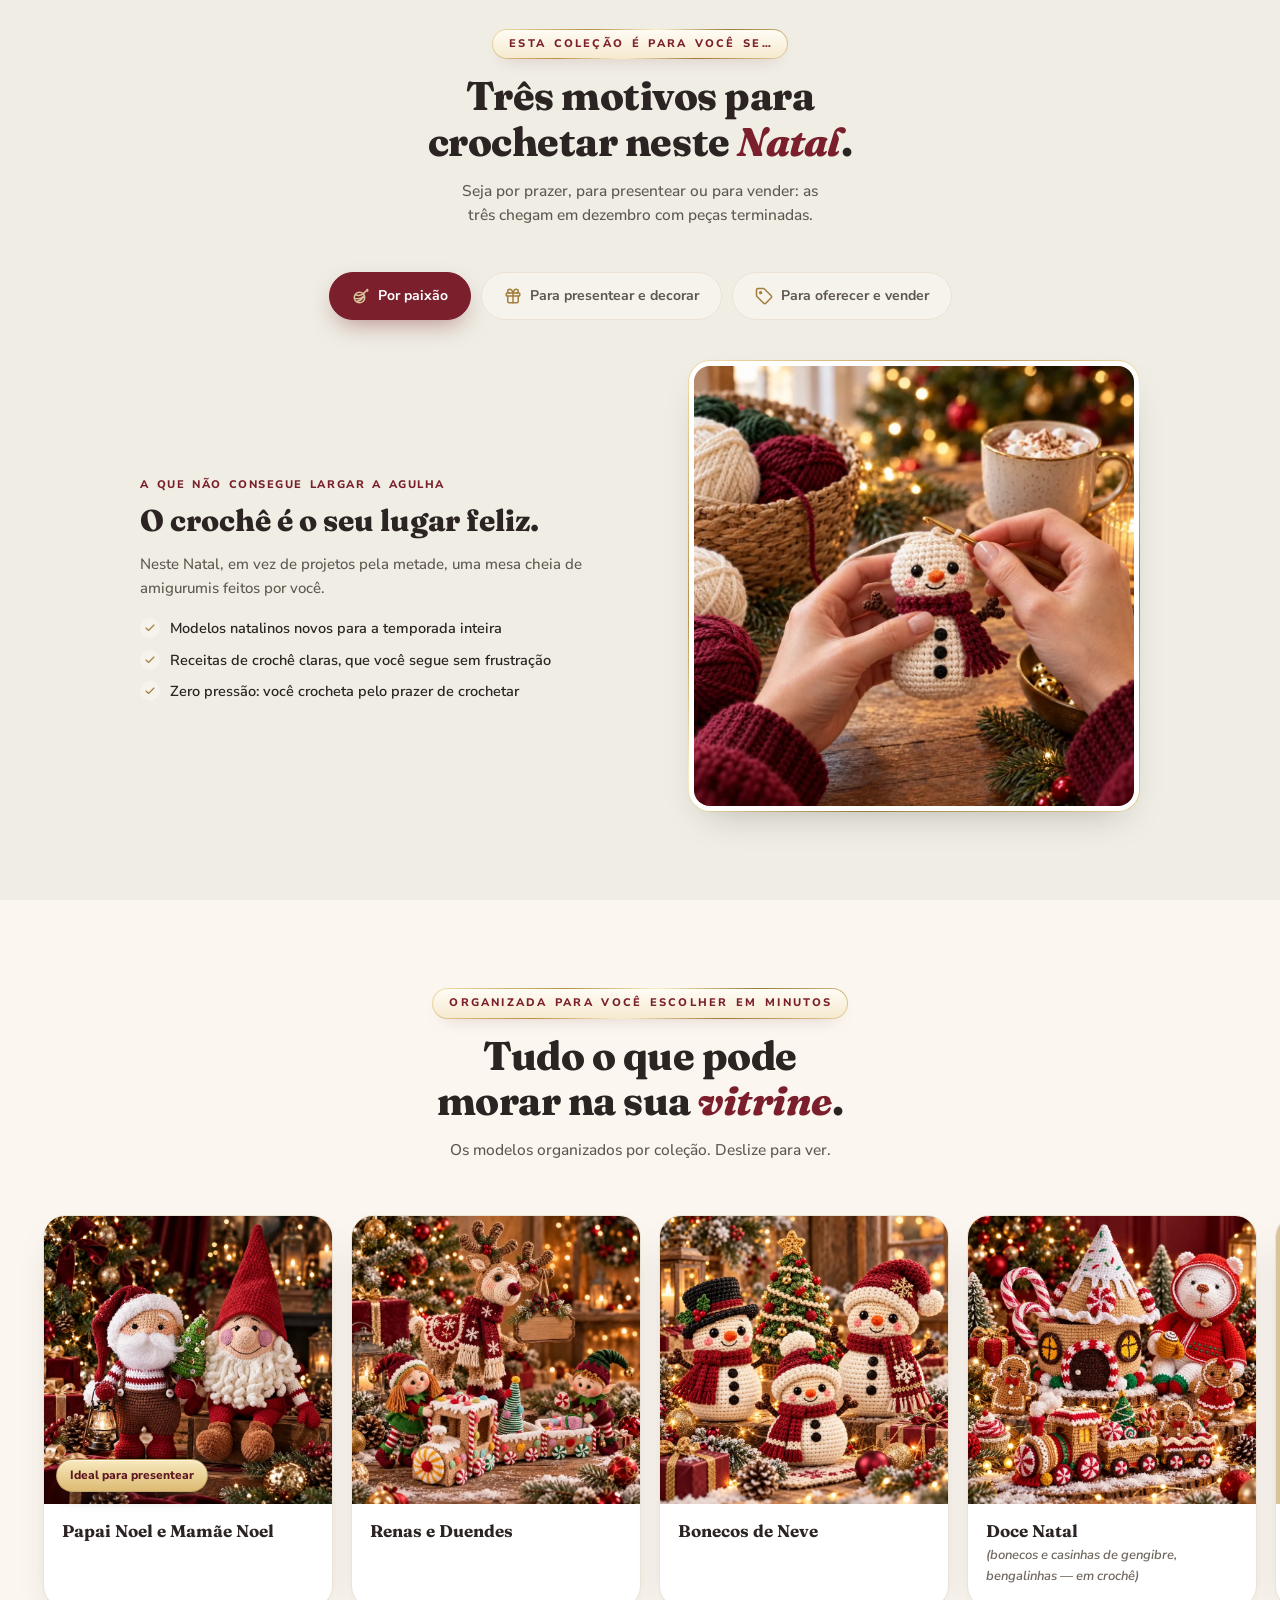
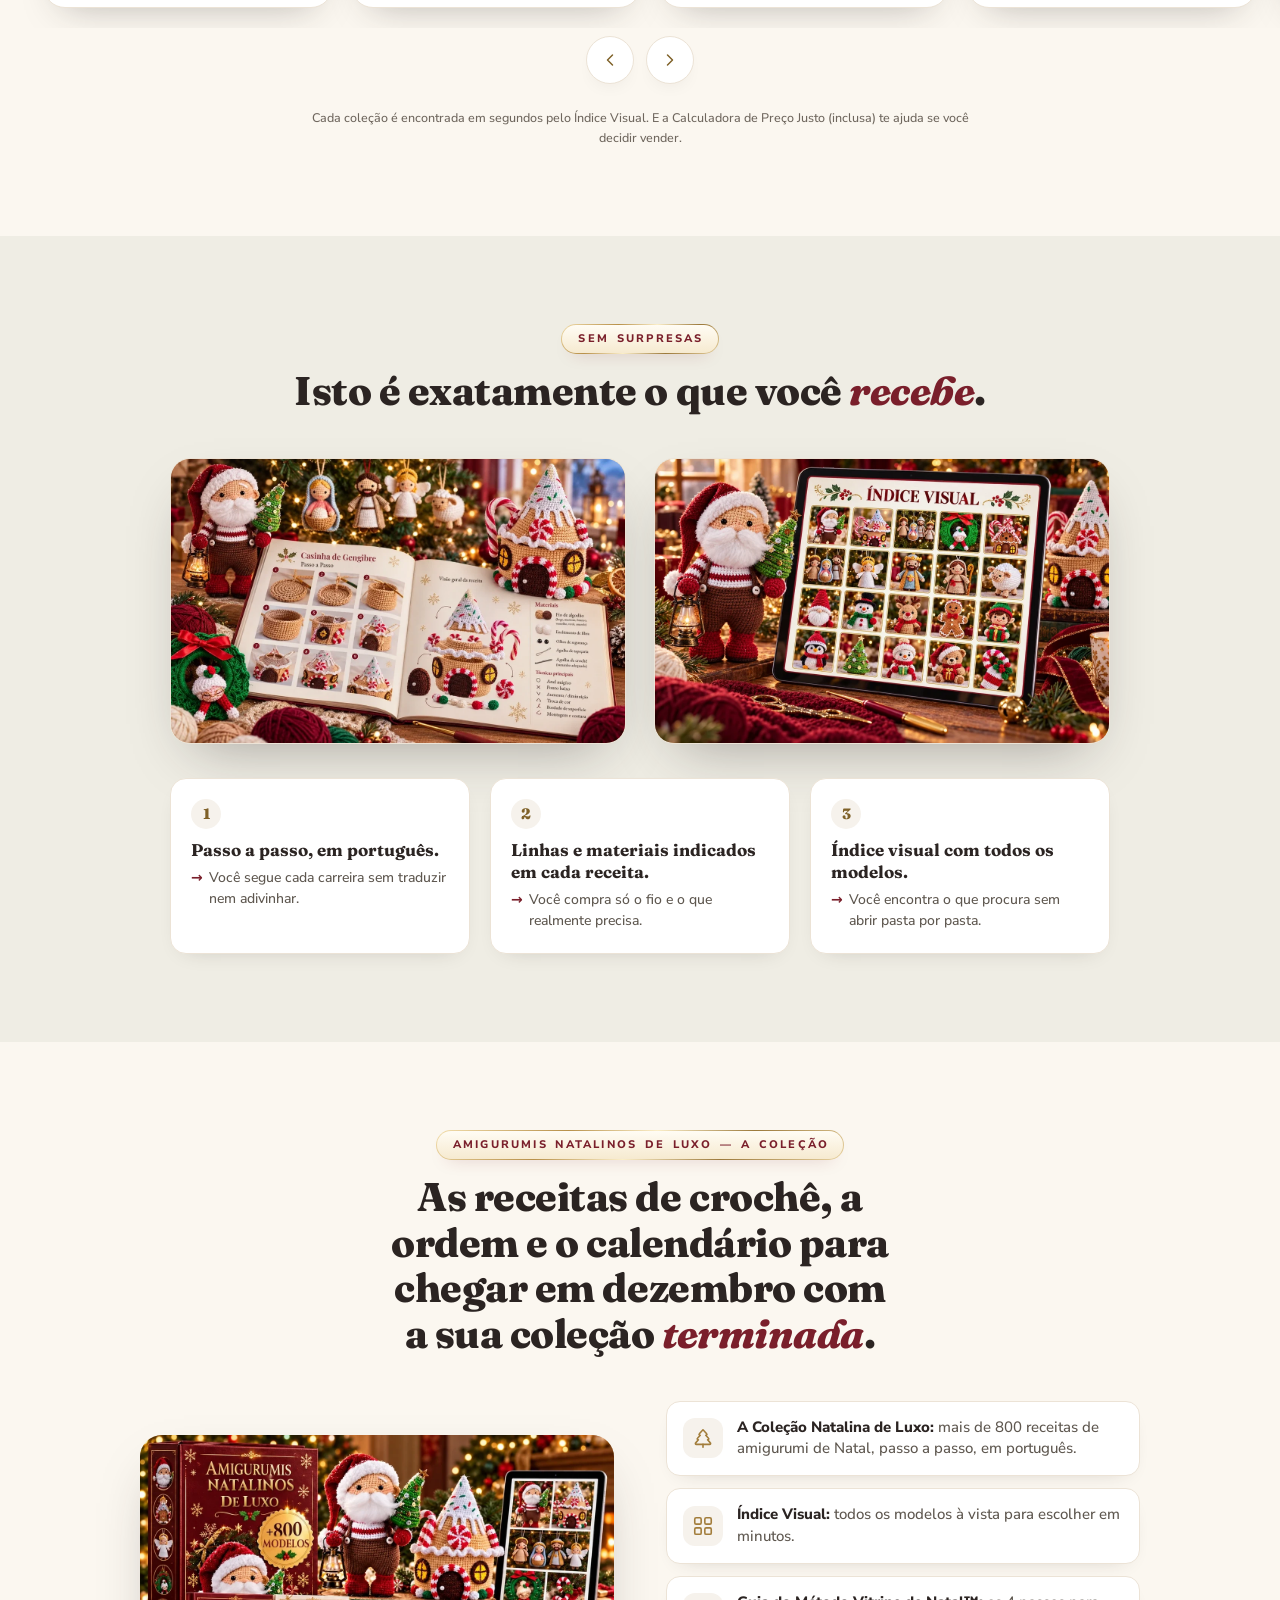
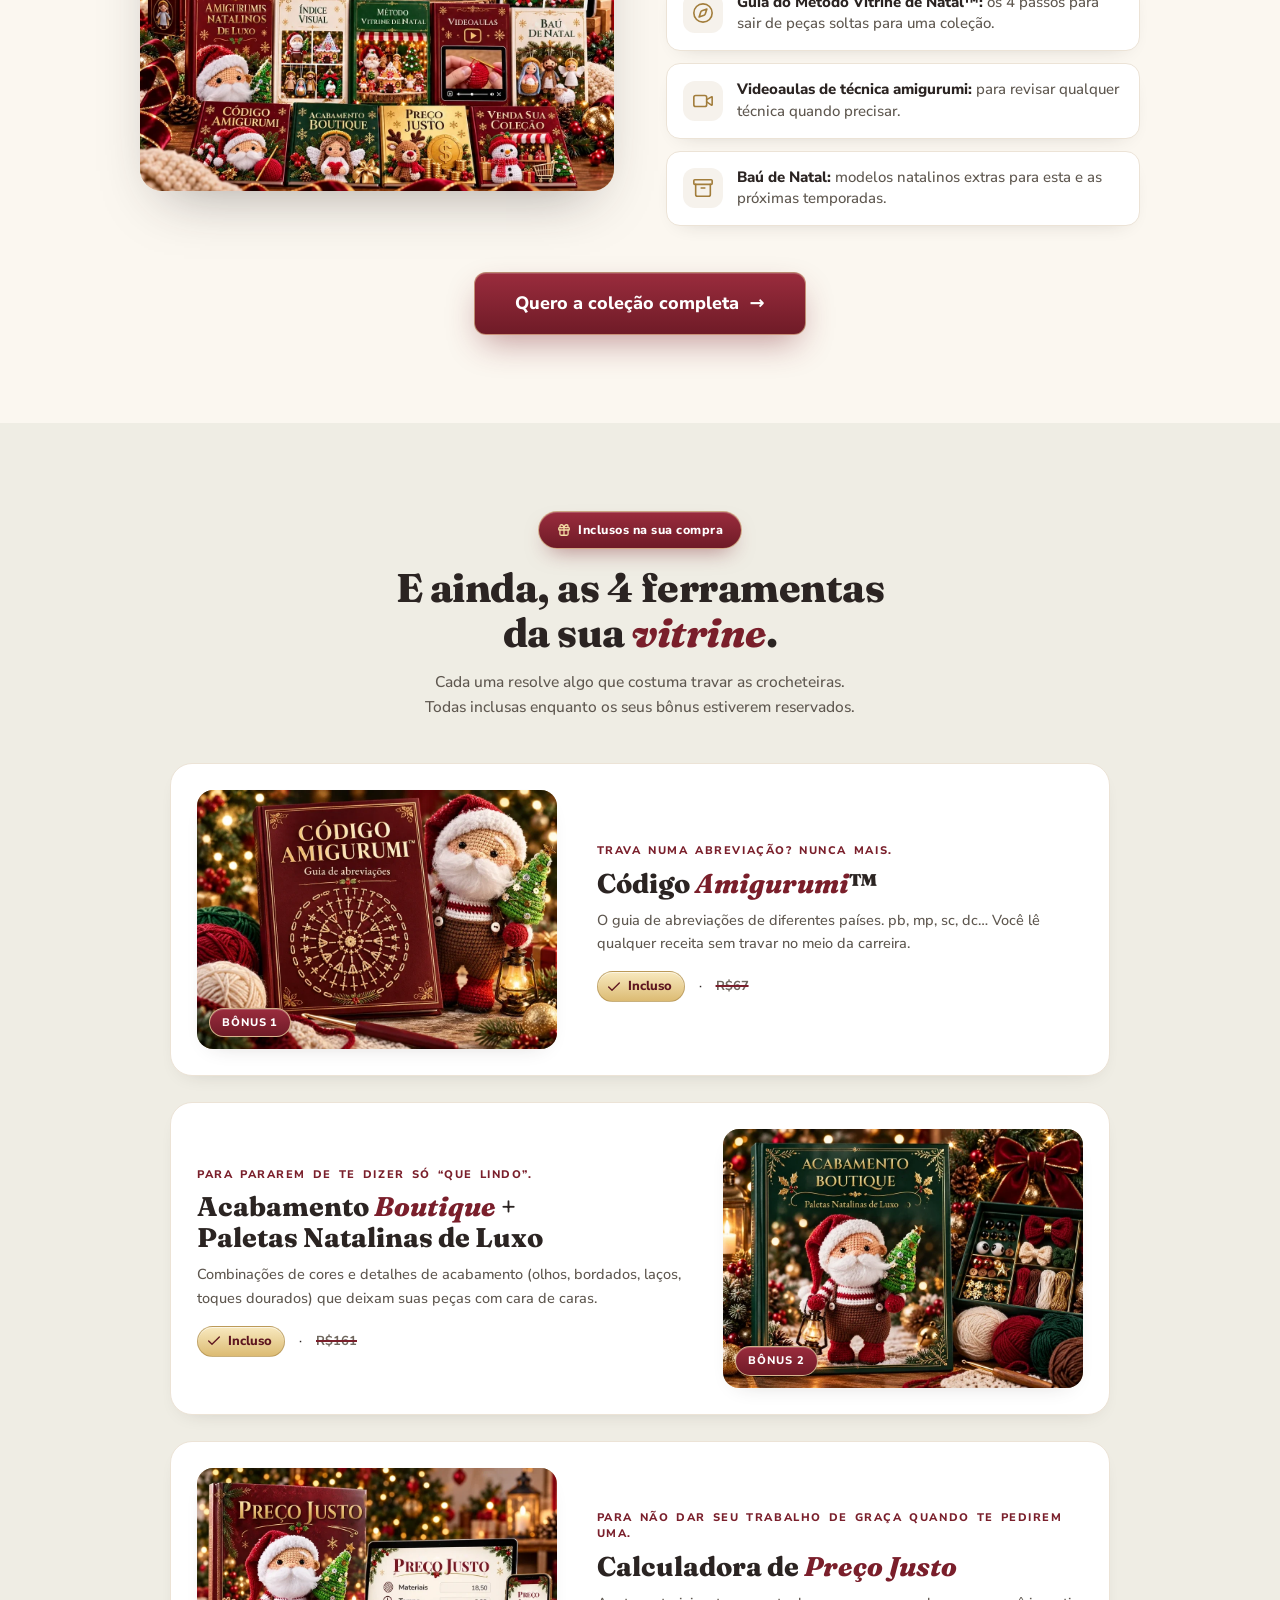
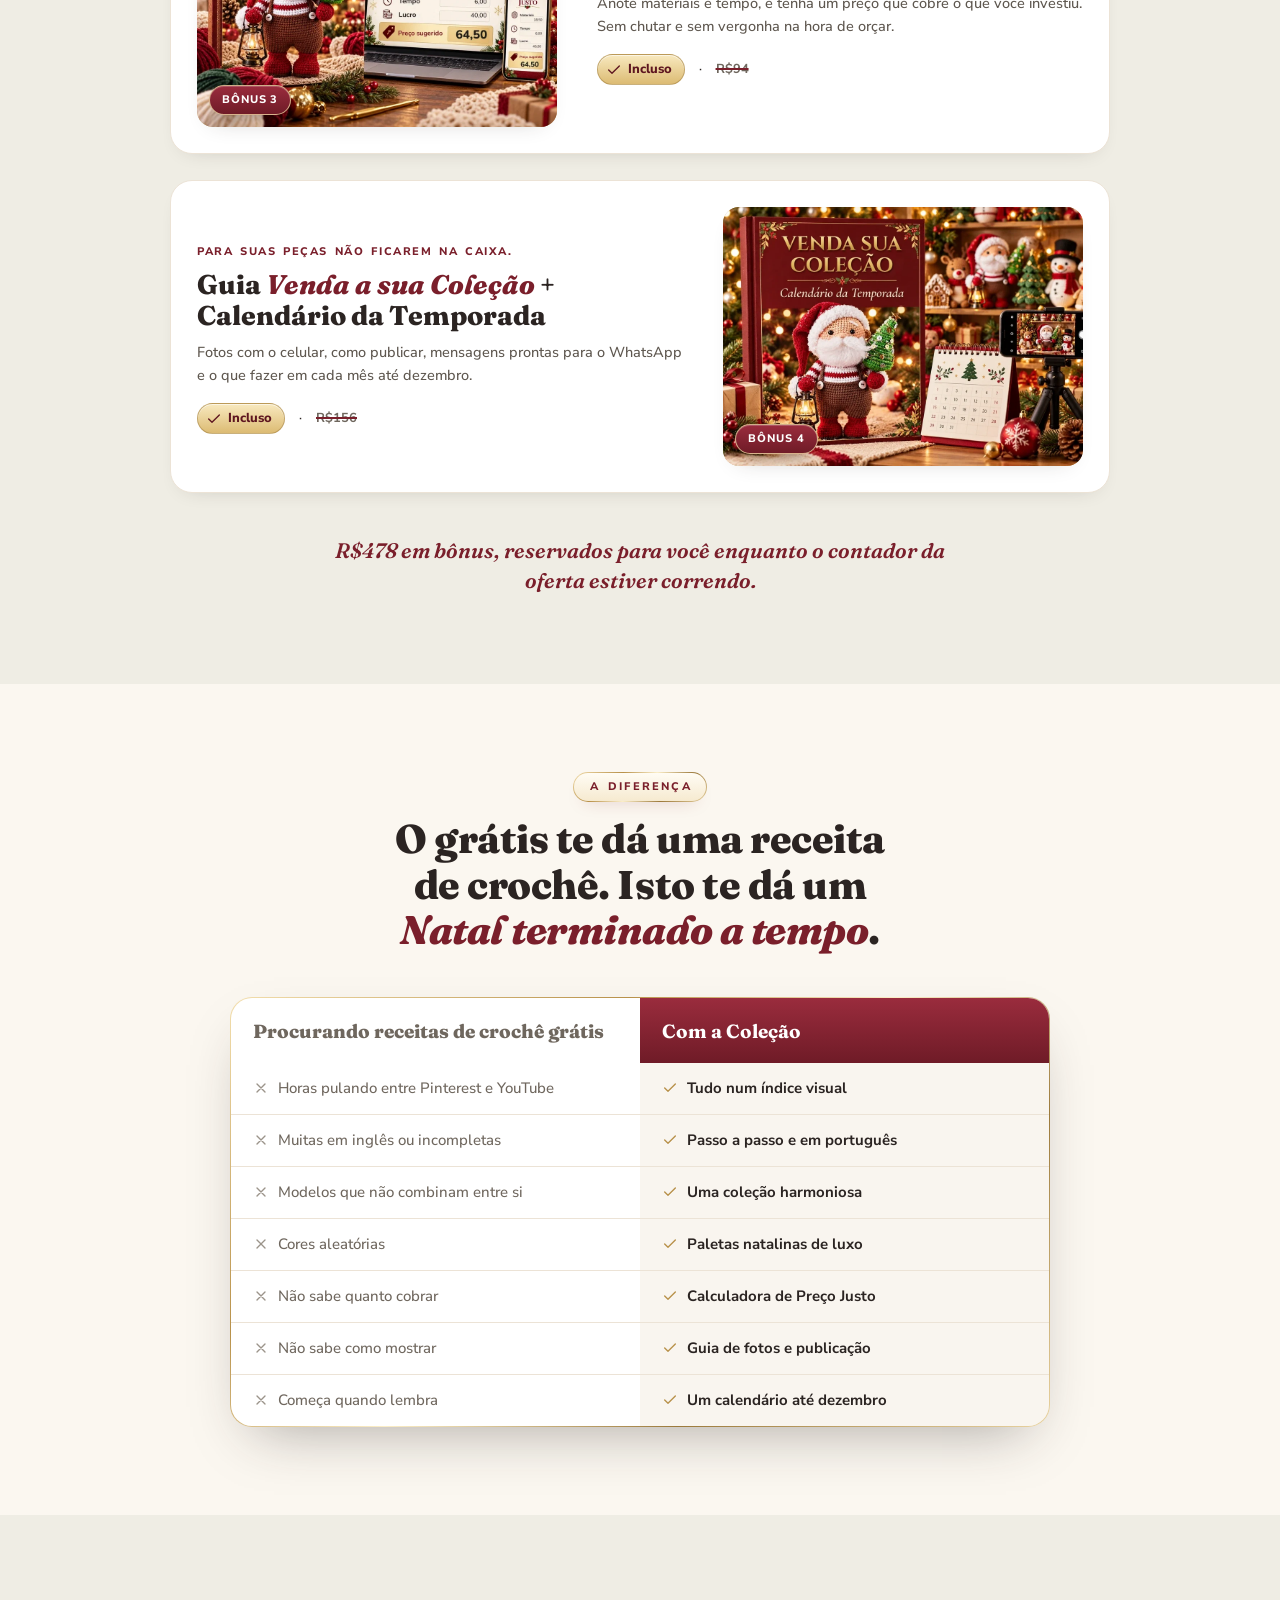
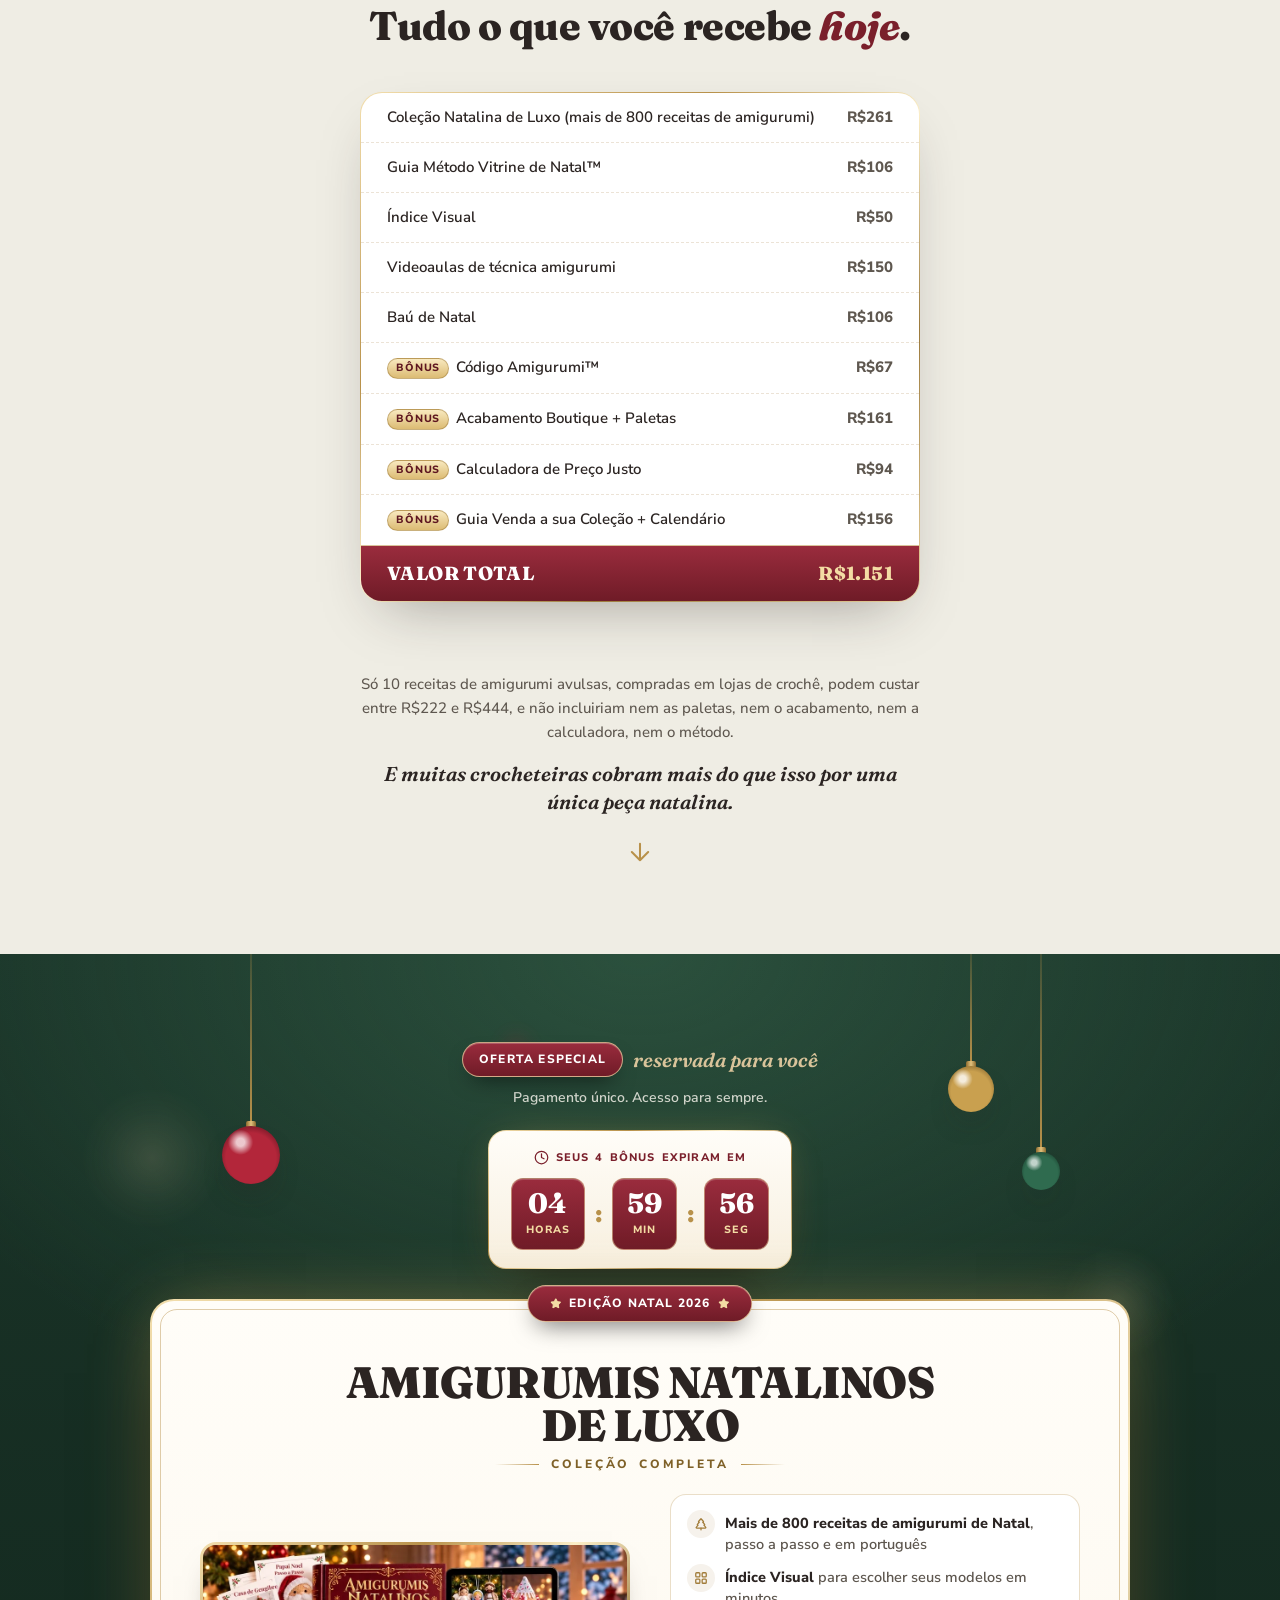
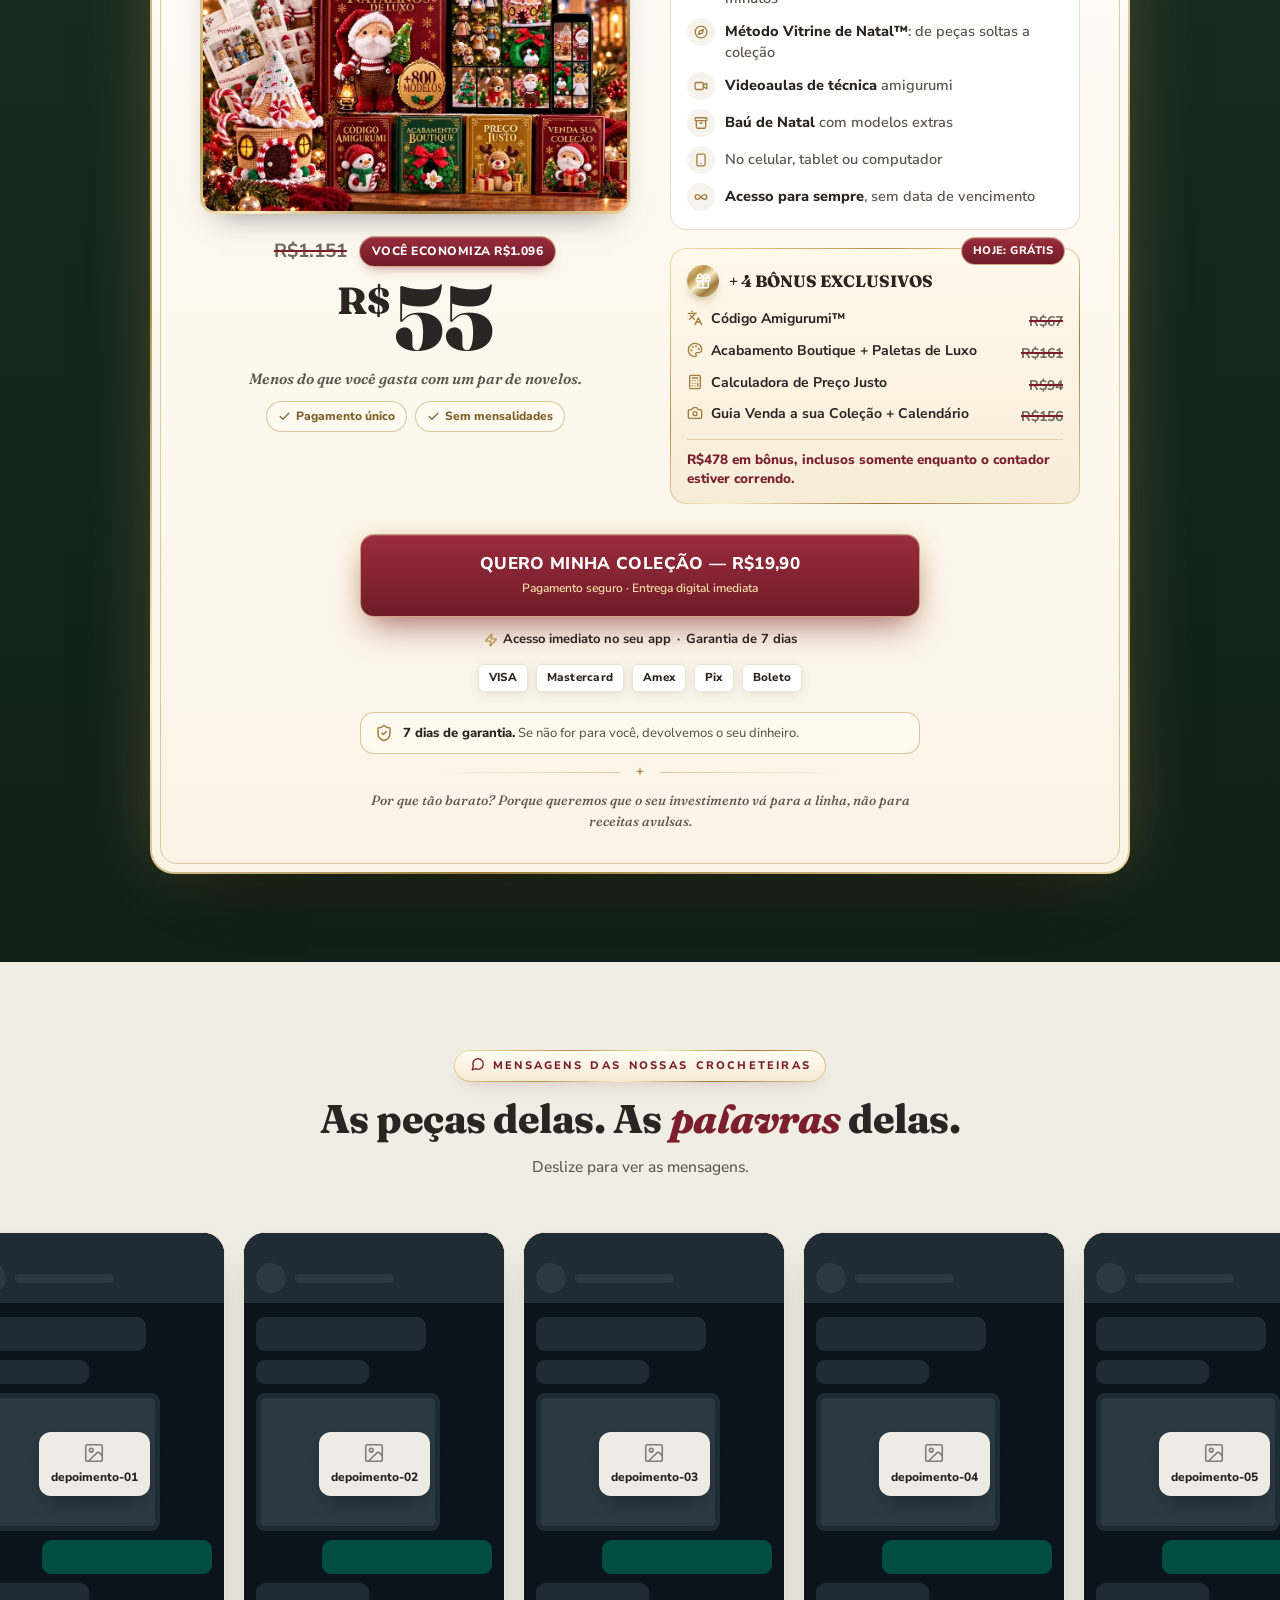
==== commit a70da1b6: "PerfectPay: front R$19,90, bumps reprecificados, downsell no app, imagens e prompt de configuração C" ====
--- a/index.html
+++ b/index.html
@@ -515,7 +515,7 @@
       <div class="am-pila-fila" role="row"><span class="am-pila-nombre" role="cell"><span class="am-pila-bono">BÔNUS</span>Guia Venda a sua Coleção + Calendário</span><span class="am-pila-valor" role="cell">R$156</span></div>
       <div class="am-pila-fila am-pila-total" role="row"><span class="am-pila-nombre" role="cell">VALOR TOTAL</span><span class="am-pila-valor" role="cell">R$1.151</span></div>
     </div>
-    <p class="am-pila-hoy am-aparece"><b>Hoje: R$55.</b> Menos do que você gasta com um par de novelos.</p>
+    <p class="am-pila-hoy am-aparece"><b>Hoje: R$19,90.</b> Menos do que você gasta com um par de novelos.</p>
     <p class="am-ancla am-aparece">Só 10 receitas de amigurumi avulsas, compradas em lojas de crochê, podem custar entre R$222 e R$444, e não incluiriam nem as paletas, nem o acabamento, nem a calculadora, nem o método.</p>
     <p class="am-reencuadre am-aparece">E muitas crocheteiras cobram mais do que isso por uma única peça natalina.</p>
     <div class="am-bajar"><svg width="28" height="28" viewBox="0 0 24 24" stroke-width="1.75" fill="none" stroke="currentColor" stroke-linecap="round" stroke-linejoin="round" aria-hidden="true"><path d="M12 5v14M19 12l-7 7-7-7"></path></svg></div>
@@ -545,7 +545,7 @@
         </div>
         <div class="am-reloj-vencido" data-vencido>
           <b><svg width="16" height="16" viewBox="0 0 24 24" stroke-width="2" fill="none" stroke="currentColor" stroke-linecap="round" stroke-linejoin="round" aria-hidden="true"><circle cx="12" cy="12" r="10"></circle><path d="M12 6v6l4 2"></path></svg>Seus bônus não estão mais reservados.</b>
-          <span>A coleção continua disponível por R$55, sem os 4 bônus.</span>
+          <span>A coleção continua disponível por R$19,90, sem os 4 bônus.</span>
         </div>
       </div>
     </div>
@@ -593,7 +593,7 @@
         </div>
       </div>
       <a class="am-comprar" href="#SEU-LINK-DE-CHECKOUT">
-        <span class="am-comprar-main">QUERO MINHA COLEÇÃO — R$55</span>
+        <span class="am-comprar-main">QUERO MINHA COLEÇÃO — R$19,90</span>
         <span class="am-comprar-sub">Pagamento seguro · Entrega digital imediata</span>
       </a>
       <p class="am-comprar-bajo"><span><svg width="14" height="14" viewBox="0 0 24 24" stroke-width="2.2" fill="none" stroke="currentColor" stroke-linecap="round" stroke-linejoin="round" aria-hidden="true"><path d="M4 14a1 1 0 0 1-.78-1.63l9.9-10.2a.5.5 0 0 1 .86.46l-1.92 6.02A1 1 0 0 0 13 10h7a1 1 0 0 1 .78 1.63l-9.9 10.2a.5.5 0 0 1-.86-.46l1.92-6.02A1 1 0 0 0 11 14z"></path></svg>Acesso imediato no seu app</span><span aria-hidden="true">·</span><span>Garantia de 7 dias</span></p>
@@ -735,7 +735,7 @@
       </div>
       <div class="am-faq-item">
         <h3><button type="button" class="am-faq-q" id="am-faq-q13" aria-expanded="false" aria-controls="am-faq-a13">É pagamento único?<span class="am-faq-mas" aria-hidden="true"><svg width="16" height="16" viewBox="0 0 24 24" stroke-width="2" fill="none" stroke="currentColor" stroke-linecap="round" stroke-linejoin="round" aria-hidden="true"><path d="M12 5v14M5 12h14"></path></svg></span></button></h3>
-        <div class="am-faq-a" id="am-faq-a13" role="region" aria-labelledby="am-faq-q13"><p class="am-faq-a-in">Sim, R$55 uma única vez. Sem mensalidades.</p></div>
+        <div class="am-faq-a" id="am-faq-a13" role="region" aria-labelledby="am-faq-q13"><p class="am-faq-a-in">Sim, R$19,90 uma única vez. Sem mensalidades.</p></div>
       </div>
       <div class="am-faq-item">
         <h3><button type="button" class="am-faq-q" id="am-faq-q14" aria-expanded="false" aria-controls="am-faq-a14">Vocês garantem que eu vou vender?<span class="am-faq-mas" aria-hidden="true"><svg width="16" height="16" viewBox="0 0 24 24" stroke-width="2" fill="none" stroke="currentColor" stroke-linecap="round" stroke-linejoin="round" aria-hidden="true"><path d="M12 5v14M5 12h14"></path></svg></span></button></h3>
@@ -758,7 +758,7 @@
     <h2 id="am-t-fin">✉️ Querida eu de <em>outubro</em>:</h2>
     <p class="am-fin-txt">Te escrevo do dia 24 de dezembro. Obrigada por começar a tempo. Por não esperar até o último minuto. Por escolher suas receitas com calma. Hoje a árvore está cheia de amigurumis… e a mesa também.</p>
     <p class="am-fin-firma">Com carinho, a sua eu de dezembro.</p>
-    <a class="am-btn" href="#oferta">Sim, quero minha mesa cheia de amigurumis — R$55 <span class="am-flecha" aria-hidden="true">→</span></a>
+    <a class="am-btn" href="#oferta">Sim, quero minha mesa cheia de amigurumis — R$19,90 <span class="am-flecha" aria-hidden="true">→</span></a>
     <p class="am-fin-confianza"><span><svg width="14" height="14" viewBox="0 0 24 24" stroke-width="2.2" fill="none" stroke="currentColor" stroke-linecap="round" stroke-linejoin="round" aria-hidden="true"><rect width="18" height="11" x="3" y="11" rx="2"></rect><path d="M7 11V7a5 5 0 0 1 10 0v4"></path></svg>Pagamento seguro</span><span aria-hidden="true">·</span><span><svg width="14" height="14" viewBox="0 0 24 24" stroke-width="2.2" fill="none" stroke="currentColor" stroke-linecap="round" stroke-linejoin="round" aria-hidden="true"><path d="M4 14a1 1 0 0 1-.78-1.63l9.9-10.2a.5.5 0 0 1 .86.46l-1.92 6.02A1 1 0 0 0 13 10h7a1 1 0 0 1 .78 1.63l-9.9 10.2a.5.5 0 0 1-.86-.46l1.92-6.02A1 1 0 0 0 11 14z"></path></svg>Acesso imediato</span><span aria-hidden="true">·</span><span><svg width="14" height="14" viewBox="0 0 24 24" stroke-width="2.2" fill="none" stroke="currentColor" stroke-linecap="round" stroke-linejoin="round" aria-hidden="true"><rect width="14" height="20" x="5" y="2" rx="2"></rect><path d="M12 18h.01"></path></svg>No seu celular</span><span aria-hidden="true">·</span><span><svg width="14" height="14" viewBox="0 0 24 24" stroke-width="2.2" fill="none" stroke="currentColor" stroke-linecap="round" stroke-linejoin="round" aria-hidden="true"><path d="M11.52 2.3a.53.53 0 0 1 .95 0l2.31 4.68a2.12 2.12 0 0 0 1.6 1.16l5.16.76a.53.53 0 0 1 .3.9l-3.74 3.64a2.12 2.12 0 0 0-.61 1.88l.88 5.14a.53.53 0 0 1-.77.56l-4.62-2.43a2.12 2.12 0 0 0-1.97 0L6.4 21.01a.53.53 0 0 1-.77-.56l.88-5.14a2.12 2.12 0 0 0-.61-1.88L2.16 9.8a.53.53 0 0 1 .3-.91l5.16-.75a2.12 2.12 0 0 0 1.6-1.16z" fill="currentColor"></path></svg>4.9/5</span></p>
   </div>
 </section>
@@ -774,7 +774,7 @@
 <div class="am-fija" id="am-fija" data-visible="0" aria-hidden="true" inert>
   <div class="am-fija-txt">
     <b>Amigurumis Natalinos de Luxo</b>
-    <span class="am-fija-linea"><span data-activo><svg width="12" height="12" viewBox="0 0 24 24" stroke-width="2.2" fill="none" stroke="currentColor" stroke-linecap="round" stroke-linejoin="round" aria-hidden="true"><circle cx="12" cy="12" r="10"></circle><path d="M12 6v6l4 2"></path></svg><span data-fija-reloj>05:00:00</span> · </span>R$55</span>
+    <span class="am-fija-linea"><span data-activo><svg width="12" height="12" viewBox="0 0 24 24" stroke-width="2.2" fill="none" stroke="currentColor" stroke-linecap="round" stroke-linejoin="round" aria-hidden="true"><circle cx="12" cy="12" r="10"></circle><path d="M12 6v6l4 2"></path></svg><span data-fija-reloj>05:00:00</span> · </span>R$19,90</span>
   </div>
   <a class="am-btn am-fija-btn" href="#oferta">Quero a minha</a>
 </div>
